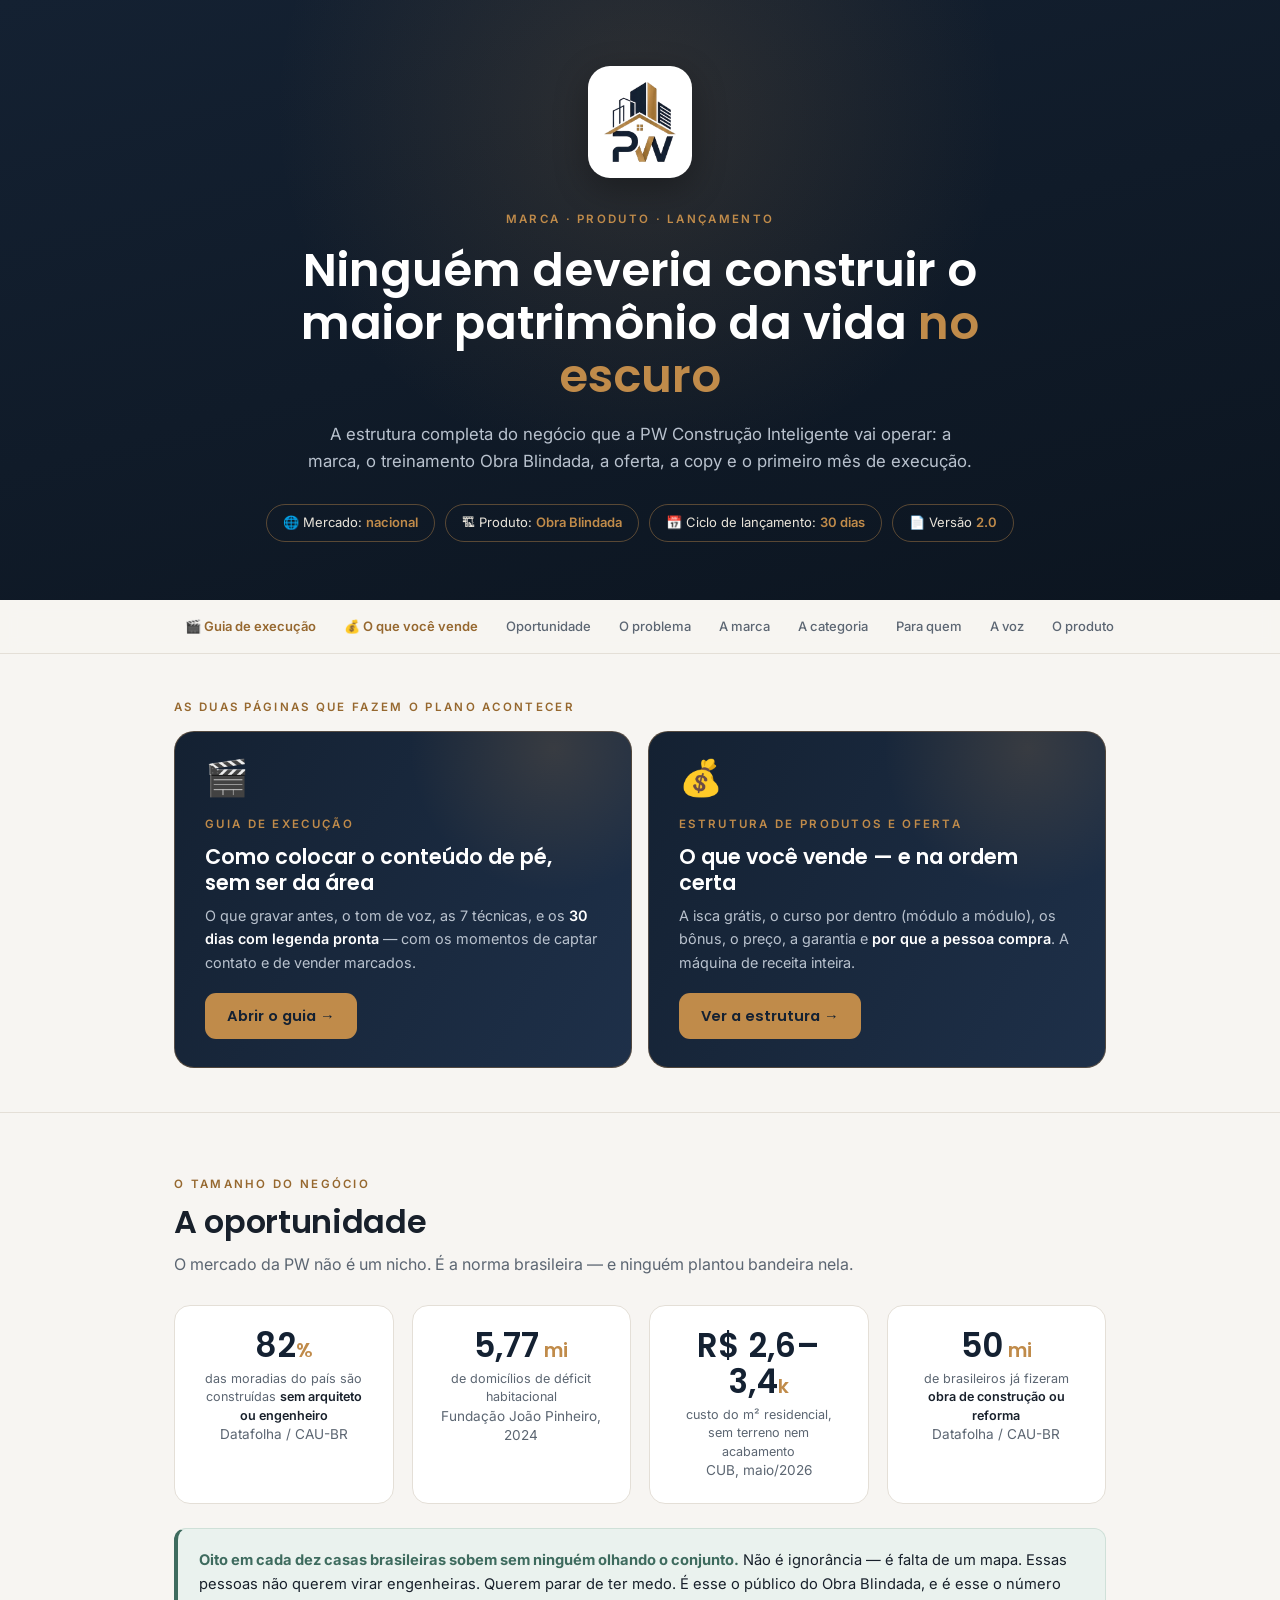
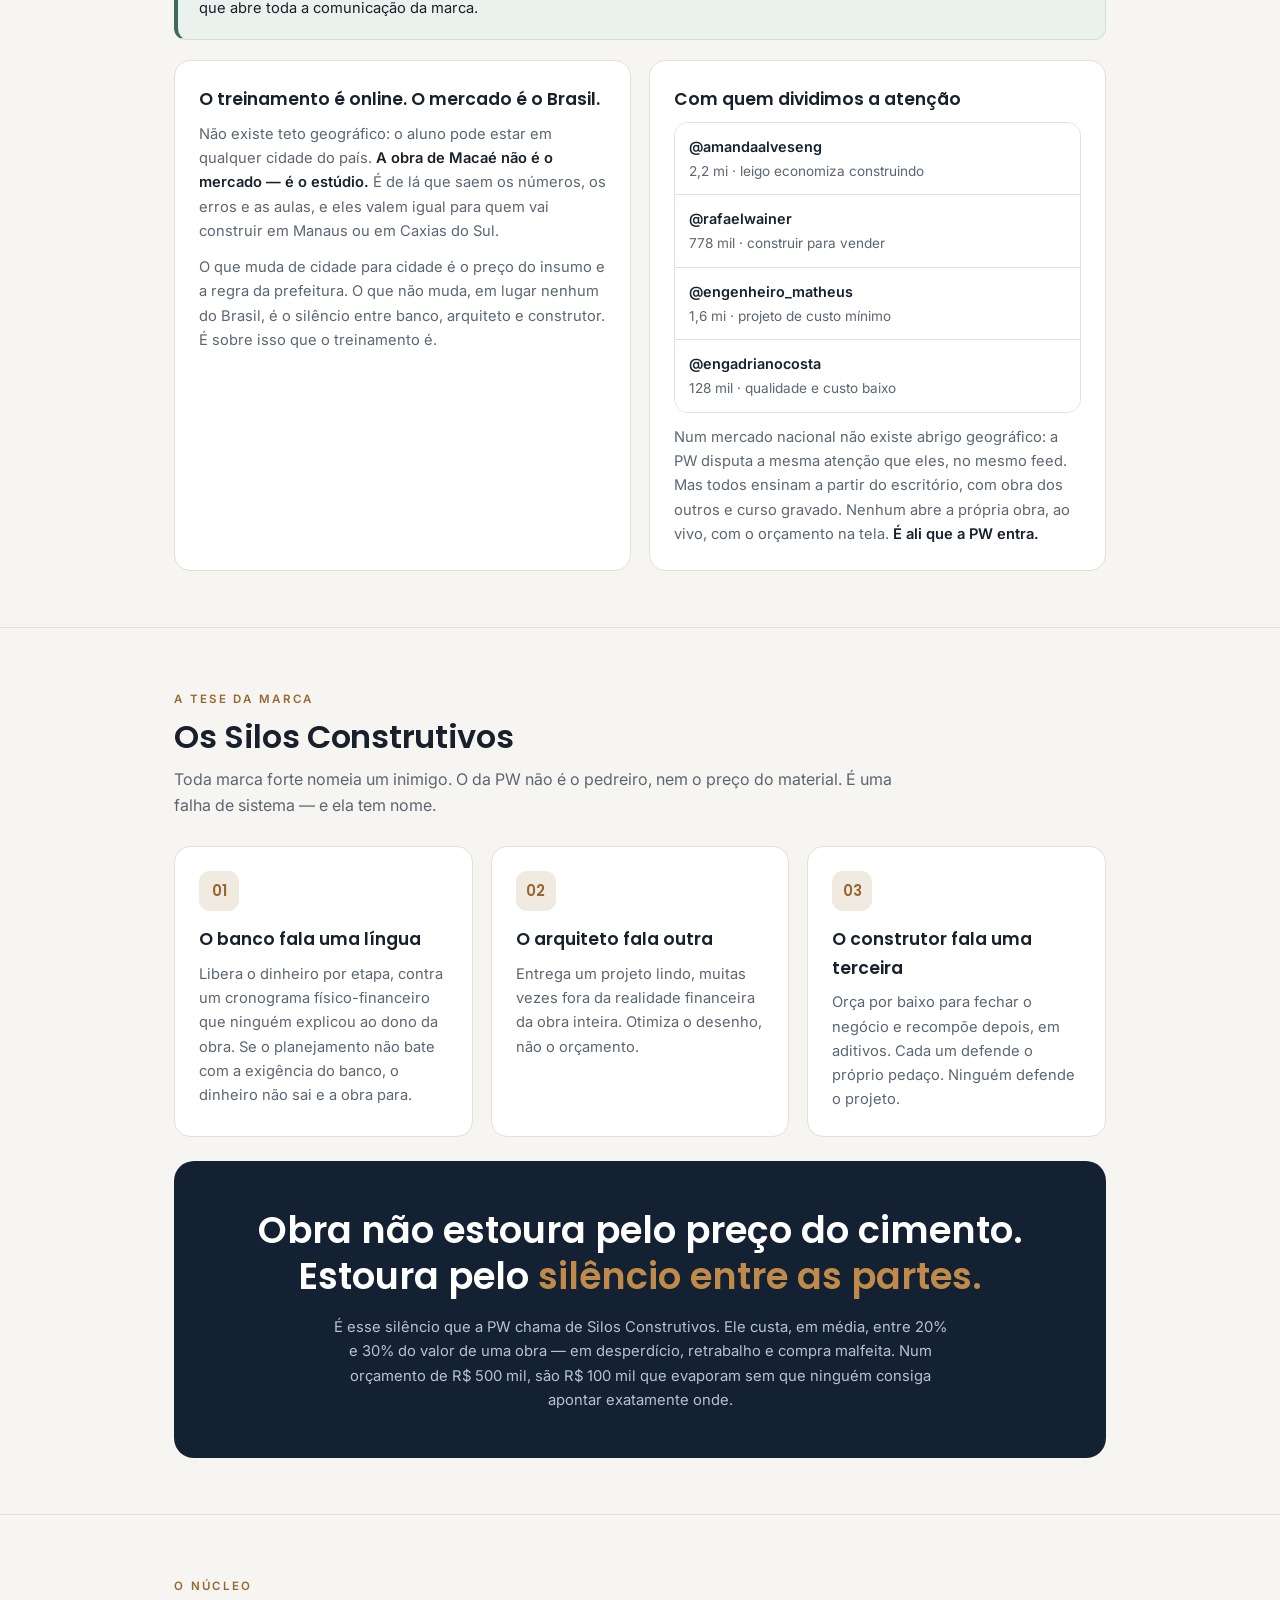
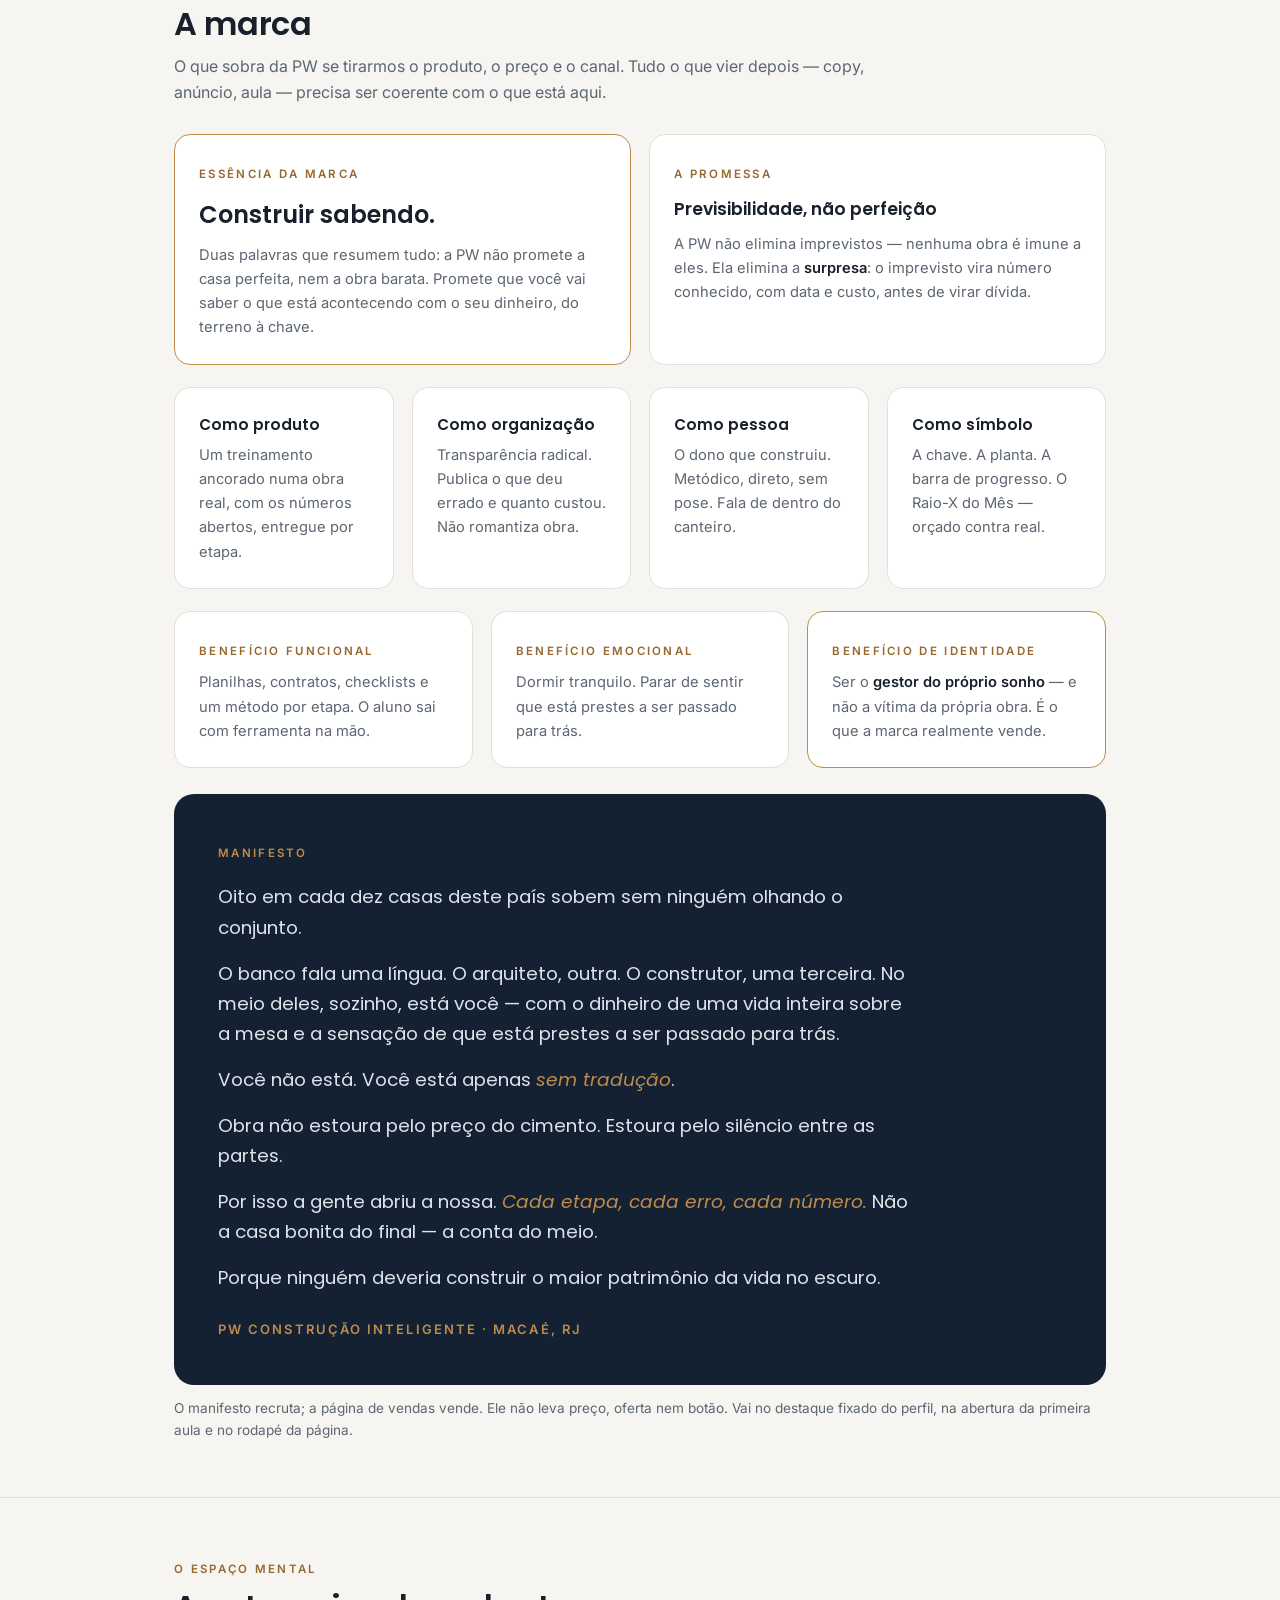
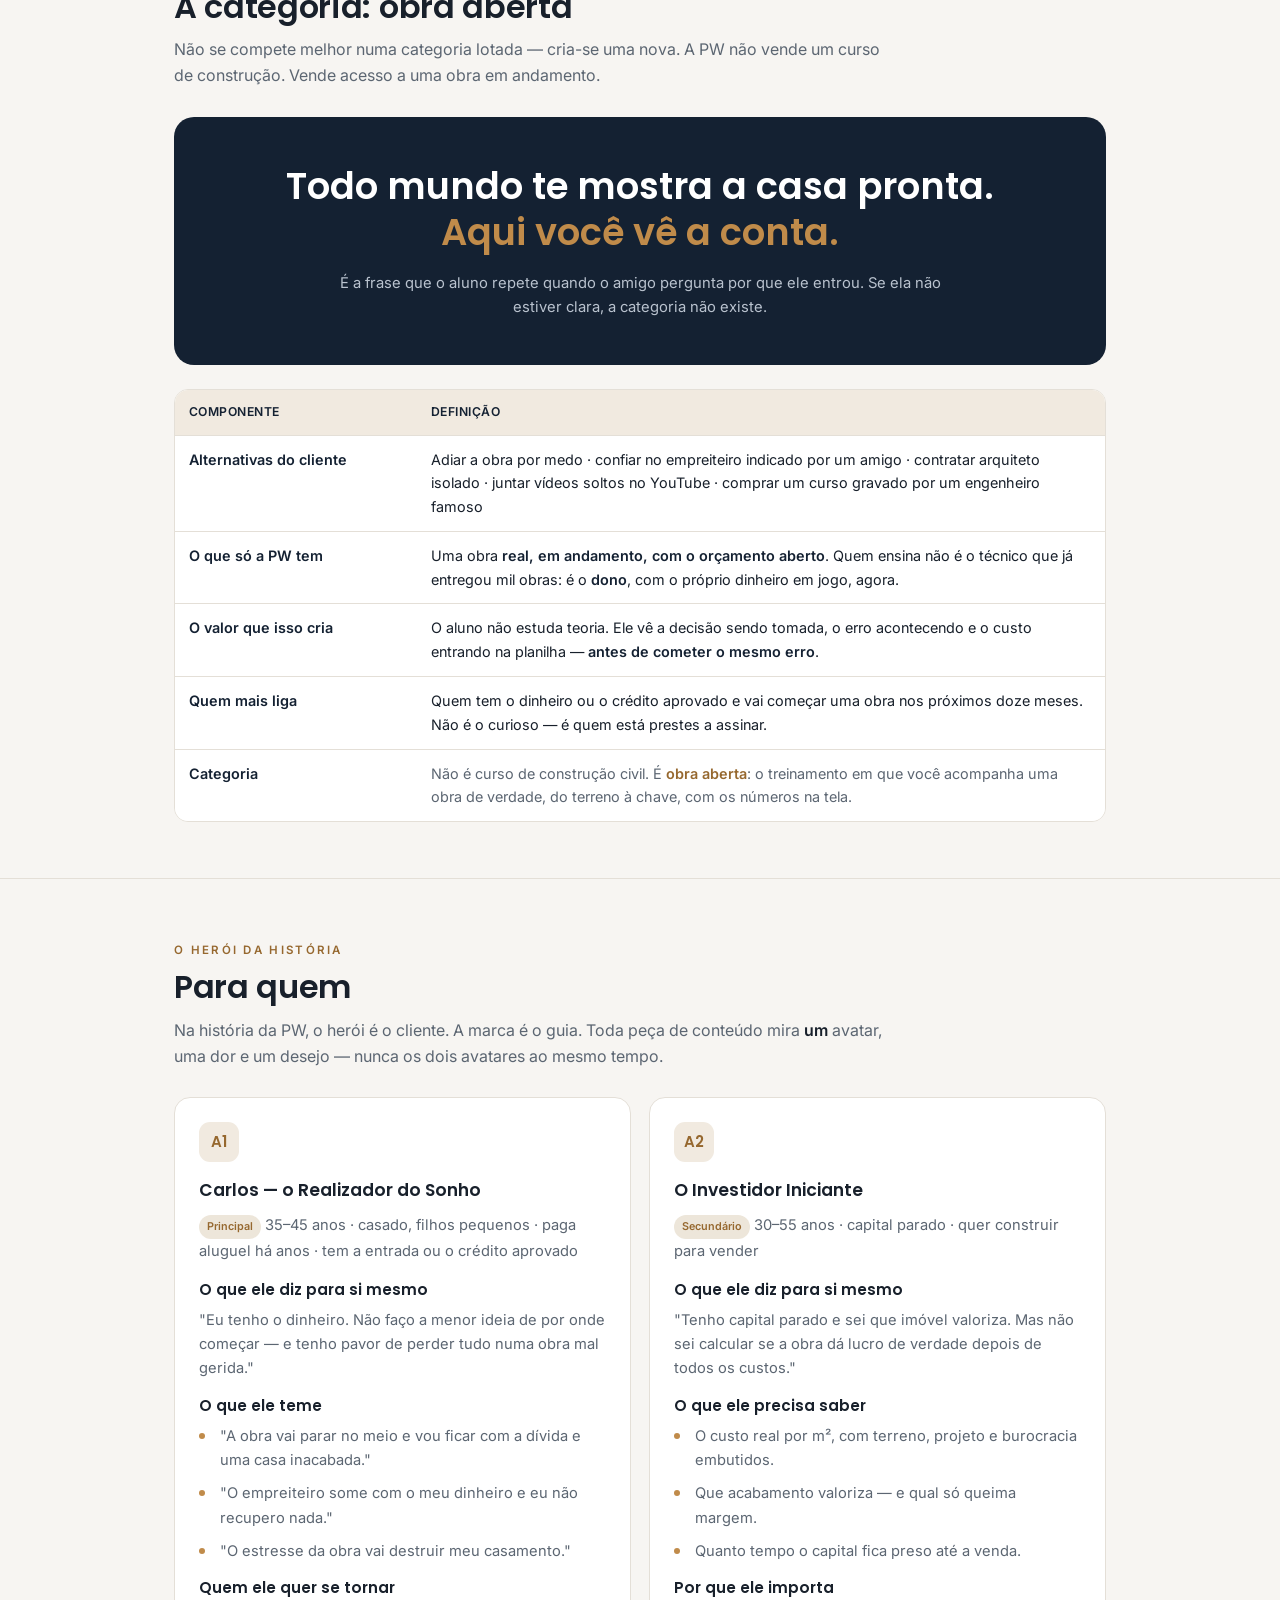
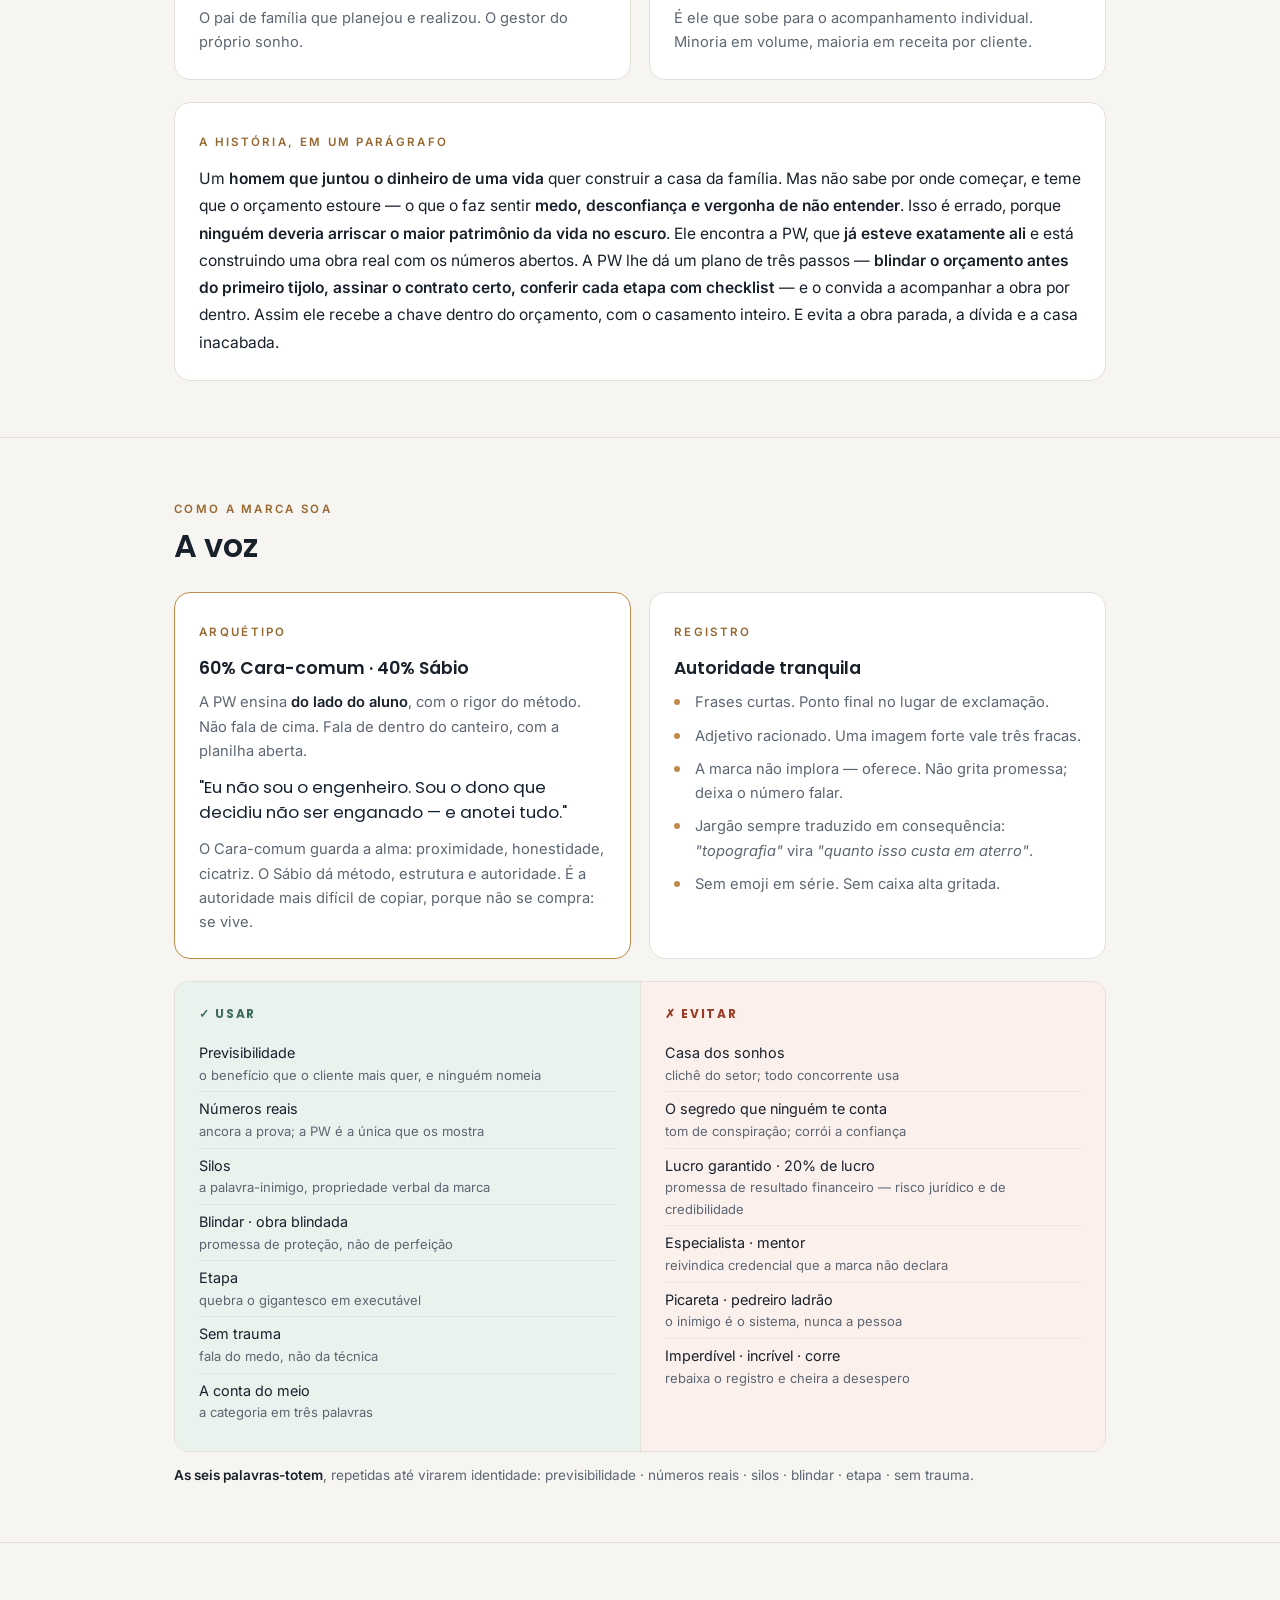
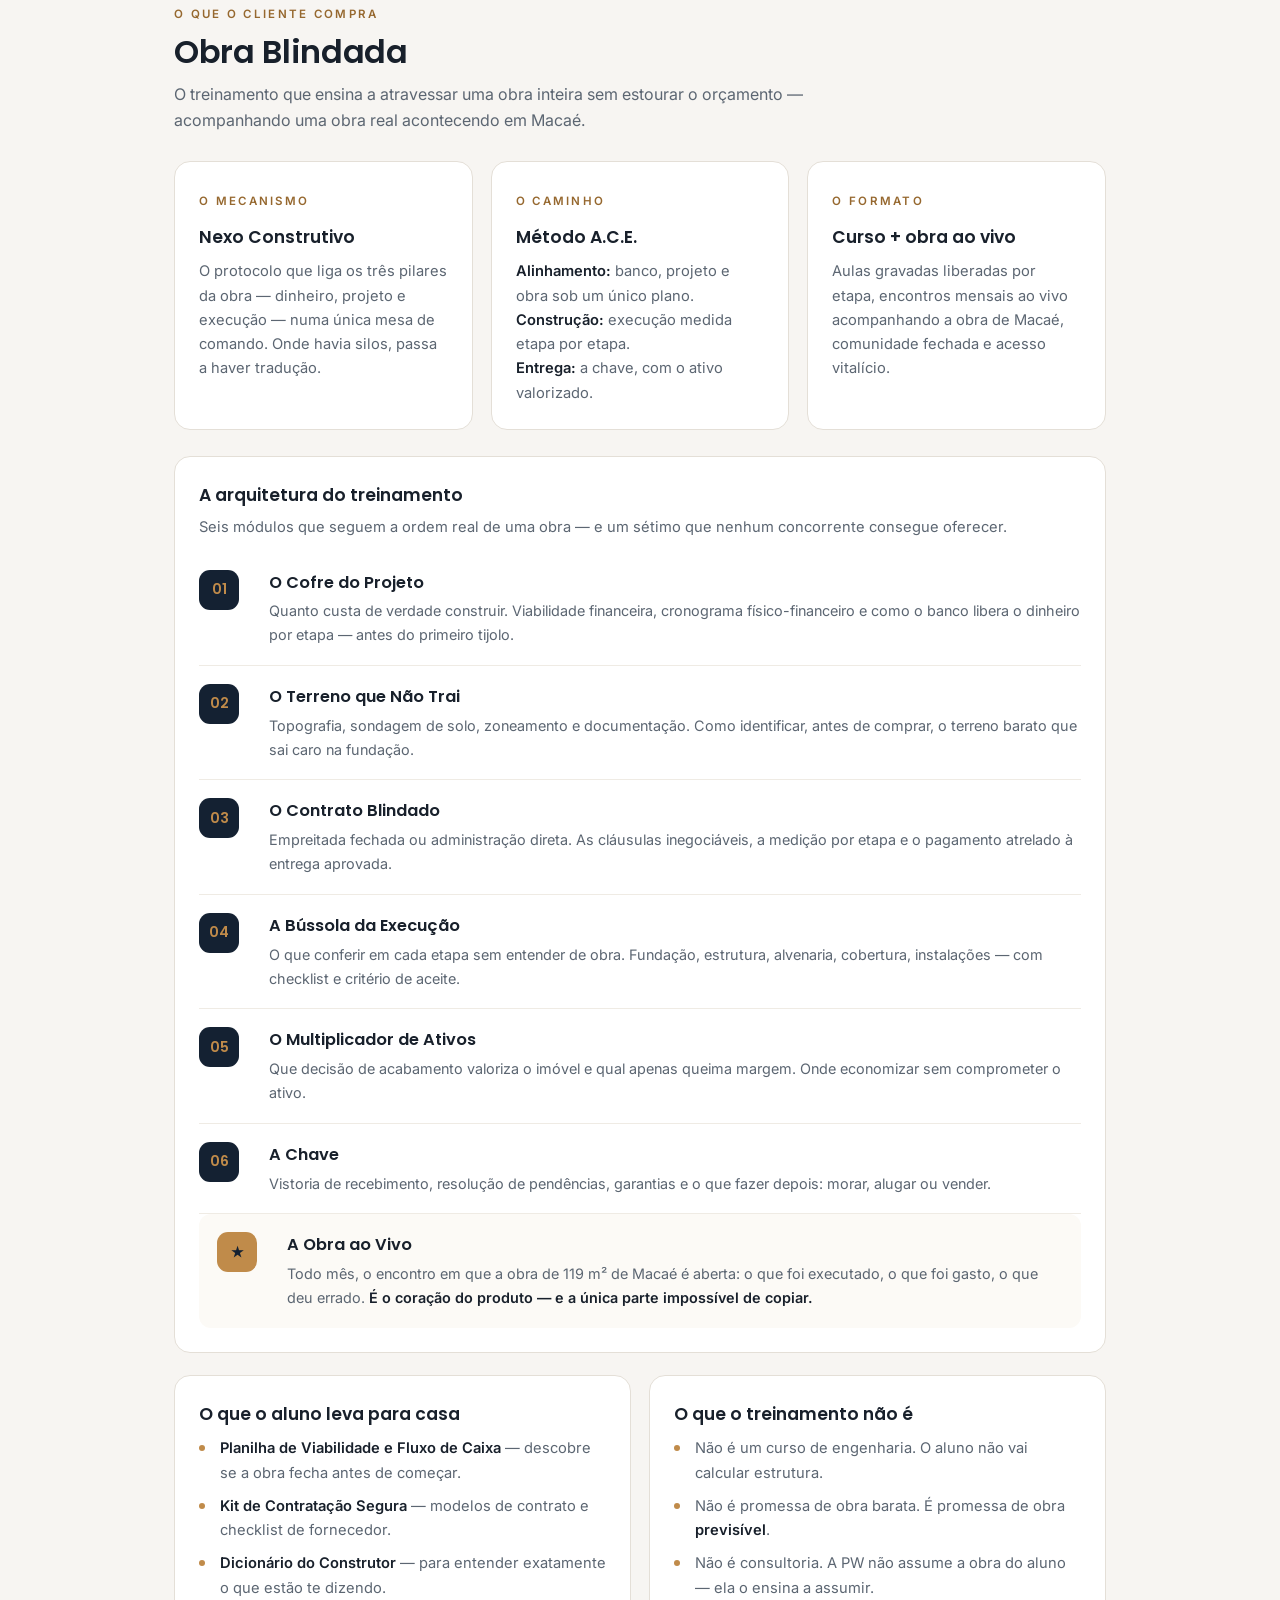
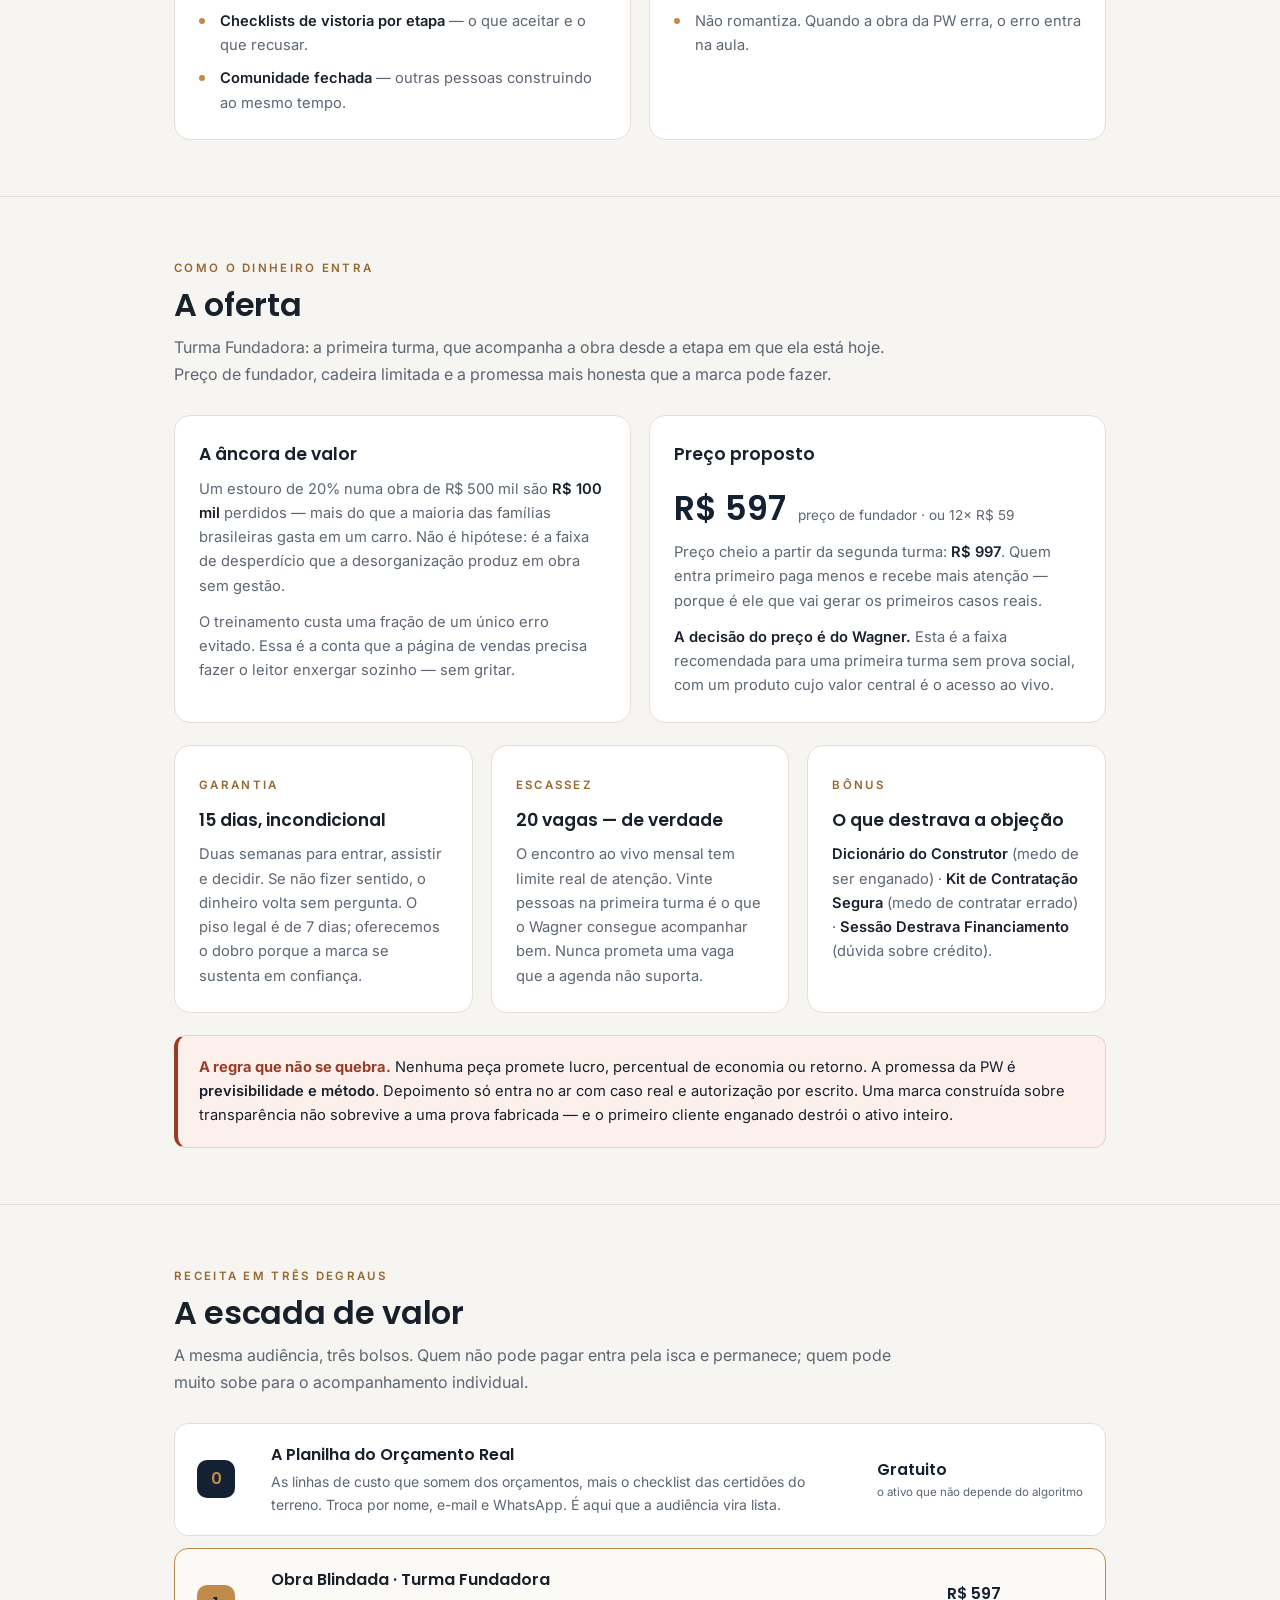
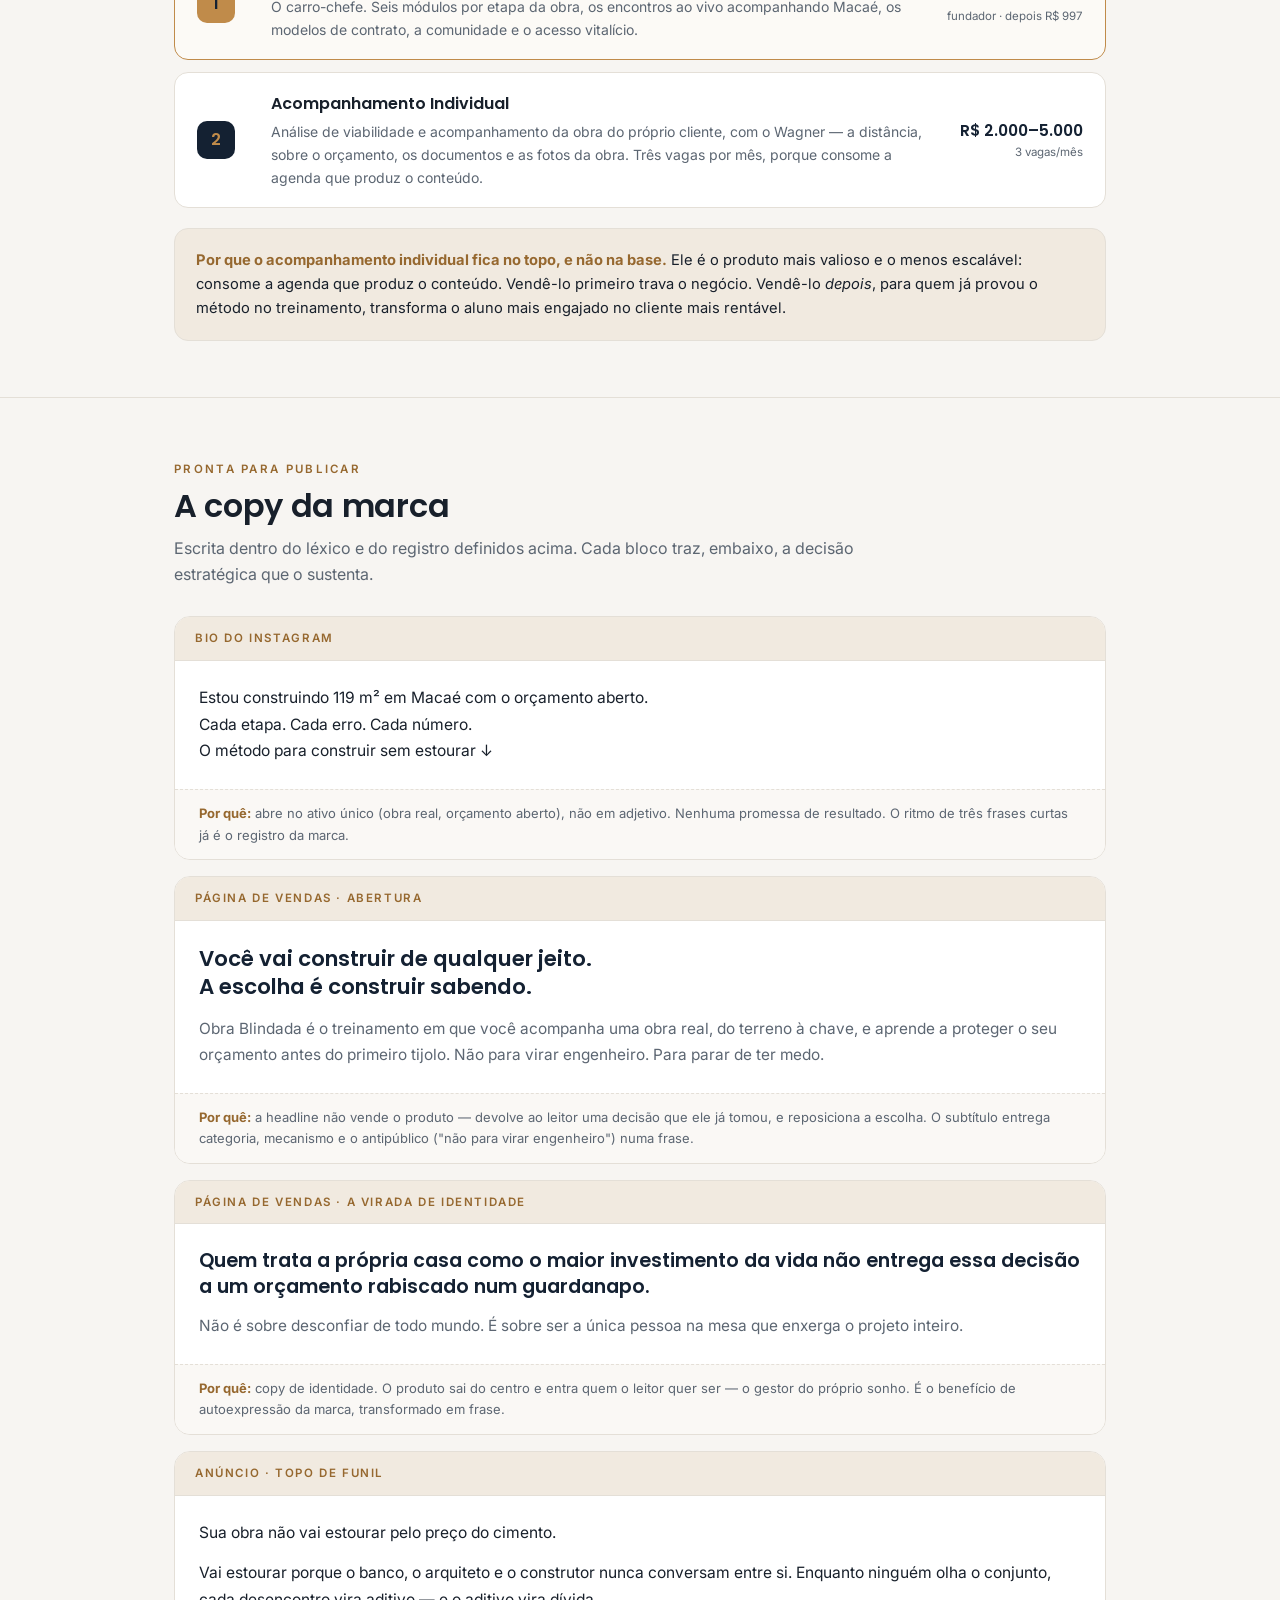
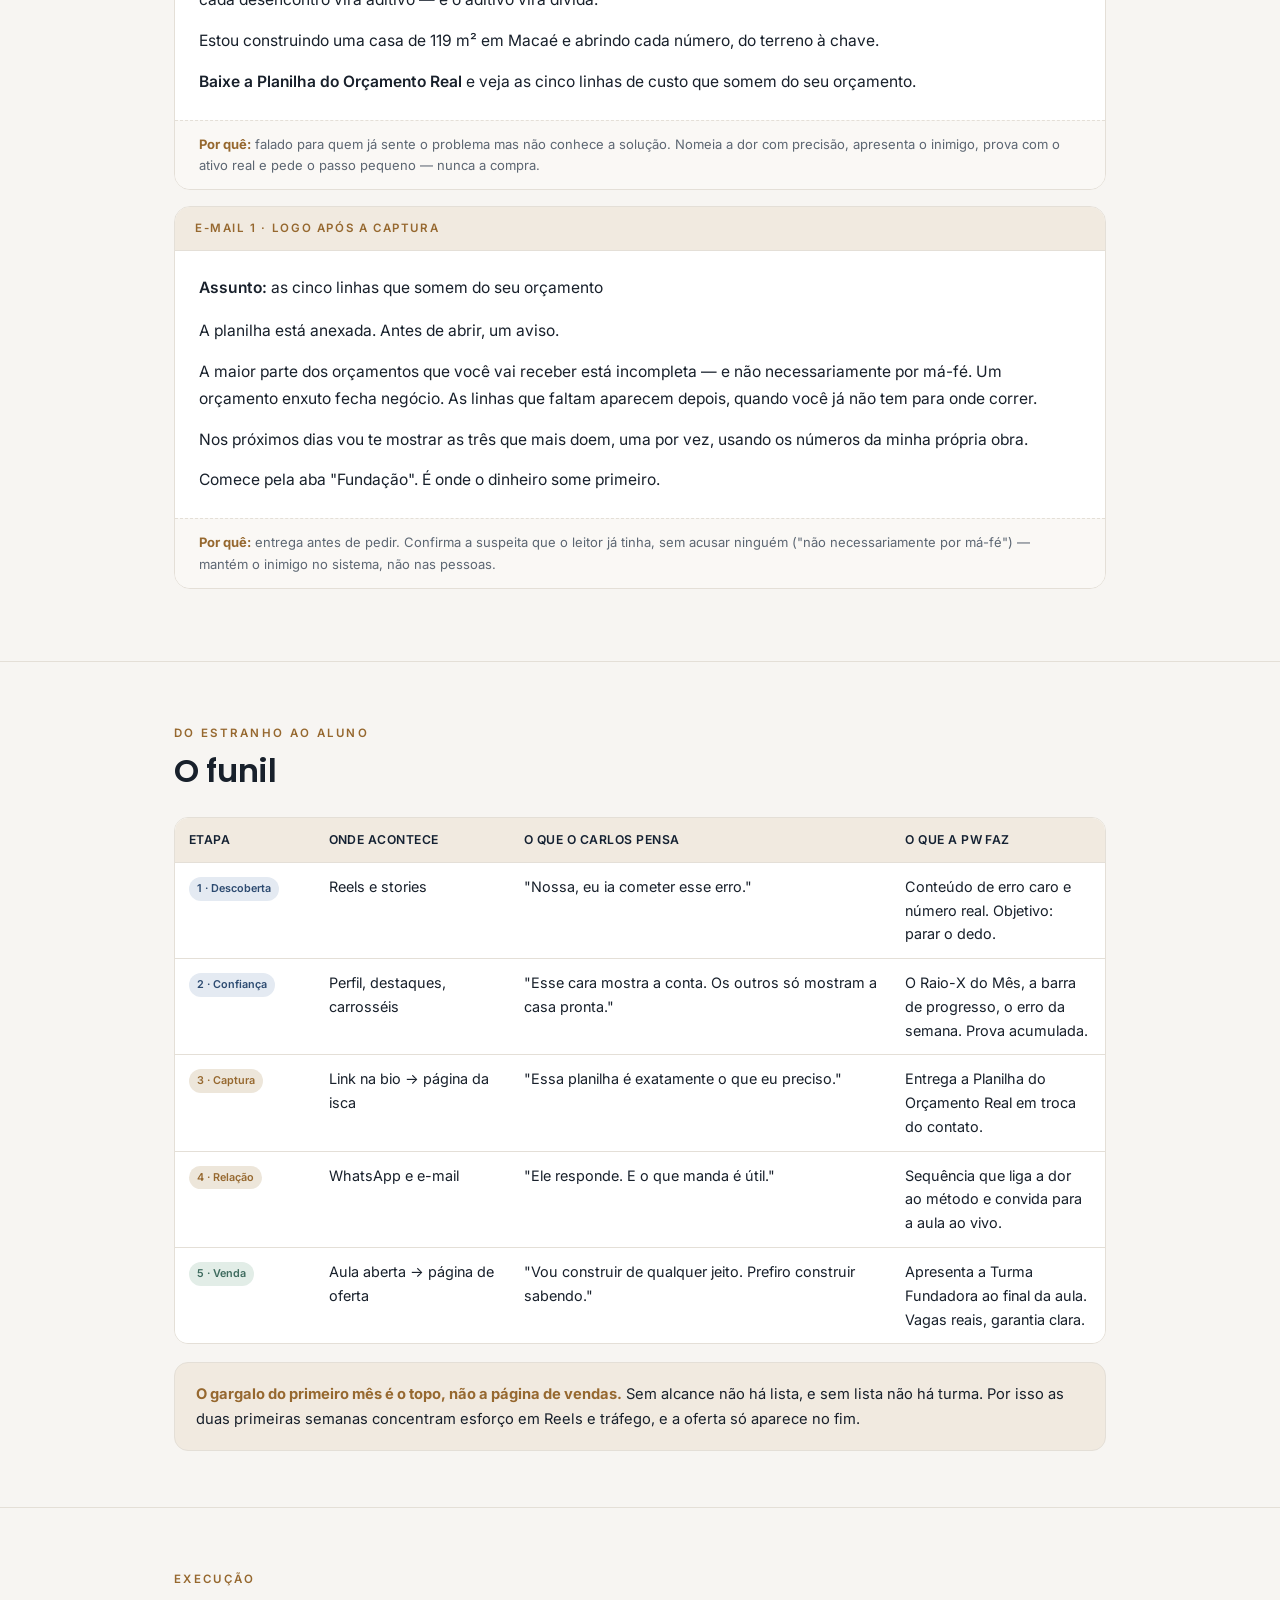
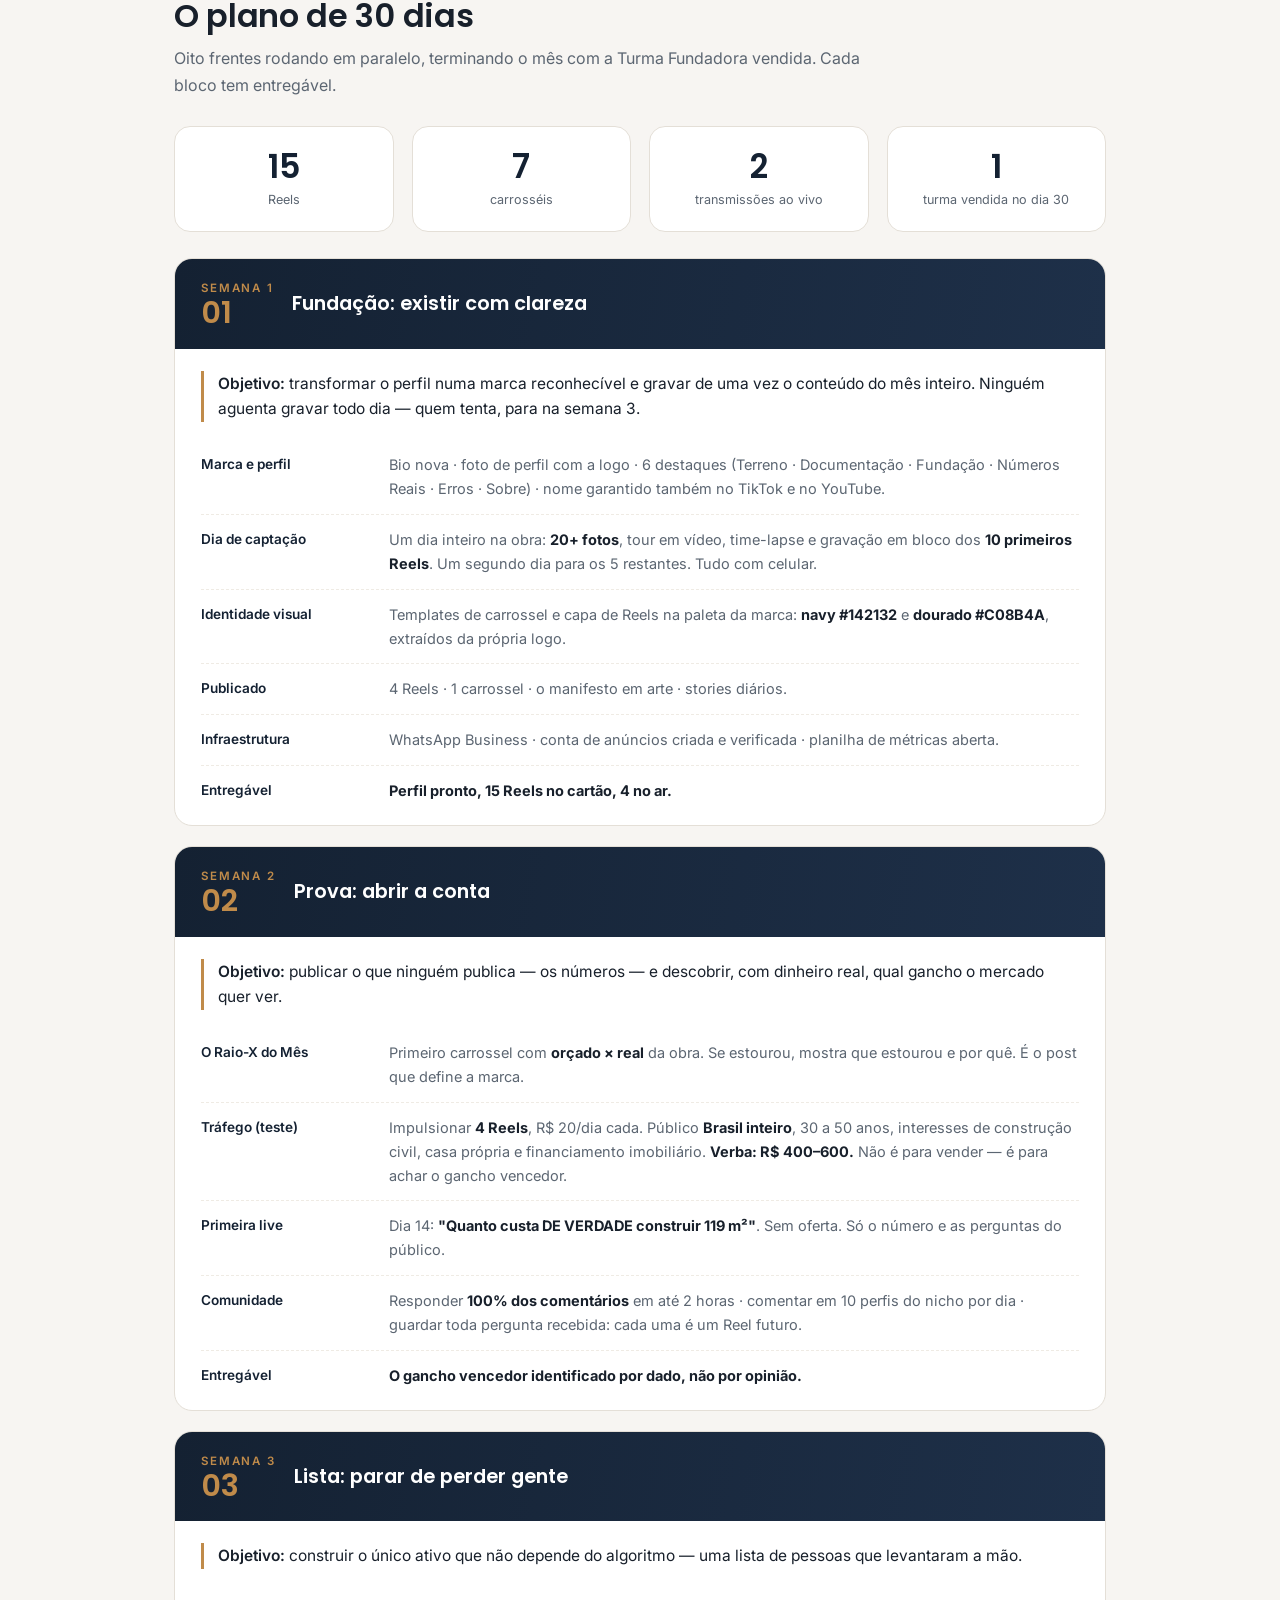
==== index.html @ 235acf1c "feat: estrutura de produtos e oferta + tom de voz, técnicas e momentos de venda no guia Co-Authored-" ====
<!DOCTYPE html>
<html lang="pt-BR">
<head>
<meta charset="UTF-8" />
<meta name="viewport" content="width=device-width, initial-scale=1" />
<meta name="robots" content="noindex, nofollow, noarchive, nosnippet" />
<meta name="googlebot" content="noindex, nofollow" />
<title>PW Construção Inteligente · Marca, Produto e Lançamento · Obra Blindada</title>
<link rel="icon" type="image/png" href="[data-uri]" />
<link rel="preconnect" href="https://fonts.googleapis.com" />
<link rel="preconnect" href="https://fonts.gstatic.com" crossorigin />
<link href="https://fonts.googleapis.com/css2?family=Poppins:wght@400;500;600;700&family=Inter:wght@400;500;600;700&display=swap" rel="stylesheet" />
<style>
  :root{
    --navy:#142132; --navy-2:#1E3049; --navy-dp:#0C1520;
    --gold:#C08B4A; --gold-lt:#D9A961; --gold-dk:#96682F;
    --paper:#F7F5F2; --card:#FFFFFF; --line:#E4DFD7; --line-2:#EFEBE4;
    --ink:#18202B; --muted:#5C6672; --ok:#3E6B5E; --warn:#9A3B26;
  }
  *{margin:0;padding:0;box-sizing:border-box}
  html{scroll-behavior:smooth}
  body{background:var(--paper);color:var(--ink);font-family:'Inter',sans-serif;font-size:16px;line-height:1.65;-webkit-font-smoothing:antialiased}
  .wrap{max-width:980px;margin:0 auto;padding:0 24px}
  h1,h2,h3,h4,.display{font-family:'Poppins',sans-serif}
  .eyebrow{font-size:11.5px;letter-spacing:.2em;text-transform:uppercase;color:var(--gold-dk);font-weight:600}

  .hero{background:linear-gradient(165deg,var(--navy) 0%,var(--navy-dp) 100%);color:#E9E4DA;padding:66px 0 58px;position:relative;overflow:hidden;text-align:center}
  .hero:before{content:"";position:absolute;top:-45%;left:50%;transform:translateX(-50%);width:760px;height:760px;border-radius:50%;background:radial-gradient(circle,rgba(192,139,74,.16),transparent 68%)}
  .hero .wrap{position:relative}
  /* a logo é navy: sobre o hero navy ela precisa de um suporte claro */
  .hero img.logo{width:104px;height:auto;margin:0 auto 26px;display:block;background:#fff;border-radius:22px;padding:16px;box-shadow:0 10px 34px rgba(0,0,0,.32)}
  .hero .eyebrow{color:var(--gold)}
  .hero h1{font-size:clamp(1.85rem,4.1vw,2.9rem);line-height:1.14;font-weight:600;margin:14px auto 18px;color:#fff;max-width:820px}
  .hero h1 em{color:var(--gold);font-style:normal}
  .hero .lead{font-size:1.05rem;color:#B9C2CE;max-width:670px;margin:0 auto}
  .chips{display:flex;gap:10px;justify-content:center;flex-wrap:wrap;margin-top:28px}
  .chip{font-size:13px;border:1px solid rgba(192,139,74,.42);border-radius:999px;padding:7px 16px;color:#E9E4DA}
  .chip b{color:var(--gold);font-weight:600}

  nav{position:sticky;top:0;z-index:20;background:rgba(247,245,242,.93);backdrop-filter:blur(8px);border-bottom:1px solid var(--line)}
  nav .wrap{display:flex;gap:6px;overflow-x:auto;padding-top:10px;padding-bottom:10px}
  nav a{white-space:nowrap;font-size:13px;color:var(--muted);text-decoration:none;padding:6px 11px;border-radius:8px;font-weight:500}
  nav a:hover{background:#EDE7DC;color:var(--navy)}
  nav .wrap::-webkit-scrollbar{height:3px}
  nav .wrap::-webkit-scrollbar-thumb{background:var(--line);border-radius:3px}

  section{padding:56px 0;border-bottom:1px solid var(--line)}
  section:last-of-type{border-bottom:0}
  .sec-h{margin-bottom:28px}
  .sec-h h2{font-size:clamp(1.45rem,2.9vw,2rem);font-weight:600;line-height:1.16;margin-top:7px;letter-spacing:-.01em}
  .sec-h p{color:var(--muted);max-width:720px;margin-top:11px}
  p+p{margin-top:12px}
  strong{font-weight:600;color:var(--ink)}
  a{color:var(--gold-dk)}
  .hero strong,.manifesto strong,.cta strong,.week-h strong,.dark strong{color:#fff}
  .manifesto em,.cta em,.dark em{color:var(--gold)}

  .grid{display:grid;gap:18px}
  .g2{grid-template-columns:1fr 1fr}
  .g3{grid-template-columns:repeat(3,1fr)}
  .g4{grid-template-columns:repeat(4,1fr)}
  .card{background:var(--card);border:1px solid var(--line);border-radius:16px;padding:24px}
  .card h3{font-size:1.08rem;font-weight:600;margin-bottom:8px}
  .card h4{font-size:.95rem;font-weight:600;margin-bottom:6px}
  .card p,.card li{color:var(--muted);font-size:14.7px}
  .card p strong,.card li strong{color:var(--ink)}
  .ic{width:40px;height:40px;border-radius:11px;background:#F1EAE0;color:var(--gold-dk);display:flex;align-items:center;justify-content:center;font-weight:600;font-family:'Poppins',sans-serif;margin-bottom:14px;font-size:15px}
  .muted{color:var(--muted)}
  .small{font-size:13.6px}
  .center{text-align:center}

  .stat{background:var(--card);border:1px solid var(--line);border-radius:16px;padding:22px;text-align:center}
  .stat .n{font-family:'Poppins',sans-serif;font-size:2.05rem;font-weight:600;color:var(--navy);line-height:1.1}
  .stat .n span{color:var(--gold);font-size:1.2rem}
  .stat .l{font-size:12.6px;color:var(--muted);margin-top:6px;line-height:1.45}
  .stat .l b{color:var(--ink);font-weight:600}

  table{width:100%;border-collapse:collapse;font-size:14.4px;background:var(--card)}
  th,td{text-align:left;padding:12px 14px;border-bottom:1px solid var(--line);vertical-align:top}
  th{background:#F1EAE0;color:var(--navy);font-weight:600;font-size:12.2px;letter-spacing:.04em;text-transform:uppercase}
  tr:last-child td{border-bottom:0}
  td strong{color:var(--navy)}
  .tbl-wrap{overflow-x:auto;border:1px solid var(--line);border-radius:14px}

  .tag{display:inline-block;font-size:10.8px;font-weight:600;padding:3px 8px;border-radius:999px;background:#EDE6DA;color:var(--gold-dk);white-space:nowrap}
  .tag.topo{background:#E4EAF2;color:#2C4A70}
  .tag.meio{background:#EDE6DA;color:var(--gold-dk)}
  .tag.fundo{background:#E2EDE7;color:var(--ok)}
  .tag.live{background:#F3E2DE;color:var(--warn)}

  .note{background:#F1EAE0;border:1px solid var(--line);border-radius:14px;padding:19px 21px;font-size:14.7px}
  .note b{color:var(--gold-dk)}
  .alert{background:#FBF0EC;border:1px solid #E9D2C9;border-left:4px solid var(--warn);border-radius:12px;padding:19px 21px;font-size:14.7px}
  .alert b{color:var(--warn)}
  .good{background:#EAF2EE;border:1px solid #CFE0D8;border-left:4px solid var(--ok);border-radius:12px;padding:19px 21px;font-size:14.7px}
  .good b{color:var(--ok)}

  ul.clean{list-style:none;display:grid;gap:9px;margin-top:6px}
  ul.clean li{position:relative;padding-left:21px;color:var(--muted);font-size:14.7px}
  ul.clean li:before{content:"";position:absolute;left:0;top:9px;width:6px;height:6px;border-radius:50%;background:var(--gold)}

  .week{background:var(--card);border:1px solid var(--line);border-radius:18px;overflow:hidden;margin-bottom:20px}
  .week-h{display:flex;align-items:center;gap:18px;padding:20px 26px;background:linear-gradient(100deg,var(--navy),var(--navy-2));color:#fff}
  .week-h .num{font-family:'Poppins',sans-serif;font-size:1.9rem;font-weight:600;color:var(--gold);line-height:1}
  .week-h .mt{font-size:.72rem;letter-spacing:.16em;text-transform:uppercase;color:var(--gold);font-weight:600}
  .week-h h3{font-size:1.22rem;font-weight:600;color:#fff;margin-top:1px}
  .week-b{padding:22px 26px}
  .week-b .obj{font-size:.97rem;border-left:3px solid var(--gold);padding-left:14px;margin-bottom:18px}
  .row{display:grid;grid-template-columns:172px 1fr;gap:16px;padding:13px 0;border-bottom:1px dashed var(--line-2)}
  .row:last-child{border-bottom:0;padding-bottom:0}
  .row .lab{font-weight:600;color:var(--navy);font-size:13.6px}
  .row .val{color:var(--muted);font-size:14.5px}
  .row .val b{color:var(--ink)}

  .manifesto{background:var(--navy);color:#E9E4DA;border-radius:20px;padding:44px}
  .manifesto p{font-family:'Poppins',sans-serif;font-size:1.16rem;line-height:1.62;color:#DDE3EA;max-width:700px}
  .manifesto p+p{margin-top:16px}
  .manifesto .sig{margin-top:26px;font-size:13px;letter-spacing:.16em;text-transform:uppercase;color:var(--gold);font-weight:600}

  .essence{background:var(--navy);border-radius:20px;padding:46px;text-align:center;color:#E9E4DA}
  .essence .q{font-family:'Poppins',sans-serif;font-size:clamp(1.5rem,3.4vw,2.3rem);color:#fff;font-weight:600;line-height:1.25}
  .essence .q em{color:var(--gold);font-style:normal}
  .essence p{color:#B9C2CE;max-width:620px;margin:16px auto 0;font-size:14.8px}

  .lexico{display:grid;grid-template-columns:1fr 1fr;border:1px solid var(--line);border-radius:14px;overflow:hidden}
  .lexico > div{padding:22px 24px}
  .lexico .use{background:#EAF2EE}
  .lexico .avoid{background:#FBF0EC;border-left:1px solid var(--line)}
  .lexico h4{font-size:12px;letter-spacing:.14em;text-transform:uppercase;margin-bottom:12px}
  .lexico .use h4{color:var(--ok)}
  .lexico .avoid h4{color:var(--warn)}
  .lexico li{font-size:14.4px;color:var(--ink);list-style:none;padding:5px 0;border-bottom:1px solid rgba(0,0,0,.05)}
  .lexico li:last-child{border-bottom:0}
  .lexico li span{color:var(--muted);font-size:13px;display:block}

  .mod{display:grid;grid-template-columns:52px 1fr;gap:18px;padding:18px 0;border-bottom:1px solid var(--line-2)}
  .mod:last-child{border-bottom:0}
  .mod .n{width:40px;height:40px;border-radius:11px;background:var(--navy);color:var(--gold);display:flex;align-items:center;justify-content:center;font-family:'Poppins',sans-serif;font-weight:600;font-size:14px}
  .mod h4{font-size:1.02rem;font-weight:600;margin-bottom:3px}
  .mod p{font-size:14.4px;color:var(--muted)}

  .ladder{display:grid;gap:12px}
  .step{display:grid;grid-template-columns:56px 1fr auto;gap:18px;align-items:center;background:var(--card);border:1px solid var(--line);border-radius:14px;padding:18px 22px}
  .step .lv{width:38px;height:38px;border-radius:10px;background:var(--navy);color:var(--gold);display:flex;align-items:center;justify-content:center;font-family:'Poppins',sans-serif;font-weight:600}
  .step h4{font-size:1rem;font-weight:600}
  .step p{font-size:14px;color:var(--muted);margin-top:2px}
  .step .price{font-family:'Poppins',sans-serif;font-weight:600;color:var(--navy);white-space:nowrap;font-size:.98rem}
  .step .price small{display:block;font-family:'Inter',sans-serif;font-weight:400;font-size:11.5px;color:var(--muted);text-align:right}

  .copyblock{background:var(--card);border:1px solid var(--line);border-radius:16px;overflow:hidden;margin-bottom:16px}
  .copyblock .ch{background:#F1EAE0;padding:12px 20px;font-size:11.5px;letter-spacing:.14em;text-transform:uppercase;color:var(--gold-dk);font-weight:600;border-bottom:1px solid var(--line)}
  .copyblock .cb{padding:24px 24px}
  .copyblock .cb p{font-size:15.6px;line-height:1.72}
  .copyblock .cb p+p{margin-top:14px}
  .copyblock .cb .hl{font-family:'Poppins',sans-serif;font-size:1.34rem;line-height:1.32;color:var(--navy);font-weight:600}
  .copyblock .cb .sub{color:var(--muted);font-size:15.4px}
  .copyblock .why{background:#FAF8F5;border-top:1px dashed var(--line);padding:13px 24px;font-size:13px;color:var(--muted)}
  .copyblock .why b{color:var(--gold-dk)}

  .cta{background:var(--navy);color:#E9E4DA;border-radius:20px;padding:44px;text-align:center}
  .cta h2{color:#fff;font-size:1.65rem;font-weight:600}
  .cta p{color:#B9C2CE;max-width:620px;margin:12px auto 0}

  footer{padding:36px 0;text-align:center;color:var(--muted);font-size:12.8px}
  footer img{width:56px;opacity:.5;margin-bottom:14px}

  @media(max-width:820px){
    .g2,.g3{grid-template-columns:1fr}
    .g4{grid-template-columns:1fr 1fr}
    .row{grid-template-columns:1fr;gap:4px}
    .lexico{grid-template-columns:1fr}
    .lexico .avoid{border-left:0;border-top:1px solid var(--line)}
    .step{grid-template-columns:1fr;gap:10px}
    .step .price,.step .price small{text-align:left}
    .manifesto,.essence{padding:32px 26px}
  }
  @media print{nav{display:none}section{break-inside:avoid}}
</style>
</head>
<body>

<!-- ══════ HERO ══════ -->
<header class="hero">
  <div class="wrap">
    <img class="logo" src="[data-uri]" alt="PW Construção Inteligente" />
    <span class="eyebrow">Marca · Produto · Lançamento</span>
    <h1>Ninguém deveria construir o maior patrimônio da vida <em>no escuro</em></h1>
    <p class="lead">A estrutura completa do negócio que a PW Construção Inteligente vai operar: a marca, o treinamento Obra Blindada, a oferta, a copy e o primeiro mês de execução.</p>
    <div class="chips">
      <span class="chip">🌐 Mercado: <b>nacional</b></span>
      <span class="chip">🏗 Produto: <b>Obra Blindada</b></span>
      <span class="chip">📅 Ciclo de lançamento: <b>30 dias</b></span>
      <span class="chip">📄 Versão <b>2.0</b></span>
    </div>
  </div>
</header>

<nav>
  <div class="wrap">
    <a href="guia-execucao-conteudo.html" style="color:var(--gold-dk);font-weight:600">🎬 Guia de execução</a>
    <a href="estrutura-produtos-oferta.html" style="color:var(--gold-dk);font-weight:600">💰 O que você vende</a>
    <a href="#oportunidade">Oportunidade</a>
    <a href="#problema">O problema</a>
    <a href="#marca">A marca</a>
    <a href="#categoria">A categoria</a>
    <a href="#publico">Para quem</a>
    <a href="#voz">A voz</a>
    <a href="#produto">O produto</a>
    <a href="#oferta">A oferta</a>
    <a href="#escada">Escada de valor</a>
    <a href="#copy">A copy</a>
    <a href="#funil">O funil</a>
    <a href="#plano">Plano de 30 dias</a>
    <a href="#calendario">Calendário</a>
    <a href="#metricas">Métricas</a>
    <a href="#guardrails">Guardrails</a>
    <a href="#faltam">Pendências</a>
  </div>
</nav>

<!-- ══════ OPORTUNIDADE ══════ -->
<!-- ══════ CARDS DAS PÁGINAS-COMPANION ══════ -->
<section id="guia" style="padding-top:44px;padding-bottom:44px">
  <div class="wrap">
    <p class="eyebrow" style="margin-bottom:14px">As duas páginas que fazem o plano acontecer</p>
    <div class="grid g2" style="gap:16px">

      <a href="guia-execucao-conteudo.html" style="text-decoration:none;color:inherit;display:block">
        <div class="dark" style="height:100%;background:linear-gradient(120deg,var(--navy),var(--navy-2));border:1px solid rgba(192,139,74,.35);border-radius:20px;padding:28px 30px;position:relative;overflow:hidden">
          <div style="position:absolute;top:-40%;right:-16%;width:300px;height:300px;border-radius:50%;background:radial-gradient(circle,rgba(192,139,74,.18),transparent 68%)"></div>
          <div style="position:relative">
            <div style="font-size:2.2rem;line-height:1;margin-bottom:14px">🎬</div>
            <span class="eyebrow" style="color:var(--gold)">Guia de execução</span>
            <h3 style="font-family:'Poppins';color:#fff;font-size:1.3rem;font-weight:600;line-height:1.25;margin:8px 0 8px">Como colocar o conteúdo de pé, sem ser da área</h3>
            <p style="color:#B9C2CE;font-size:14.4px;margin-bottom:18px">O que gravar antes, o tom de voz, as 7 técnicas, e os <strong>30 dias com legenda pronta</strong> — com os momentos de captar contato e de vender marcados.</p>
            <span style="display:inline-block;background:var(--gold);color:var(--navy);font-family:'Poppins';font-weight:600;font-size:.92rem;padding:11px 22px;border-radius:11px">Abrir o guia →</span>
          </div>
        </div>
      </a>

      <a href="estrutura-produtos-oferta.html" style="text-decoration:none;color:inherit;display:block">
        <div class="dark" style="height:100%;background:linear-gradient(120deg,var(--navy),var(--navy-2));border:1px solid rgba(192,139,74,.35);border-radius:20px;padding:28px 30px;position:relative;overflow:hidden">
          <div style="position:absolute;top:-40%;right:-16%;width:300px;height:300px;border-radius:50%;background:radial-gradient(circle,rgba(192,139,74,.18),transparent 68%)"></div>
          <div style="position:relative">
            <div style="font-size:2.2rem;line-height:1;margin-bottom:14px">💰</div>
            <span class="eyebrow" style="color:var(--gold)">Estrutura de produtos e oferta</span>
            <h3 style="font-family:'Poppins';color:#fff;font-size:1.3rem;font-weight:600;line-height:1.25;margin:8px 0 8px">O que você vende — e na ordem certa</h3>
            <p style="color:#B9C2CE;font-size:14.4px;margin-bottom:18px">A isca grátis, o curso por dentro (módulo a módulo), os bônus, o preço, a garantia e <strong>por que a pessoa compra</strong>. A máquina de receita inteira.</p>
            <span style="display:inline-block;background:var(--gold);color:var(--navy);font-family:'Poppins';font-weight:600;font-size:.92rem;padding:11px 22px;border-radius:11px">Ver a estrutura →</span>
          </div>
        </div>
      </a>

    </div>
  </div>
</section>

<section id="oportunidade">
  <div class="wrap">
    <div class="sec-h">
      <span class="eyebrow">O tamanho do Negócio</span>
      <h2>A oportunidade</h2>
      <p>O mercado da PW não é um nicho. É a norma brasileira — e ninguém plantou bandeira nela.</p>
    </div>

    <div class="grid g4" style="margin-bottom:24px">
      <div class="stat"><div class="n">82<span>%</span></div><div class="l">das moradias do país são construídas <b>sem arquiteto ou engenheiro</b><br><span class="small">Datafolha / CAU-BR</span></div></div>
      <div class="stat"><div class="n">5,77<span> mi</span></div><div class="l">de domicílios de déficit habitacional<br><span class="small">Fundação João Pinheiro, 2024</span></div></div>
      <div class="stat"><div class="n">R$ 2,6–3,4<span>k</span></div><div class="l">custo do m² residencial, sem terreno nem acabamento<br><span class="small">CUB, maio/2026</span></div></div>
      <div class="stat"><div class="n">50<span> mi</span></div><div class="l">de brasileiros já fizeram <b>obra de construção ou reforma</b><br><span class="small">Datafolha / CAU-BR</span></div></div>
    </div>

    <div class="good" style="margin-bottom:20px">
      <b>Oito em cada dez casas brasileiras sobem sem ninguém olhando o conjunto.</b> Não é ignorância — é falta de um mapa. Essas pessoas não querem virar engenheiras. Querem parar de ter medo. É esse o público do Obra Blindada, e é esse o número que abre toda a comunicação da marca.
    </div>

    <div class="grid g2">
      <div class="card">
        <h3>O treinamento é online. O mercado é o Brasil.</h3>
        <p>Não existe teto geográfico: o aluno pode estar em qualquer cidade do país. <strong>A obra de Macaé não é o mercado — é o estúdio.</strong> É de lá que saem os números, os erros e as aulas, e eles valem igual para quem vai construir em Manaus ou em Caxias do Sul.</p>
        <p class="small" style="margin-top:12px">O que muda de cidade para cidade é o preço do insumo e a regra da prefeitura. O que não muda, em lugar nenhum do Brasil, é o silêncio entre banco, arquiteto e construtor. É sobre isso que o treinamento é.</p>
      </div>
      <div class="card">
        <h3>Com quem dividimos a atenção</h3>
        <div class="tbl-wrap" style="margin-top:8px">
          <table>
            <tbody>
              <tr><td><strong>@amandaalveseng</strong><br><span class="small muted">2,2 mi · leigo economiza construindo</span></td></tr>
              <tr><td><strong>@rafaelwainer</strong><br><span class="small muted">778 mil · construir para vender</span></td></tr>
              <tr><td><strong>@engenheiro_matheus</strong><br><span class="small muted">1,6 mi · projeto de custo mínimo</span></td></tr>
              <tr><td><strong>@engadrianocosta</strong><br><span class="small muted">128 mil · qualidade e custo baixo</span></td></tr>
            </tbody>
          </table>
        </div>
        <p class="small" style="margin-top:12px">Num mercado nacional não existe abrigo geográfico: a PW disputa a mesma atenção que eles, no mesmo feed. Mas todos ensinam a partir do escritório, com obra dos outros e curso gravado. Nenhum abre a própria obra, ao vivo, com o orçamento na tela. <strong>É ali que a PW entra.</strong></p>
      </div>
    </div>
  </div>
</section>

<!-- ══════ O PROBLEMA ══════ -->
<section id="problema">
  <div class="wrap">
    <div class="sec-h">
      <span class="eyebrow">A tese da marca</span>
      <h2>Os Silos Construtivos</h2>
      <p>Toda marca forte nomeia um inimigo. O da PW não é o pedreiro, nem o preço do material. É uma falha de sistema — e ela tem nome.</p>
    </div>

    <div class="grid g3" style="margin-bottom:24px">
      <div class="card">
        <div class="ic">01</div>
        <h3>O banco fala uma língua</h3>
        <p>Libera o dinheiro por etapa, contra um cronograma físico-financeiro que ninguém explicou ao dono da obra. Se o planejamento não bate com a exigência do banco, o dinheiro não sai e a obra para.</p>
      </div>
      <div class="card">
        <div class="ic">02</div>
        <h3>O arquiteto fala outra</h3>
        <p>Entrega um projeto lindo, muitas vezes fora da realidade financeira da obra inteira. Otimiza o desenho, não o orçamento.</p>
      </div>
      <div class="card">
        <div class="ic">03</div>
        <h3>O construtor fala uma terceira</h3>
        <p>Orça por baixo para fechar o negócio e recompõe depois, em aditivos. Cada um defende o próprio pedaço. Ninguém defende o projeto.</p>
      </div>
    </div>

    <div class="essence">
      <div class="q">Obra não estoura pelo preço do cimento.<br>Estoura pelo <em>silêncio entre as partes.</em></div>
      <p>É esse silêncio que a PW chama de Silos Construtivos. Ele custa, em média, entre 20% e 30% do valor de uma obra — em desperdício, retrabalho e compra malfeita. Num orçamento de R$ 500 mil, são R$ 100 mil que evaporam sem que ninguém consiga apontar exatamente onde.</p>
    </div>
  </div>
</section>

<!-- ══════ A MARCA ══════ -->
<section id="marca">
  <div class="wrap">
    <div class="sec-h">
      <span class="eyebrow">O núcleo</span>
      <h2>A marca</h2>
      <p>O que sobra da PW se tirarmos o produto, o preço e o canal. Tudo o que vier depois — copy, anúncio, aula — precisa ser coerente com o que está aqui.</p>
    </div>

    <div class="grid g2" style="margin-bottom:22px">
      <div class="card" style="border-color:var(--gold);border-width:1.5px">
        <span class="eyebrow">Essência da marca</span>
        <h3 style="font-size:1.5rem;margin:10px 0 8px">Construir sabendo.</h3>
        <p>Duas palavras que resumem tudo: a PW não promete a casa perfeita, nem a obra barata. Promete que você vai saber o que está acontecendo com o seu dinheiro, do terreno à chave.</p>
      </div>
      <div class="card">
        <span class="eyebrow">A promessa</span>
        <h3 style="margin:10px 0 8px">Previsibilidade, não perfeição</h3>
        <p>A PW não elimina imprevistos — nenhuma obra é imune a eles. Ela elimina a <strong>surpresa</strong>: o imprevisto vira número conhecido, com data e custo, antes de virar dívida.</p>
      </div>
    </div>

    <div class="grid g4" style="margin-bottom:22px">
      <div class="card">
        <h4>Como produto</h4>
        <p class="small">Um treinamento ancorado numa obra real, com os números abertos, entregue por etapa.</p>
      </div>
      <div class="card">
        <h4>Como organização</h4>
        <p class="small">Transparência radical. Publica o que deu errado e quanto custou. Não romantiza obra.</p>
      </div>
      <div class="card">
        <h4>Como pessoa</h4>
        <p class="small">O dono que construiu. Metódico, direto, sem pose. Fala de dentro do canteiro.</p>
      </div>
      <div class="card">
        <h4>Como símbolo</h4>
        <p class="small">A chave. A planta. A barra de progresso. O Raio-X do Mês — orçado contra real.</p>
      </div>
    </div>

    <div class="grid g3" style="margin-bottom:26px">
      <div class="card">
        <span class="eyebrow">Benefício funcional</span>
        <p style="margin-top:8px">Planilhas, contratos, checklists e um método por etapa. O aluno sai com ferramenta na mão.</p>
      </div>
      <div class="card">
        <span class="eyebrow">Benefício emocional</span>
        <p style="margin-top:8px">Dormir tranquilo. Parar de sentir que está prestes a ser passado para trás.</p>
      </div>
      <div class="card" style="border-color:var(--gold)">
        <span class="eyebrow">Benefício de identidade</span>
        <p style="margin-top:8px">Ser o <strong>gestor do próprio sonho</strong> — e não a vítima da própria obra. É o que a marca realmente vende.</p>
      </div>
    </div>

    <div class="manifesto">
      <span class="eyebrow" style="color:var(--gold)">Manifesto</span>
      <p style="margin-top:18px">Oito em cada dez casas deste país sobem sem ninguém olhando o conjunto.</p>
      <p>O banco fala uma língua. O arquiteto, outra. O construtor, uma terceira. No meio deles, sozinho, está você — com o dinheiro de uma vida inteira sobre a mesa e a sensação de que está prestes a ser passado para trás.</p>
      <p>Você não está. Você está apenas <em>sem tradução</em>.</p>
      <p>Obra não estoura pelo preço do cimento. Estoura pelo silêncio entre as partes.</p>
      <p>Por isso a gente abriu a nossa. <em>Cada etapa, cada erro, cada número.</em> Não a casa bonita do final — a conta do meio.</p>
      <p>Porque ninguém deveria construir o maior patrimônio da vida no escuro.</p>
      <div class="sig">PW Construção Inteligente · Macaé, RJ</div>
    </div>
    <p class="small muted" style="margin-top:12px">O manifesto recruta; a página de vendas vende. Ele não leva preço, oferta nem botão. Vai no destaque fixado do perfil, na abertura da primeira aula e no rodapé da página.</p>
  </div>
</section>

<!-- ══════ CATEGORIA ══════ -->
<section id="categoria">
  <div class="wrap">
    <div class="sec-h">
      <span class="eyebrow">O espaço mental</span>
      <h2>A categoria: obra aberta</h2>
      <p>Não se compete melhor numa categoria lotada — cria-se uma nova. A PW não vende um curso de construção. Vende acesso a uma obra em andamento.</p>
    </div>

    <div class="essence" style="margin-bottom:24px">
      <div class="q">Todo mundo te mostra a casa pronta.<br><em>Aqui você vê a conta.</em></div>
      <p>É a frase que o aluno repete quando o amigo pergunta por que ele entrou. Se ela não estiver clara, a categoria não existe.</p>
    </div>

    <div class="tbl-wrap">
      <table>
        <thead><tr><th style="width:26%">Componente</th><th>Definição</th></tr></thead>
        <tbody>
          <tr><td><strong>Alternativas do cliente</strong></td><td>Adiar a obra por medo · confiar no empreiteiro indicado por um amigo · contratar arquiteto isolado · juntar vídeos soltos no YouTube · comprar um curso gravado por um engenheiro famoso</td></tr>
          <tr><td><strong>O que só a PW tem</strong></td><td>Uma obra <strong>real, em andamento, com o orçamento aberto</strong>. Quem ensina não é o técnico que já entregou mil obras: é o <strong>dono</strong>, com o próprio dinheiro em jogo, agora.</td></tr>
          <tr><td><strong>O valor que isso cria</strong></td><td>O aluno não estuda teoria. Ele vê a decisão sendo tomada, o erro acontecendo e o custo entrando na planilha — <strong>antes de cometer o mesmo erro</strong>.</td></tr>
          <tr><td><strong>Quem mais liga</strong></td><td>Quem tem o dinheiro ou o crédito aprovado e vai começar uma obra nos próximos doze meses. Não é o curioso — é quem está prestes a assinar.</td></tr>
          <tr><td><strong>Categoria</strong></td><td class="muted">Não é curso de construção civil. É <strong style="color:var(--gold-dk)">obra aberta</strong>: o treinamento em que você acompanha uma obra de verdade, do terreno à chave, com os números na tela.</td></tr>
        </tbody>
      </table>
    </div>
  </div>
</section>

<!-- ══════ PÚBLICO ══════ -->
<section id="publico">
  <div class="wrap">
    <div class="sec-h">
      <span class="eyebrow">O herói da história</span>
      <h2>Para quem</h2>
      <p>Na história da PW, o herói é o cliente. A marca é o guia. Toda peça de conteúdo mira <strong>um</strong> avatar, uma dor e um desejo — nunca os dois avatares ao mesmo tempo.</p>
    </div>

    <div class="grid g2" style="margin-bottom:22px">
      <div class="card">
        <div class="ic">A1</div>
        <h3>Carlos — o Realizador do Sonho</h3>
        <p class="small" style="margin-bottom:14px"><span class="tag">Principal</span> 35–45 anos · casado, filhos pequenos · paga aluguel há anos · tem a entrada ou o crédito aprovado</p>
        <h4>O que ele diz para si mesmo</h4>
        <p style="margin-bottom:12px">"Eu tenho o dinheiro. Não faço a menor ideia de por onde começar — e tenho pavor de perder tudo numa obra mal gerida."</p>
        <h4>O que ele teme</h4>
        <ul class="clean" style="margin-bottom:12px">
          <li>"A obra vai parar no meio e vou ficar com a dívida e uma casa inacabada."</li>
          <li>"O empreiteiro some com o meu dinheiro e eu não recupero nada."</li>
          <li>"O estresse da obra vai destruir meu casamento."</li>
        </ul>
        <h4>Quem ele quer se tornar</h4>
        <p>O pai de família que planejou e realizou. O gestor do próprio sonho.</p>
      </div>

      <div class="card">
        <div class="ic">A2</div>
        <h3>O Investidor Iniciante</h3>
        <p class="small" style="margin-bottom:14px"><span class="tag">Secundário</span> 30–55 anos · capital parado · quer construir para vender</p>
        <h4>O que ele diz para si mesmo</h4>
        <p style="margin-bottom:12px">"Tenho capital parado e sei que imóvel valoriza. Mas não sei calcular se a obra dá lucro de verdade depois de todos os custos."</p>
        <h4>O que ele precisa saber</h4>
        <ul class="clean" style="margin-bottom:12px">
          <li>O custo real por m², com terreno, projeto e burocracia embutidos.</li>
          <li>Que acabamento valoriza — e qual só queima margem.</li>
          <li>Quanto tempo o capital fica preso até a venda.</li>
        </ul>
        <h4>Por que ele importa</h4>
        <p>É ele que sobe para o acompanhamento individual. Minoria em volume, maioria em receita por cliente.</p>
      </div>
    </div>

    <div class="card">
      <span class="eyebrow">A história, em um parágrafo</span>
      <p style="margin-top:12px;font-size:15.6px;line-height:1.75;color:var(--ink)">Um <strong>homem que juntou o dinheiro de uma vida</strong> quer construir a casa da família. Mas não sabe por onde começar, e teme que o orçamento estoure — o que o faz sentir <strong>medo, desconfiança e vergonha de não entender</strong>. Isso é errado, porque <strong>ninguém deveria arriscar o maior patrimônio da vida no escuro</strong>. Ele encontra a PW, que <strong>já esteve exatamente ali</strong> e está construindo uma obra real com os números abertos. A PW lhe dá um plano de três passos — <strong>blindar o orçamento antes do primeiro tijolo, assinar o contrato certo, conferir cada etapa com checklist</strong> — e o convida a acompanhar a obra por dentro. Assim ele recebe a chave dentro do orçamento, com o casamento inteiro. E evita a obra parada, a dívida e a casa inacabada.</p>
    </div>
  </div>
</section>

<!-- ══════ VOZ ══════ -->
<section id="voz">
  <div class="wrap">
    <div class="sec-h">
      <span class="eyebrow">Como a marca soa</span>
      <h2>A voz</h2>
    </div>

    <div class="grid g2" style="margin-bottom:22px">
      <div class="card" style="border-color:var(--gold);border-width:1.5px">
        <span class="eyebrow">Arquétipo</span>
        <h3 style="margin:10px 0 8px">60% Cara-comum · 40% Sábio</h3>
        <p style="margin-bottom:12px">A PW ensina <strong>do lado do aluno</strong>, com o rigor do método. Não fala de cima. Fala de dentro do canteiro, com a planilha aberta.</p>
        <p style="font-family:'Poppins';color:var(--navy);font-size:1.05rem;line-height:1.5">"Eu não sou o engenheiro. Sou o dono que decidiu não ser enganado — e anotei tudo."</p>
        <p class="small" style="margin-top:12px">O Cara-comum guarda a alma: proximidade, honestidade, cicatriz. O Sábio dá método, estrutura e autoridade. É a autoridade mais difícil de copiar, porque não se compra: se vive.</p>
      </div>
      <div class="card">
        <span class="eyebrow">Registro</span>
        <h3 style="margin:10px 0 8px">Autoridade tranquila</h3>
        <ul class="clean">
          <li>Frases curtas. Ponto final no lugar de exclamação.</li>
          <li>Adjetivo racionado. Uma imagem forte vale três fracas.</li>
          <li>A marca não implora — oferece. Não grita promessa; deixa o número falar.</li>
          <li>Jargão sempre traduzido em consequência: <em>"topografia"</em> vira <em>"quanto isso custa em aterro"</em>.</li>
          <li>Sem emoji em série. Sem caixa alta gritada.</li>
        </ul>
      </div>
    </div>

    <div class="lexico">
      <div class="use">
        <h4>✓ Usar</h4>
        <ul>
          <li>Previsibilidade <span>o benefício que o cliente mais quer, e ninguém nomeia</span></li>
          <li>Números reais <span>ancora a prova; a PW é a única que os mostra</span></li>
          <li>Silos <span>a palavra-inimigo, propriedade verbal da marca</span></li>
          <li>Blindar · obra blindada <span>promessa de proteção, não de perfeição</span></li>
          <li>Etapa <span>quebra o gigantesco em executável</span></li>
          <li>Sem trauma <span>fala do medo, não da técnica</span></li>
          <li>A conta do meio <span>a categoria em três palavras</span></li>
        </ul>
      </div>
      <div class="avoid">
        <h4>✗ Evitar</h4>
        <ul>
          <li>Casa dos sonhos <span>clichê do setor; todo concorrente usa</span></li>
          <li>O segredo que ninguém te conta <span>tom de conspiração; corrói a confiança</span></li>
          <li>Lucro garantido · 20% de lucro <span>promessa de resultado financeiro — risco jurídico e de credibilidade</span></li>
          <li>Especialista · mentor <span>reivindica credencial que a marca não declara</span></li>
          <li>Picareta · pedreiro ladrão <span>o inimigo é o sistema, nunca a pessoa</span></li>
          <li>Imperdível · incrível · corre <span>rebaixa o registro e cheira a desespero</span></li>
        </ul>
      </div>
    </div>
    <p class="small muted" style="margin-top:12px"><strong>As seis palavras-totem</strong>, repetidas até virarem identidade: previsibilidade · números reais · silos · blindar · etapa · sem trauma.</p>
  </div>
</section>

<!-- ══════ PRODUTO ══════ -->
<section id="produto">
  <div class="wrap">
    <div class="sec-h">
      <span class="eyebrow">O que o cliente compra</span>
      <h2>Obra Blindada</h2>
      <p>O treinamento que ensina a atravessar uma obra inteira sem estourar o orçamento — acompanhando uma obra real acontecendo em Macaé.</p>
    </div>

    <div class="grid g3" style="margin-bottom:26px">
      <div class="card">
        <span class="eyebrow">O mecanismo</span>
        <h3 style="margin:10px 0 8px">Nexo Construtivo</h3>
        <p>O protocolo que liga os três pilares da obra — dinheiro, projeto e execução — numa única mesa de comando. Onde havia silos, passa a haver tradução.</p>
      </div>
      <div class="card">
        <span class="eyebrow">O caminho</span>
        <h3 style="margin:10px 0 8px">Método A.C.E.</h3>
        <p><strong>Alinhamento:</strong> banco, projeto e obra sob um único plano.<br><strong>Construção:</strong> execução medida etapa por etapa.<br><strong>Entrega:</strong> a chave, com o ativo valorizado.</p>
      </div>
      <div class="card">
        <span class="eyebrow">O formato</span>
        <h3 style="margin:10px 0 8px">Curso + obra ao vivo</h3>
        <p>Aulas gravadas liberadas por etapa, encontros mensais ao vivo acompanhando a obra de Macaé, comunidade fechada e acesso vitalício.</p>
      </div>
    </div>

    <div class="card" style="margin-bottom:22px">
      <h3 style="margin-bottom:6px">A arquitetura do treinamento</h3>
      <p class="small muted" style="margin-bottom:12px">Seis módulos que seguem a ordem real de uma obra — e um sétimo que nenhum concorrente consegue oferecer.</p>

      <div class="mod"><div class="n">01</div><div><h4>O Cofre do Projeto</h4><p>Quanto custa de verdade construir. Viabilidade financeira, cronograma físico-financeiro e como o banco libera o dinheiro por etapa — antes do primeiro tijolo.</p></div></div>
      <div class="mod"><div class="n">02</div><div><h4>O Terreno que Não Trai</h4><p>Topografia, sondagem de solo, zoneamento e documentação. Como identificar, antes de comprar, o terreno barato que sai caro na fundação.</p></div></div>
      <div class="mod"><div class="n">03</div><div><h4>O Contrato Blindado</h4><p>Empreitada fechada ou administração direta. As cláusulas inegociáveis, a medição por etapa e o pagamento atrelado à entrega aprovada.</p></div></div>
      <div class="mod"><div class="n">04</div><div><h4>A Bússola da Execução</h4><p>O que conferir em cada etapa sem entender de obra. Fundação, estrutura, alvenaria, cobertura, instalações — com checklist e critério de aceite.</p></div></div>
      <div class="mod"><div class="n">05</div><div><h4>O Multiplicador de Ativos</h4><p>Que decisão de acabamento valoriza o imóvel e qual apenas queima margem. Onde economizar sem comprometer o ativo.</p></div></div>
      <div class="mod"><div class="n">06</div><div><h4>A Chave</h4><p>Vistoria de recebimento, resolução de pendências, garantias e o que fazer depois: morar, alugar ou vender.</p></div></div>
      <div class="mod" style="background:#FCFAF6;border-radius:12px;padding:18px;border-bottom:0"><div class="n" style="background:var(--gold);color:var(--navy)">★</div><div><h4>A Obra ao Vivo</h4><p>Todo mês, o encontro em que a obra de 119 m² de Macaé é aberta: o que foi executado, o que foi gasto, o que deu errado. <strong>É o coração do produto — e a única parte impossível de copiar.</strong></p></div></div>
    </div>

    <div class="grid g2">
      <div class="card">
        <h3>O que o aluno leva para casa</h3>
        <ul class="clean">
          <li><strong>Planilha de Viabilidade e Fluxo de Caixa</strong> — descobre se a obra fecha antes de começar.</li>
          <li><strong>Kit de Contratação Segura</strong> — modelos de contrato e checklist de fornecedor.</li>
          <li><strong>Dicionário do Construtor</strong> — para entender exatamente o que estão te dizendo.</li>
          <li><strong>Checklists de vistoria por etapa</strong> — o que aceitar e o que recusar.</li>
          <li><strong>Comunidade fechada</strong> — outras pessoas construindo ao mesmo tempo.</li>
        </ul>
      </div>
      <div class="card">
        <h3>O que o treinamento não é</h3>
        <ul class="clean">
          <li>Não é um curso de engenharia. O aluno não vai calcular estrutura.</li>
          <li>Não é promessa de obra barata. É promessa de obra <strong>previsível</strong>.</li>
          <li>Não é consultoria. A PW não assume a obra do aluno — ela o ensina a assumir.</li>
          <li>Não romantiza. Quando a obra da PW erra, o erro entra na aula.</li>
        </ul>
      </div>
    </div>
  </div>
</section>

<!-- ══════ OFERTA ══════ -->
<section id="oferta">
  <div class="wrap">
    <div class="sec-h">
      <span class="eyebrow">Como o dinheiro entra</span>
      <h2>A oferta</h2>
      <p>Turma Fundadora: a primeira turma, que acompanha a obra desde a etapa em que ela está hoje. Preço de fundador, cadeira limitada e a promessa mais honesta que a marca pode fazer.</p>
    </div>

    <div class="grid g2" style="margin-bottom:22px">
      <div class="card">
        <h3>A âncora de valor</h3>
        <p style="margin-bottom:12px">Um estouro de 20% numa obra de R$ 500 mil são <strong>R$ 100 mil</strong> perdidos — mais do que a maioria das famílias brasileiras gasta em um carro. Não é hipótese: é a faixa de desperdício que a desorganização produz em obra sem gestão.</p>
        <p>O treinamento custa uma fração de um único erro evitado. Essa é a conta que a página de vendas precisa fazer o leitor enxergar sozinho — sem gritar.</p>
      </div>
      <div class="card">
        <h3>Preço proposto</h3>
        <div style="display:flex;align-items:baseline;gap:12px;margin:12px 0 4px">
          <span style="font-family:'Poppins';font-size:2.1rem;font-weight:600;color:var(--navy)">R$ 597</span>
          <span class="muted small">preço de fundador · ou 12× R$ 59</span>
        </div>
        <p class="small muted" style="margin-bottom:12px">Preço cheio a partir da segunda turma: <strong>R$ 997</strong>. Quem entra primeiro paga menos e recebe mais atenção — porque é ele que vai gerar os primeiros casos reais.</p>
        <p class="small"><strong>A decisão do preço é do Wagner.</strong> Esta é a faixa recomendada para uma primeira turma sem prova social, com um produto cujo valor central é o acesso ao vivo.</p>
      </div>
    </div>

    <div class="grid g3" style="margin-bottom:22px">
      <div class="card">
        <span class="eyebrow">Garantia</span>
        <h3 style="margin:10px 0 8px">15 dias, incondicional</h3>
        <p>Duas semanas para entrar, assistir e decidir. Se não fizer sentido, o dinheiro volta sem pergunta. O piso legal é de 7 dias; oferecemos o dobro porque a marca se sustenta em confiança.</p>
      </div>
      <div class="card">
        <span class="eyebrow">Escassez</span>
        <h3 style="margin:10px 0 8px">20 vagas — de verdade</h3>
        <p>O encontro ao vivo mensal tem limite real de atenção. Vinte pessoas na primeira turma é o que o Wagner consegue acompanhar bem. Nunca prometa uma vaga que a agenda não suporta.</p>
      </div>
      <div class="card">
        <span class="eyebrow">Bônus</span>
        <h3 style="margin:10px 0 8px">O que destrava a objeção</h3>
        <p><strong>Dicionário do Construtor</strong> (medo de ser enganado) · <strong>Kit de Contratação Segura</strong> (medo de contratar errado) · <strong>Sessão Destrava Financiamento</strong> (dúvida sobre crédito).</p>
      </div>
    </div>

    <div class="alert">
      <b>A regra que não se quebra.</b> Nenhuma peça promete lucro, percentual de economia ou retorno. A promessa da PW é <strong>previsibilidade e método</strong>. Depoimento só entra no ar com caso real e autorização por escrito. Uma marca construída sobre transparência não sobrevive a uma prova fabricada — e o primeiro cliente enganado destrói o ativo inteiro.
    </div>
  </div>
</section>

<!-- ══════ ESCADA ══════ -->
<section id="escada">
  <div class="wrap">
    <div class="sec-h">
      <span class="eyebrow">Receita em três degraus</span>
      <h2>A escada de valor</h2>
      <p>A mesma audiência, três bolsos. Quem não pode pagar entra pela isca e permanece; quem pode muito sobe para o acompanhamento individual.</p>
    </div>

    <div class="ladder">
      <div class="step">
        <div class="lv">0</div>
        <div>
          <h4>A Planilha do Orçamento Real</h4>
          <p>As linhas de custo que somem dos orçamentos, mais o checklist das certidões do terreno. Troca por nome, e-mail e WhatsApp. É aqui que a audiência vira lista.</p>
        </div>
        <div class="price">Gratuito<small>o ativo que não depende do algoritmo</small></div>
      </div>
      <div class="step" style="border-color:var(--gold);border-width:1.5px;background:#FCFAF6">
        <div class="lv" style="background:var(--gold);color:var(--navy)">1</div>
        <div>
          <h4>Obra Blindada · Turma Fundadora</h4>
          <p>O carro-chefe. Seis módulos por etapa da obra, os encontros ao vivo acompanhando Macaé, os modelos de contrato, a comunidade e o acesso vitalício.</p>
        </div>
        <div class="price">R$ 597<small>fundador · depois R$ 997</small></div>
      </div>
      <div class="step">
        <div class="lv">2</div>
        <div>
          <h4>Acompanhamento Individual</h4>
          <p>Análise de viabilidade e acompanhamento da obra do próprio cliente, com o Wagner — a distância, sobre o orçamento, os documentos e as fotos da obra. Três vagas por mês, porque consome a agenda que produz o conteúdo.</p>
        </div>
        <div class="price">R$ 2.000–5.000<small>3 vagas/mês</small></div>
      </div>
    </div>

    <div class="note" style="margin-top:20px">
      <b>Por que o acompanhamento individual fica no topo, e não na base.</b> Ele é o produto mais valioso e o menos escalável: consome a agenda que produz o conteúdo. Vendê-lo primeiro trava o negócio. Vendê-lo <em>depois</em>, para quem já provou o método no treinamento, transforma o aluno mais engajado no cliente mais rentável.
    </div>
  </div>
</section>

<!-- ══════ COPY ══════ -->
<section id="copy">
  <div class="wrap">
    <div class="sec-h">
      <span class="eyebrow">Pronta para publicar</span>
      <h2>A copy da marca</h2>
      <p>Escrita dentro do léxico e do registro definidos acima. Cada bloco traz, embaixo, a decisão estratégica que o sustenta.</p>
    </div>

    <div class="copyblock">
      <div class="ch">Bio do Instagram</div>
      <div class="cb">
        <p>Estou construindo 119 m² em Macaé com o orçamento aberto.<br>
        Cada etapa. Cada erro. Cada número.<br>
        O método para construir sem estourar ↓</p>
      </div>
      <div class="why"><b>Por quê:</b> abre no ativo único (obra real, orçamento aberto), não em adjetivo. Nenhuma promessa de resultado. O ritmo de três frases curtas já é o registro da marca.</div>
    </div>

    <div class="copyblock">
      <div class="ch">Página de vendas · abertura</div>
      <div class="cb">
        <p class="hl">Você vai construir de qualquer jeito.<br>A escolha é construir sabendo.</p>
        <p class="sub" style="margin-top:14px">Obra Blindada é o treinamento em que você acompanha uma obra real, do terreno à chave, e aprende a proteger o seu orçamento antes do primeiro tijolo. Não para virar engenheiro. Para parar de ter medo.</p>
      </div>
      <div class="why"><b>Por quê:</b> a headline não vende o produto — devolve ao leitor uma decisão que ele já tomou, e reposiciona a escolha. O subtítulo entrega categoria, mecanismo e o antipúblico ("não para virar engenheiro") numa frase.</div>
    </div>

    <div class="copyblock">
      <div class="ch">Página de vendas · a virada de identidade</div>
      <div class="cb">
        <p class="hl" style="font-size:1.2rem">Quem trata a própria casa como o maior investimento da vida não entrega essa decisão a um orçamento rabiscado num guardanapo.</p>
        <p class="sub" style="margin-top:14px">Não é sobre desconfiar de todo mundo. É sobre ser a única pessoa na mesa que enxerga o projeto inteiro.</p>
      </div>
      <div class="why"><b>Por quê:</b> copy de identidade. O produto sai do centro e entra quem o leitor quer ser — o gestor do próprio sonho. É o benefício de autoexpressão da marca, transformado em frase.</div>
    </div>

    <div class="copyblock">
      <div class="ch">Anúncio · topo de funil</div>
      <div class="cb">
        <p>Sua obra não vai estourar pelo preço do cimento.</p>
        <p>Vai estourar porque o banco, o arquiteto e o construtor nunca conversam entre si. Enquanto ninguém olha o conjunto, cada desencontro vira aditivo — e o aditivo vira dívida.</p>
        <p>Estou construindo uma casa de 119 m² em Macaé e abrindo cada número, do terreno à chave.</p>
        <p><strong>Baixe a Planilha do Orçamento Real</strong> e veja as cinco linhas de custo que somem do seu orçamento.</p>
      </div>
      <div class="why"><b>Por quê:</b> falado para quem já sente o problema mas não conhece a solução. Nomeia a dor com precisão, apresenta o inimigo, prova com o ativo real e pede o passo pequeno — nunca a compra.</div>
    </div>

    <div class="copyblock">
      <div class="ch">E-mail 1 · logo após a captura</div>
      <div class="cb">
        <p><strong>Assunto:</strong> as cinco linhas que somem do seu orçamento</p>
        <p style="margin-top:16px">A planilha está anexada. Antes de abrir, um aviso.</p>
        <p>A maior parte dos orçamentos que você vai receber está incompleta — e não necessariamente por má-fé. Um orçamento enxuto fecha negócio. As linhas que faltam aparecem depois, quando você já não tem para onde correr.</p>
        <p>Nos próximos dias vou te mostrar as três que mais doem, uma por vez, usando os números da minha própria obra.</p>
        <p>Comece pela aba "Fundação". É onde o dinheiro some primeiro.</p>
      </div>
      <div class="why"><b>Por quê:</b> entrega antes de pedir. Confirma a suspeita que o leitor já tinha, sem acusar ninguém ("não necessariamente por má-fé") — mantém o inimigo no sistema, não nas pessoas.</div>
    </div>
  </div>
</section>

<!-- ══════ FUNIL ══════ -->
<section id="funil">
  <div class="wrap">
    <div class="sec-h">
      <span class="eyebrow">Do estranho ao aluno</span>
      <h2>O funil</h2>
    </div>
    <div class="tbl-wrap">
      <table>
        <thead><tr><th style="width:15%">Etapa</th><th style="width:21%">Onde acontece</th><th>O que o Carlos pensa</th><th style="width:23%">O que a PW faz</th></tr></thead>
        <tbody>
          <tr><td><span class="tag topo">1 · Descoberta</span></td><td>Reels e stories</td><td>"Nossa, eu ia cometer esse erro."</td><td>Conteúdo de erro caro e número real. Objetivo: parar o dedo.</td></tr>
          <tr><td><span class="tag topo">2 · Confiança</span></td><td>Perfil, destaques, carrosséis</td><td>"Esse cara mostra a conta. Os outros só mostram a casa pronta."</td><td>O Raio-X do Mês, a barra de progresso, o erro da semana. Prova acumulada.</td></tr>
          <tr><td><span class="tag meio">3 · Captura</span></td><td>Link na bio → página da isca</td><td>"Essa planilha é exatamente o que eu preciso."</td><td>Entrega a Planilha do Orçamento Real em troca do contato.</td></tr>
          <tr><td><span class="tag meio">4 · Relação</span></td><td>WhatsApp e e-mail</td><td>"Ele responde. E o que manda é útil."</td><td>Sequência que liga a dor ao método e convida para a aula ao vivo.</td></tr>
          <tr><td><span class="tag fundo">5 · Venda</span></td><td>Aula aberta → página de oferta</td><td>"Vou construir de qualquer jeito. Prefiro construir sabendo."</td><td>Apresenta a Turma Fundadora ao final da aula. Vagas reais, garantia clara.</td></tr>
        </tbody>
      </table>
    </div>
    <div class="note" style="margin-top:18px">
      <b>O gargalo do primeiro mês é o topo, não a página de vendas.</b> Sem alcance não há lista, e sem lista não há turma. Por isso as duas primeiras semanas concentram esforço em Reels e tráfego, e a oferta só aparece no fim.
    </div>
  </div>
</section>

<!-- ══════ PLANO ══════ -->
<section id="plano">
  <div class="wrap">
    <div class="sec-h">
      <span class="eyebrow">Execução</span>
      <h2>O plano de 30 dias</h2>
      <p>Oito frentes rodando em paralelo, terminando o mês com a Turma Fundadora vendida. Cada bloco tem entregável.</p>
    </div>

    <div class="grid g4" style="margin-bottom:26px">
      <div class="stat"><div class="n">15</div><div class="l">Reels</div></div>
      <div class="stat"><div class="n">7</div><div class="l">carrosséis</div></div>
      <div class="stat"><div class="n">2</div><div class="l">transmissões ao vivo</div></div>
      <div class="stat"><div class="n">1</div><div class="l">turma vendida no dia 30</div></div>
    </div>

    <div class="week">
      <div class="week-h"><div><div class="mt">Semana 1</div><div class="num">01</div></div><div><h3>Fundação: existir com clareza</h3></div></div>
      <div class="week-b">
        <div class="obj"><strong>Objetivo:</strong> transformar o perfil numa marca reconhecível e gravar de uma vez o conteúdo do mês inteiro. Ninguém aguenta gravar todo dia — quem tenta, para na semana 3.</div>
        <div class="row"><div class="lab">Marca e perfil</div><div class="val">Bio nova · foto de perfil com a logo · 6 destaques (Terreno · Documentação · Fundação · Números Reais · Erros · Sobre) · nome garantido também no TikTok e no YouTube.</div></div>
        <div class="row"><div class="lab">Dia de captação</div><div class="val">Um dia inteiro na obra: <b>20+ fotos</b>, tour em vídeo, time-lapse e gravação em bloco dos <b>10 primeiros Reels</b>. Um segundo dia para os 5 restantes. Tudo com celular.</div></div>
        <div class="row"><div class="lab">Identidade visual</div><div class="val">Templates de carrossel e capa de Reels na paleta da marca: <b>navy #142132</b> e <b>dourado #C08B4A</b>, extraídos da própria logo.</div></div>
        <div class="row"><div class="lab">Publicado</div><div class="val">4 Reels · 1 carrossel · o manifesto em arte · stories diários.</div></div>
        <div class="row"><div class="lab">Infraestrutura</div><div class="val">WhatsApp Business · conta de anúncios criada e verificada · planilha de métricas aberta.</div></div>
        <div class="row"><div class="lab">Entregável</div><div class="val"><b>Perfil pronto, 15 Reels no cartão, 4 no ar.</b></div></div>
      </div>
    </div>

    <div class="week">
      <div class="week-h"><div><div class="mt">Semana 2</div><div class="num">02</div></div><div><h3>Prova: abrir a conta</h3></div></div>
      <div class="week-b">
        <div class="obj"><strong>Objetivo:</strong> publicar o que ninguém publica — os números — e descobrir, com dinheiro real, qual gancho o mercado quer ver.</div>
        <div class="row"><div class="lab">O Raio-X do Mês</div><div class="val">Primeiro carrossel com <b>orçado × real</b> da obra. Se estourou, mostra que estourou e por quê. É o post que define a marca.</div></div>
        <div class="row"><div class="lab">Tráfego (teste)</div><div class="val">Impulsionar <b>4 Reels</b>, R$ 20/dia cada. Público <b>Brasil inteiro</b>, 30 a 50 anos, interesses de construção civil, casa própria e financiamento imobiliário. <b>Verba: R$ 400–600.</b> Não é para vender — é para achar o gancho vencedor.</div></div>
        <div class="row"><div class="lab">Primeira live</div><div class="val">Dia 14: <b>"Quanto custa DE VERDADE construir 119 m²"</b>. Sem oferta. Só o número e as perguntas do público.</div></div>
        <div class="row"><div class="lab">Comunidade</div><div class="val">Responder <b>100% dos comentários</b> em até 2 horas · comentar em 10 perfis do nicho por dia · guardar toda pergunta recebida: cada uma é um Reel futuro.</div></div>
        <div class="row"><div class="lab">Entregável</div><div class="val"><b>O gancho vencedor identificado por dado, não por opinião.</b></div></div>
      </div>
    </div>

    <div class="week">
      <div class="week-h"><div><div class="mt">Semana 3</div><div class="num">03</div></div><div><h3>Lista: parar de perder gente</h3></div></div>
      <div class="week-b">
        <div class="obj"><strong>Objetivo:</strong> construir o único ativo que não depende do algoritmo — uma lista de pessoas que levantaram a mão.</div>
        <div class="row"><div class="lab">A isca</div><div class="val">Produzir <b>A Planilha do Orçamento Real</b> e o checklist de certidões. Uma tarde de trabalho, valor percebido alto.</div></div>
        <div class="row"><div class="lab">Página de captura</div><div class="val">Promessa, três marcadores, formulário (nome, e-mail, WhatsApp), entrega automática. É o que finalmente coloca um link na bio.</div></div>
        <div class="row"><div class="lab">Automação</div><div class="val">Sequência de 4 mensagens em 7 dias: a planilha · o erro que ela evita · a história dos silos · o convite para a aula.</div></div>
        <div class="row"><div class="lab">Tráfego</div><div class="val">Migrar a verba para <b>campanha de cadastro</b> com o Reel vencedor. <b>Verba: R$ 600–900.</b> Custo por contato de partida: R$ 4–8, a recalibrar com dado real.</div></div>
        <div class="row"><div class="lab">Parcerias</div><div class="val">Abordar <b>3 fornecedores da obra</b> (material, concreto, esquadrias): menção em troca de desconto e conteúdo técnico conjunto. Sem dinheiro no mês 1. O fornecedor local rende prova; a marca nacional rende alcance.</div></div>
        <div class="row"><div class="lab">Entregável</div><div class="val"><b>Isca no ar, link na bio, primeiros 100+ contatos.</b></div></div>
      </div>
    </div>

    <div class="week">
      <div class="week-h"><div><div class="mt">Semana 4</div><div class="num">04</div></div><div><h3>Turma Fundadora: a primeira venda</h3></div></div>
      <div class="week-b">
        <div class="obj"><strong>Objetivo:</strong> converter a lista na primeira turma — pequena, de propósito. É ela que vira caso, depoimento e a próxima campanha.</div>
        <div class="row"><div class="lab">Montagem do produto</div><div class="val">Fechar os 6 módulos, o formato dos encontros, a plataforma e o meio de pagamento. Não precisa estar gravado: a obra ainda está acontecendo, e é isso que se vende.</div></div>
        <div class="row"><div class="lab">Aquecimento</div><div class="val">Dias 22 a 26: quebra de objeção. "Não tenho terreno ainda" · "Não entendo nada de obra" · "É caro" · "Aprendo de graça no YouTube".</div></div>
        <div class="row"><div class="lab">Aula aberta (dia 27)</div><div class="val">60 minutos: <b>"Os 3 Silos que estouram a sua obra"</b>. 45 de aula honesta, 15 de oferta. É a única peça do mês que vende.</div></div>
        <div class="row"><div class="lab">Página de oferta</div><div class="val">Promessa, o que está incluso, bônus, garantia de 15 dias, as 20 vagas e o preço de fundador. Escrita antes da aula, publicada durante.</div></div>
        <div class="row"><div class="lab">Fechamento</div><div class="val">Dias 28 a 30: lembretes por WhatsApp e e-mail · dúvidas respondidas nos stories · encerramento das vagas no dia 30, <b>de verdade</b>.</div></div>
        <div class="row"><div class="lab">Entregável</div><div class="val"><b>Turma matriculada, caixa em conta e o mês 2 financiado.</b></div></div>
      </div>
    </div>
  </div>
</section>

<!-- ══════ CALENDÁRIO ══════ -->
<section id="calendario">
  <div class="wrap">
    <div class="sec-h">
      <span class="eyebrow">Dia a dia</span>
      <h2>O calendário dos 30 dias</h2>
      <p>Um conteúdo principal por dia, com o gancho, a etapa do funil e o pedido de ação. Os temas se ajustam à fase real em que a obra estiver — a estrutura permanece.</p>
    </div>

    <div class="tbl-wrap">
      <table>
        <thead><tr><th style="width:6%">Dia</th><th style="width:13%">Formato</th><th>Gancho</th><th style="width:12%">Funil</th><th style="width:17%">Ação pedida</th></tr></thead>
        <tbody>
          <tr><td><strong>1</strong></td><td>Reel</td><td>"Vou construir 119 m² em Macaé e mostrar cada número na tela."</td><td><span class="tag topo">Topo</span></td><td>Seguir</td></tr>
          <tr><td><strong>2</strong></td><td>Stories</td><td>Tour do terreno, com enquete: "o que você faria primeiro aqui?"</td><td><span class="tag topo">Topo</span></td><td>Responder</td></tr>
          <tr><td><strong>3</strong></td><td>Carrossel</td><td>As certidões que você precisa pedir antes de comprar um terreno</td><td><span class="tag meio">Meio</span></td><td>Salvar</td></tr>
          <tr><td><strong>4</strong></td><td>Reel</td><td>O terreno barato que sai caro: o que uma inclinação mal avaliada cobra em aterro</td><td><span class="tag topo">Topo</span></td><td>Comentar "TERRENO"</td></tr>
          <tr><td><strong>5</strong></td><td>Reel</td><td>"Não é o cimento que estoura a obra." — o inimigo tem nome</td><td><span class="tag topo">Topo</span></td><td>Compartilhar</td></tr>
          <tr><td><strong>6</strong></td><td>Post estático</td><td>O manifesto, em arte. Fixado no perfil.</td><td><span class="tag topo">Topo</span></td><td>Salvar</td></tr>
          <tr><td><strong>7</strong></td><td>Stories</td><td>A planilha de orçamento aberta na tela, sem cortes</td><td><span class="tag meio">Meio</span></td><td>Caixinha</td></tr>
          <tr><td><strong>8</strong></td><td>Carrossel</td><td><strong>Raio-X do Mês:</strong> orçado × real, linha por linha</td><td><span class="tag meio">Meio</span></td><td>Salvar</td></tr>
          <tr><td><strong>9</strong></td><td>Reel</td><td>As 3 perguntas que fiz ao empreiteiro antes de assinar</td><td><span class="tag meio">Meio</span></td><td>Comentar</td></tr>
          <tr><td><strong>10</strong></td><td>Reel</td><td>O erro que quase me custou caro na fundação — e o que ele ensinou</td><td><span class="tag topo">Topo</span></td><td>Compartilhar</td></tr>
          <tr><td><strong>11</strong></td><td>Carrossel</td><td>Como o banco libera o dinheiro por etapa (e por que a obra pode parar)</td><td><span class="tag meio">Meio</span></td><td>Salvar</td></tr>
          <tr><td><strong>12</strong></td><td>Reel</td><td>Sondagem do solo: o exame de sangue do terreno</td><td><span class="tag topo">Topo</span></td><td>Salvar</td></tr>
          <tr><td><strong>13</strong></td><td>Stories</td><td>Perguntas e respostas — colher as dúvidas reais</td><td><span class="tag meio">Meio</span></td><td>Perguntar</td></tr>
          <tr><td><strong>14</strong></td><td>Live</td><td><strong>"Quanto custa DE VERDADE construir 119 m²"</strong> — a conta aberta</td><td><span class="tag live">Ao vivo</span></td><td>Entrar na lista</td></tr>
          <tr><td><strong>15</strong></td><td>Reel</td><td>A Planilha do Orçamento Real: o que ela mostra que os orçamentos escondem</td><td><span class="tag meio">Meio</span></td><td>Link na bio</td></tr>
          <tr><td><strong>16</strong></td><td>Carrossel</td><td>As 5 linhas de custo que ninguém coloca — e explodem no final</td><td><span class="tag meio">Meio</span></td><td>Baixar</td></tr>
          <tr><td><strong>17</strong></td><td>Reel</td><td>Empreitada fechada ou administração direta: onde cada real vai parar</td><td><span class="tag meio">Meio</span></td><td>Comentar</td></tr>
          <tr><td><strong>18</strong></td><td>Reel</td><td>O medo que eu tive antes de começar — e o que me fez começar mesmo assim</td><td><span class="tag topo">Topo</span></td><td>Comentar</td></tr>
          <tr><td><strong>19</strong></td><td>Carrossel</td><td>Contrato de obra: as cláusulas que você não pode deixar de fora</td><td><span class="tag fundo">Fundo</span></td><td>Baixar</td></tr>
          <tr><td><strong>20</strong></td><td>Reel</td><td>O que eu faria diferente se começasse a obra hoje</td><td><span class="tag meio">Meio</span></td><td>Salvar</td></tr>
          <tr><td><strong>21</strong></td><td>Stories</td><td>Quantas pessoas já baixaram a planilha — prova em tempo real</td><td><span class="tag meio">Meio</span></td><td>Baixar</td></tr>
          <tr><td><strong>22</strong></td><td>Reel</td><td>"Vou abrir a obra inteira para um grupo pequeno."</td><td><span class="tag fundo">Fundo</span></td><td>Lista de espera</td></tr>
          <tr><td><strong>23</strong></td><td>Carrossel</td><td>O que é uma obra aberta — e por que isso não cabe em curso gravado</td><td><span class="tag fundo">Fundo</span></td><td>Lista de espera</td></tr>
          <tr><td><strong>24</strong></td><td>Reel</td><td>"Não vou te ensinar a ser engenheiro." — a objeção de autoridade</td><td><span class="tag fundo">Fundo</span></td><td>Lista de espera</td></tr>
          <tr><td><strong>25</strong></td><td>Reel</td><td>A conta de não ter método: quanto custa 20% de erro numa obra</td><td><span class="tag fundo">Fundo</span></td><td>Lista de espera</td></tr>
          <tr><td><strong>26</strong></td><td>Stories</td><td>Números da obra até aqui e contagem para a aula</td><td><span class="tag fundo">Fundo</span></td><td>Lembrete</td></tr>
          <tr><td><strong>27</strong></td><td>Aula ao vivo</td><td><strong>"Os 3 Silos que estouram a sua obra"</strong> — aula e oferta</td><td><span class="tag live">Ao vivo</span></td><td>Inscrição</td></tr>
          <tr><td><strong>28</strong></td><td>Reel</td><td>"Não tenho terreno ainda" e "não entendo nada de obra" — respondidas</td><td><span class="tag fundo">Fundo</span></td><td>Inscrição</td></tr>
          <tr><td><strong>29</strong></td><td>Carrossel</td><td>A Turma Fundadora por dentro: o que está incluso, garantia e vagas</td><td><span class="tag fundo">Fundo</span></td><td>Inscrição</td></tr>
          <tr><td><strong>30</strong></td><td>Reel + Stories</td><td>Últimas vagas · dúvidas finais · encerramento das inscrições</td><td><span class="tag fundo">Fundo</span></td><td>Inscrição</td></tr>
        </tbody>
      </table>
    </div>

    <div class="grid g2" style="margin-top:20px">
      <div class="card">
        <h3>Os cinco pilares de conteúdo</h3>
        <ul class="clean">
          <li><strong>Números reais</strong> — orçado × real, custo por etapa. A assinatura da marca.</li>
          <li><strong>Erros caros</strong> — o que quase deu errado e quanto teria custado.</li>
          <li><strong>Bastidor da obra</strong> — progresso, time-lapse, barra de conclusão.</li>
          <li><strong>Aula rápida</strong> — terreno, solo, contrato, financiamento. Didático e curto.</li>
          <li><strong>Bastidor do dono</strong> — medo, decisão, família. O pilar que mais engaja.</li>
        </ul>
      </div>
      <div class="card">
        <h3>Ritmo</h3>
        <ul class="clean">
          <li><strong>Reels:</strong> 4 por semana — segunda, quarta, sexta, domingo.</li>
          <li><strong>Carrosséis:</strong> 2 por semana — terça e quinta.</li>
          <li><strong>Stories:</strong> 3 a 5 por dia, todo dia.</li>
          <li><strong>Ao vivo:</strong> dias 14 e 27.</li>
          <li><strong>Gravação:</strong> em bloco, 2 dias por mês. Produção concentrada, publicação diária.</li>
        </ul>
      </div>
    </div>
  </div>
</section>

<!-- ══════ MÉTRICAS ══════ -->
<section id="metricas">
  <div class="wrap">
    <div class="sec-h">
      <span class="eyebrow">Como saberemos que funcionou</span>
      <h2>Metas do primeiro mês</h2>
      <p>Ponto de partida em 10/07/2026: 8 seguidores, 2 publicações, nenhum link. As metas abaixo são cenário de trabalho, a recalibrar com os dados reais das duas primeiras semanas.</p>
    </div>

    <div class="tbl-wrap" style="margin-bottom:20px">
      <table>
        <thead><tr><th>Indicador</th><th style="width:20%">Meta</th><th>Por quê</th></tr></thead>
        <tbody>
          <tr><td><strong>Contatos na lista</strong> <span class="tag">o que importa</span></td><td>100 – 250</td><td>O único ativo que não depende do algoritmo. É este número que decide o mês 2.</td></tr>
          <tr><td><strong>Turma Fundadora</strong> <span class="tag">receita</span></td><td>5 – 15 alunos</td><td>3% a 8% da lista. Turma pequena de propósito: são eles que geram os primeiros casos reais.</td></tr>
          <tr><td><strong>Custo por contato</strong></td><td>R$ 4 – 8</td><td>Referência de partida. O número real aparece na semana 3 e manda em tudo depois.</td></tr>
          <tr><td><strong>Presentes na aula ao vivo</strong></td><td>25% – 35% da lista</td><td>Comparecimento é o melhor preditor de venda.</td></tr>
          <tr><td><strong>Seguidores</strong></td><td>500 – 1.200</td><td>Consequência, não objetivo. Seguidor que não deixa contato é aplauso, não negócio.</td></tr>
          <tr><td><strong>Salvamentos por carrossel</strong></td><td>acima de 40</td><td>Salvamento é o sinal de que o conteúdo tem utilidade prática.</td></tr>
          <tr><td><strong>Comentários respondidos</strong></td><td>100%, em até 2h</td><td>O único indicador que não admite negociação.</td></tr>
        </tbody>
      </table>
    </div>

    <div class="grid g2">
      <div class="card">
        <h3>Investimento do mês</h3>
        <ul class="clean">
          <li><strong>Tráfego:</strong> R$ 1.000 a 1.500 — R$ 400–600 em teste, R$ 600–900 em captação.</li>
          <li><strong>Hospedagem do curso e pagamento:</strong> R$ 0 a 100 — as plataformas cobram por venda.</li>
          <li><strong>Página de captura e e-mail:</strong> R$ 0 a 60.</li>
          <li><strong>Edição de vídeo:</strong> R$ 0 se o Wagner editar; R$ 600–1.200 com editor.</li>
          <li><strong>Design de templates:</strong> uma vez, R$ 0 a 500.</li>
        </ul>
        <p class="small" style="margin-top:12px"><strong>Piso realista: R$ 1.000.</strong> Abaixo disso o plano roda, mas o topo do funil depende de sorte no orgânico.</p>
      </div>
      <div class="card">
        <h3>O ritual de gestão</h3>
        <ul class="clean">
          <li><strong>Todo dia, 15 minutos:</strong> responder comentários e mensagens.</li>
          <li><strong>Toda segunda, 30 minutos:</strong> preencher a planilha de métricas.</li>
          <li><strong>Toda sexta, 1 hora:</strong> decidir o que pausar, o que escalar, o que reescrever.</li>
          <li><strong>Dia 1º de cada mês:</strong> publicar o Raio-X. Sem pular, mesmo quando o número for ruim. <em>Principalmente</em> quando for ruim.</li>
        </ul>
      </div>
    </div>
  </div>
</section>

<!-- ══════ GUARDRAILS ══════ -->
<section id="guardrails">
  <div class="wrap">
    <div class="sec-h">
      <span class="eyebrow">O que protege a marca</span>
      <h2>Riscos e guardrails</h2>
    </div>
    <div class="tbl-wrap">
      <table>
        <thead><tr><th style="width:28%">Risco</th><th style="width:13%">Chance</th><th>Como blindamos</th></tr></thead>
        <tbody>
          <tr><td><strong>A obra atrasa ou para</strong></td><td>Alta</td><td>O atraso <em>é</em> conteúdo, e dos melhores. O que não pode é o silêncio. Documentar o atraso, o motivo e o custo. Manter um banco de 10 Reels educativos que não dependem da obra.</td></tr>
          <tr><td><strong>Wagner é o único gargalo</strong></td><td>Alta</td><td>Gravação em bloco (2 dias/mês) e edição terceirizada a partir do mês 2. O rosto tem que ser dele; o corte, não.</td></tr>
          <tr><td><strong>Promessa de resultado financeiro</strong></td><td>Média</td><td>Nenhuma peça promete lucro, percentual ou economia garantida. A promessa é previsibilidade e método. Sempre.</td></tr>
          <tr><td><strong>Prova social inexistente</strong></td><td>Média</td><td>No mês 1, a prova é a própria obra. Depoimento só entra com caso real e autorização por escrito.</td></tr>
          <tr><td><strong>Nome do produto</strong></td><td>Média</td><td>Registrar <strong>Obra Blindada</strong> no INPI antes de investir em marca. Existe curso de terceiro usando expressão próxima de "construção inteligente" — checar antes de fazer do nome da empresa o nome do produto.</td></tr>
          <tr><td><strong>Reivindicar pioneirismo</strong></td><td>Média</td><td>A marca pode dizer o que faz ("você acompanha a obra acontecendo"). Não deve anunciar "o primeiro do Brasil" sem checagem formal.</td></tr>
          <tr><td><strong>Exposição da vida privada</strong></td><td>Média</td><td>Definir por escrito, antes de começar, o que entra em cena: a obra sim; a família e o endereço exato, não.</td></tr>
          <tr><td><strong>A lista não cresce</strong></td><td>Média</td><td>Se o custo por contato passar de R$ 15 na semana 3, o problema é o gancho, não a verba. Trocar o criativo, não aumentar o orçamento.</td></tr>
          <tr><td><strong>Cansaço no mês 2</strong></td><td>Média</td><td>É o mês em que todo mundo desiste, porque o crescimento parece lento. Olhar a lista — não o número de seguidores.</td></tr>
        </tbody>
      </table>
    </div>
  </div>
</section>

<!-- ══════ PENDÊNCIAS ══════ -->
<section id="faltam">
  <div class="wrap">
    <div class="sec-h">
      <span class="eyebrow">Antes de executar</span>
      <h2>O que precisamos do Wagner</h2>
      <p>As respostas abaixo mudam decisões concretas. Algumas mudam a promessa da marca.</p>
    </div>
    <div class="grid g2">
      <div class="card">
        <h3>Definem o que a marca pode afirmar</h3>
        <ul class="clean">
          <li><strong>Você tem formação técnica, CREA ou CAU?</strong> Define se a autoridade é "engenheiro que ensina" ou "dono que construiu". Este plano assume a segunda — e ela é mais forte.</li>
          <li><strong>A obra é sua ou de um cliente?</strong> Muda tudo em direito de imagem e em quanto do orçamento pode ser aberto.</li>
          <li><strong>Você aceita publicar os números reais da obra?</strong> Se a resposta for não, a categoria "obra aberta" não existe e o produto precisa ser outro.</li>
          <li><strong>Existe caso real de cliente, com autorização por escrito?</strong> Sem isso, nenhum depoimento vai ao ar.</li>
        </ul>
      </div>
      <div class="card">
        <h3>Definem o ritmo e o tamanho</h3>
        <ul class="clean">
          <li><strong>Em que fase a obra está hoje?</strong> O calendário se ajusta a isso.</li>
          <li><strong>Quantas horas por semana?</strong> O plano assume 8 a 10, mais dois dias de captação.</li>
          <li><strong>Quanto pode investir em tráfego?</strong> O plano assume R$ 1.000 a 1.500 no mês.</li>
          <li><strong>Você aparece em vídeo?</strong> Sem rosto, a marca perde o arquétipo que a diferencia.</li>
          <li><strong>Já tem CNPJ e plataforma de pagamento?</strong> Precisa estar pronto até o dia 20.</li>
          <li><strong>Concorda com R$ 597 na turma fundadora?</strong> A decisão do preço é sua.</li>
        </ul>
      </div>
    </div>
  </div>
</section>

<section>
  <div class="wrap">
    <div class="cta">
      <span class="eyebrow" style="color:var(--gold)">Os primeiros sete dias</span>
      <h2 style="margin-top:10px">Não precisa estar perfeito. Precisa estar no ar.</h2>
      <p>Responder as pendências. Reescrever a bio e montar os destaques. Marcar o dia de captação. Gravar os dez primeiros Reels. Publicar o Reel do dia 1.</p>
      <p style="margin-top:20px;color:var(--gold);font-family:'Poppins';font-size:1.05rem">A obra já está acontecendo. Cada semana sem registro é uma aula perdida para sempre.</p>
    </div>
  </div>
</section>

<footer>
  <div class="wrap">
    <img src="[data-uri]" alt="PW" />
    <p>PW Construção Inteligente · Macaé, RJ</p>
    <p>Marca, produto e lançamento · Versão 2.0 — 10 de julho de 2026</p>
    <p style="margin-top:10px;max-width:660px;margin-left:auto;margin-right:auto">Os dados de mercado citados têm fonte identificada. Projeções de seguidores, contatos e vendas são cenários de trabalho, não garantias de resultado.</p>
  </div>
</footer>

</body>
</html>
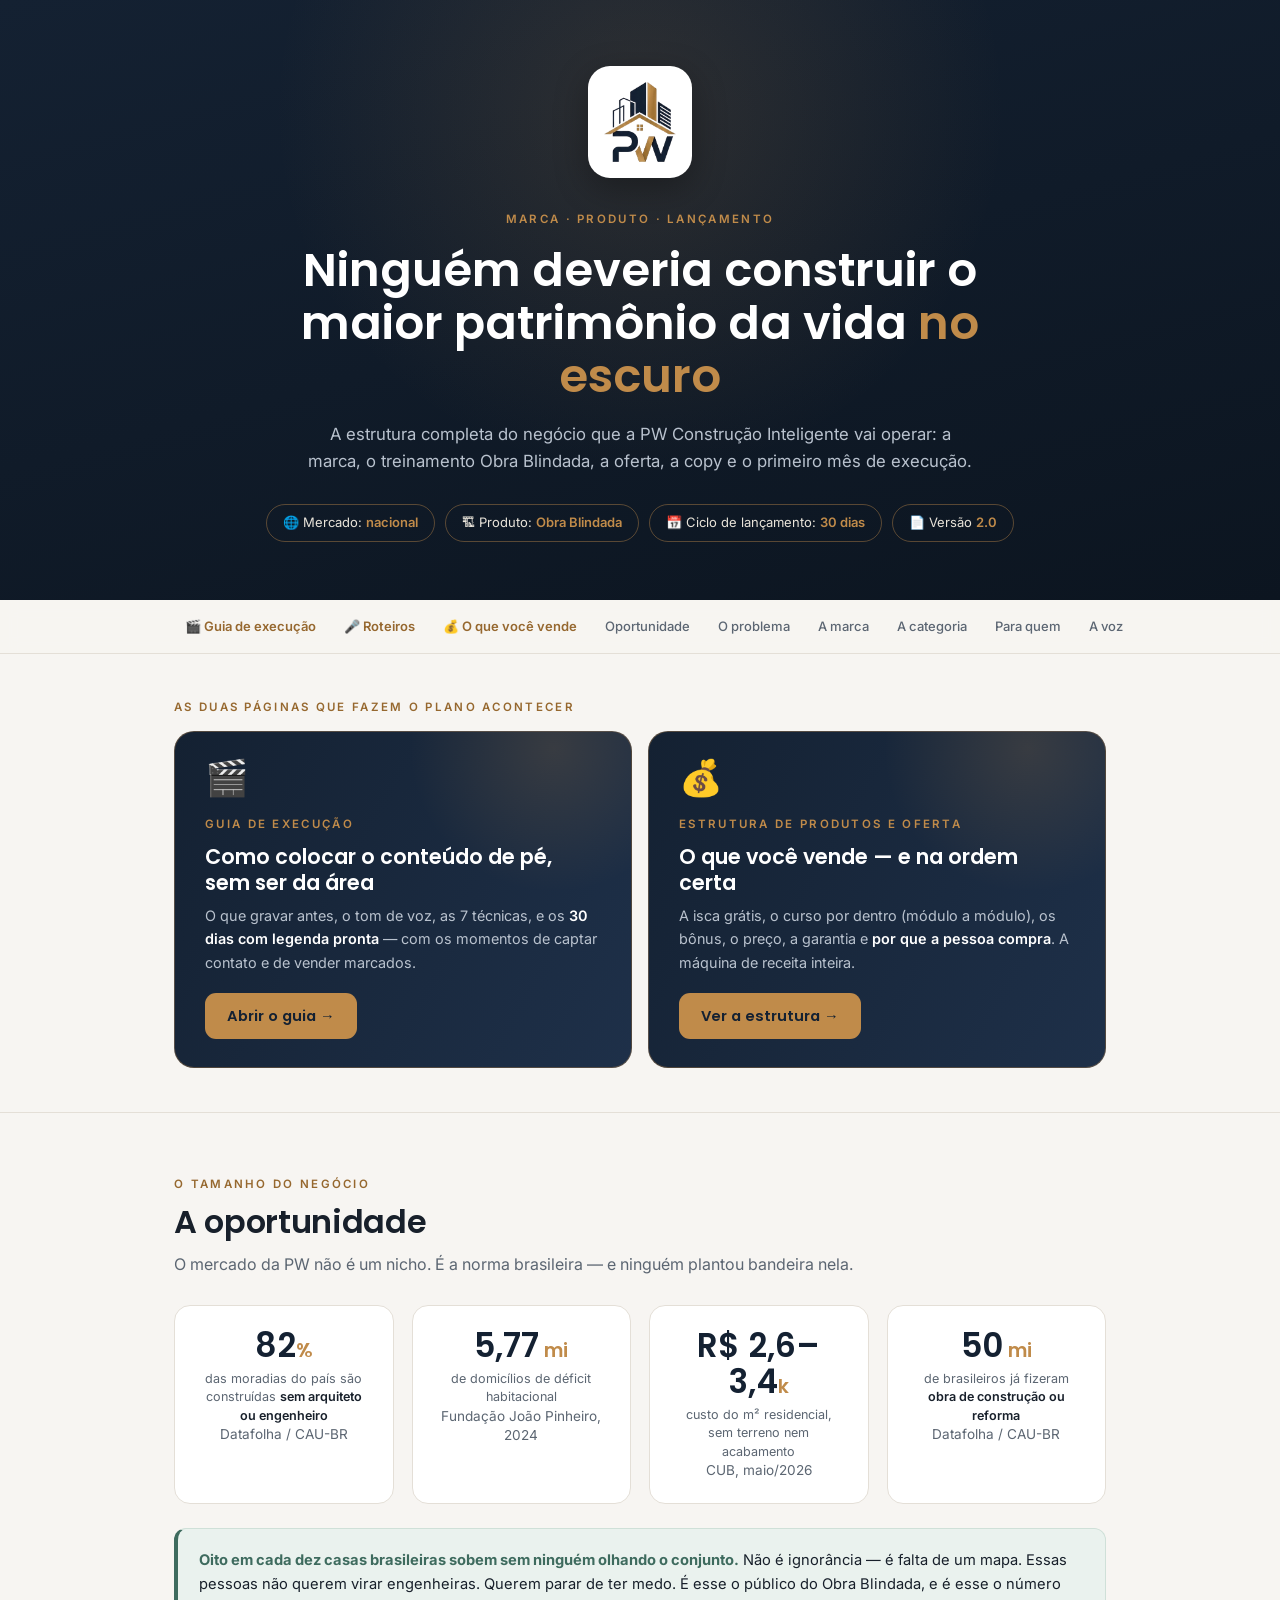
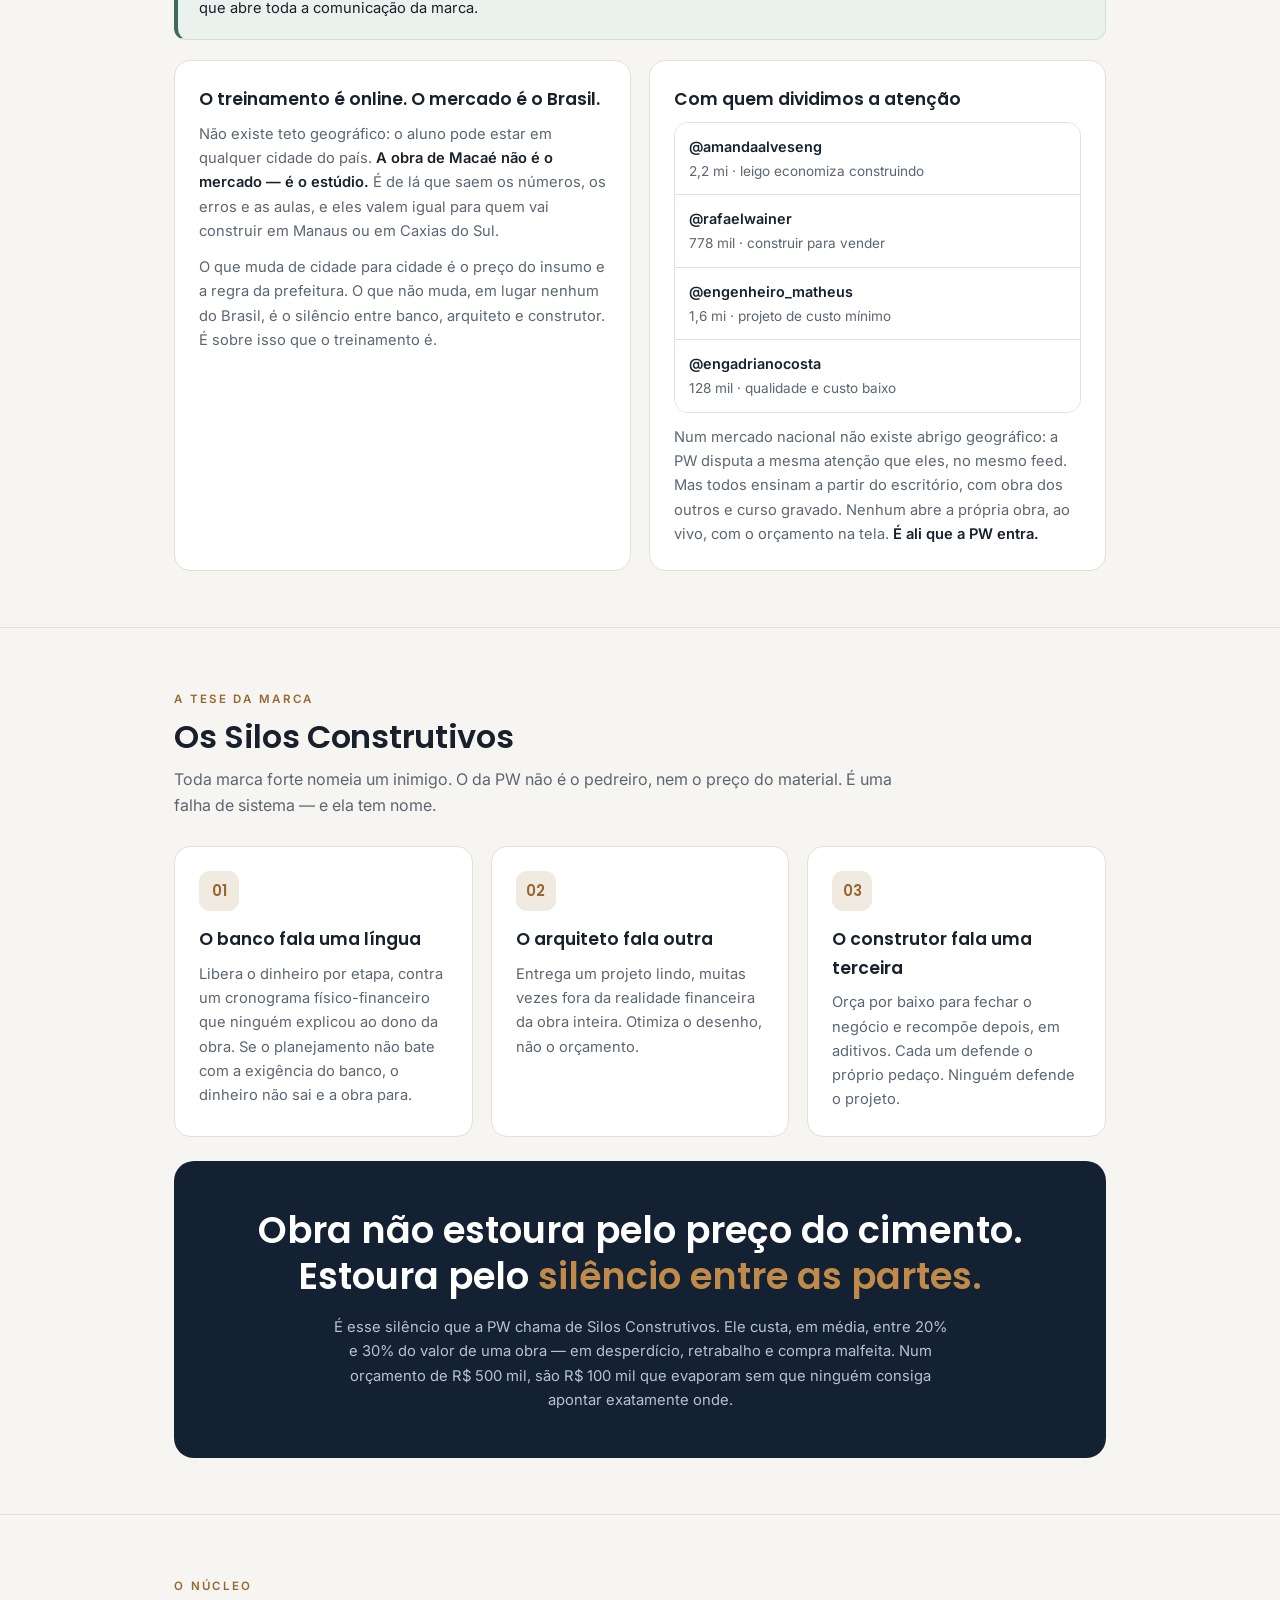
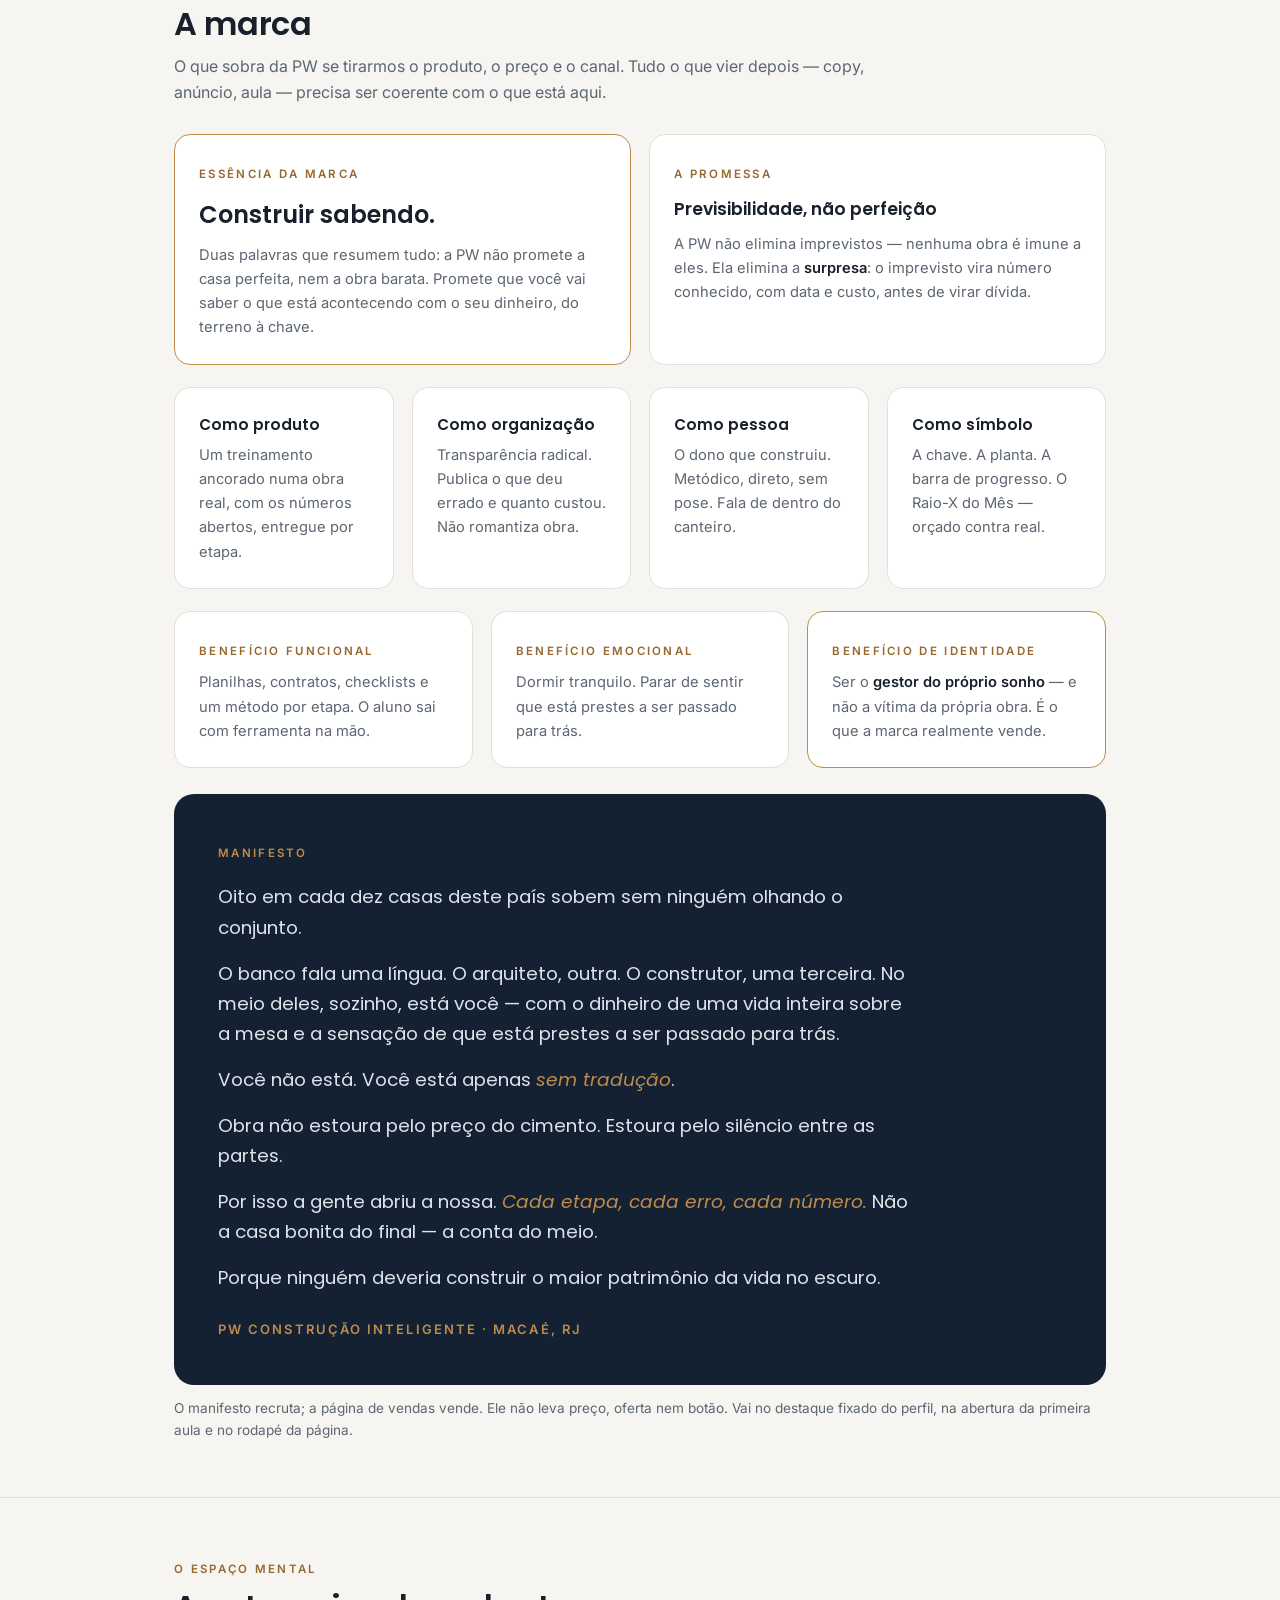
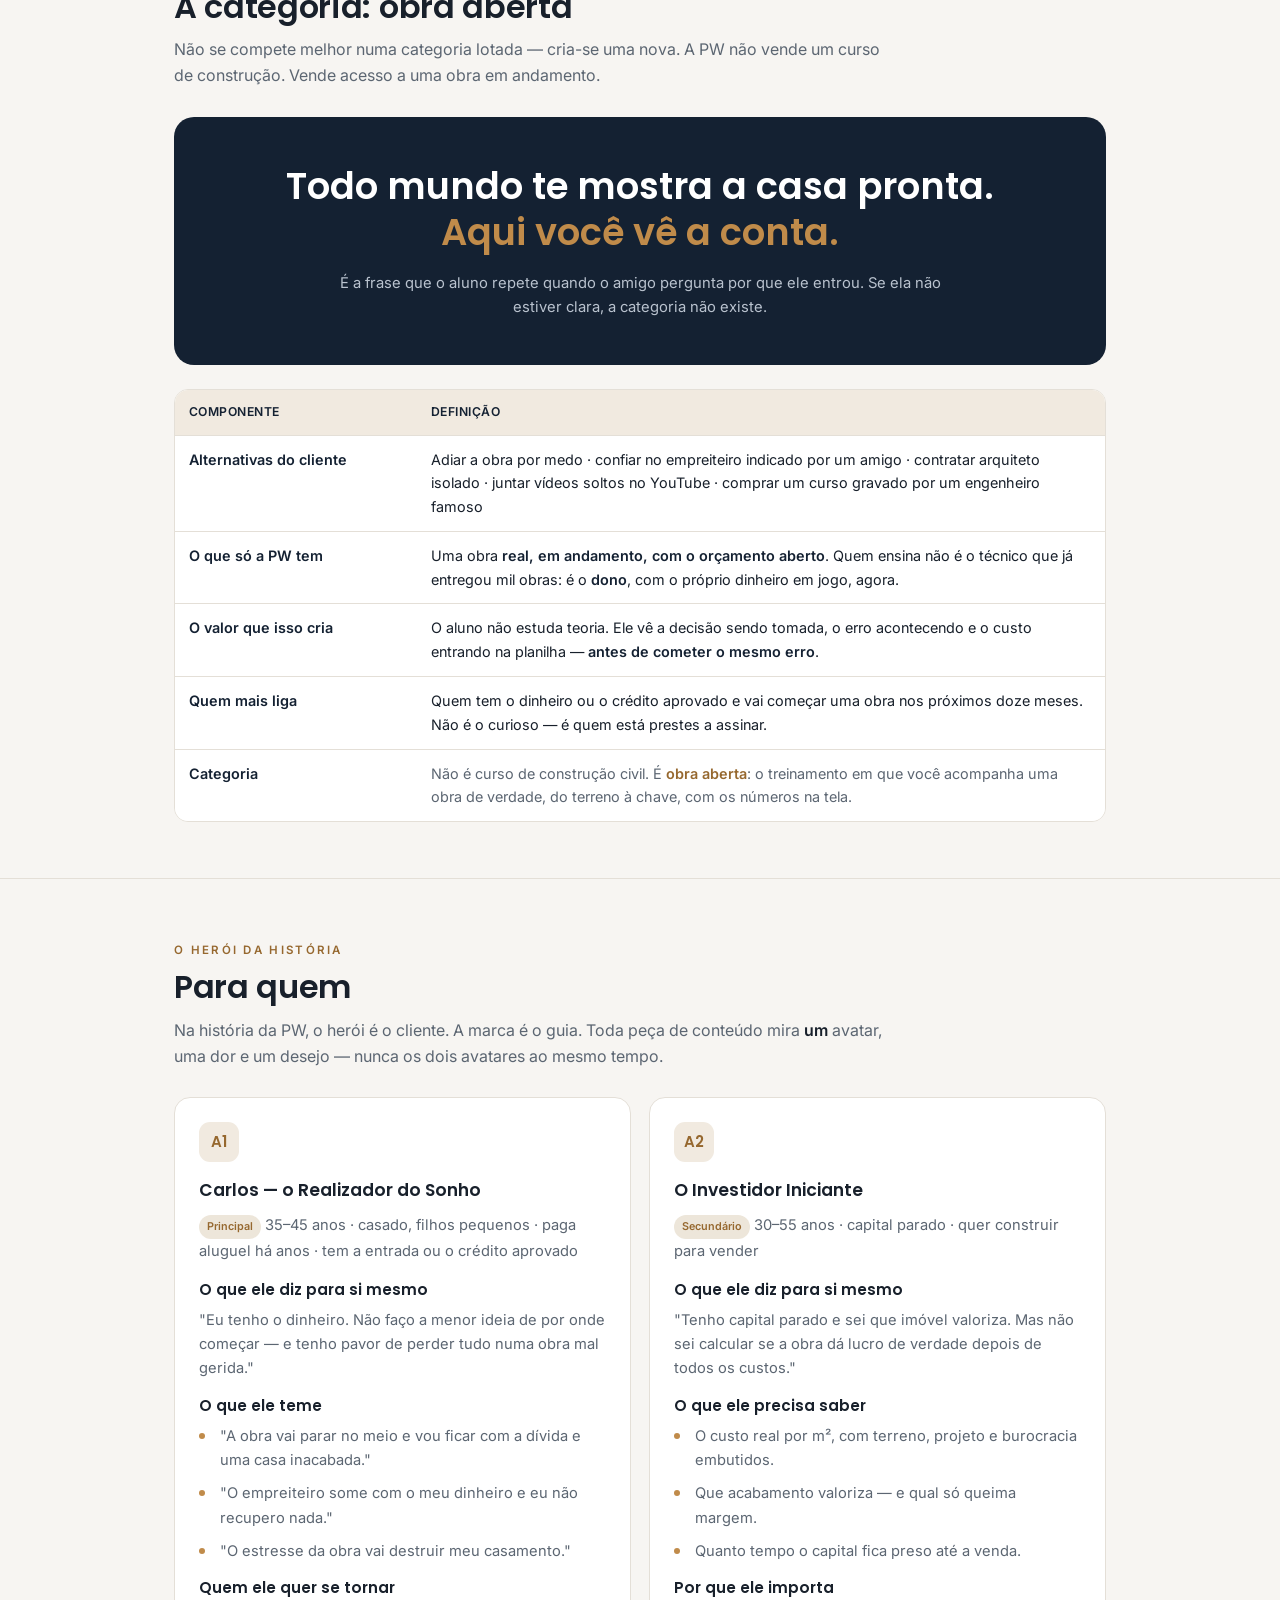
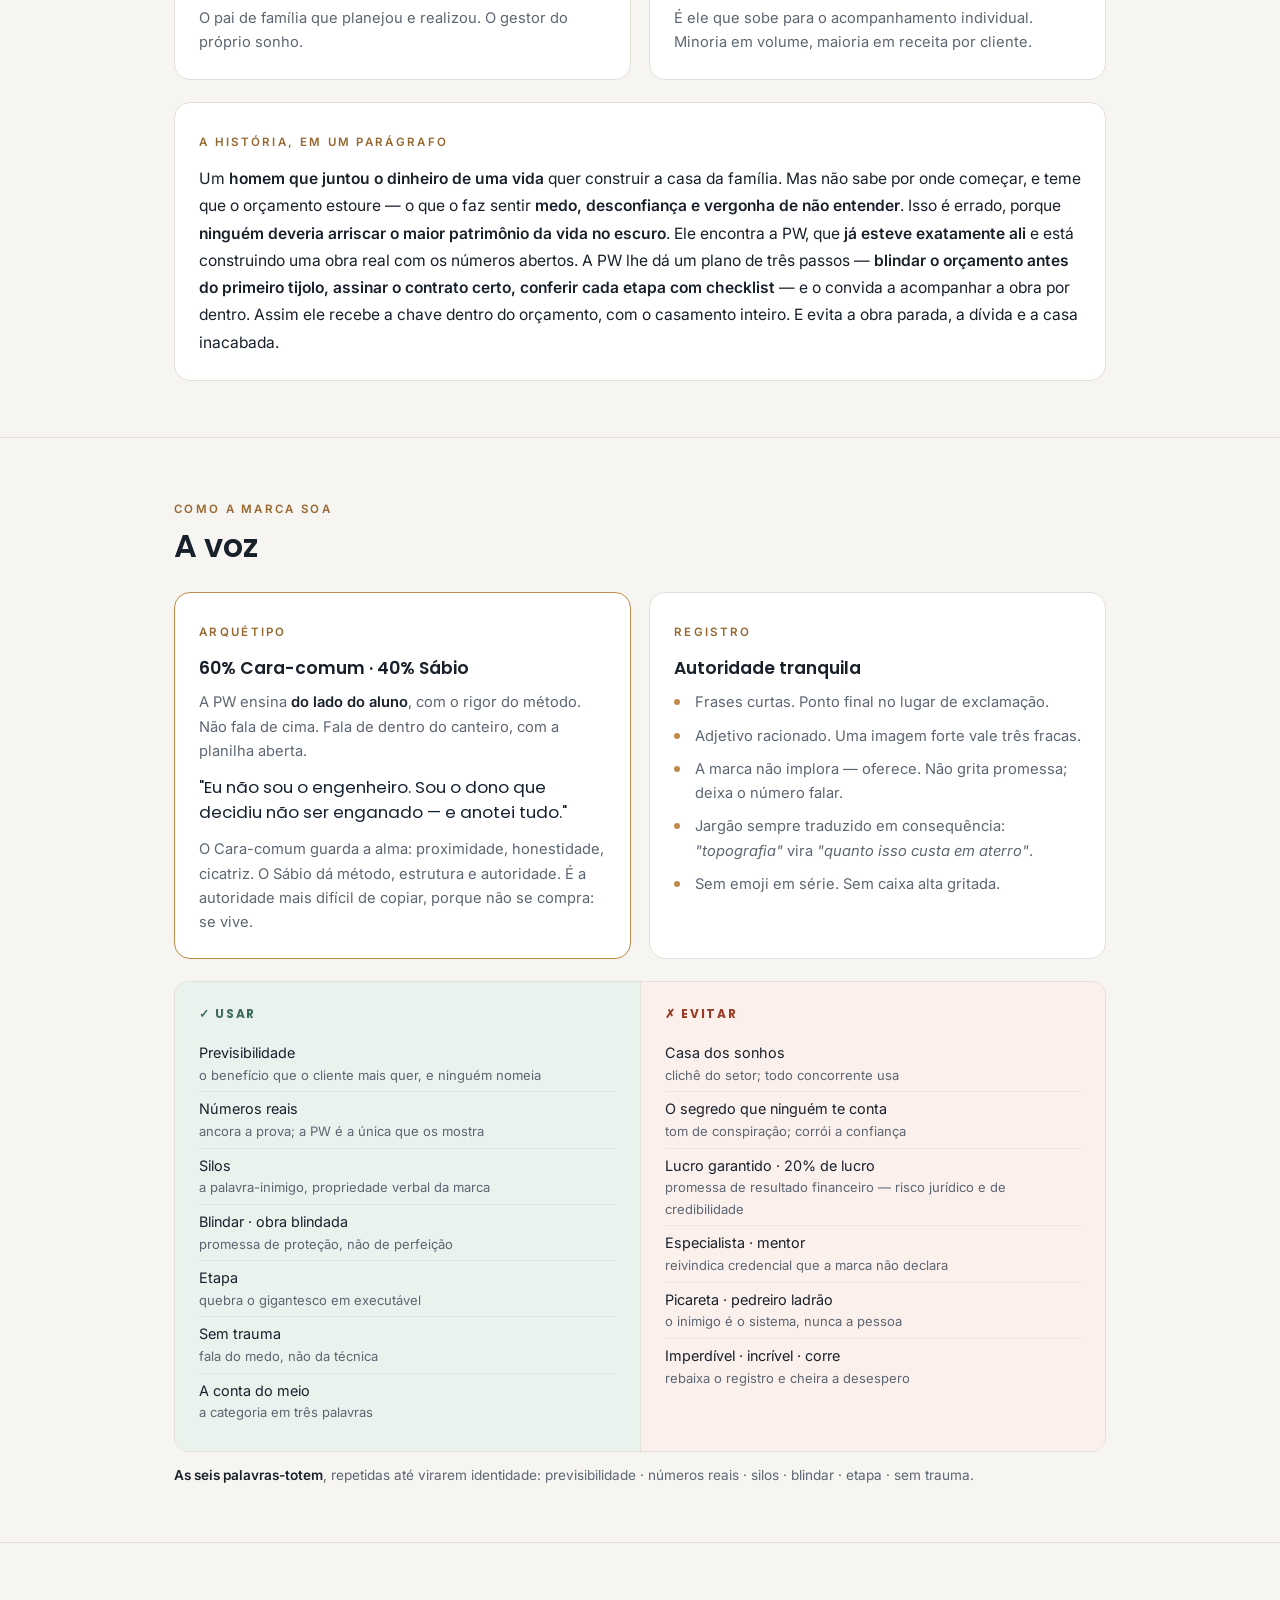
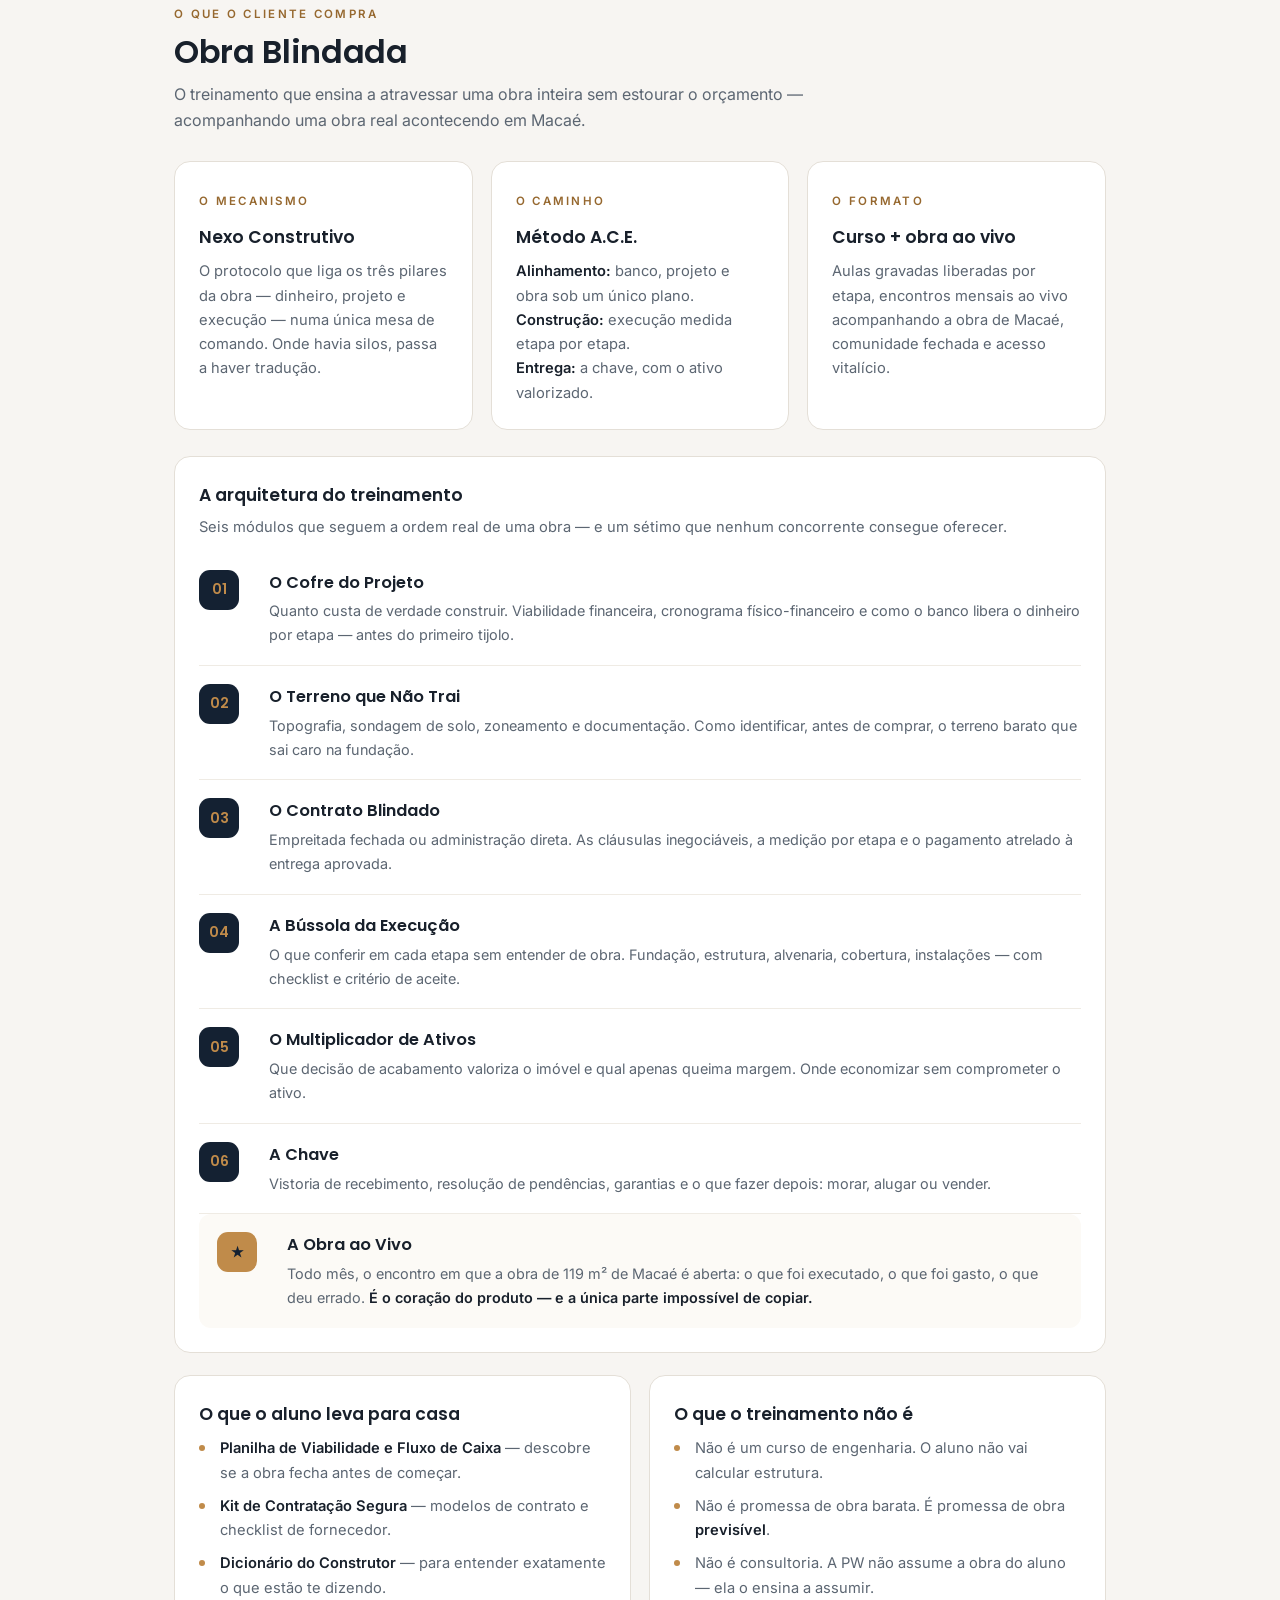
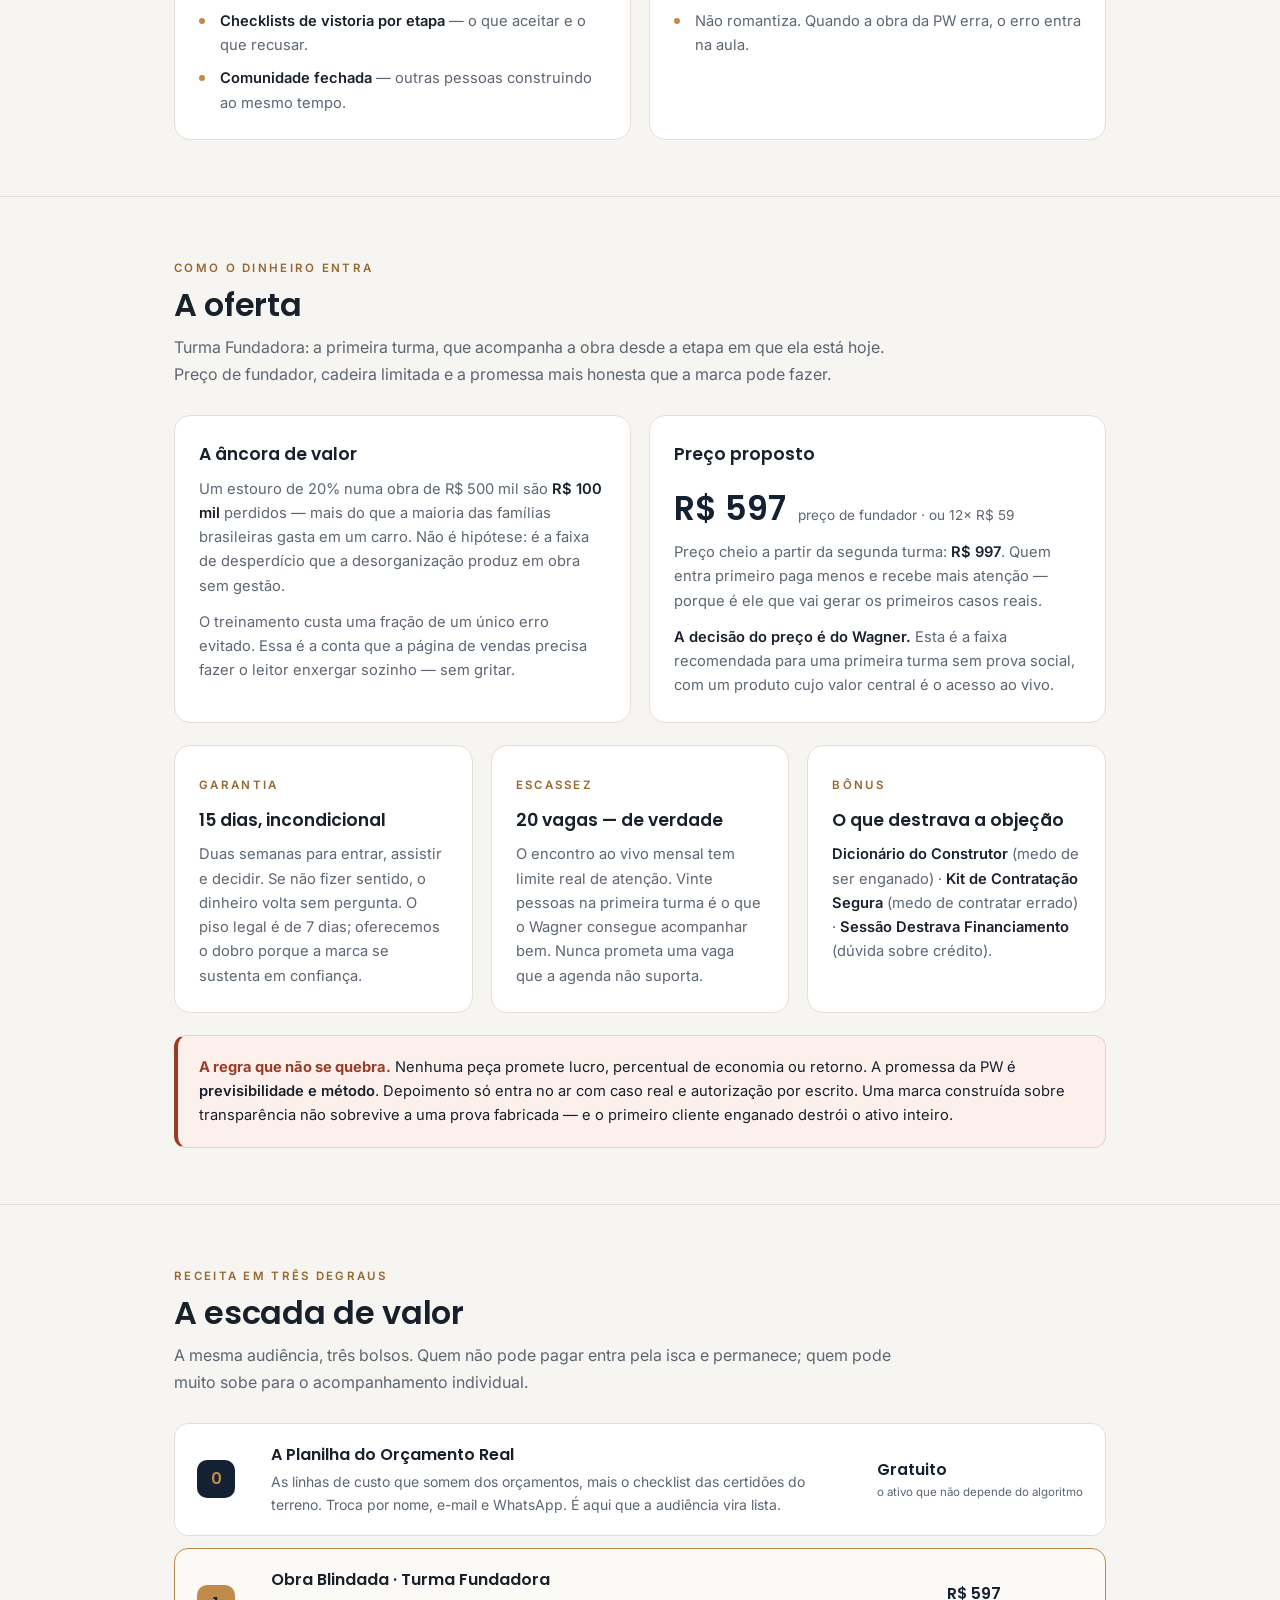
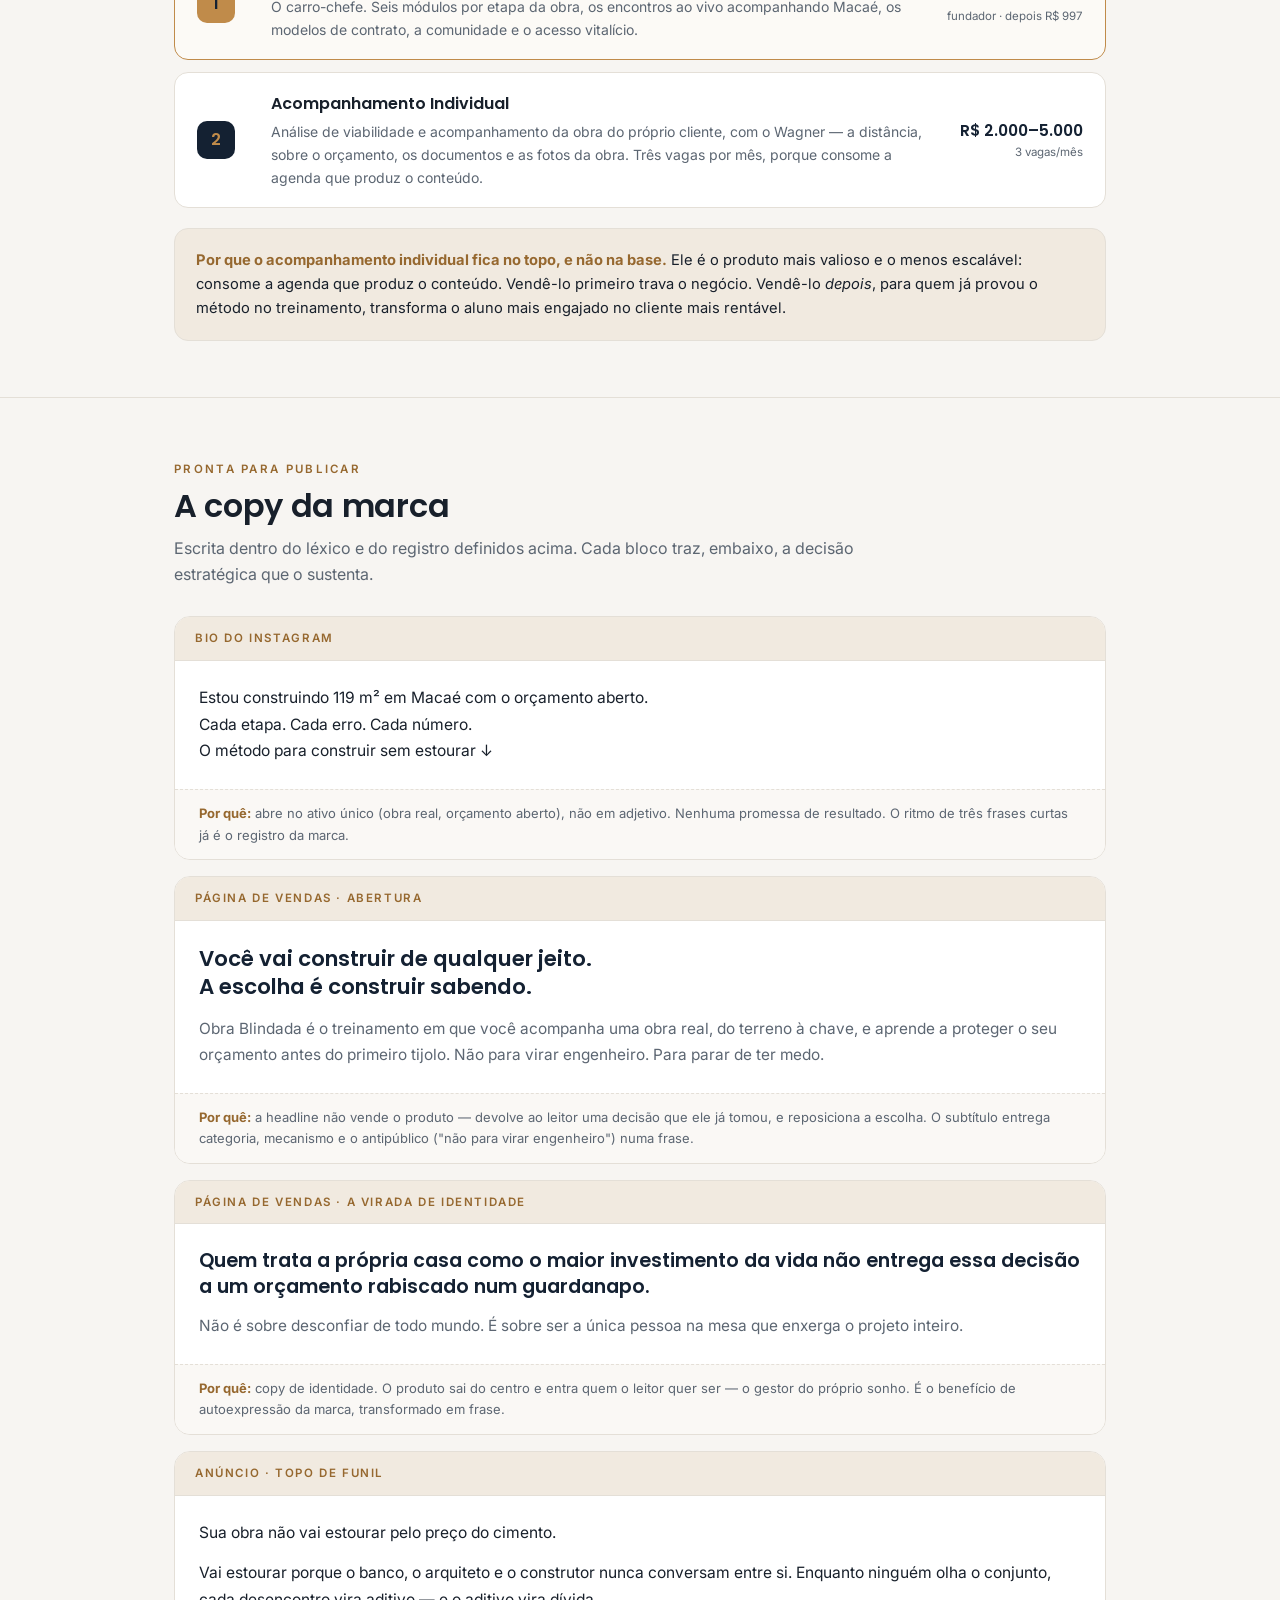
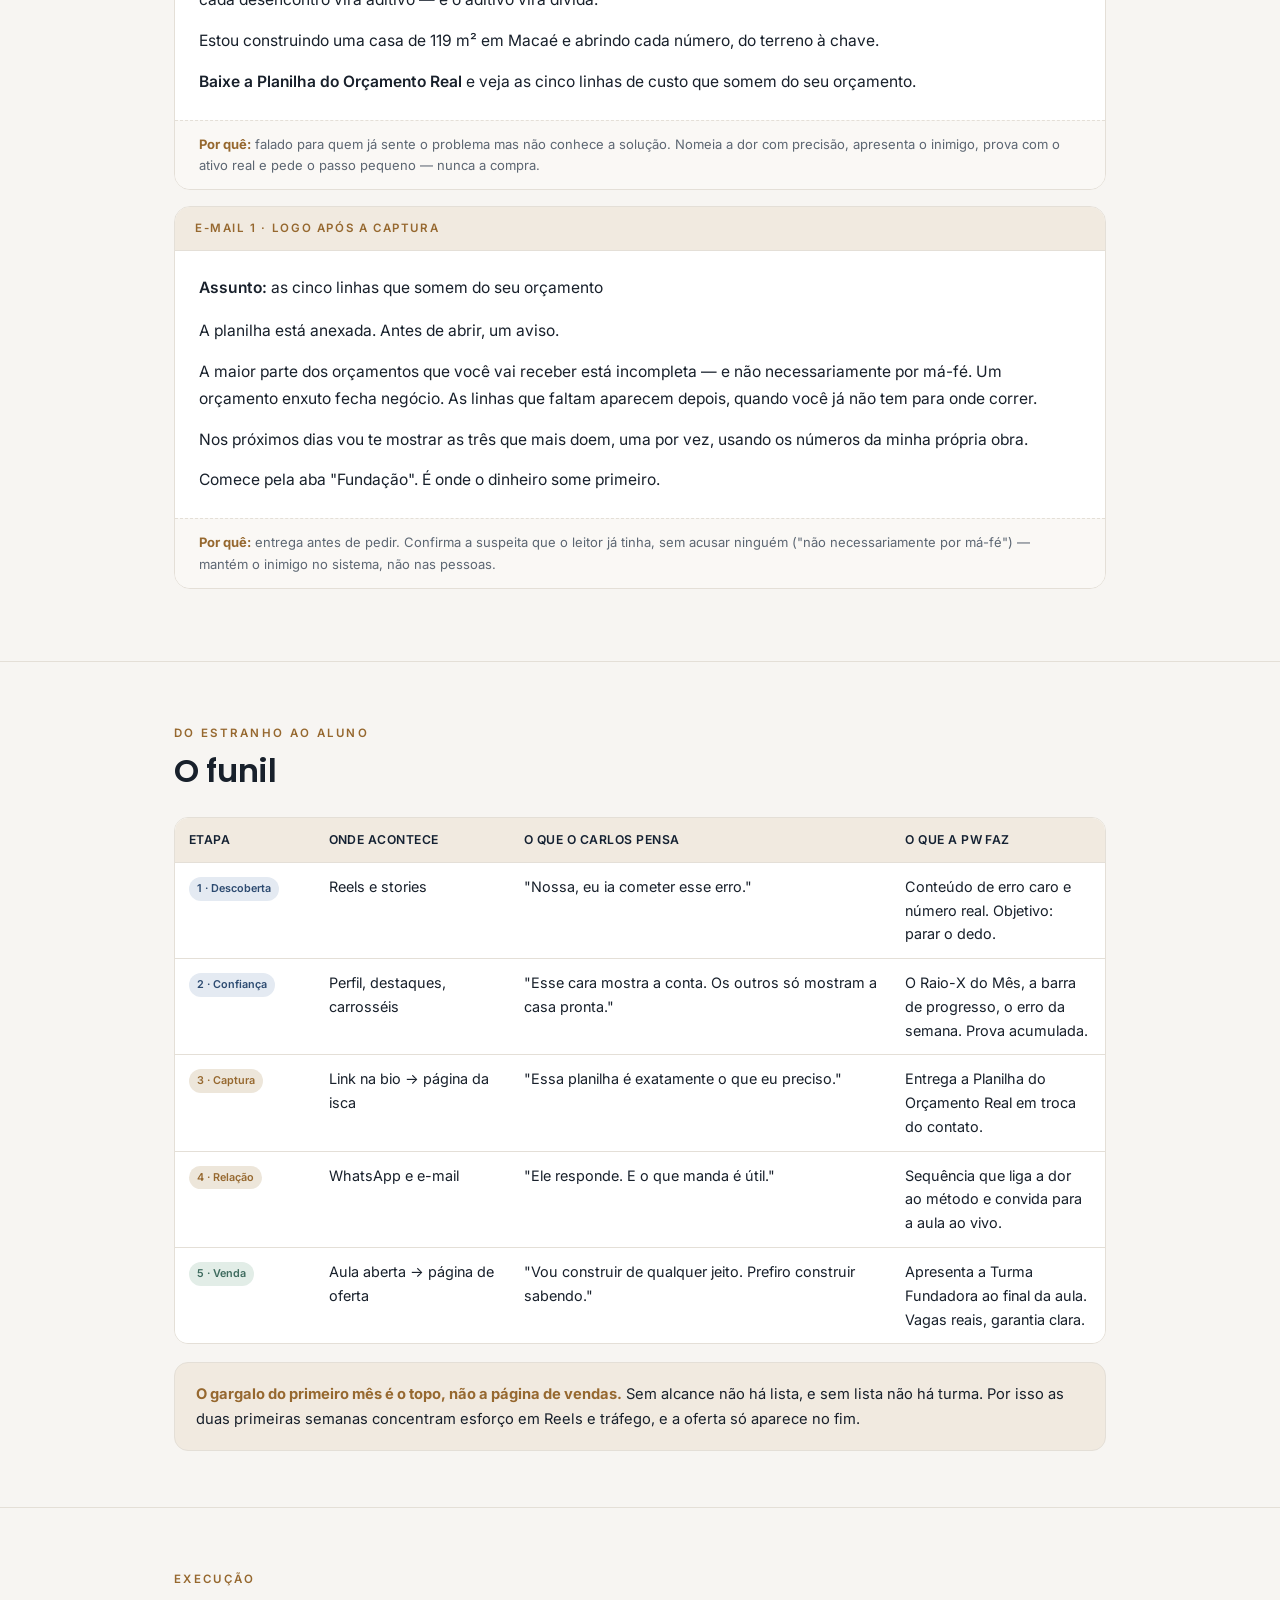
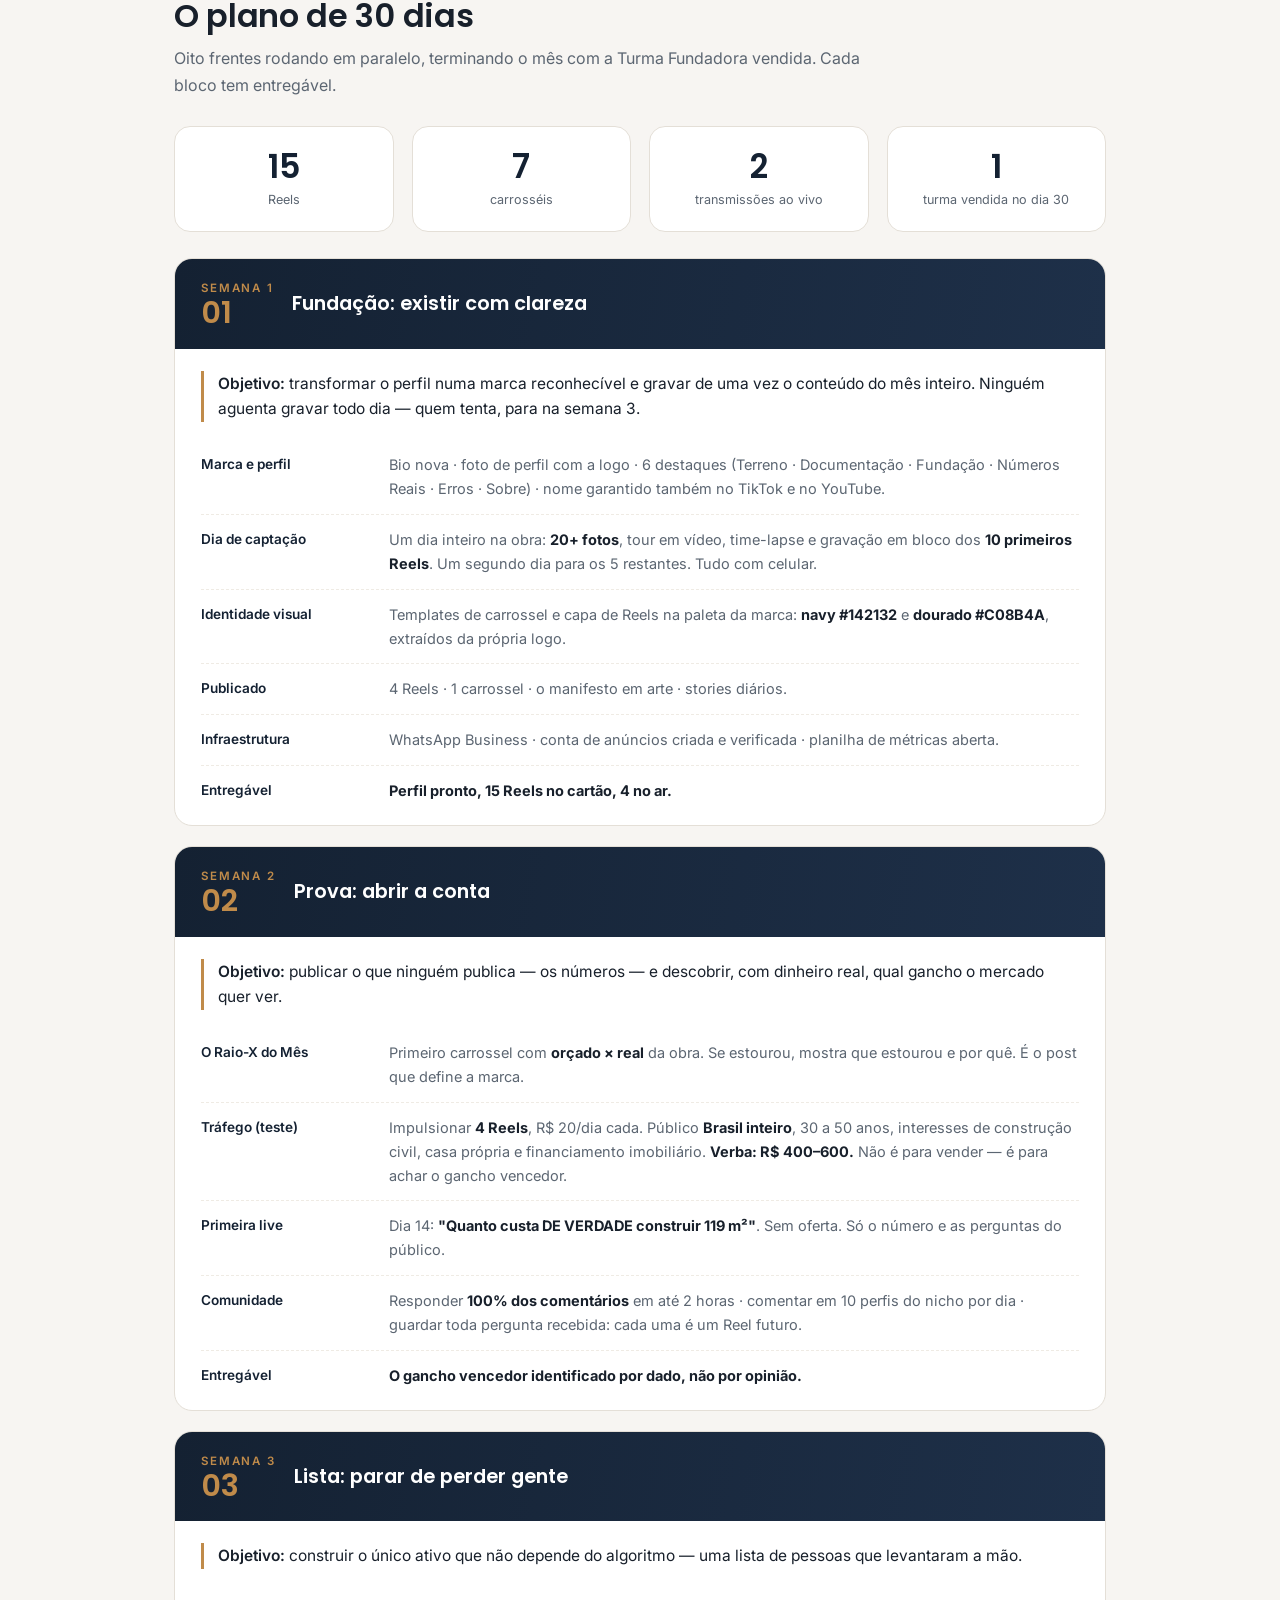
==== commit 5feada77: "feat: roteiros dos conteudos (fala pronta dos 30 dias) + links no guia e na home Co-Authored-By: Cla" ====
--- a/index.html
+++ b/index.html
@@ -198,6 +198,7 @@
 <nav>
   <div class="wrap">
     <a href="guia-execucao-conteudo.html" style="color:var(--gold-dk);font-weight:600">🎬 Guia de execução</a>
+    <a href="roteiros-conteudo.html" style="color:var(--gold-dk);font-weight:600">🎤 Roteiros</a>
     <a href="estrutura-produtos-oferta.html" style="color:var(--gold-dk);font-weight:600">💰 O que você vende</a>
     <a href="#oportunidade">Oportunidade</a>
     <a href="#problema">O problema</a>
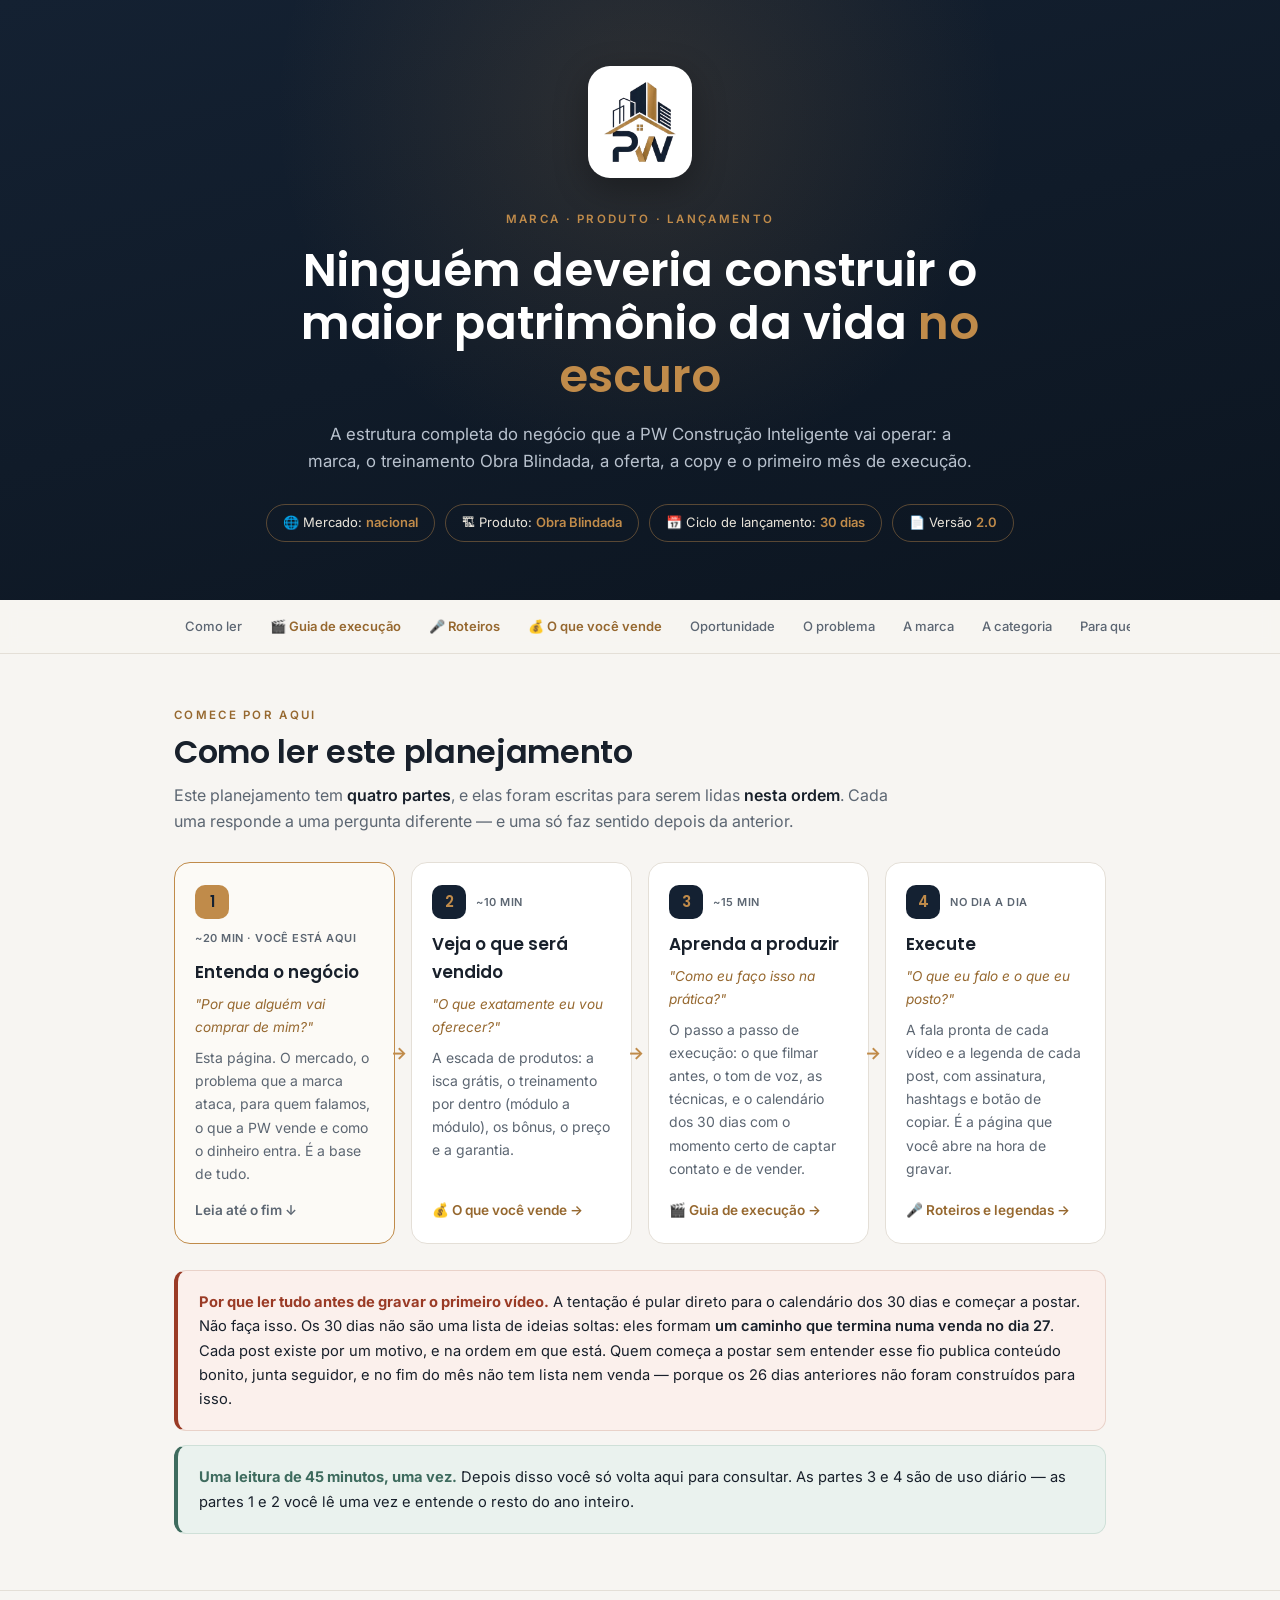
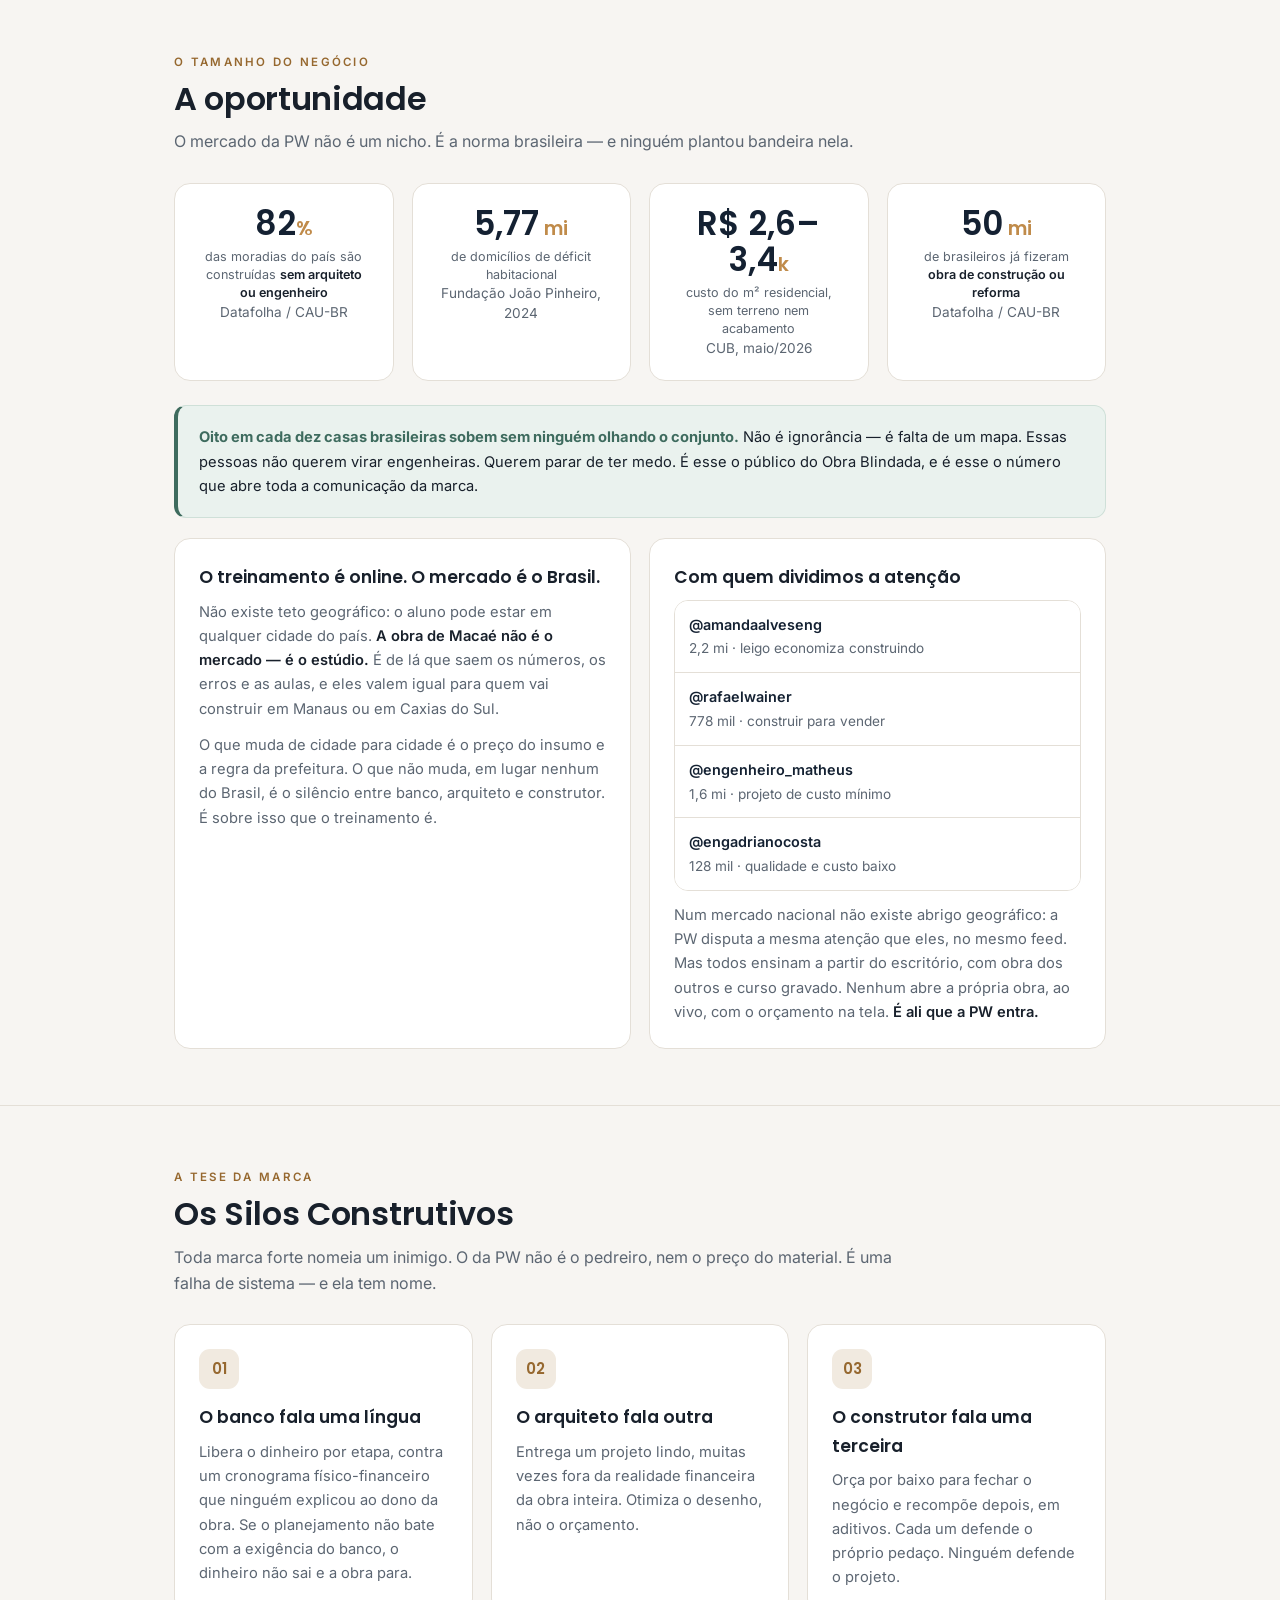
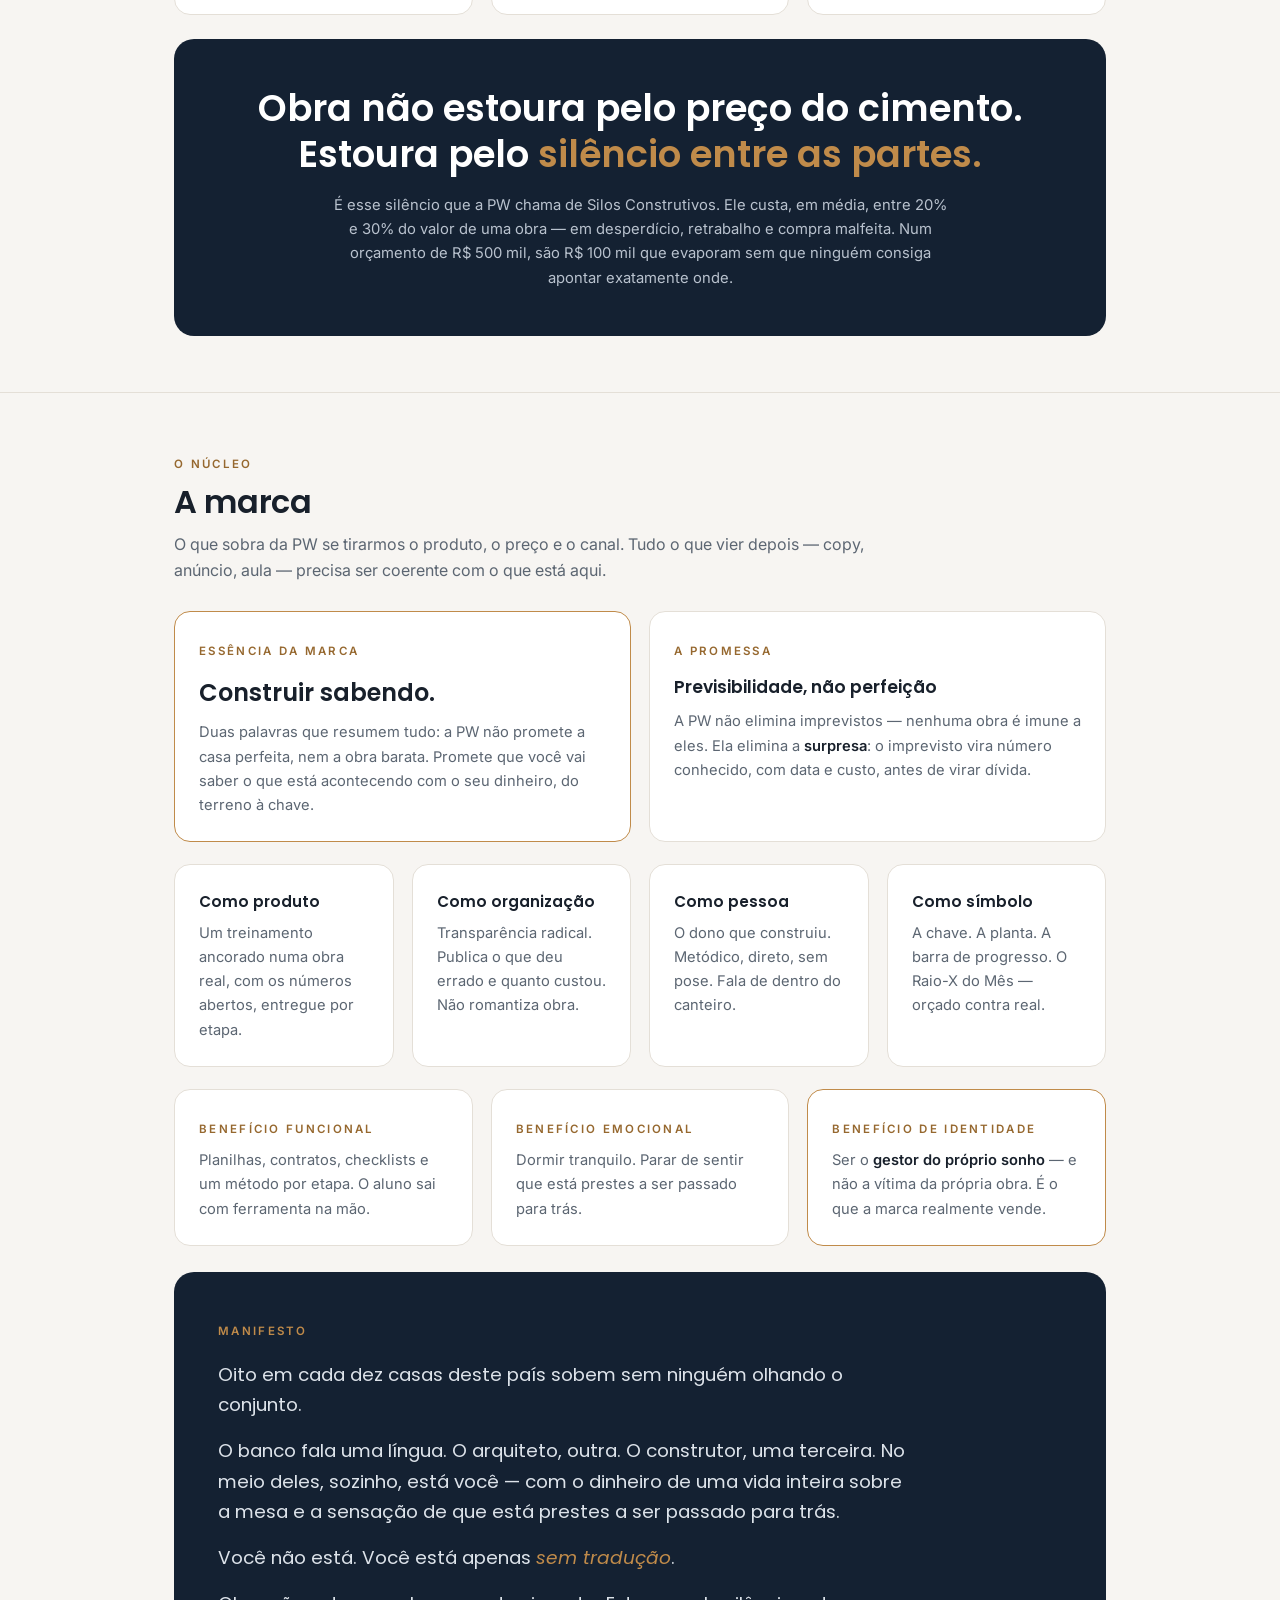
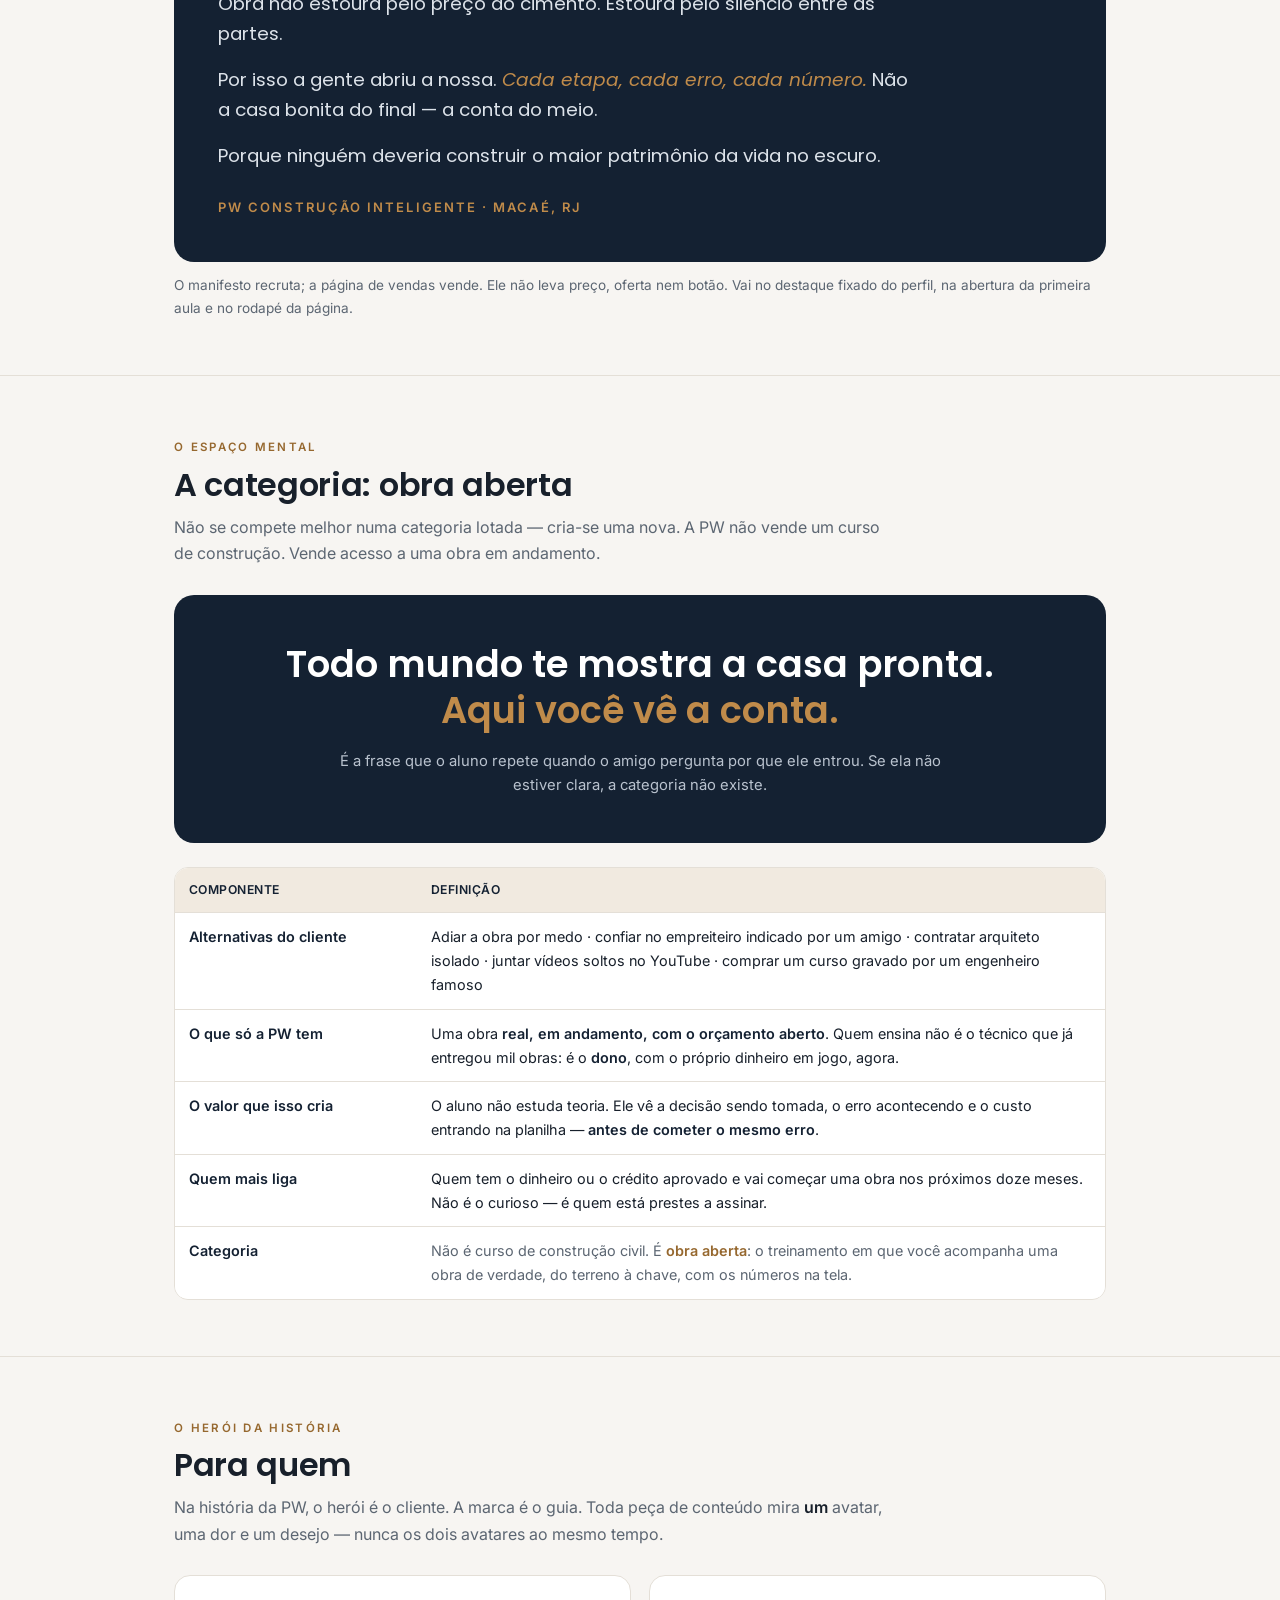
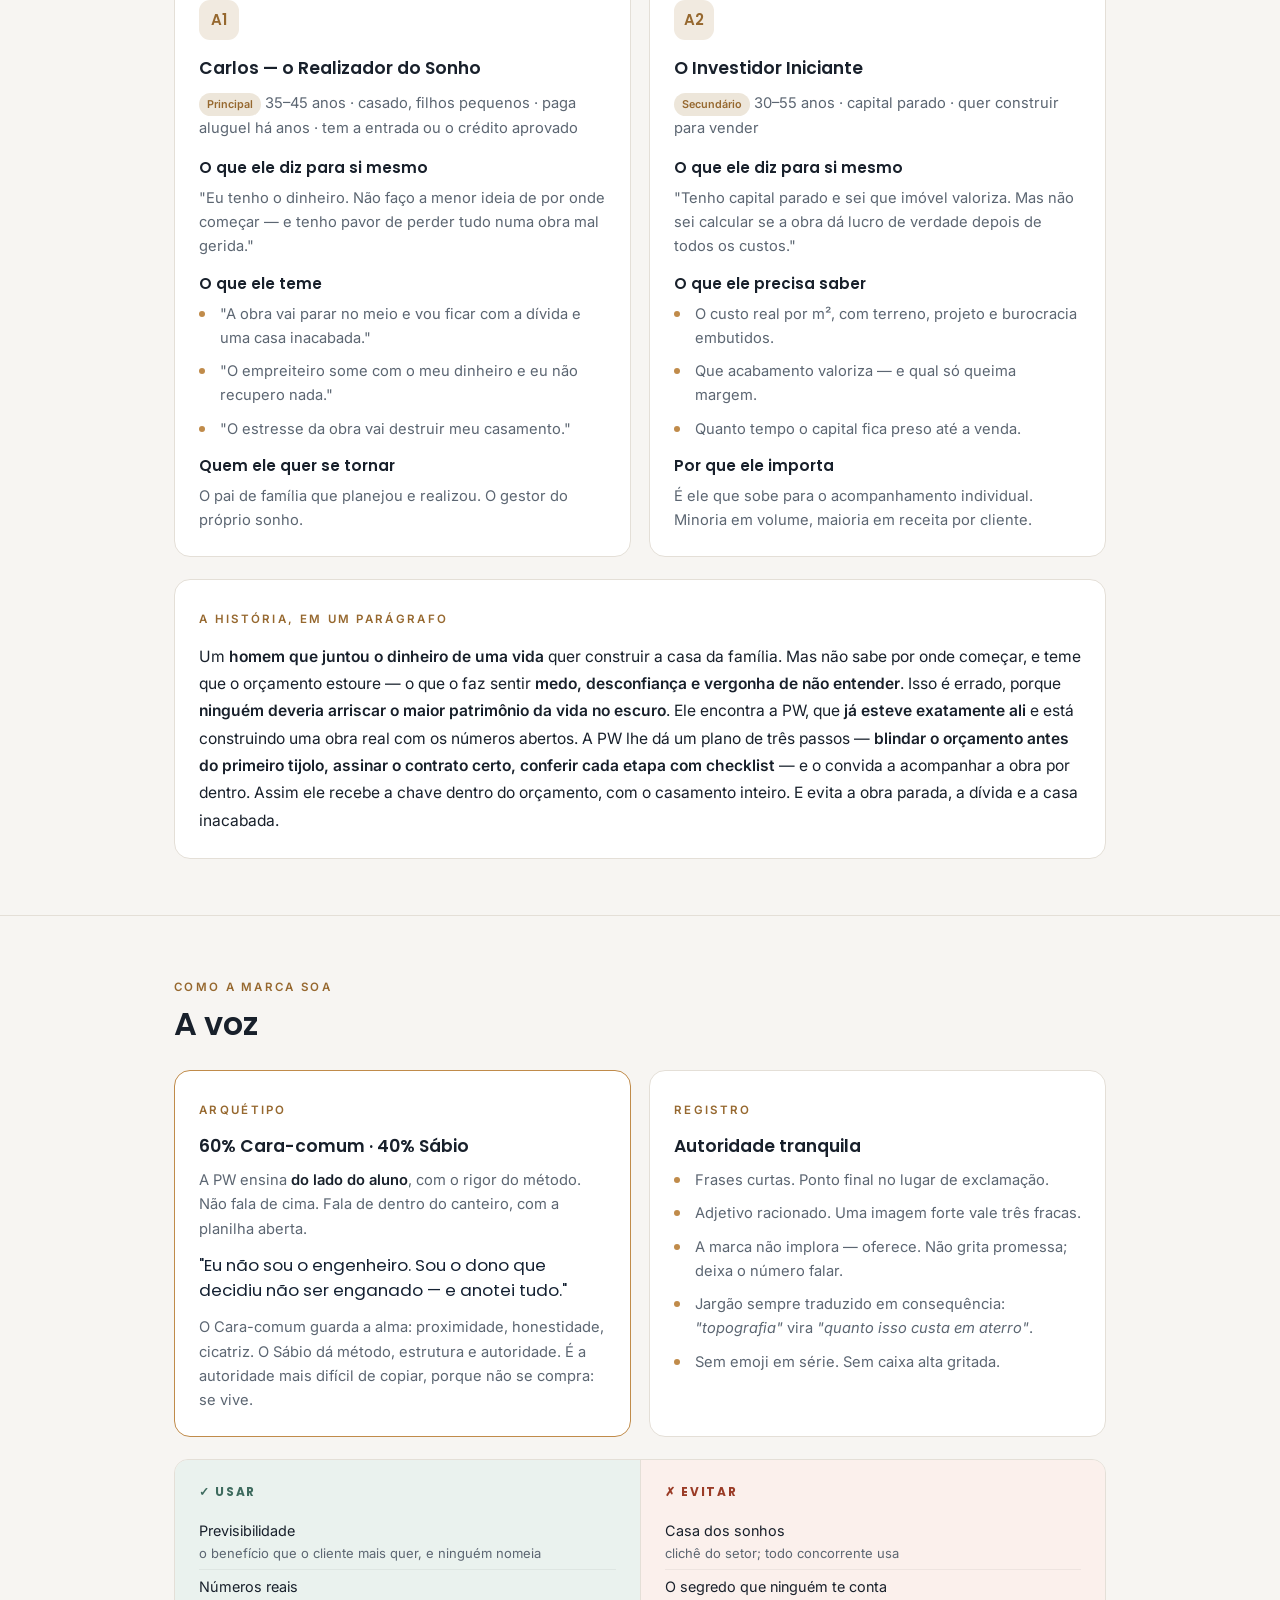
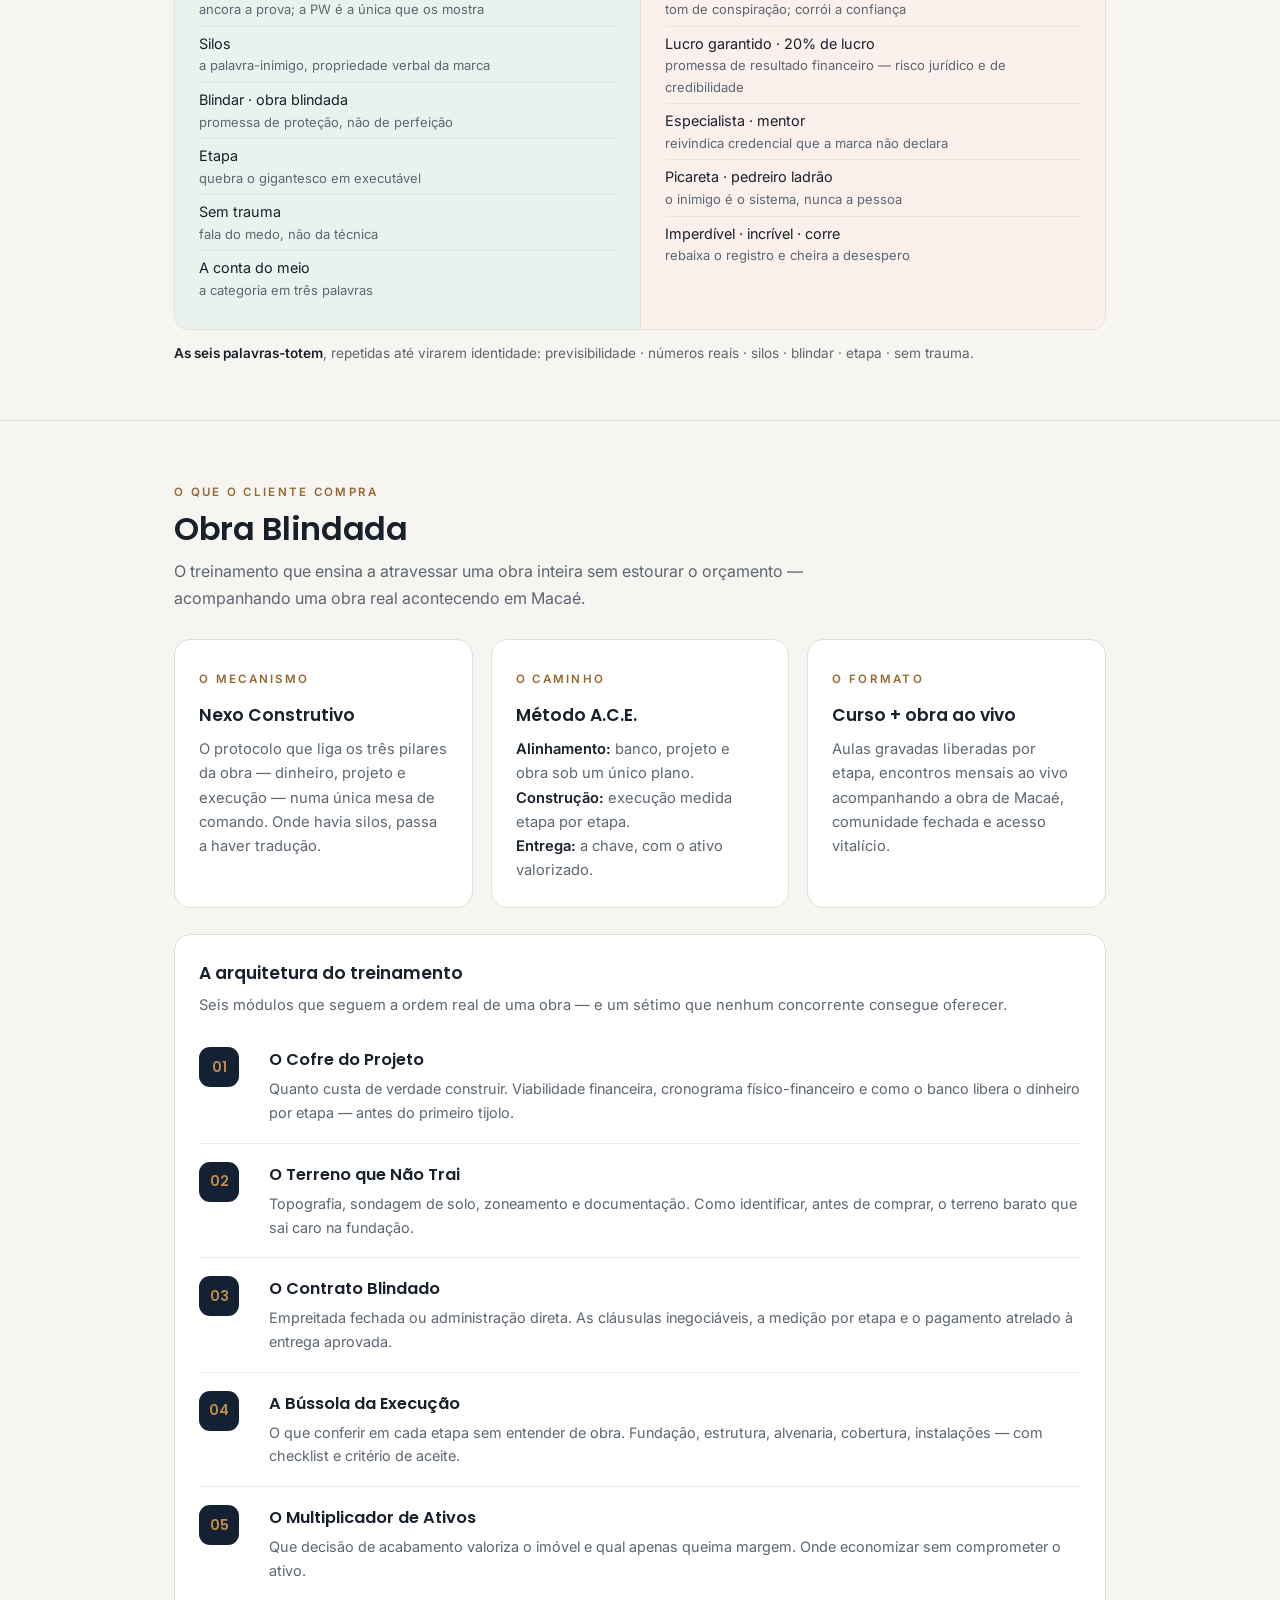
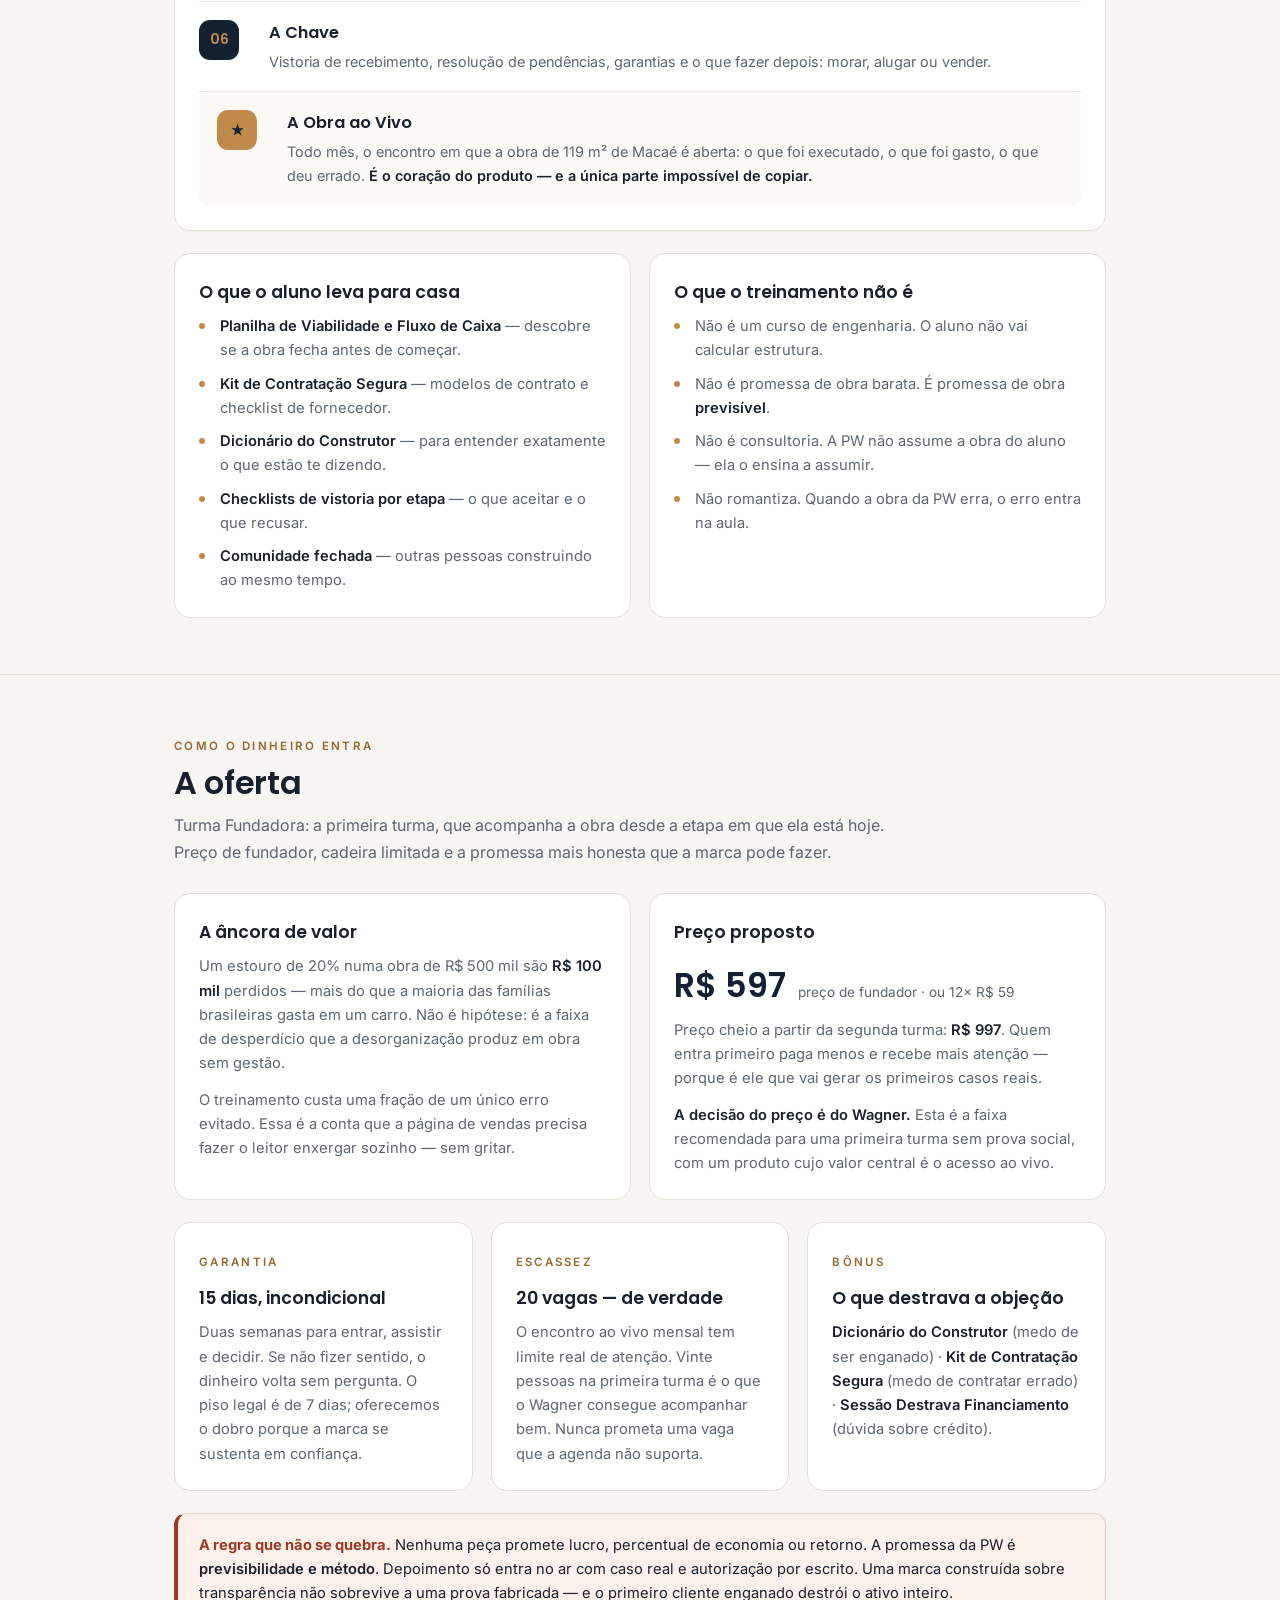
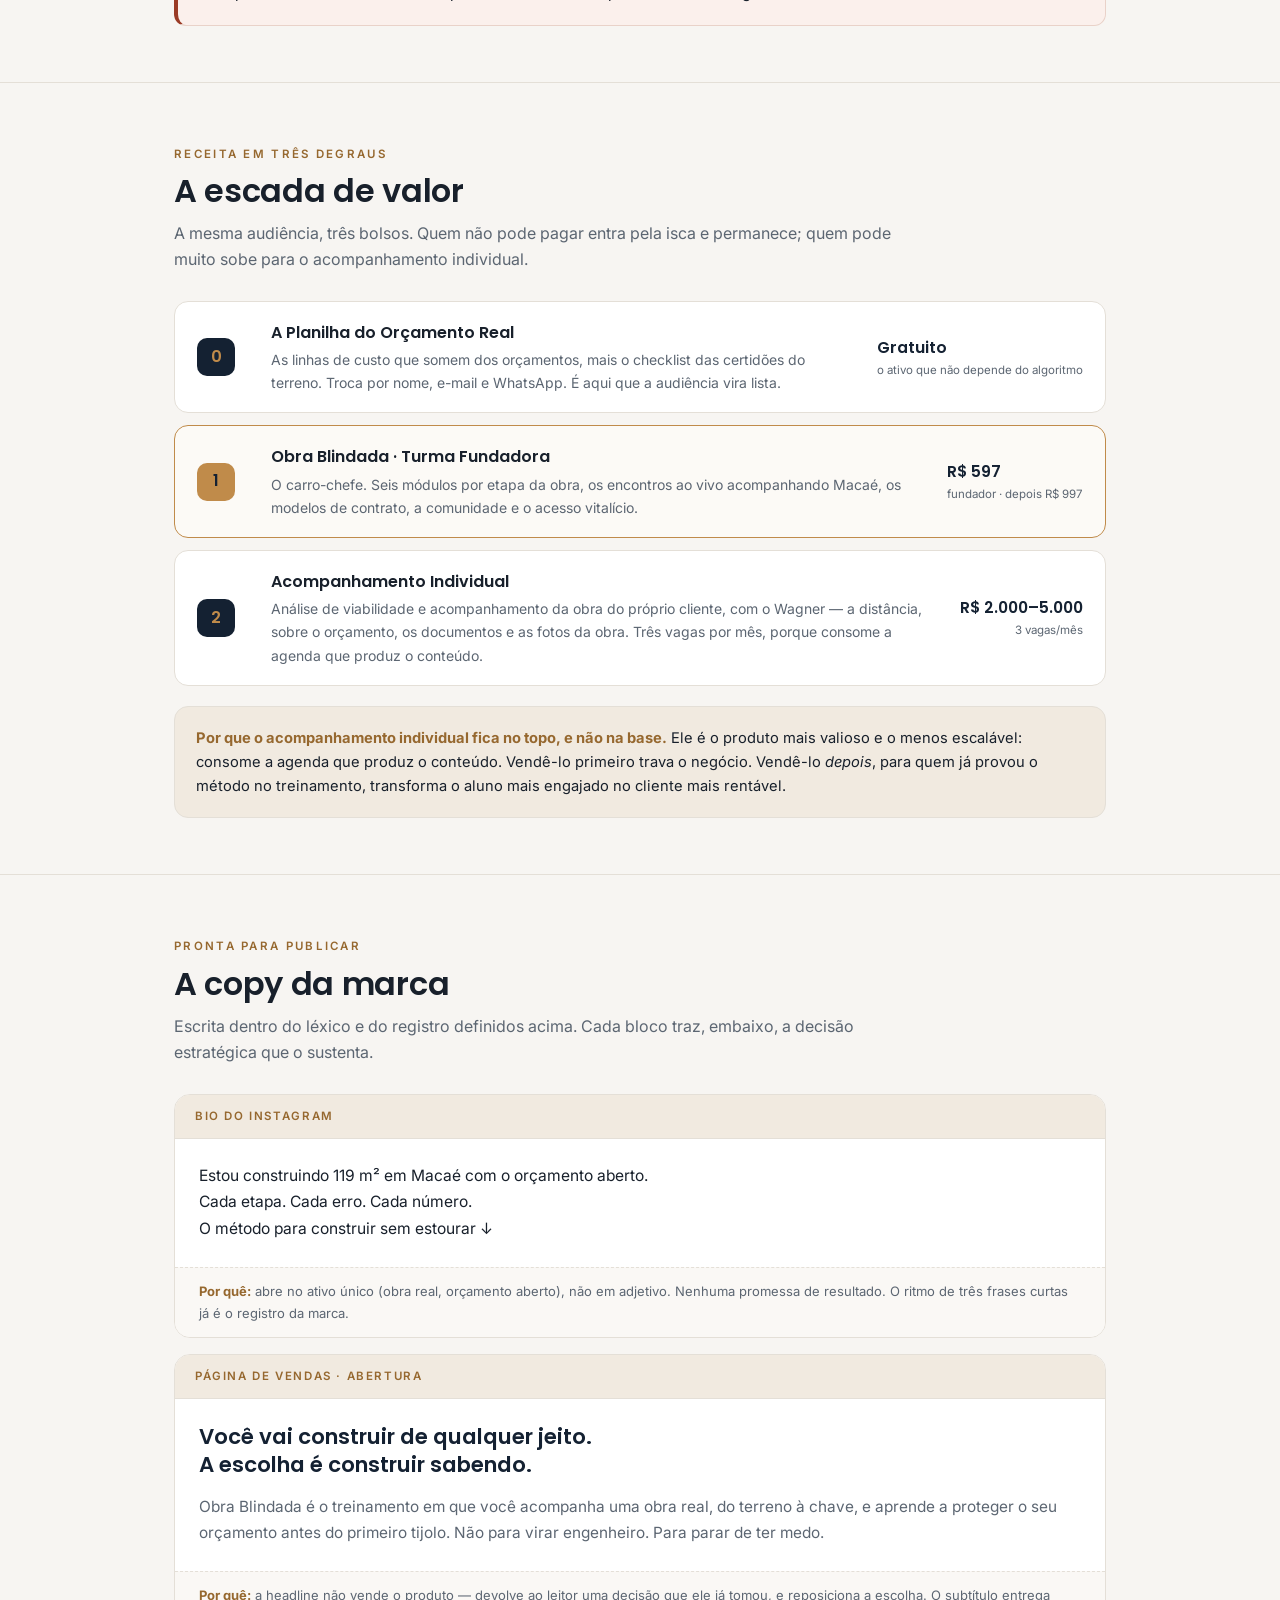
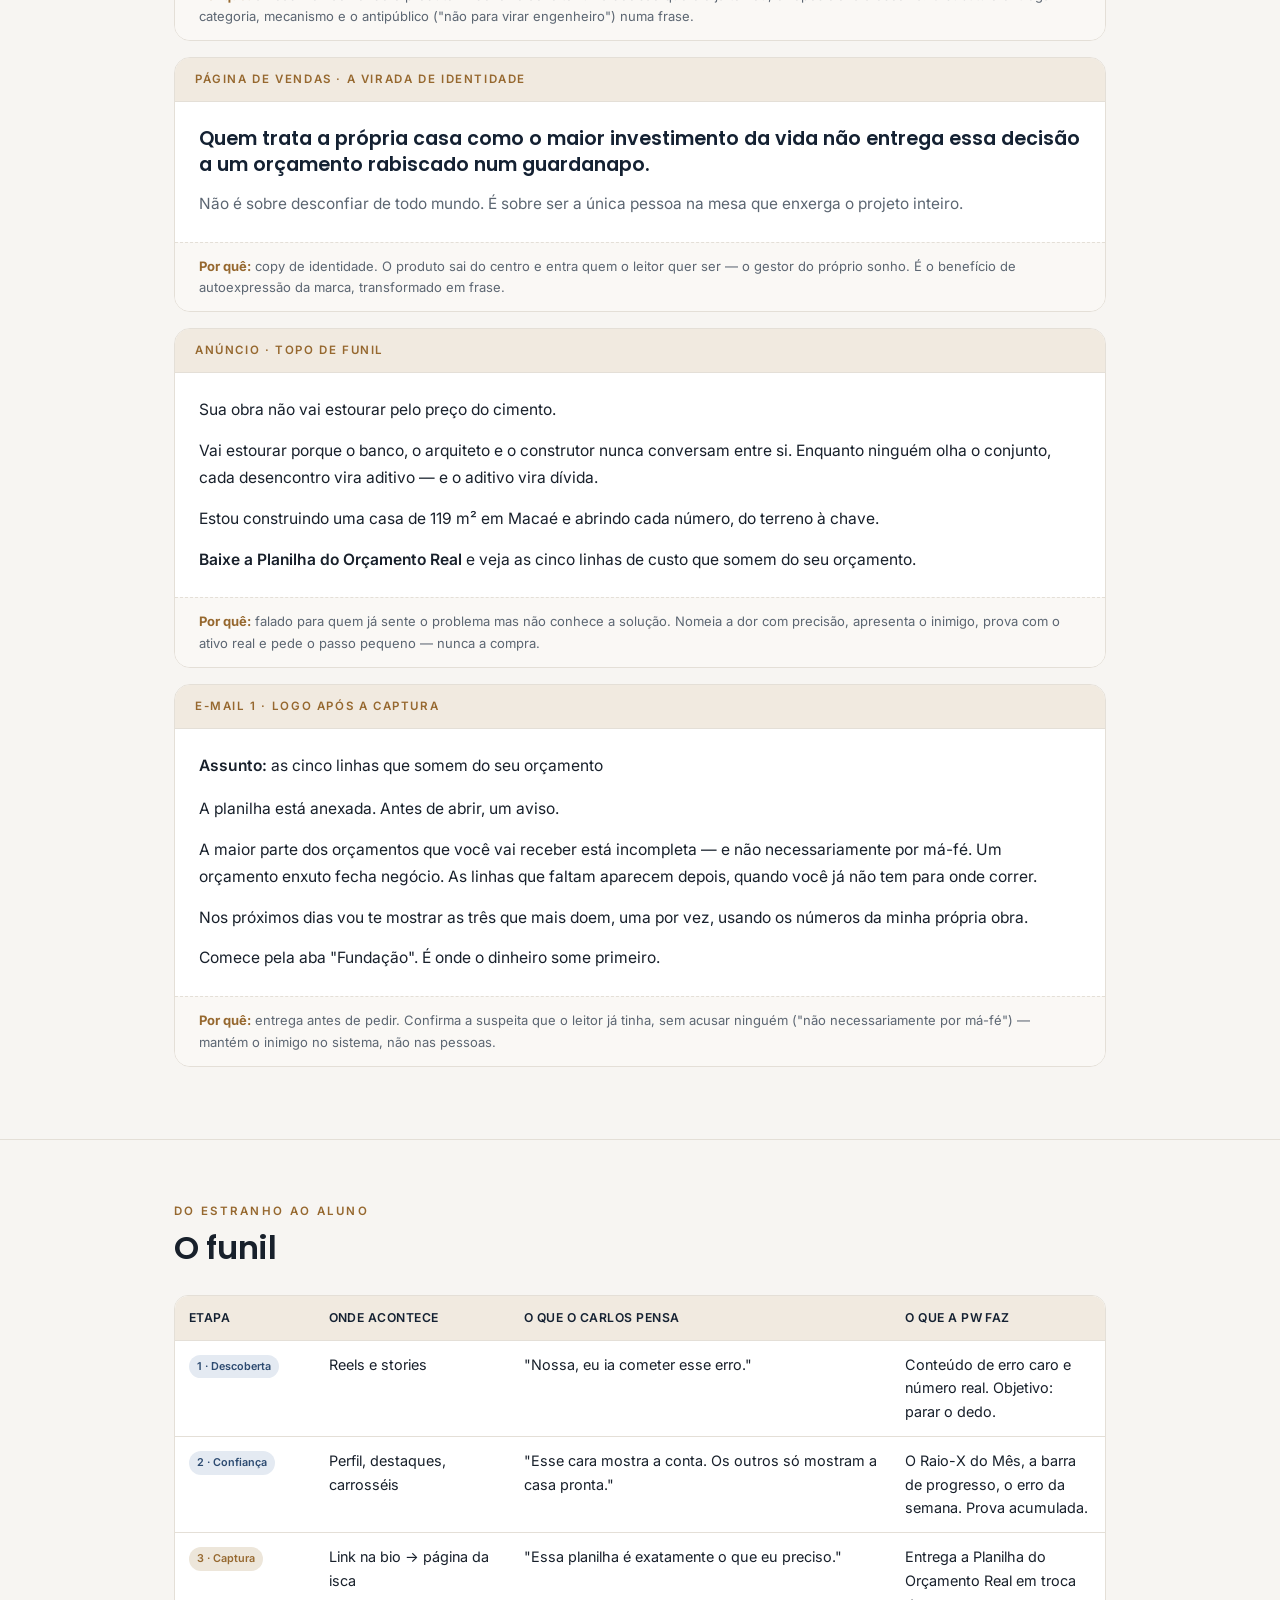
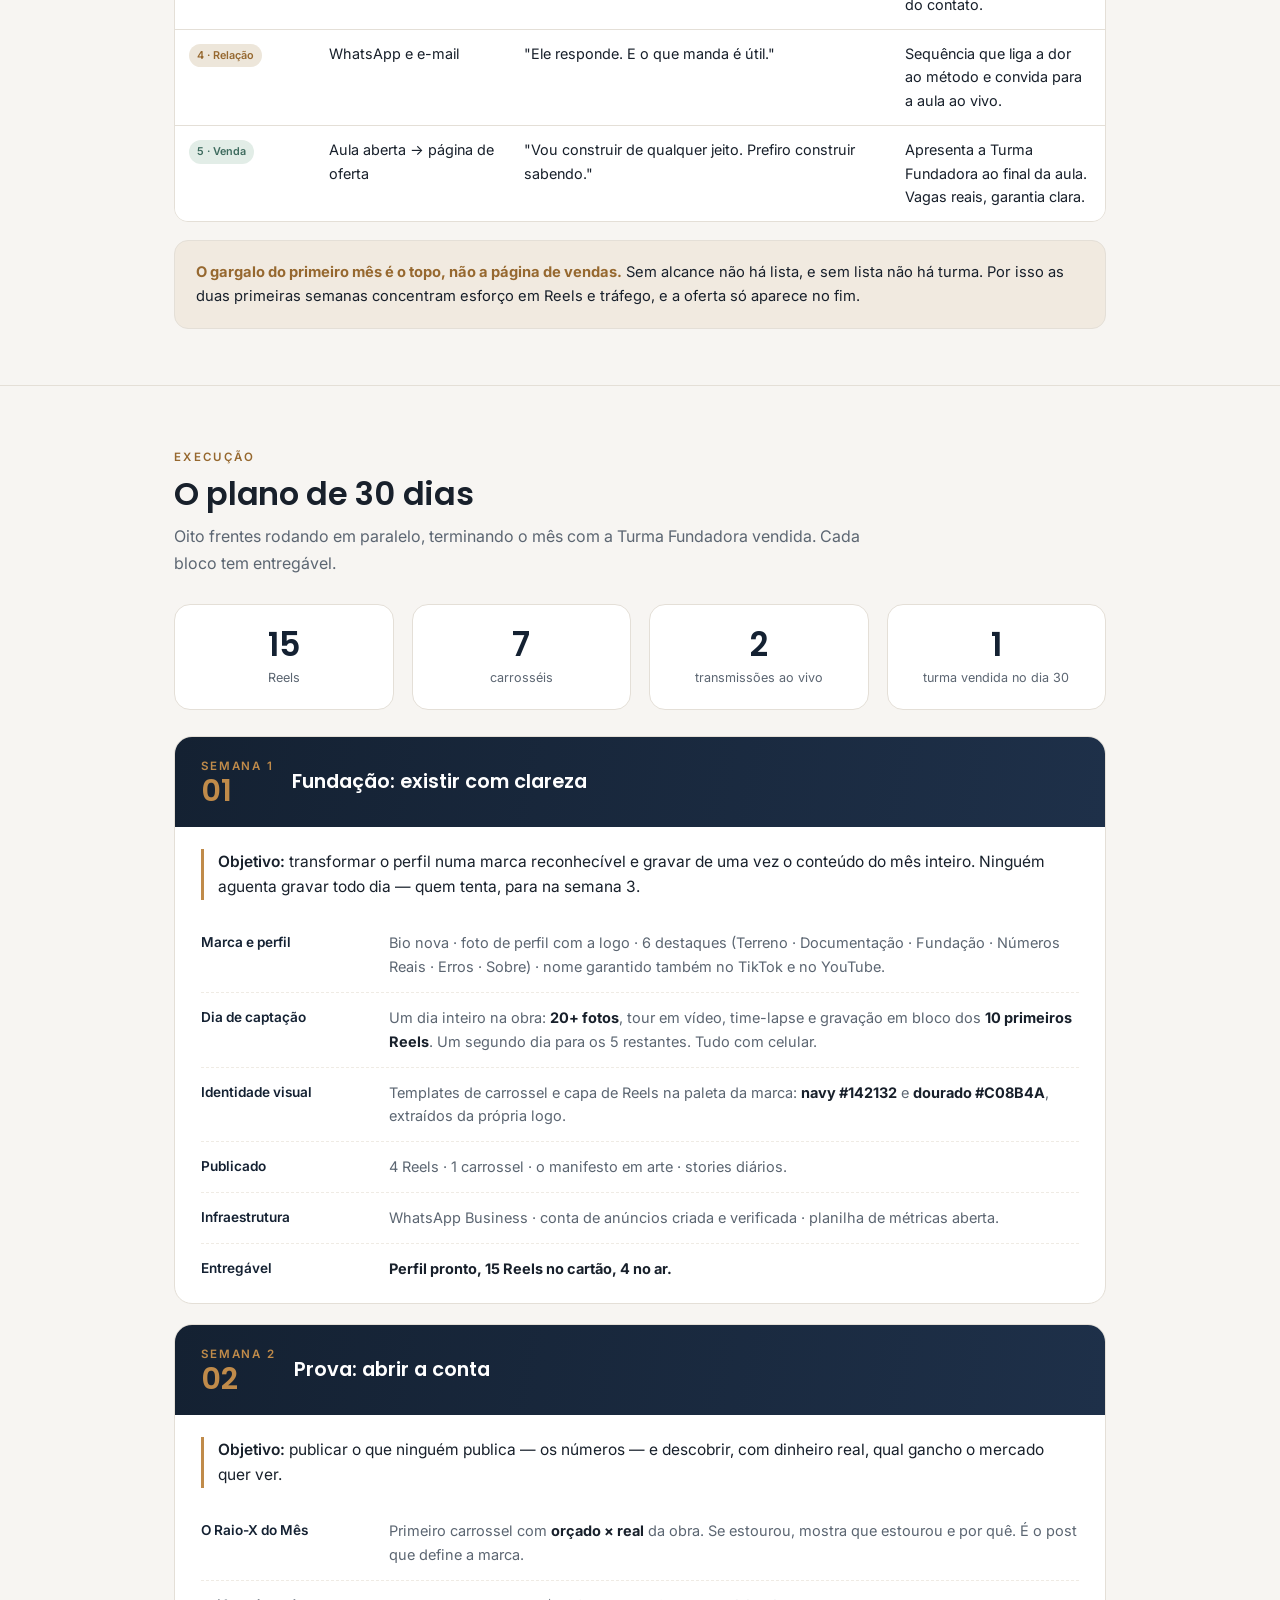
==== commit f1679e41: "feat: legendas prontas com botao copiar + fluxo de leitura na home Co-Authored-By: Claude Opus 4.8 <" ====
--- a/index.html
+++ b/index.html
@@ -55,6 +55,25 @@
   .hero strong,.manifesto strong,.cta strong,.week-h strong,.dark strong{color:#fff}
   .manifesto em,.cta em,.dark em{color:var(--gold)}
 
+  /* fluxo de leitura (como ler) */
+  .fluxo{display:grid;grid-template-columns:repeat(4,1fr);gap:16px}
+  .fstep{position:relative;background:var(--card);border:1px solid var(--line);border-radius:16px;padding:22px 20px;display:flex;flex-direction:column}
+  .fstep.aqui{border-color:var(--gold);border-width:1.5px;background:#FCFAF6}
+  .fstep .fs-top{display:flex;align-items:center;gap:10px;margin-bottom:12px;flex-wrap:wrap}
+  .fstep .fs-n{width:34px;height:34px;flex:0 0 auto;border-radius:10px;background:var(--navy);color:var(--gold);display:flex;align-items:center;justify-content:center;font-family:'Poppins',sans-serif;font-weight:600;font-size:15px}
+  .fstep.aqui .fs-n{background:var(--gold);color:var(--navy)}
+  .fstep .fs-tempo{font-size:11px;letter-spacing:.05em;text-transform:uppercase;color:var(--muted);font-weight:600}
+  .fstep h3{font-size:1.06rem;font-weight:600;margin-bottom:6px}
+  .fstep .fs-q{font-size:13.6px;color:var(--gold-dk);font-style:italic;margin-bottom:8px}
+  .fstep p{font-size:14px;color:var(--muted);margin:0}
+  .fstep .fs-link{display:inline-block;margin-top:auto;padding-top:14px;font-size:13.6px;font-weight:600;text-decoration:none;color:var(--gold-dk)}
+  .fstep:not(:last-child):after{content:"→";position:absolute;right:-13px;top:50%;transform:translateY(-50%);color:var(--gold);font-size:17px;font-weight:700;z-index:2}
+  @media(max-width:900px){
+    .fluxo{grid-template-columns:1fr 1fr}
+    .fstep:not(:last-child):after{display:none}
+  }
+  @media(max-width:560px){ .fluxo{grid-template-columns:1fr} }
+
   .grid{display:grid;gap:18px}
   .g2{grid-template-columns:1fr 1fr}
   .g3{grid-template-columns:repeat(3,1fr)}
@@ -197,6 +216,7 @@
 
 <nav>
   <div class="wrap">
+    <a href="#comoler">Como ler</a>
     <a href="guia-execucao-conteudo.html" style="color:var(--gold-dk);font-weight:600">🎬 Guia de execução</a>
     <a href="roteiros-conteudo.html" style="color:var(--gold-dk);font-weight:600">🎤 Roteiros</a>
     <a href="estrutura-produtos-oferta.html" style="color:var(--gold-dk);font-weight:600">💰 O que você vende</a>
@@ -220,38 +240,57 @@
 </nav>
 
 <!-- ══════ OPORTUNIDADE ══════ -->
-<!-- ══════ CARDS DAS PÁGINAS-COMPANION ══════ -->
-<section id="guia" style="padding-top:44px;padding-bottom:44px">
-  <div class="wrap">
-    <p class="eyebrow" style="margin-bottom:14px">As duas páginas que fazem o plano acontecer</p>
-    <div class="grid g2" style="gap:16px">
-
-      <a href="guia-execucao-conteudo.html" style="text-decoration:none;color:inherit;display:block">
-        <div class="dark" style="height:100%;background:linear-gradient(120deg,var(--navy),var(--navy-2));border:1px solid rgba(192,139,74,.35);border-radius:20px;padding:28px 30px;position:relative;overflow:hidden">
-          <div style="position:absolute;top:-40%;right:-16%;width:300px;height:300px;border-radius:50%;background:radial-gradient(circle,rgba(192,139,74,.18),transparent 68%)"></div>
-          <div style="position:relative">
-            <div style="font-size:2.2rem;line-height:1;margin-bottom:14px">🎬</div>
-            <span class="eyebrow" style="color:var(--gold)">Guia de execução</span>
-            <h3 style="font-family:'Poppins';color:#fff;font-size:1.3rem;font-weight:600;line-height:1.25;margin:8px 0 8px">Como colocar o conteúdo de pé, sem ser da área</h3>
-            <p style="color:#B9C2CE;font-size:14.4px;margin-bottom:18px">O que gravar antes, o tom de voz, as 7 técnicas, e os <strong>30 dias com legenda pronta</strong> — com os momentos de captar contato e de vender marcados.</p>
-            <span style="display:inline-block;background:var(--gold);color:var(--navy);font-family:'Poppins';font-weight:600;font-size:.92rem;padding:11px 22px;border-radius:11px">Abrir o guia →</span>
-          </div>
-        </div>
-      </a>
-
-      <a href="estrutura-produtos-oferta.html" style="text-decoration:none;color:inherit;display:block">
-        <div class="dark" style="height:100%;background:linear-gradient(120deg,var(--navy),var(--navy-2));border:1px solid rgba(192,139,74,.35);border-radius:20px;padding:28px 30px;position:relative;overflow:hidden">
-          <div style="position:absolute;top:-40%;right:-16%;width:300px;height:300px;border-radius:50%;background:radial-gradient(circle,rgba(192,139,74,.18),transparent 68%)"></div>
-          <div style="position:relative">
-            <div style="font-size:2.2rem;line-height:1;margin-bottom:14px">💰</div>
-            <span class="eyebrow" style="color:var(--gold)">Estrutura de produtos e oferta</span>
-            <h3 style="font-family:'Poppins';color:#fff;font-size:1.3rem;font-weight:600;line-height:1.25;margin:8px 0 8px">O que você vende — e na ordem certa</h3>
-            <p style="color:#B9C2CE;font-size:14.4px;margin-bottom:18px">A isca grátis, o curso por dentro (módulo a módulo), os bônus, o preço, a garantia e <strong>por que a pessoa compra</strong>. A máquina de receita inteira.</p>
-            <span style="display:inline-block;background:var(--gold);color:var(--navy);font-family:'Poppins';font-weight:600;font-size:.92rem;padding:11px 22px;border-radius:11px">Ver a estrutura →</span>
-          </div>
-        </div>
-      </a>
-
+<!-- ══════ COMO LER · FLUXO ══════ -->
+<section id="comoler" style="padding-top:46px">
+  <div class="wrap">
+    <div class="sec-h">
+      <span class="eyebrow">Comece por aqui</span>
+      <h2>Como ler este planejamento</h2>
+      <p>Este planejamento tem <strong>quatro partes</strong>, e elas foram escritas para serem lidas <strong>nesta ordem</strong>. Cada uma responde a uma pergunta diferente — e uma só faz sentido depois da anterior.</p>
+    </div>
+
+    <div class="fluxo">
+
+      <div class="fstep aqui">
+        <div class="fs-top"><span class="fs-n">1</span><span class="fs-tempo">~20 min · você está aqui</span></div>
+        <h3>Entenda o negócio</h3>
+        <p class="fs-q">"Por que alguém vai comprar de mim?"</p>
+        <p>Esta página. O mercado, o problema que a marca ataca, para quem falamos, o que a PW vende e como o dinheiro entra. É a base de tudo.</p>
+        <span class="fs-link" style="color:var(--muted)">Leia até o fim ↓</span>
+      </div>
+
+      <div class="fstep">
+        <div class="fs-top"><span class="fs-n">2</span><span class="fs-tempo">~10 min</span></div>
+        <h3>Veja o que será vendido</h3>
+        <p class="fs-q">"O que exatamente eu vou oferecer?"</p>
+        <p>A escada de produtos: a isca grátis, o treinamento por dentro (módulo a módulo), os bônus, o preço e a garantia.</p>
+        <a class="fs-link" href="estrutura-produtos-oferta.html">💰 O que você vende →</a>
+      </div>
+
+      <div class="fstep">
+        <div class="fs-top"><span class="fs-n">3</span><span class="fs-tempo">~15 min</span></div>
+        <h3>Aprenda a produzir</h3>
+        <p class="fs-q">"Como eu faço isso na prática?"</p>
+        <p>O passo a passo de execução: o que filmar antes, o tom de voz, as técnicas, e o calendário dos 30 dias com o momento certo de captar contato e de vender.</p>
+        <a class="fs-link" href="guia-execucao-conteudo.html">🎬 Guia de execução →</a>
+      </div>
+
+      <div class="fstep">
+        <div class="fs-top"><span class="fs-n">4</span><span class="fs-tempo">no dia a dia</span></div>
+        <h3>Execute</h3>
+        <p class="fs-q">"O que eu falo e o que eu posto?"</p>
+        <p>A fala pronta de cada vídeo e a legenda de cada post, com assinatura, hashtags e botão de copiar. É a página que você abre na hora de gravar.</p>
+        <a class="fs-link" href="roteiros-conteudo.html">🎤 Roteiros e legendas →</a>
+      </div>
+
+    </div>
+
+    <div class="alert" style="margin-top:26px">
+      <b>Por que ler tudo antes de gravar o primeiro vídeo.</b> A tentação é pular direto para o calendário dos 30 dias e começar a postar. Não faça isso. Os 30 dias não são uma lista de ideias soltas: eles formam <strong>um caminho que termina numa venda no dia 27</strong>. Cada post existe por um motivo, e na ordem em que está. Quem começa a postar sem entender esse fio publica conteúdo bonito, junta seguidor, e no fim do mês não tem lista nem venda — porque os 26 dias anteriores não foram construídos para isso.
+    </div>
+
+    <div class="good" style="margin-top:14px">
+      <b>Uma leitura de 45 minutos, uma vez.</b> Depois disso você só volta aqui para consultar. As partes 3 e 4 são de uso diário — as partes 1 e 2 você lê uma vez e entende o resto do ano inteiro.
     </div>
   </div>
 </section>
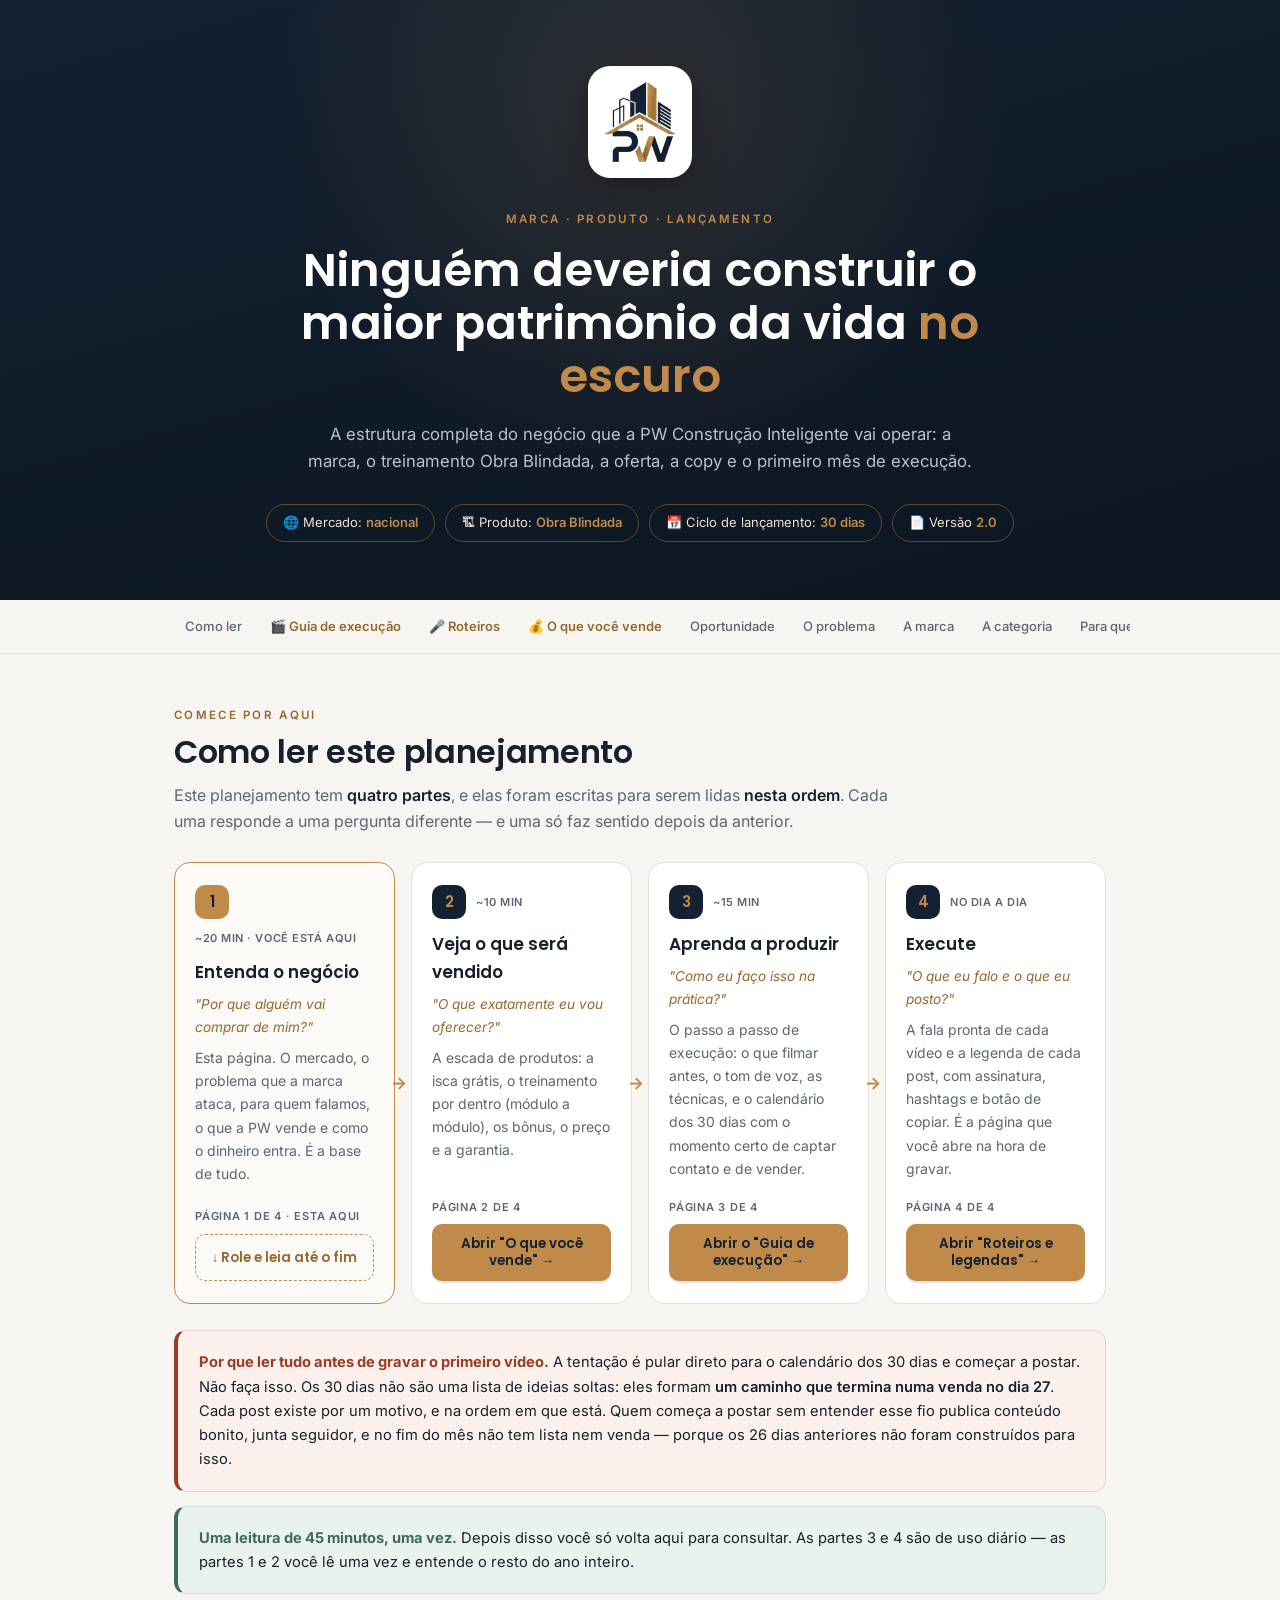
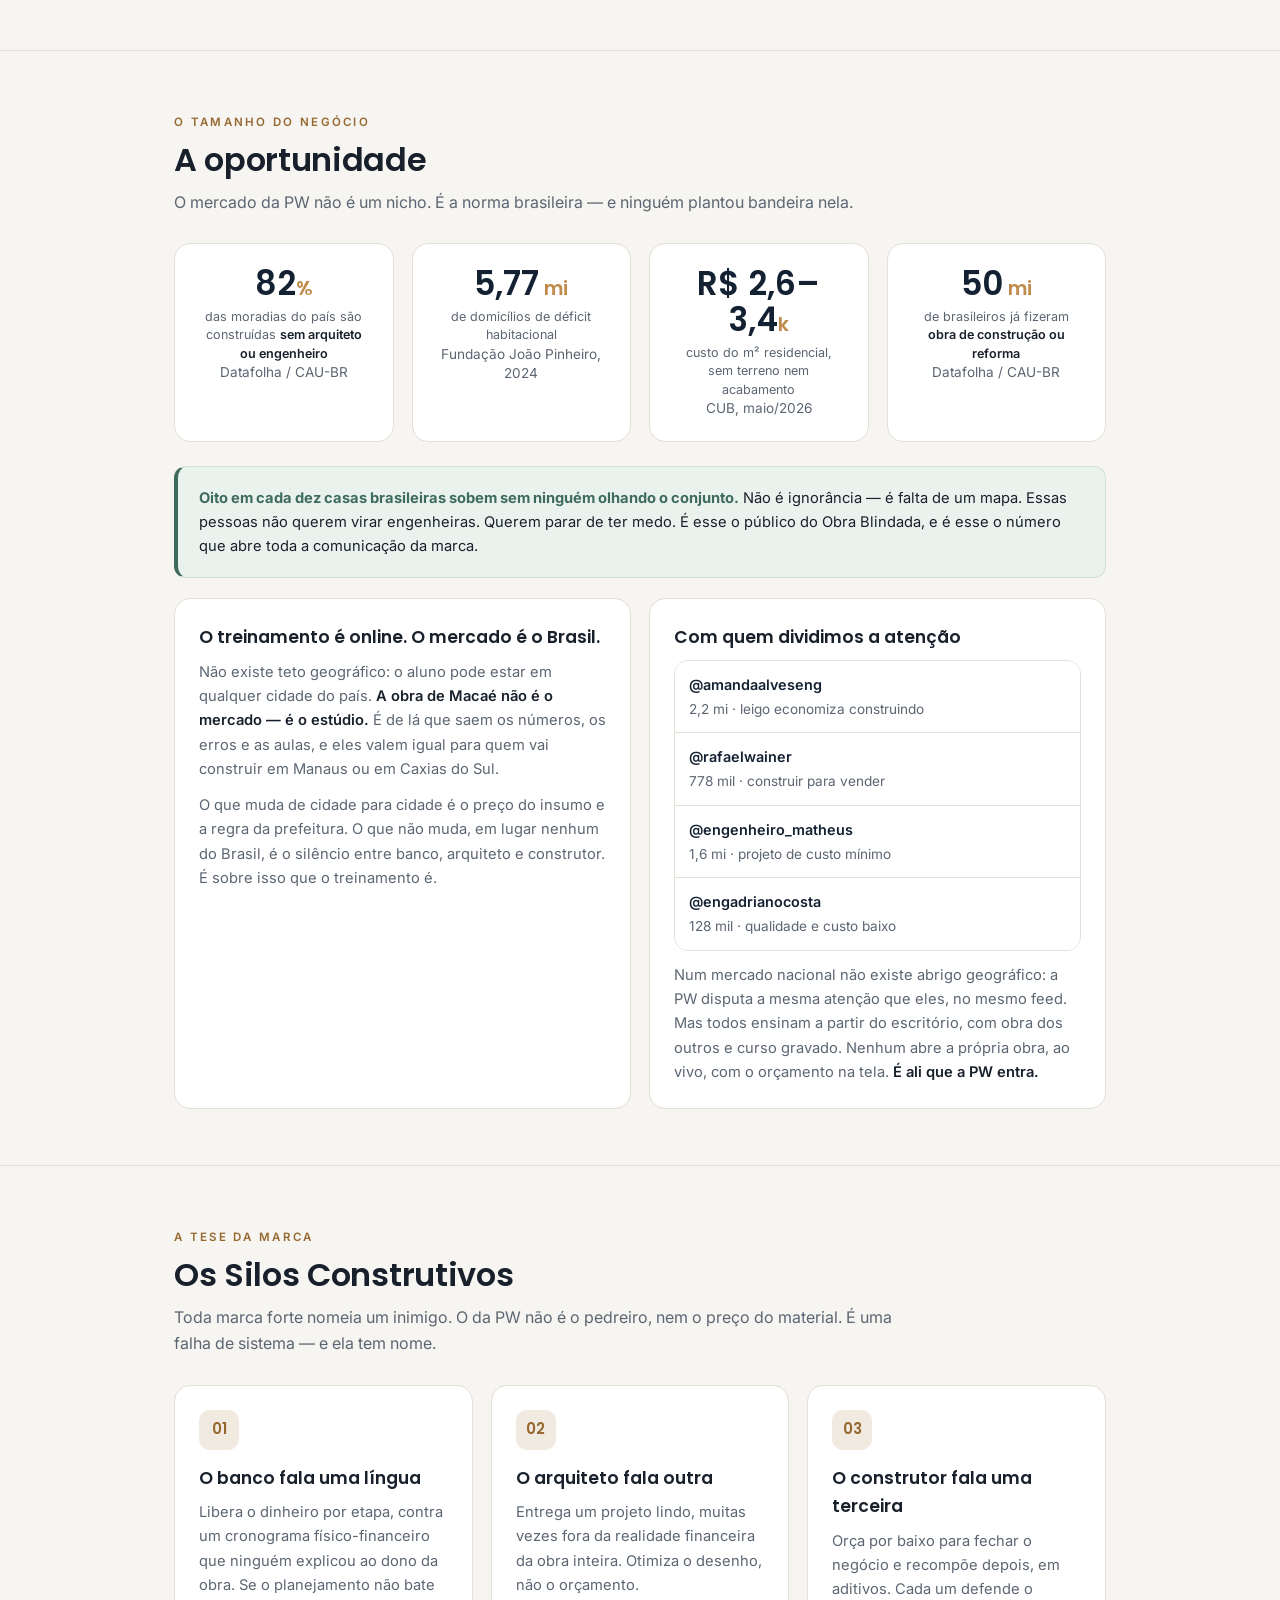
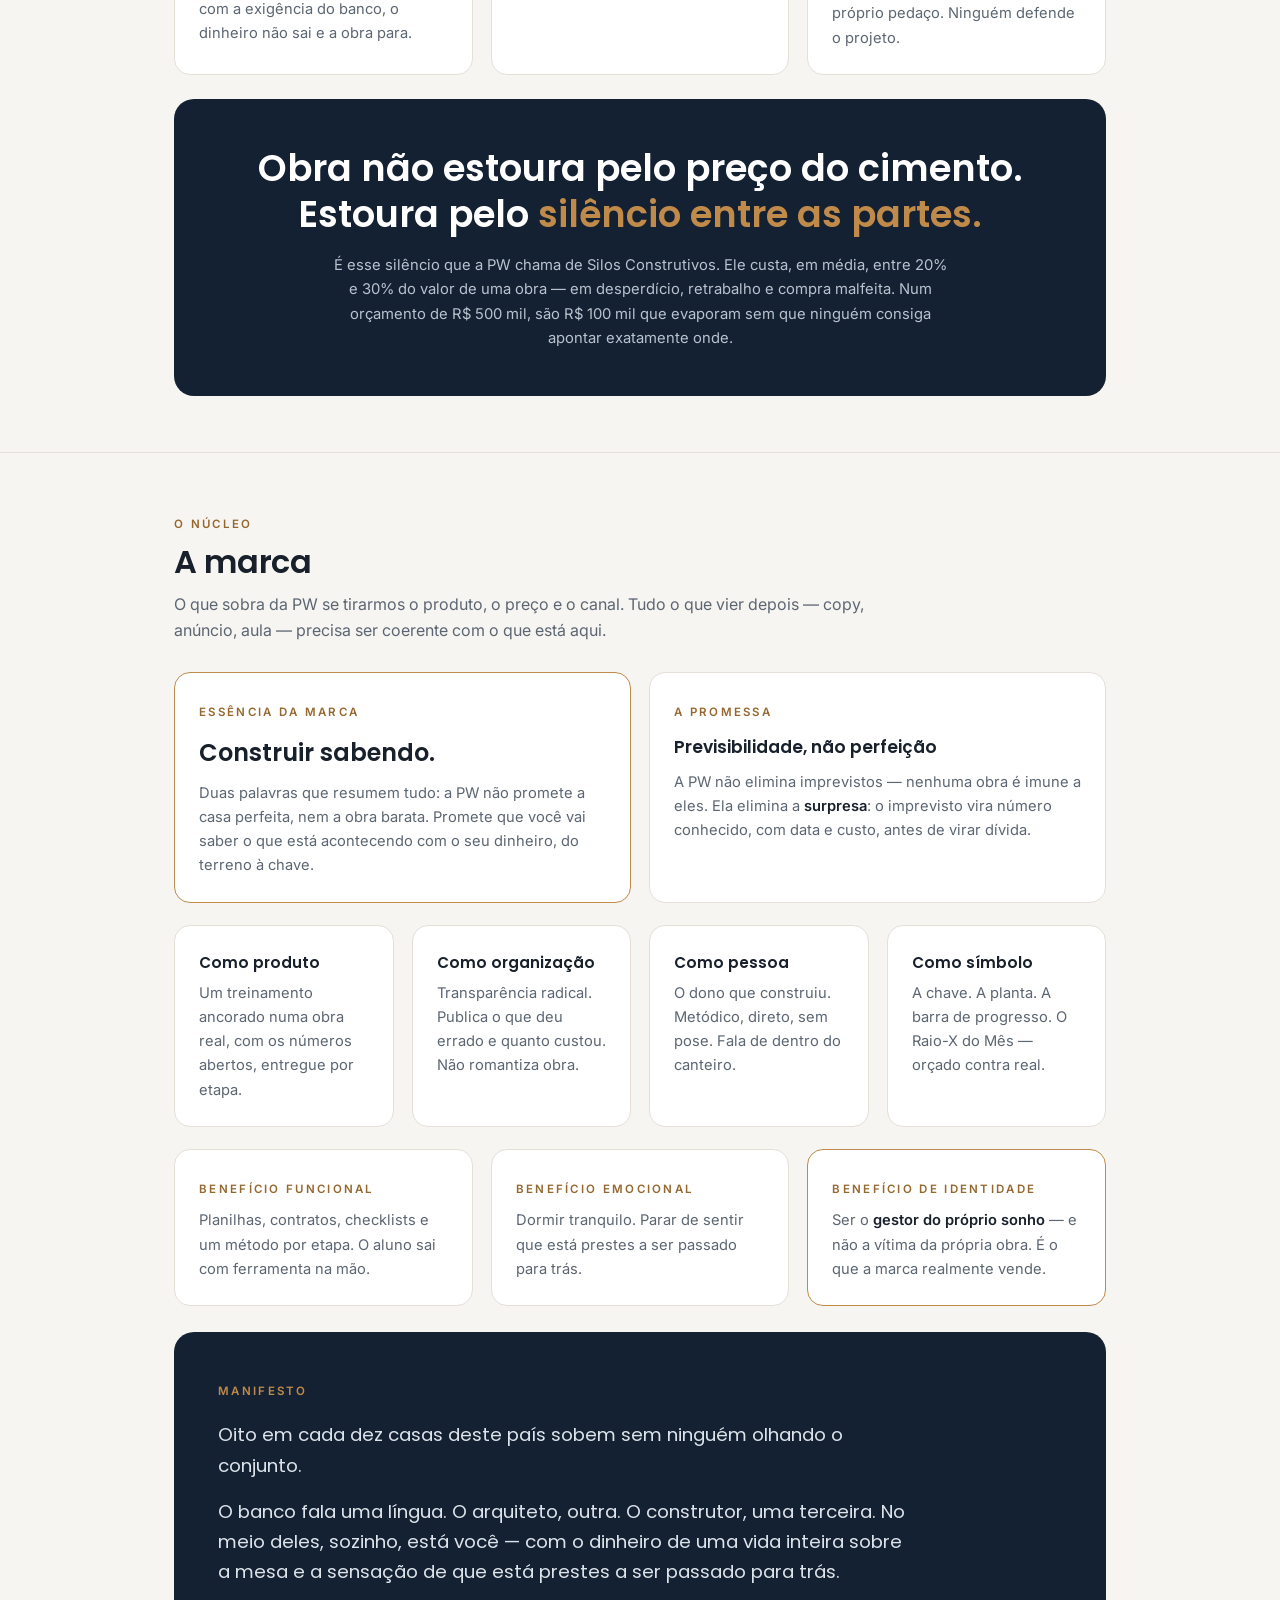
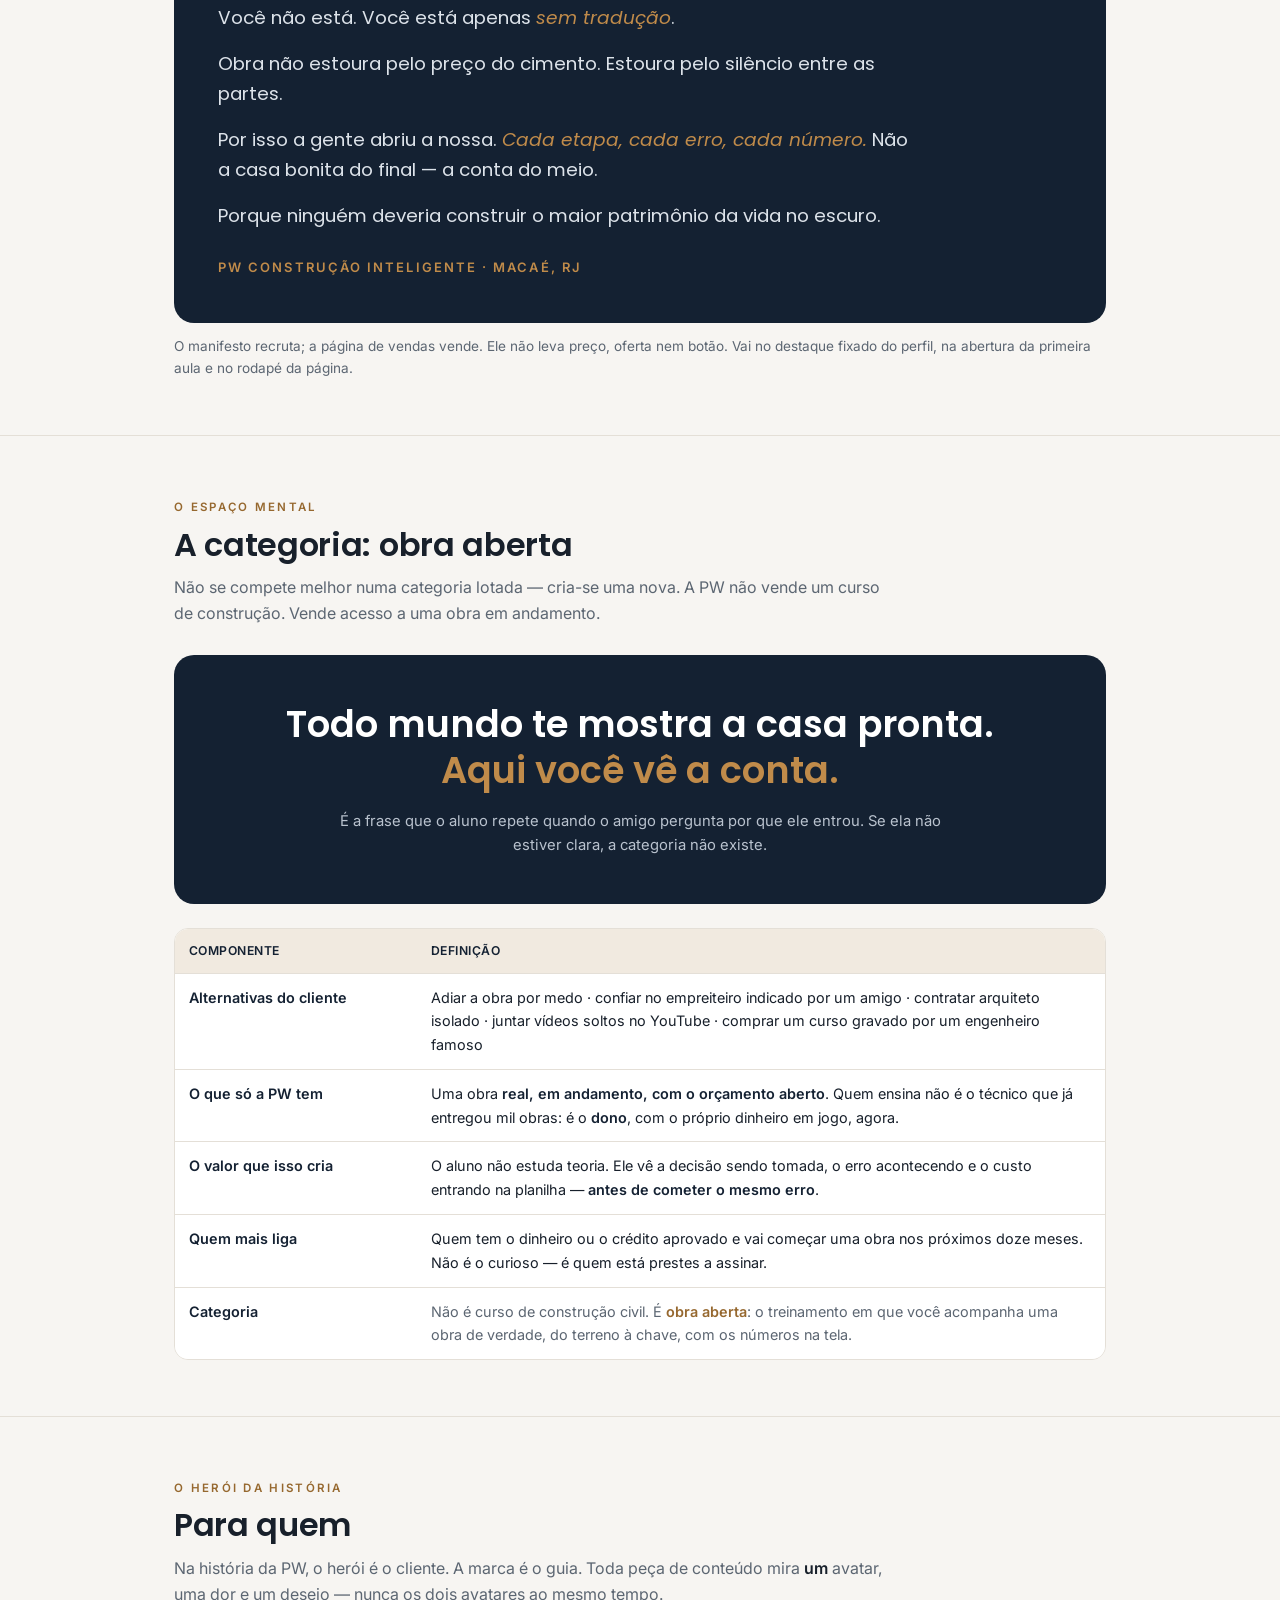
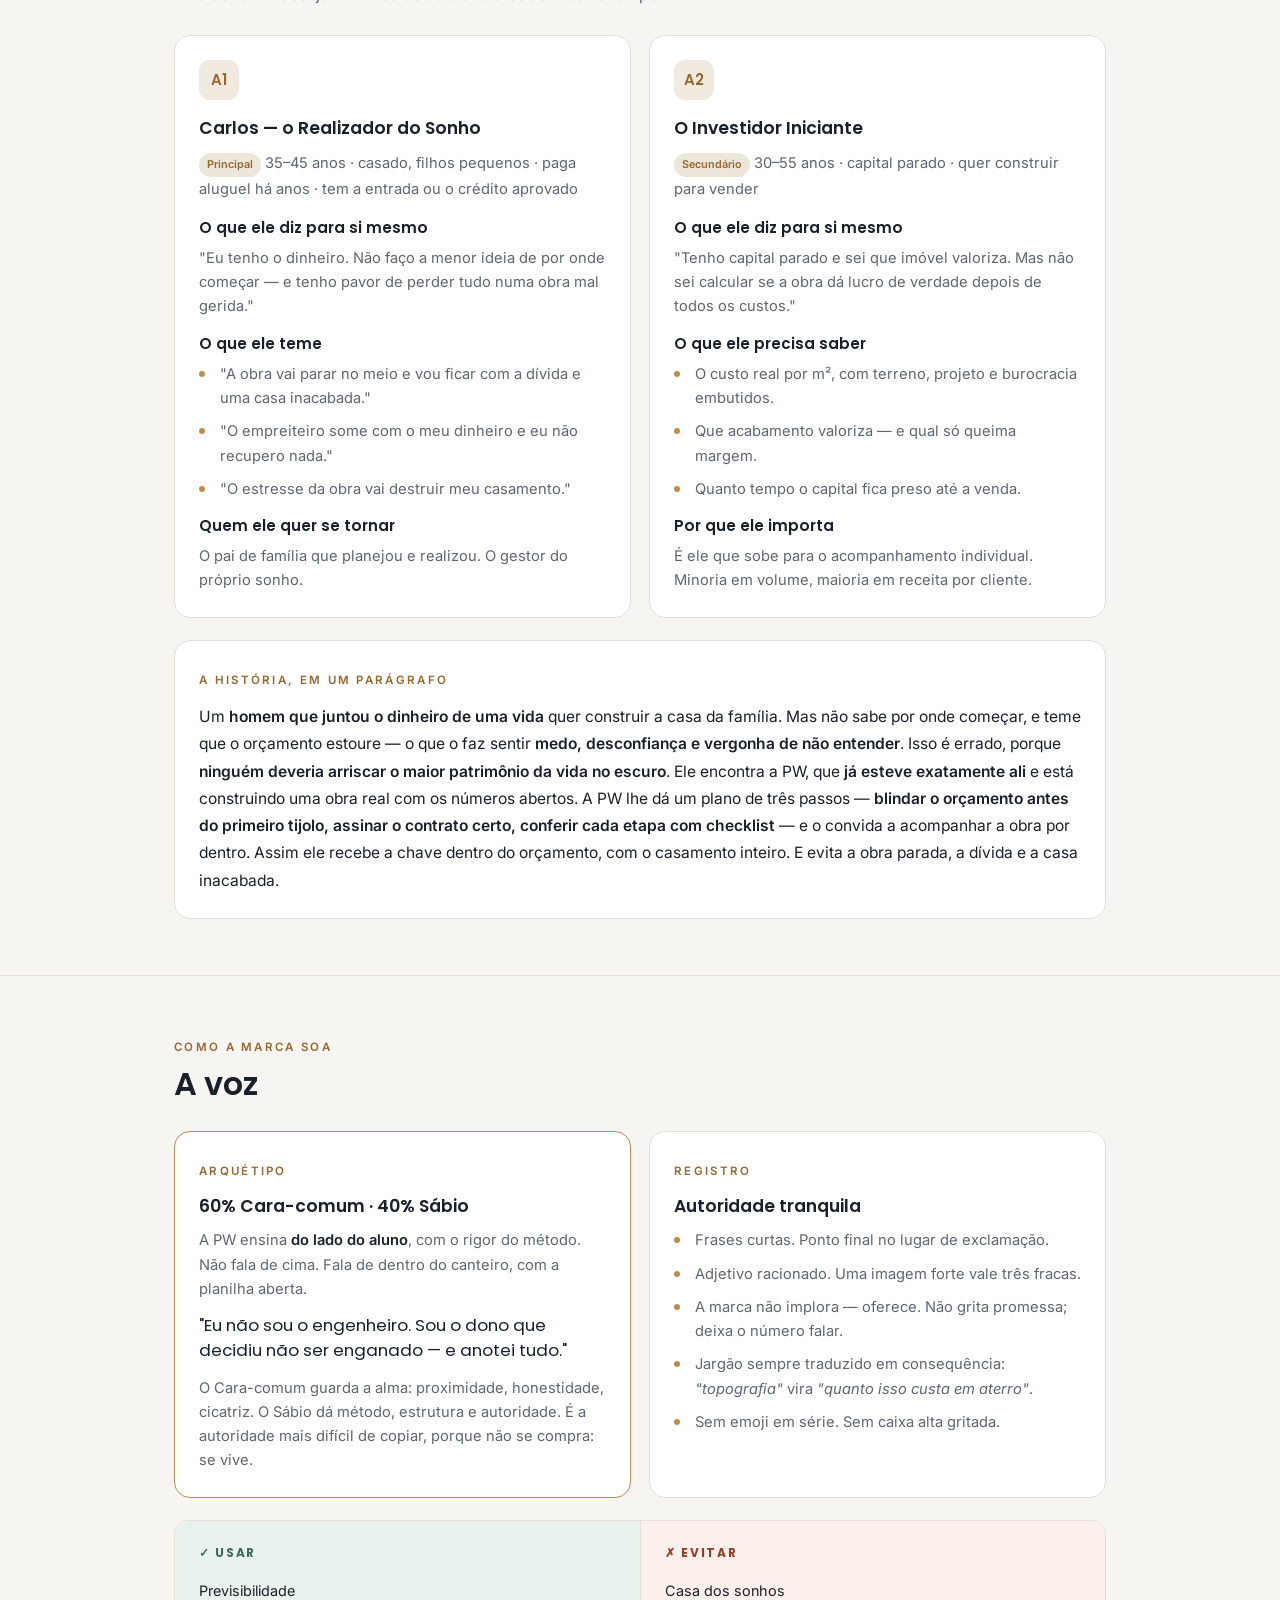
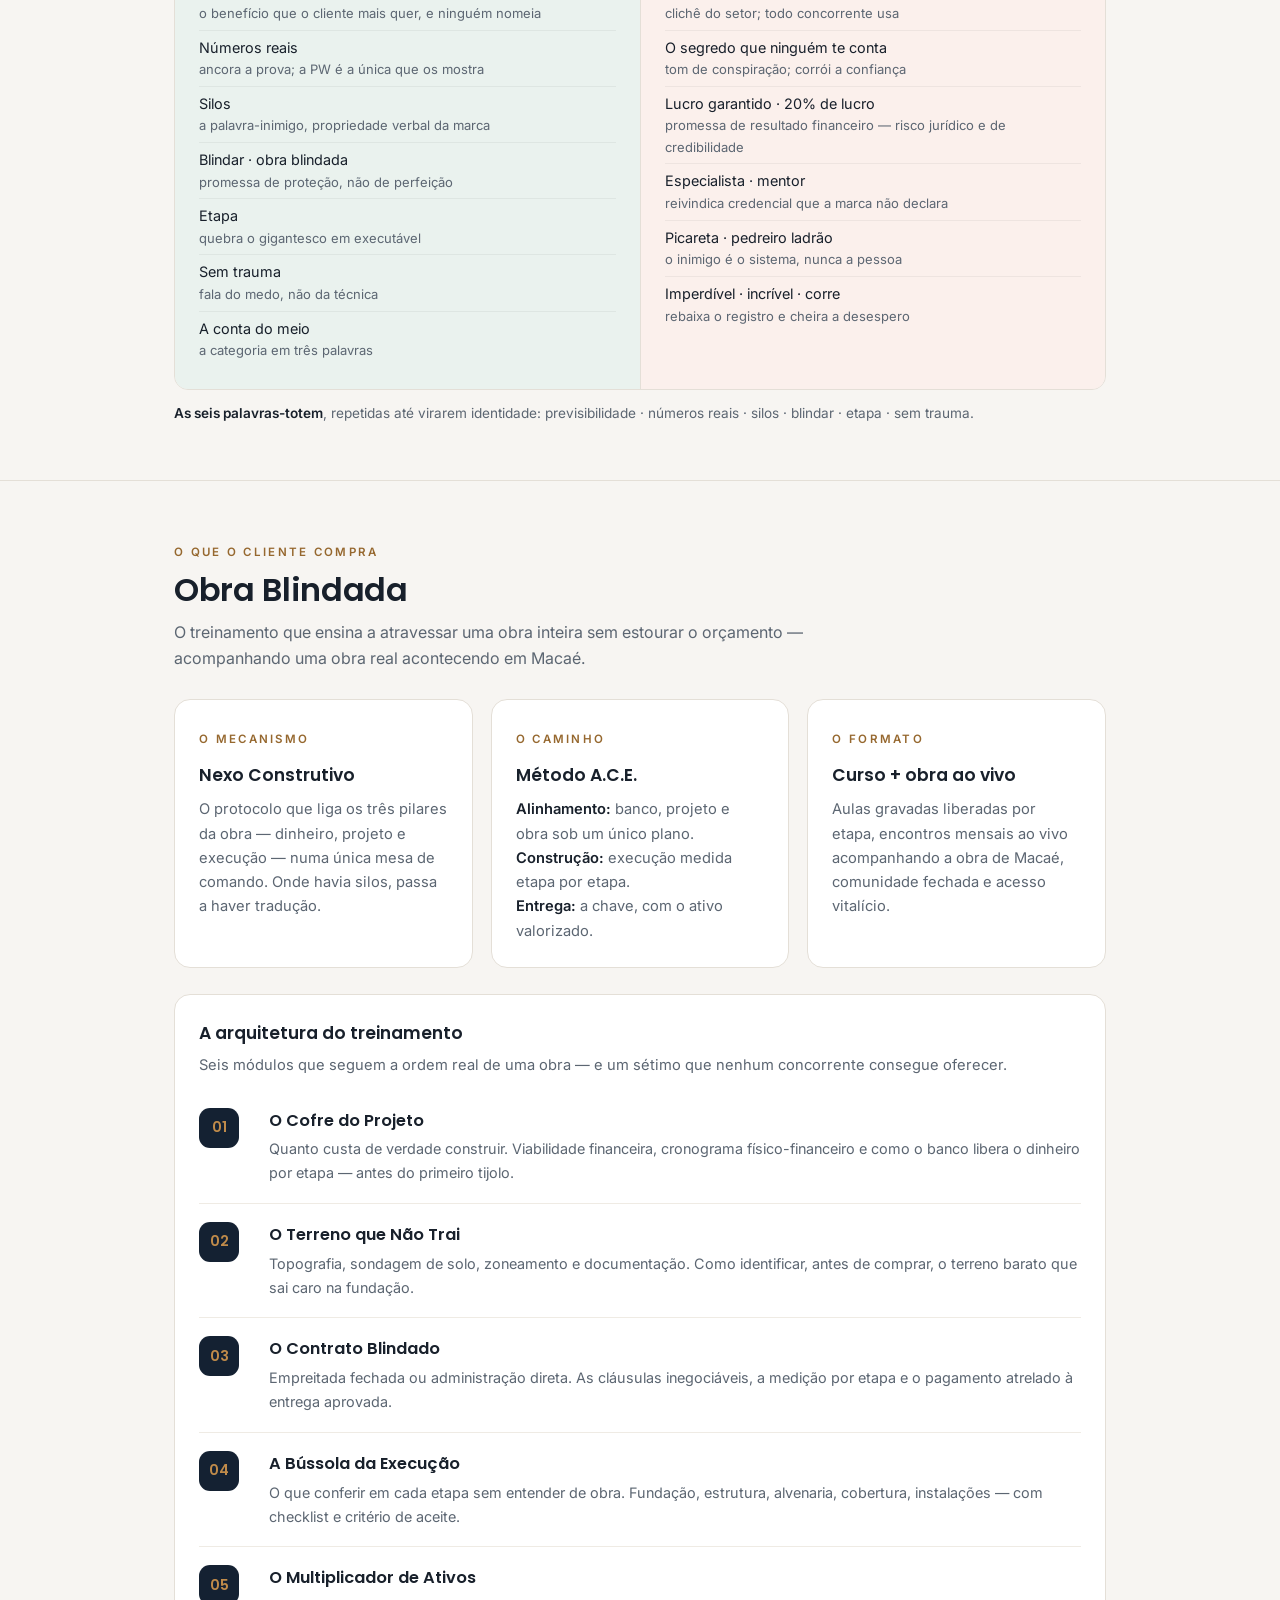
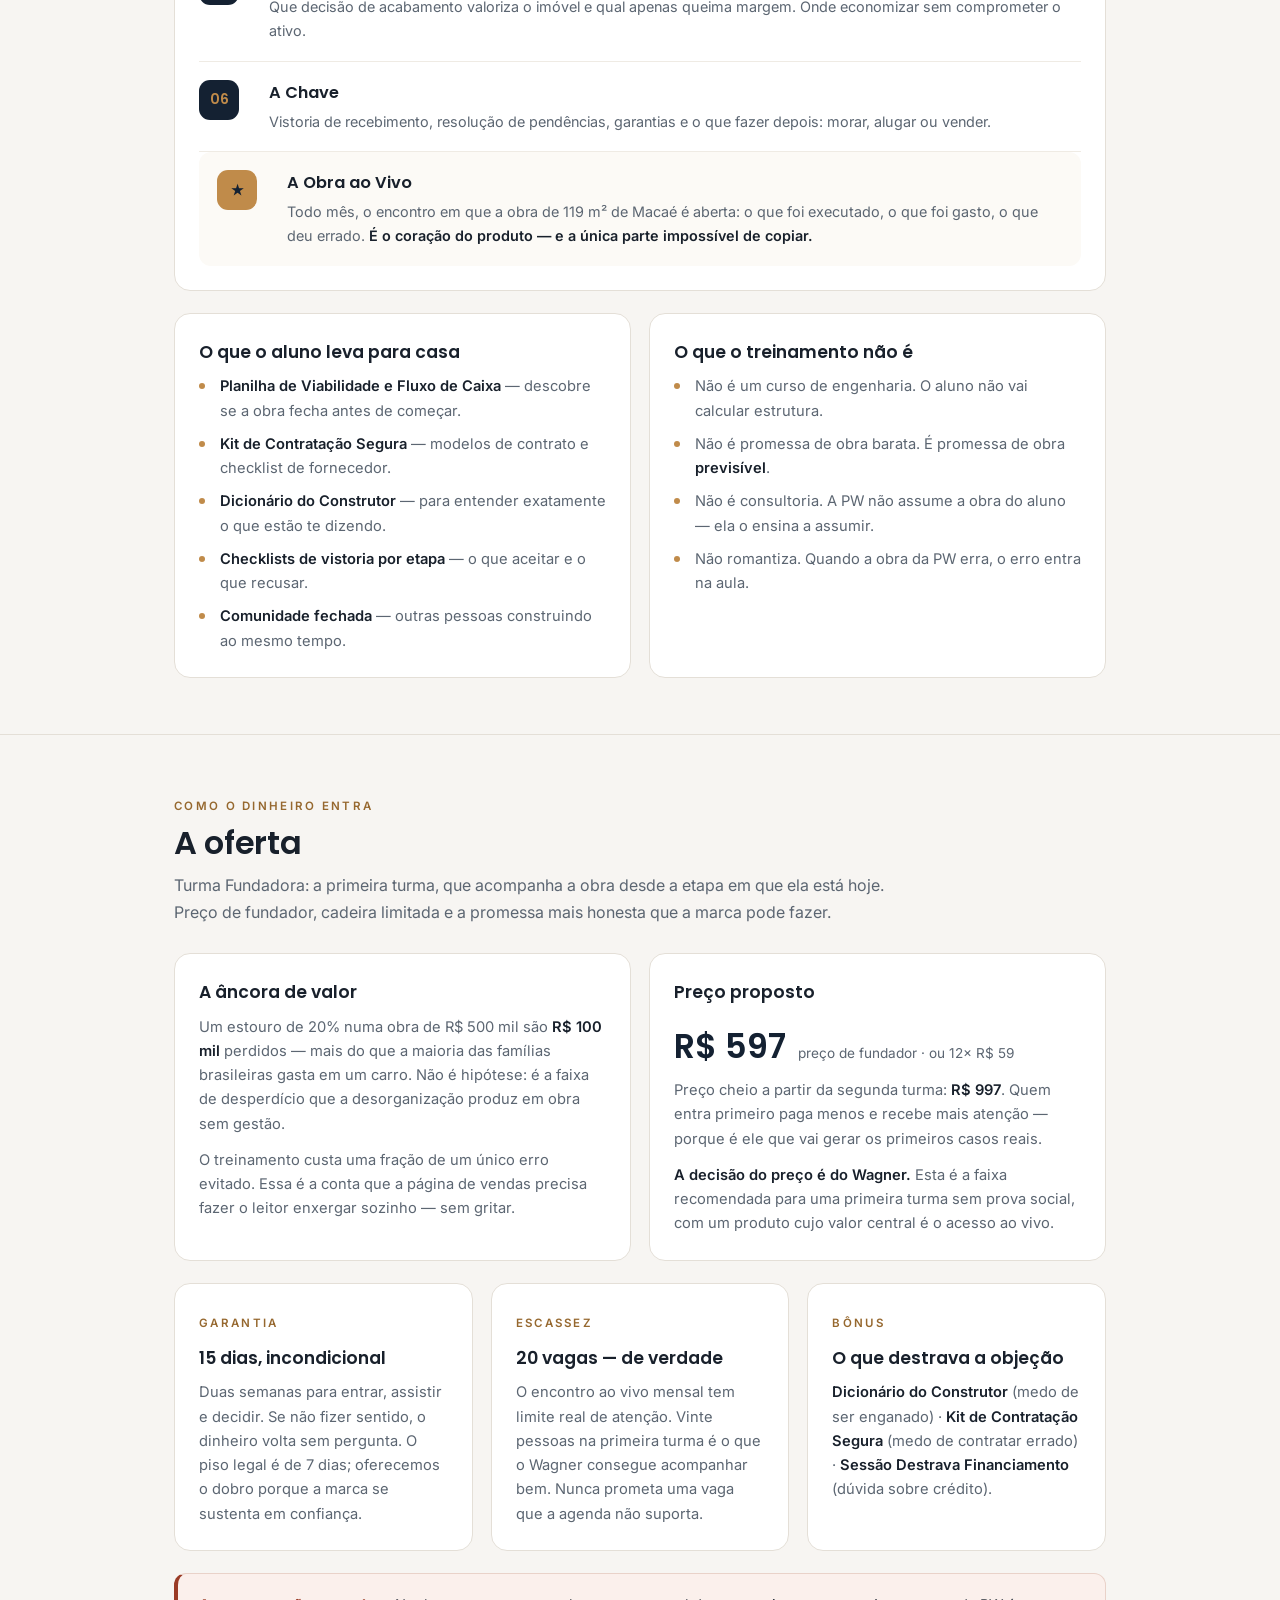
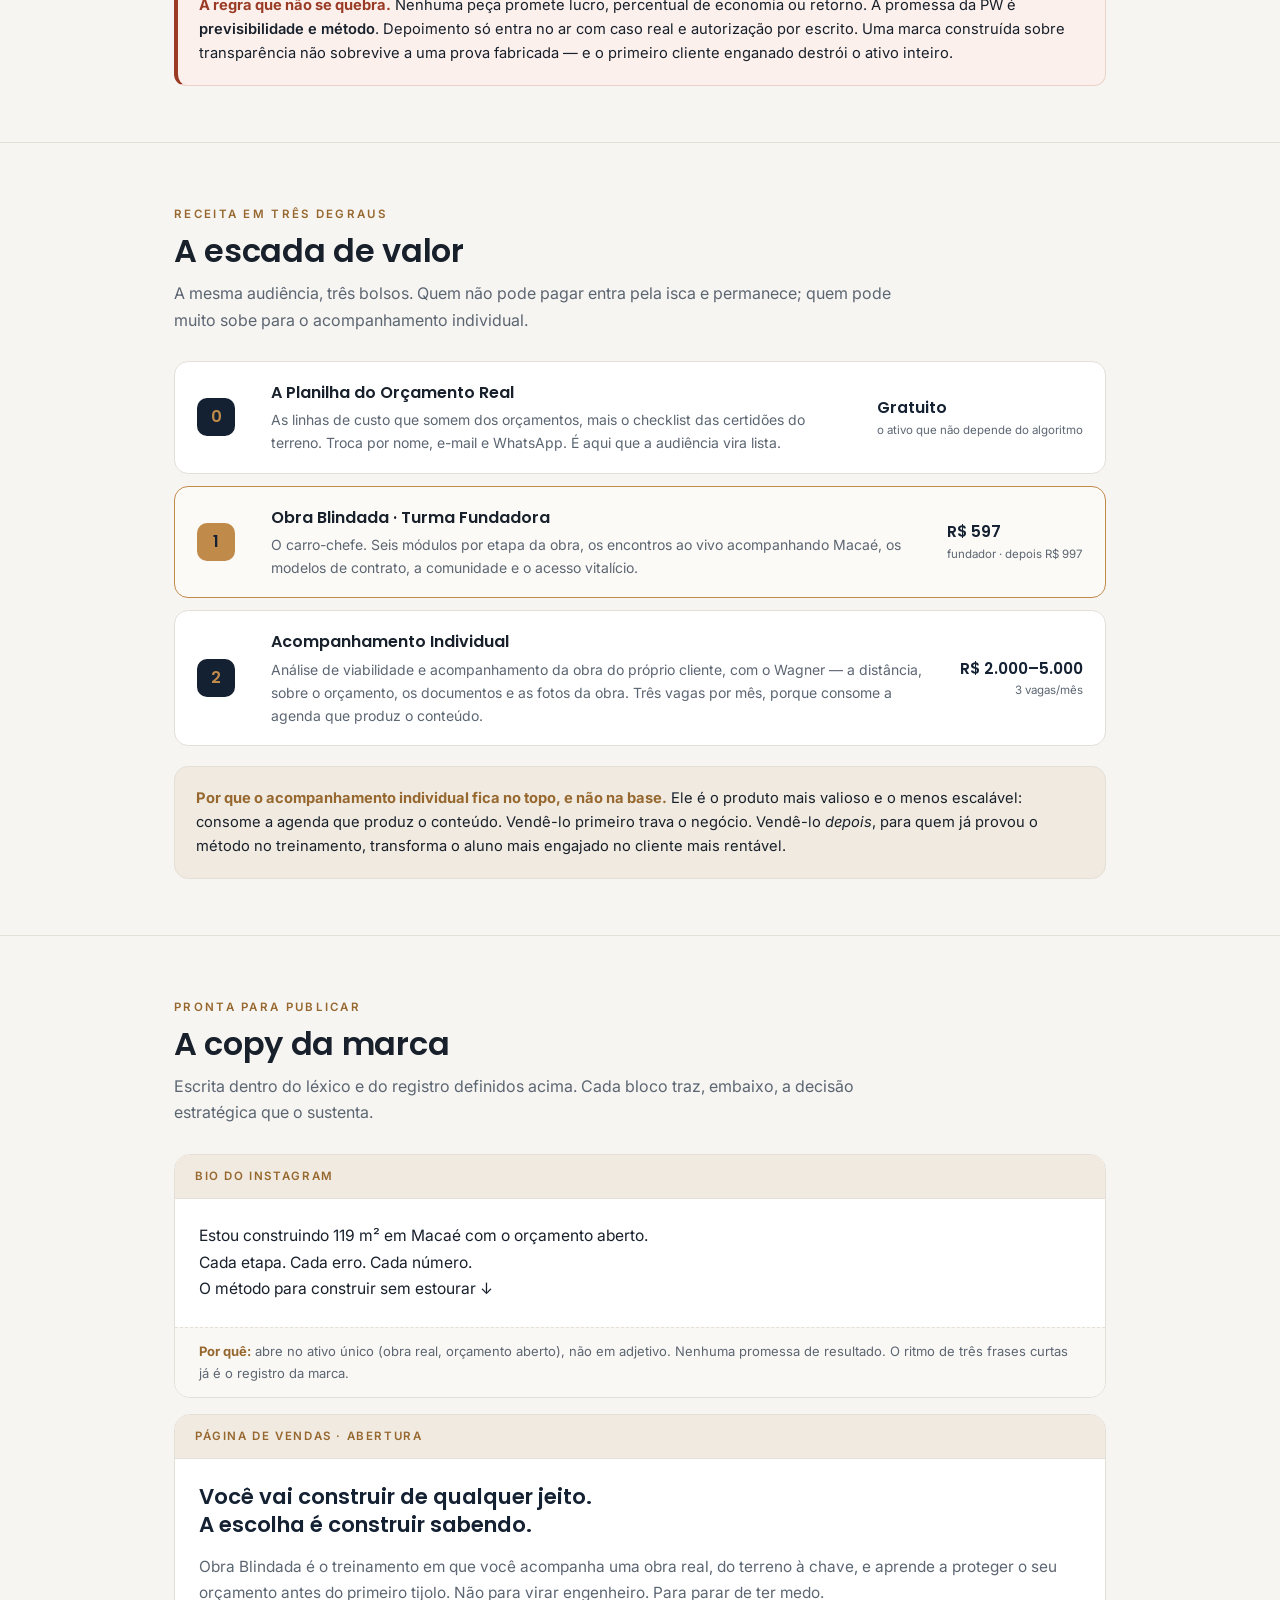
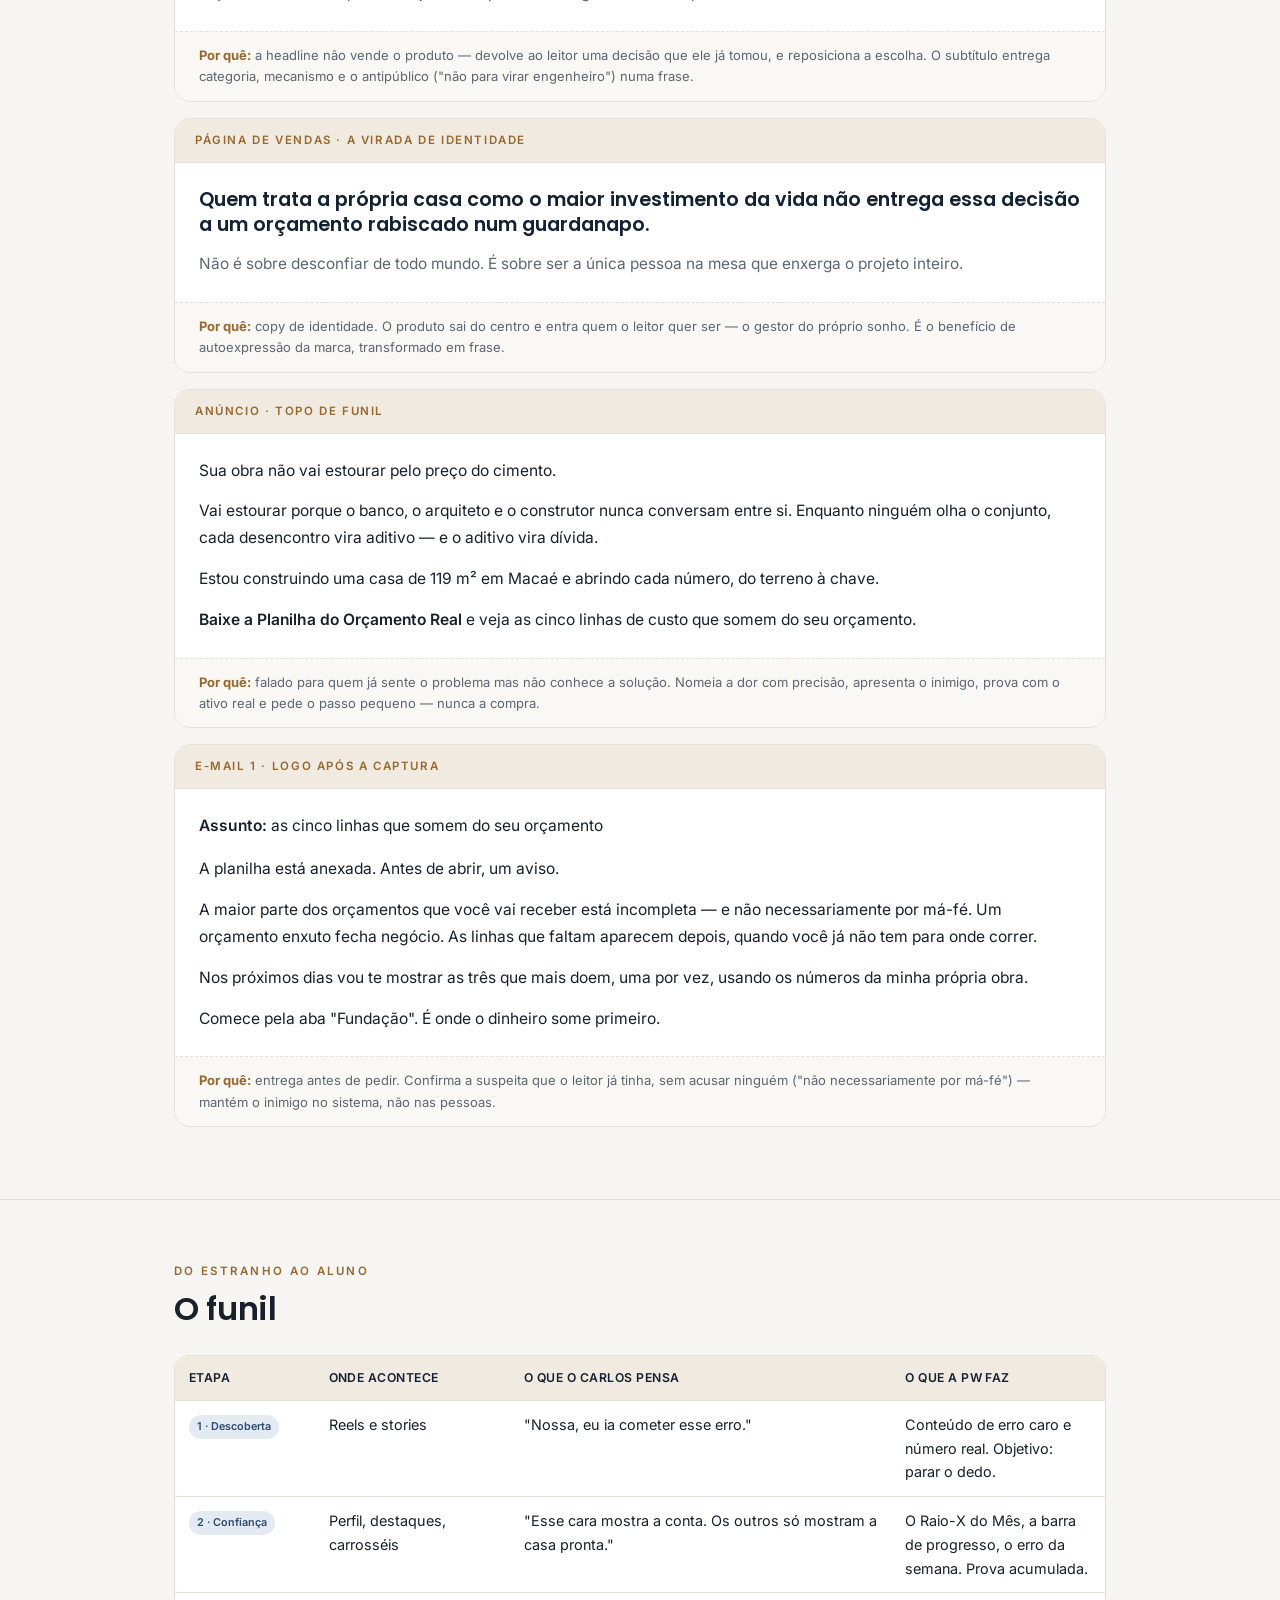
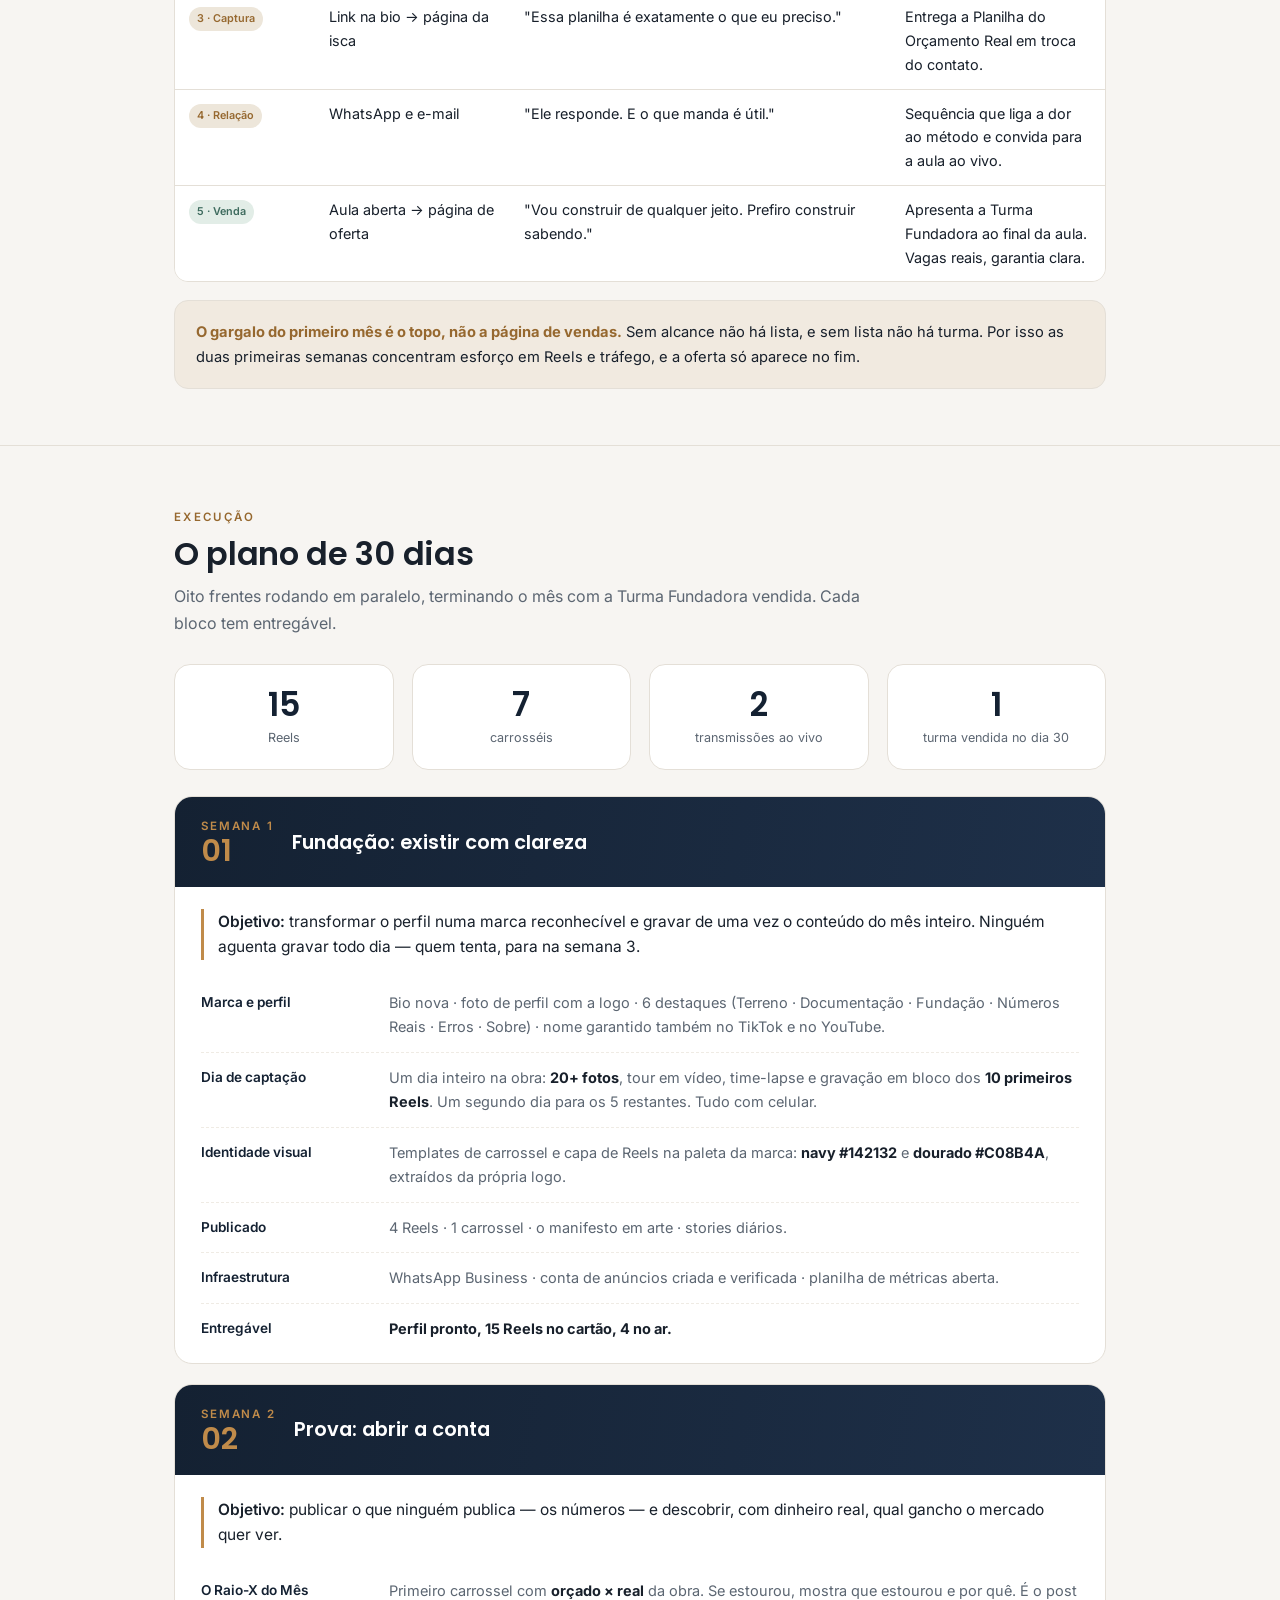
==== commit f7a35e97: "style: botoes evidentes no fluxo de leitura da home Co-Authored-By: Claude Opus 4.8 <noreply@anthrop" ====
--- a/index.html
+++ b/index.html
@@ -66,7 +66,12 @@
   .fstep h3{font-size:1.06rem;font-weight:600;margin-bottom:6px}
   .fstep .fs-q{font-size:13.6px;color:var(--gold-dk);font-style:italic;margin-bottom:8px}
   .fstep p{font-size:14px;color:var(--muted);margin:0}
-  .fstep .fs-link{display:inline-block;margin-top:auto;padding-top:14px;font-size:13.6px;font-weight:600;text-decoration:none;color:var(--gold-dk)}
+  .fstep .fs-foot{margin-top:auto;padding-top:18px}
+  .fstep .fs-hint{display:block;font-size:11px;letter-spacing:.07em;text-transform:uppercase;color:var(--muted);font-weight:600;margin-bottom:8px}
+  .fs-btn{display:flex;align-items:center;justify-content:center;gap:7px;text-align:center;background:var(--gold);color:var(--navy);font-family:'Poppins',sans-serif;font-weight:600;font-size:13.4px;line-height:1.25;text-decoration:none;padding:12px 12px;border-radius:10px;box-shadow:0 2px 0 rgba(20,33,50,.12);transition:background .15s,transform .08s}
+  .fs-btn:hover{background:var(--gold-lt)}
+  .fs-btn:active{transform:translateY(1px);box-shadow:none}
+  .fs-aqui{display:flex;align-items:center;justify-content:center;gap:7px;border:1px dashed var(--gold);color:var(--gold-dk);border-radius:10px;padding:12px;font-size:13.2px;font-weight:600;font-family:'Poppins',sans-serif}
   .fstep:not(:last-child):after{content:"→";position:absolute;right:-13px;top:50%;transform:translateY(-50%);color:var(--gold);font-size:17px;font-weight:700;z-index:2}
   @media(max-width:900px){
     .fluxo{grid-template-columns:1fr 1fr}
@@ -256,7 +261,10 @@
         <h3>Entenda o negócio</h3>
         <p class="fs-q">"Por que alguém vai comprar de mim?"</p>
         <p>Esta página. O mercado, o problema que a marca ataca, para quem falamos, o que a PW vende e como o dinheiro entra. É a base de tudo.</p>
-        <span class="fs-link" style="color:var(--muted)">Leia até o fim ↓</span>
+        <div class="fs-foot">
+          <span class="fs-hint">Página 1 de 4 · esta aqui</span>
+          <span class="fs-aqui">↓ Role e leia até o fim</span>
+        </div>
       </div>
 
       <div class="fstep">
@@ -264,7 +272,10 @@
         <h3>Veja o que será vendido</h3>
         <p class="fs-q">"O que exatamente eu vou oferecer?"</p>
         <p>A escada de produtos: a isca grátis, o treinamento por dentro (módulo a módulo), os bônus, o preço e a garantia.</p>
-        <a class="fs-link" href="estrutura-produtos-oferta.html">💰 O que você vende →</a>
+        <div class="fs-foot">
+          <span class="fs-hint">Página 2 de 4</span>
+          <a class="fs-btn" href="estrutura-produtos-oferta.html">Abrir "O que você vende" →</a>
+        </div>
       </div>
 
       <div class="fstep">
@@ -272,7 +283,10 @@
         <h3>Aprenda a produzir</h3>
         <p class="fs-q">"Como eu faço isso na prática?"</p>
         <p>O passo a passo de execução: o que filmar antes, o tom de voz, as técnicas, e o calendário dos 30 dias com o momento certo de captar contato e de vender.</p>
-        <a class="fs-link" href="guia-execucao-conteudo.html">🎬 Guia de execução →</a>
+        <div class="fs-foot">
+          <span class="fs-hint">Página 3 de 4</span>
+          <a class="fs-btn" href="guia-execucao-conteudo.html">Abrir o "Guia de execução" →</a>
+        </div>
       </div>
 
       <div class="fstep">
@@ -280,7 +294,10 @@
         <h3>Execute</h3>
         <p class="fs-q">"O que eu falo e o que eu posto?"</p>
         <p>A fala pronta de cada vídeo e a legenda de cada post, com assinatura, hashtags e botão de copiar. É a página que você abre na hora de gravar.</p>
-        <a class="fs-link" href="roteiros-conteudo.html">🎤 Roteiros e legendas →</a>
+        <div class="fs-foot">
+          <span class="fs-hint">Página 4 de 4</span>
+          <a class="fs-btn" href="roteiros-conteudo.html">Abrir "Roteiros e legendas" →</a>
+        </div>
       </div>
 
     </div>
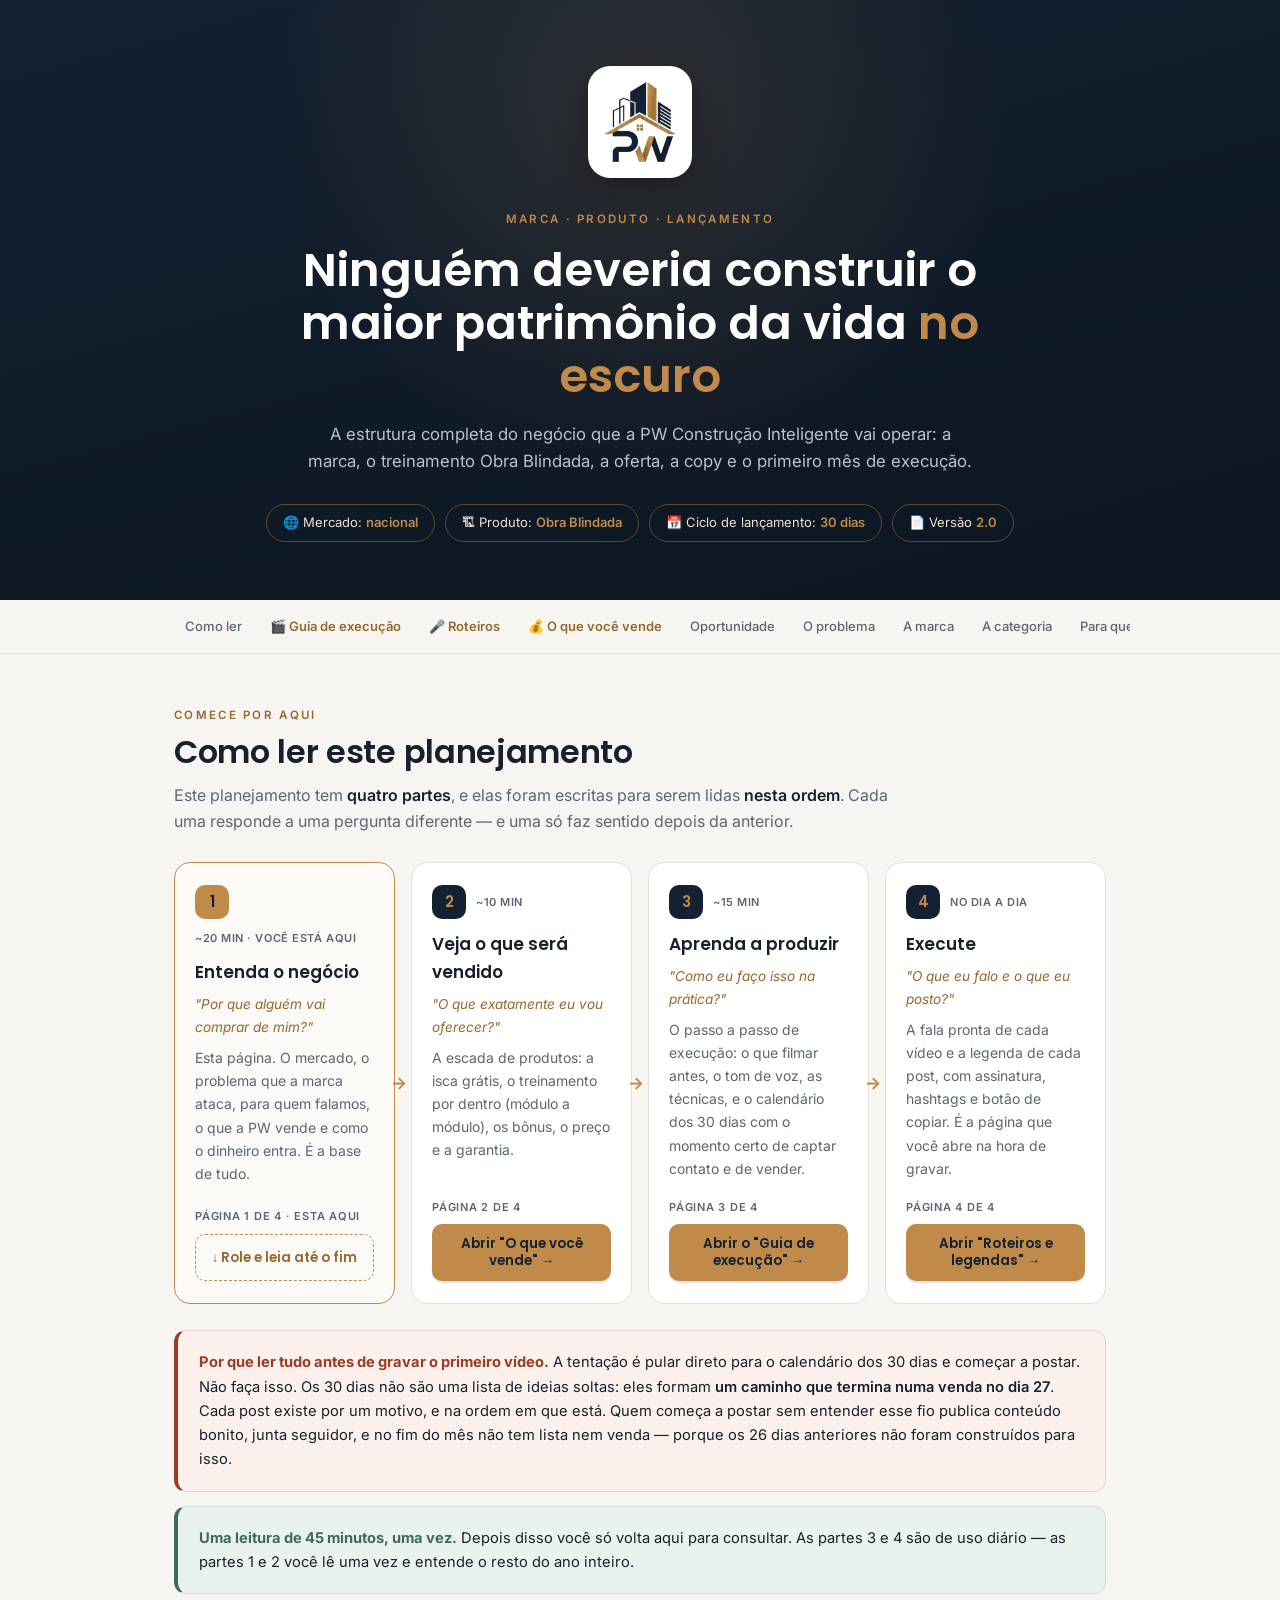
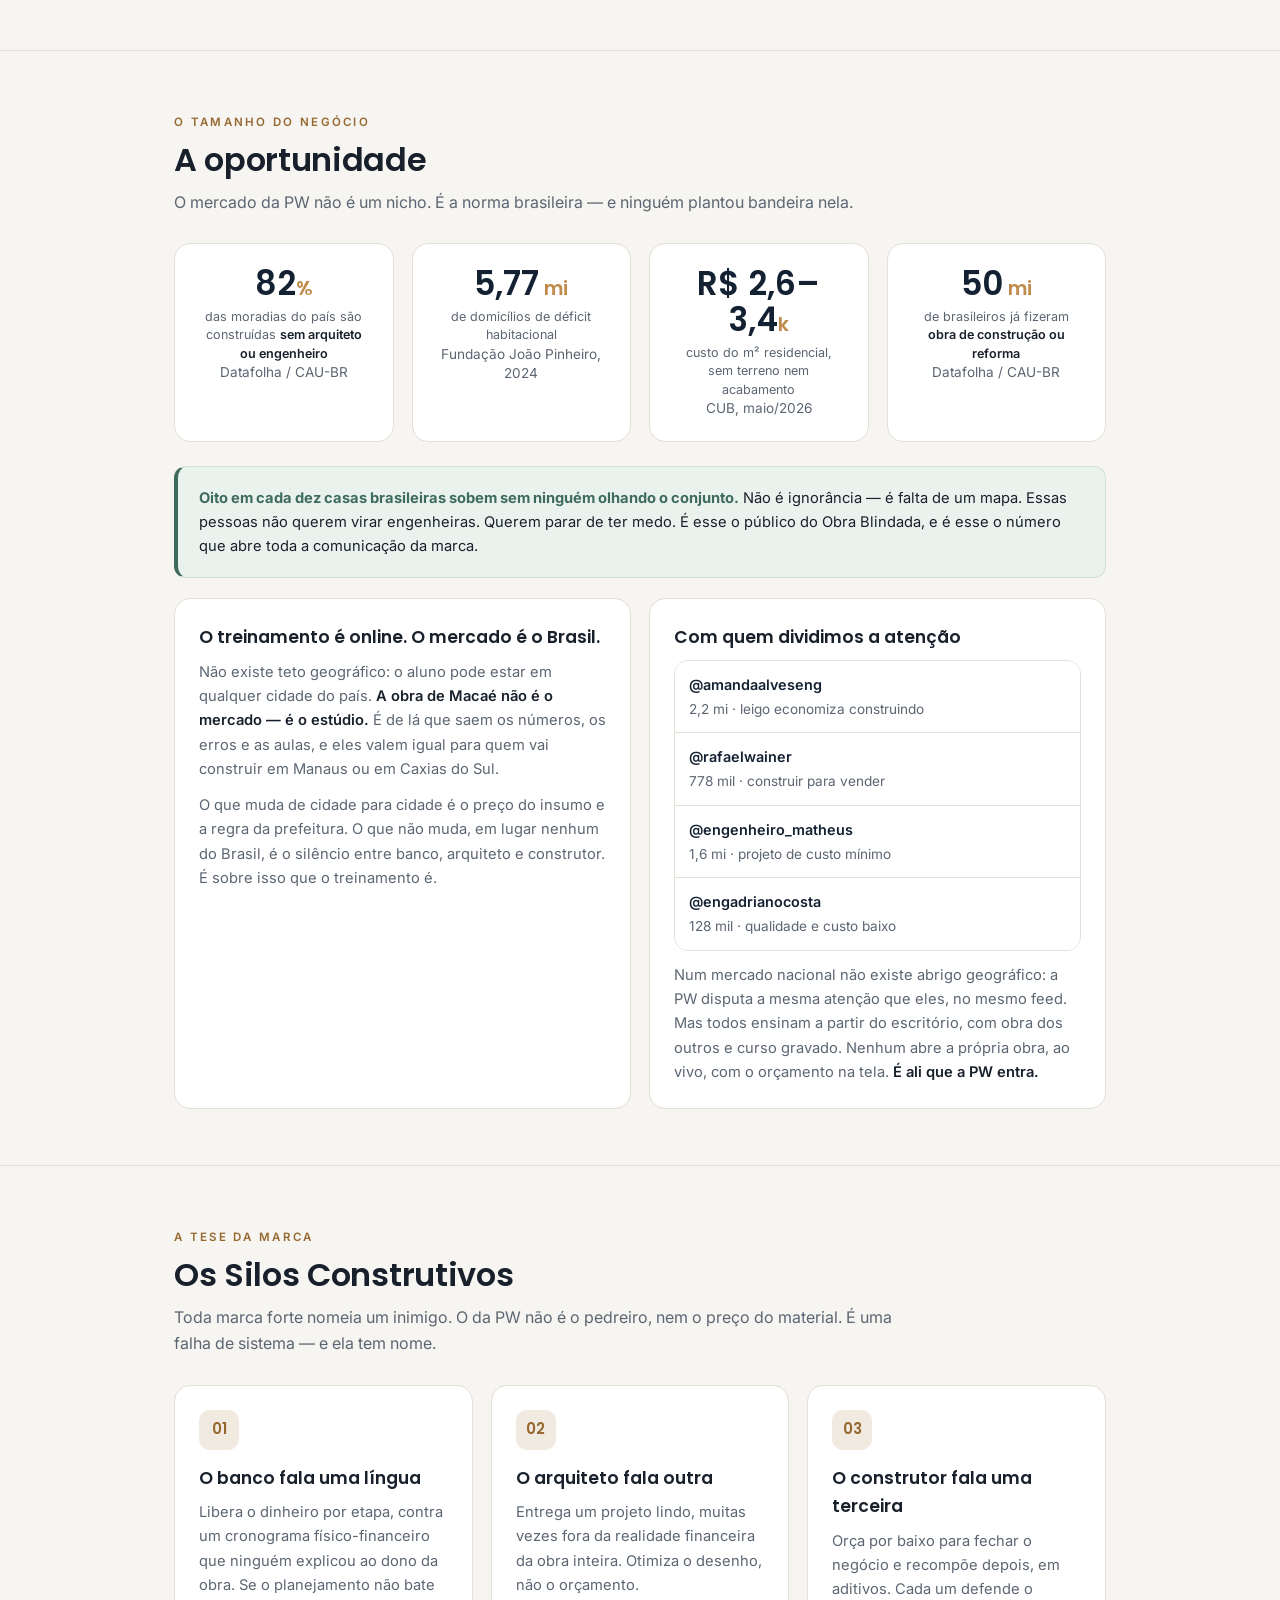
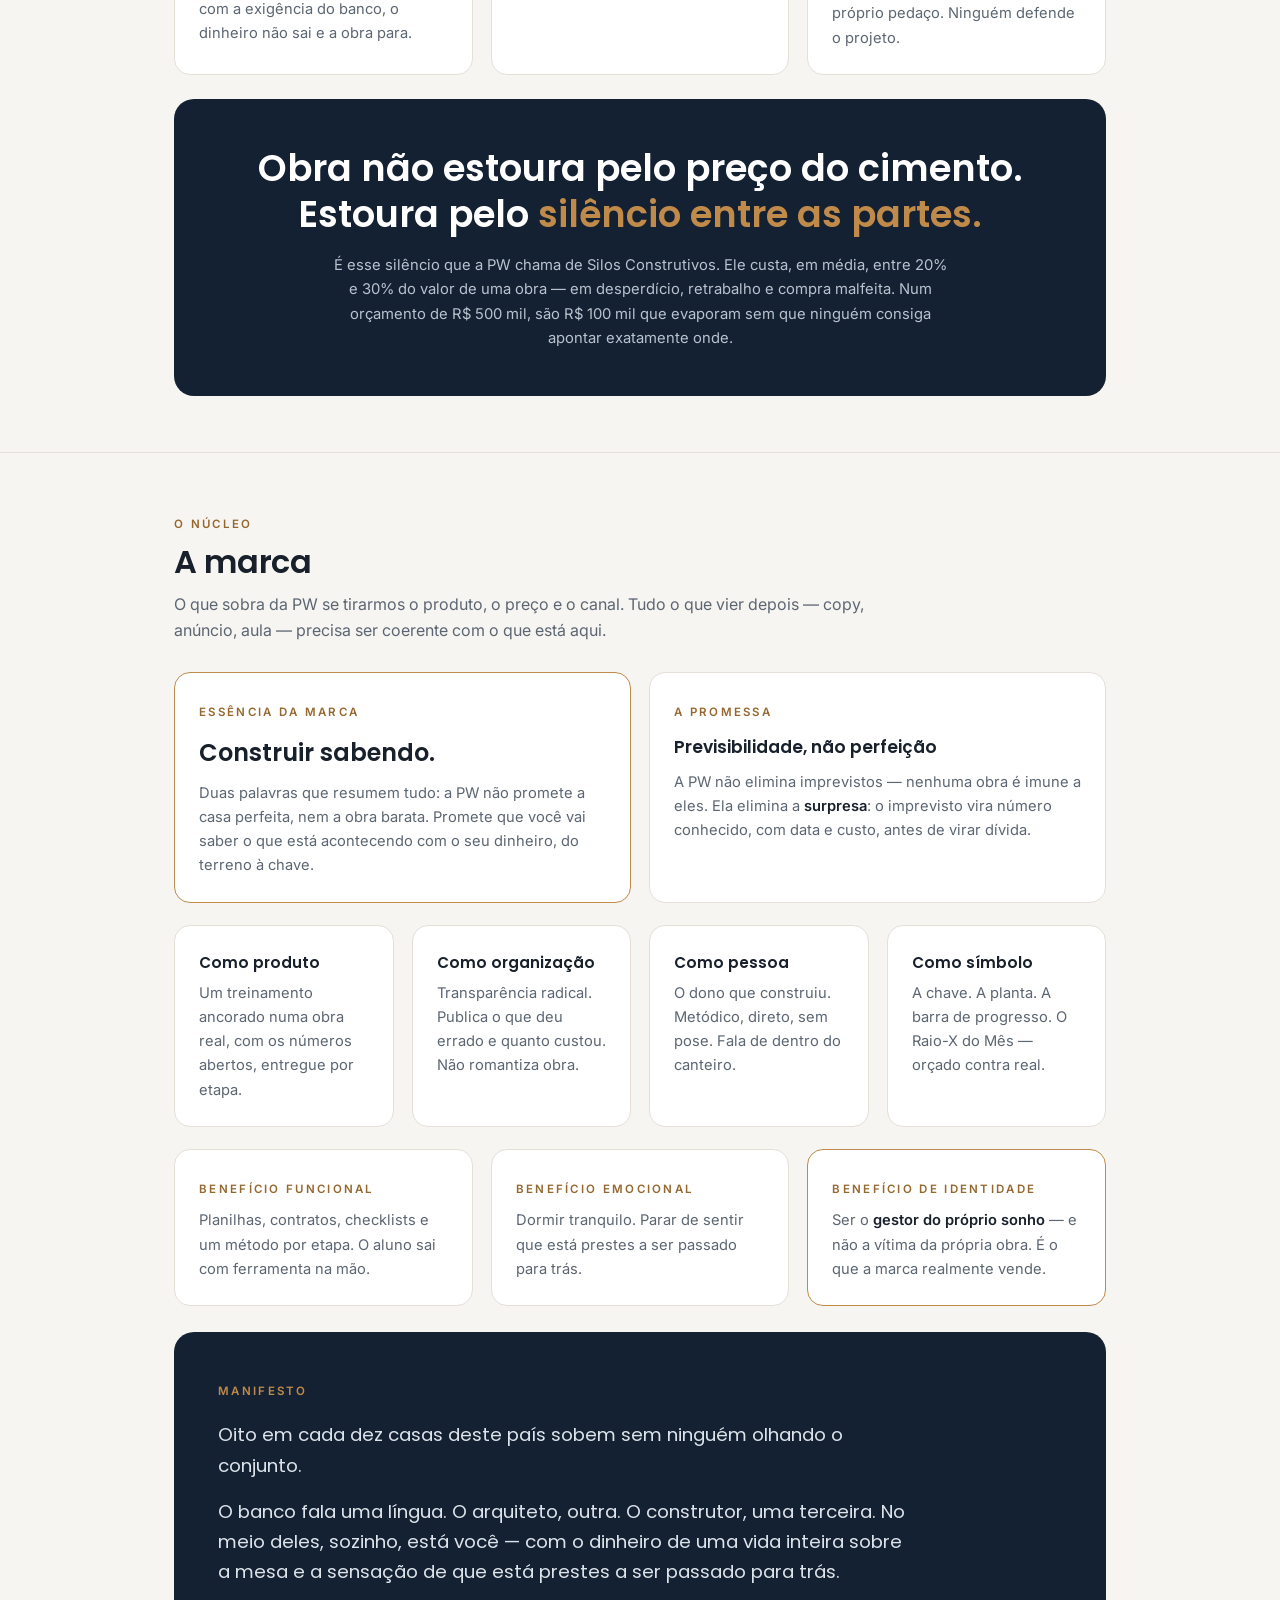
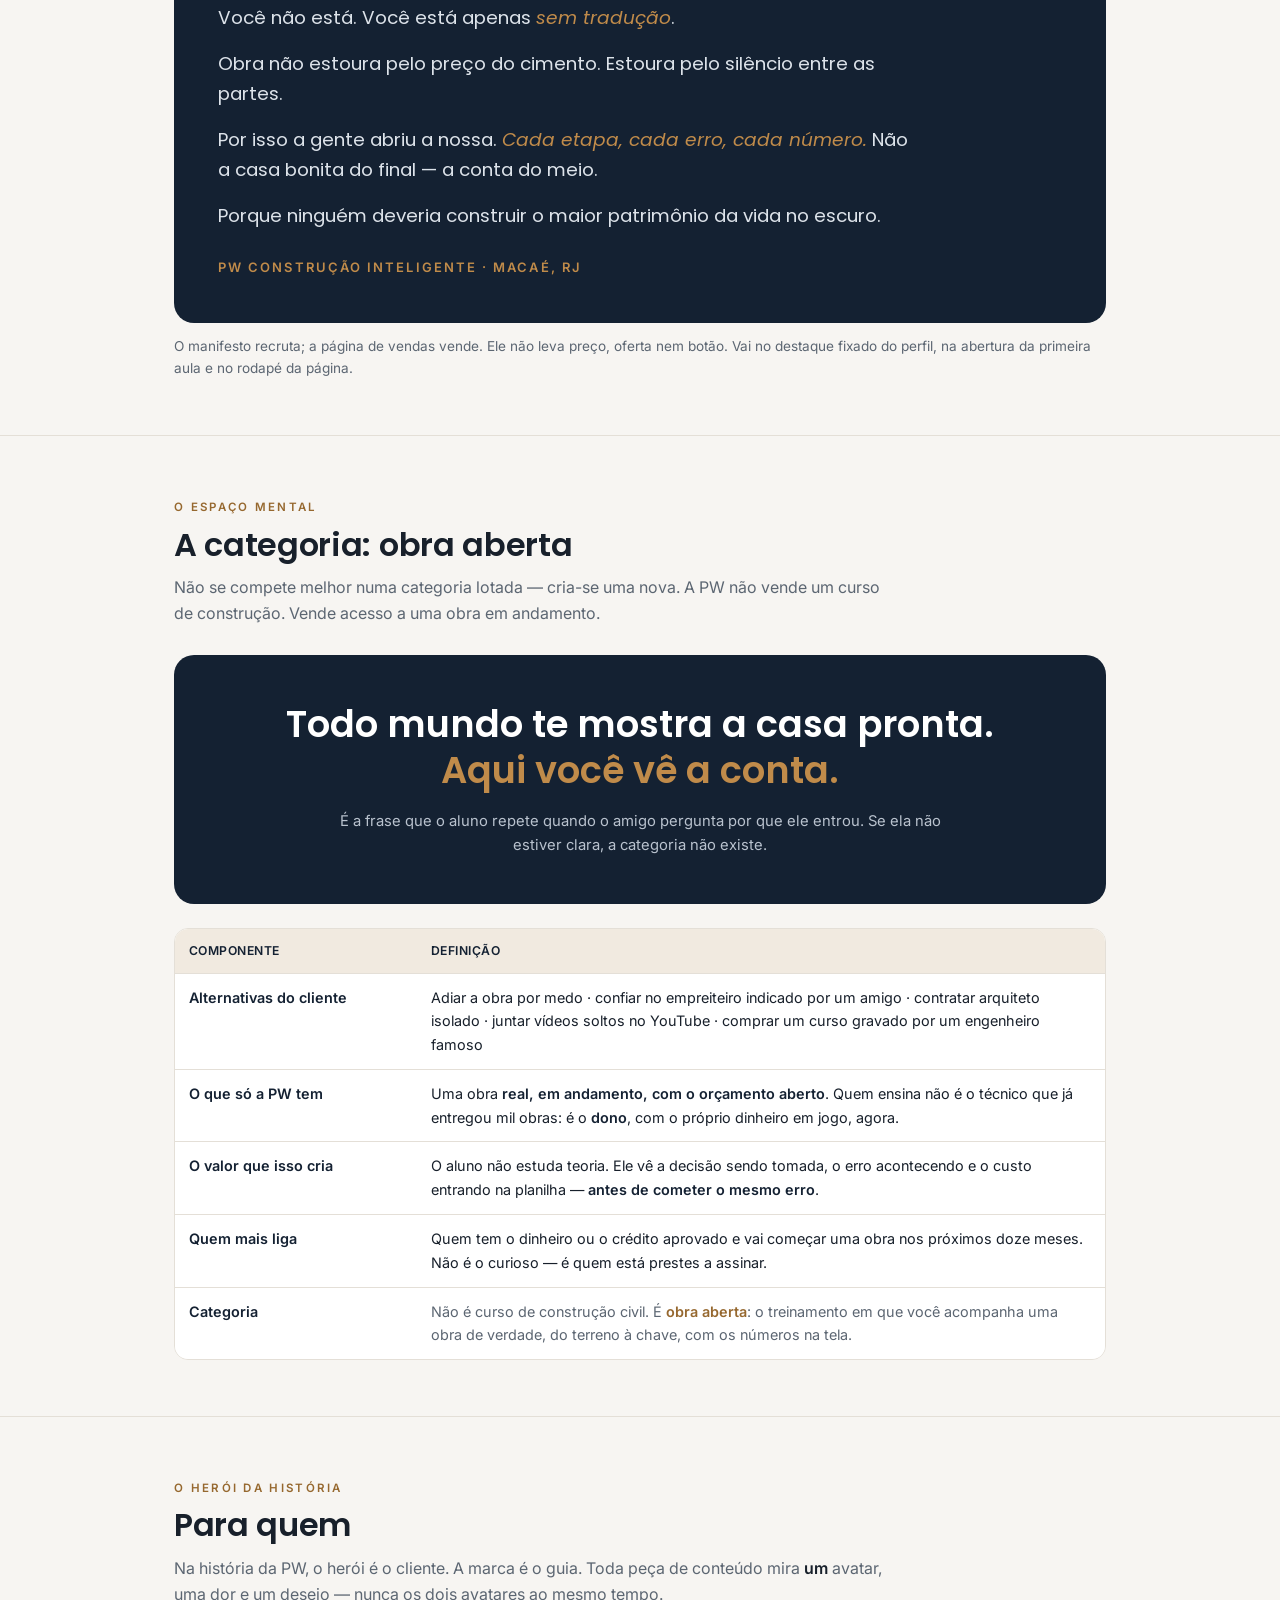
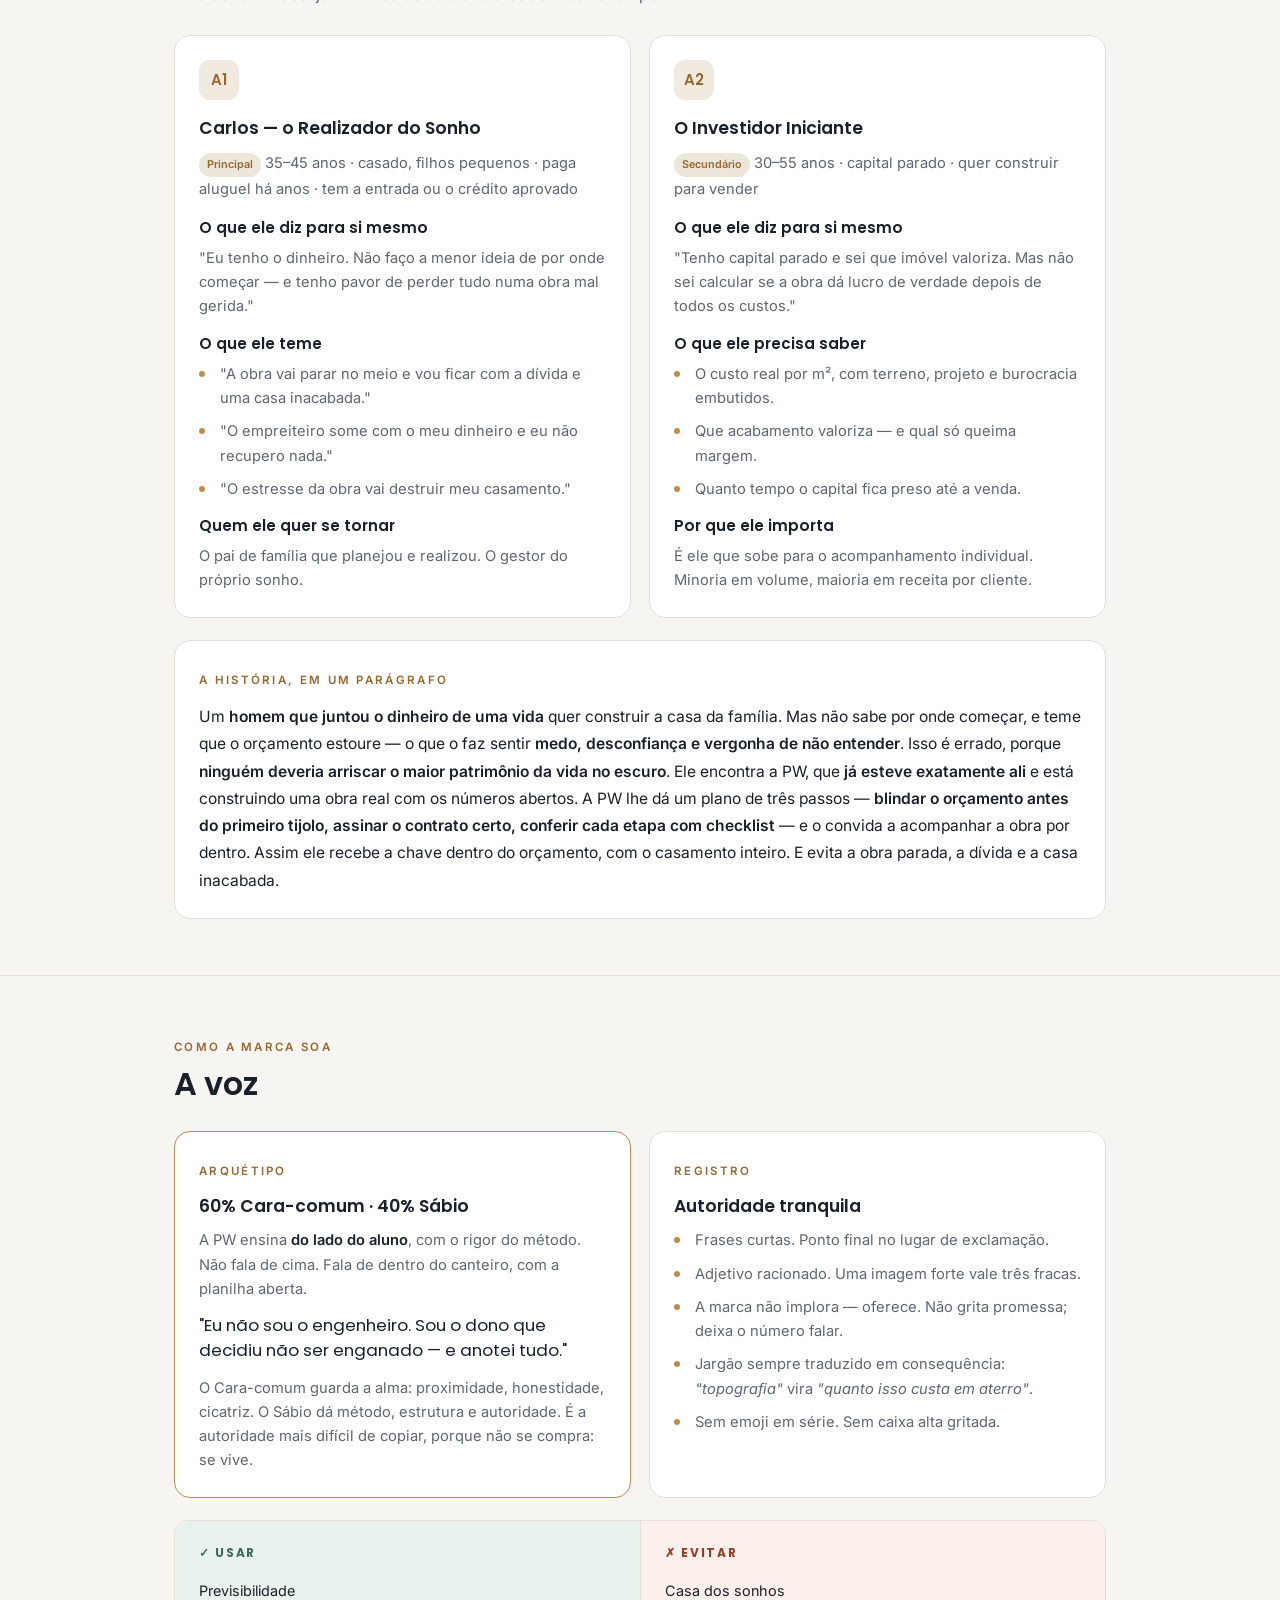
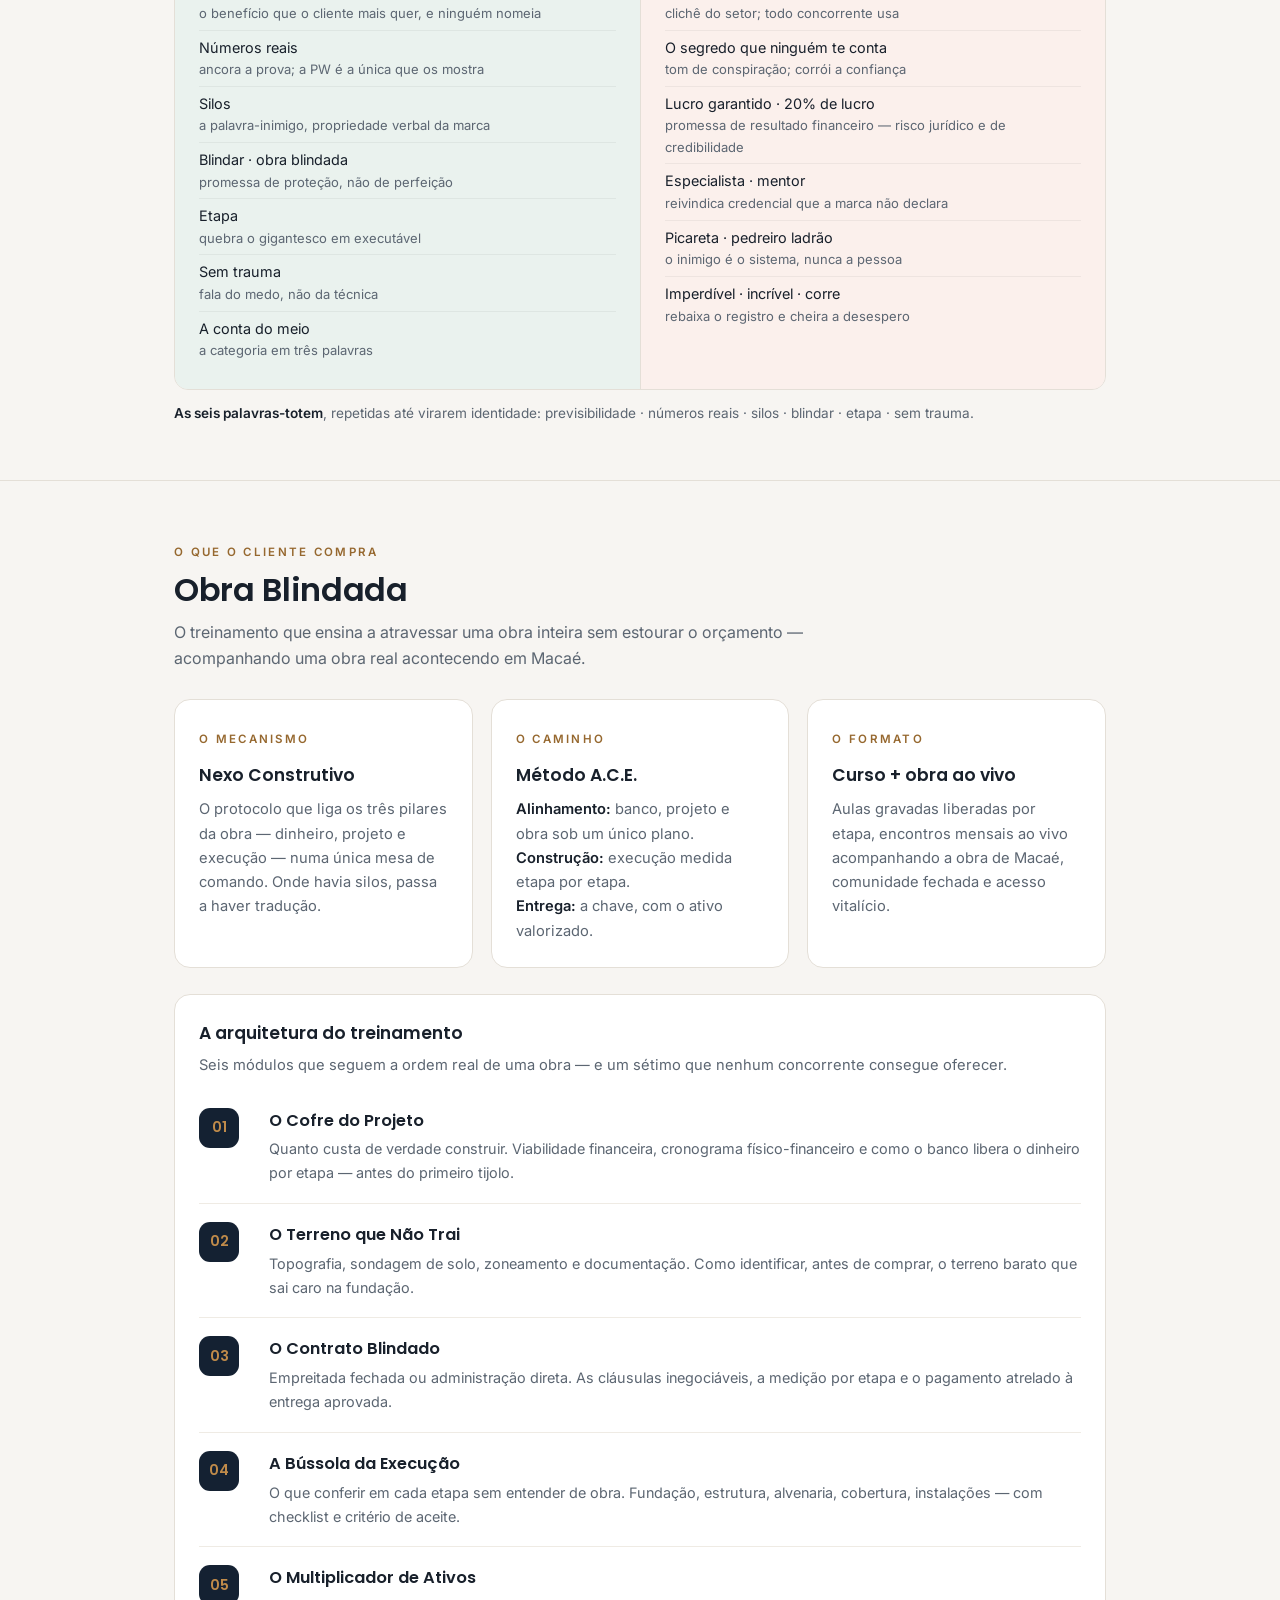
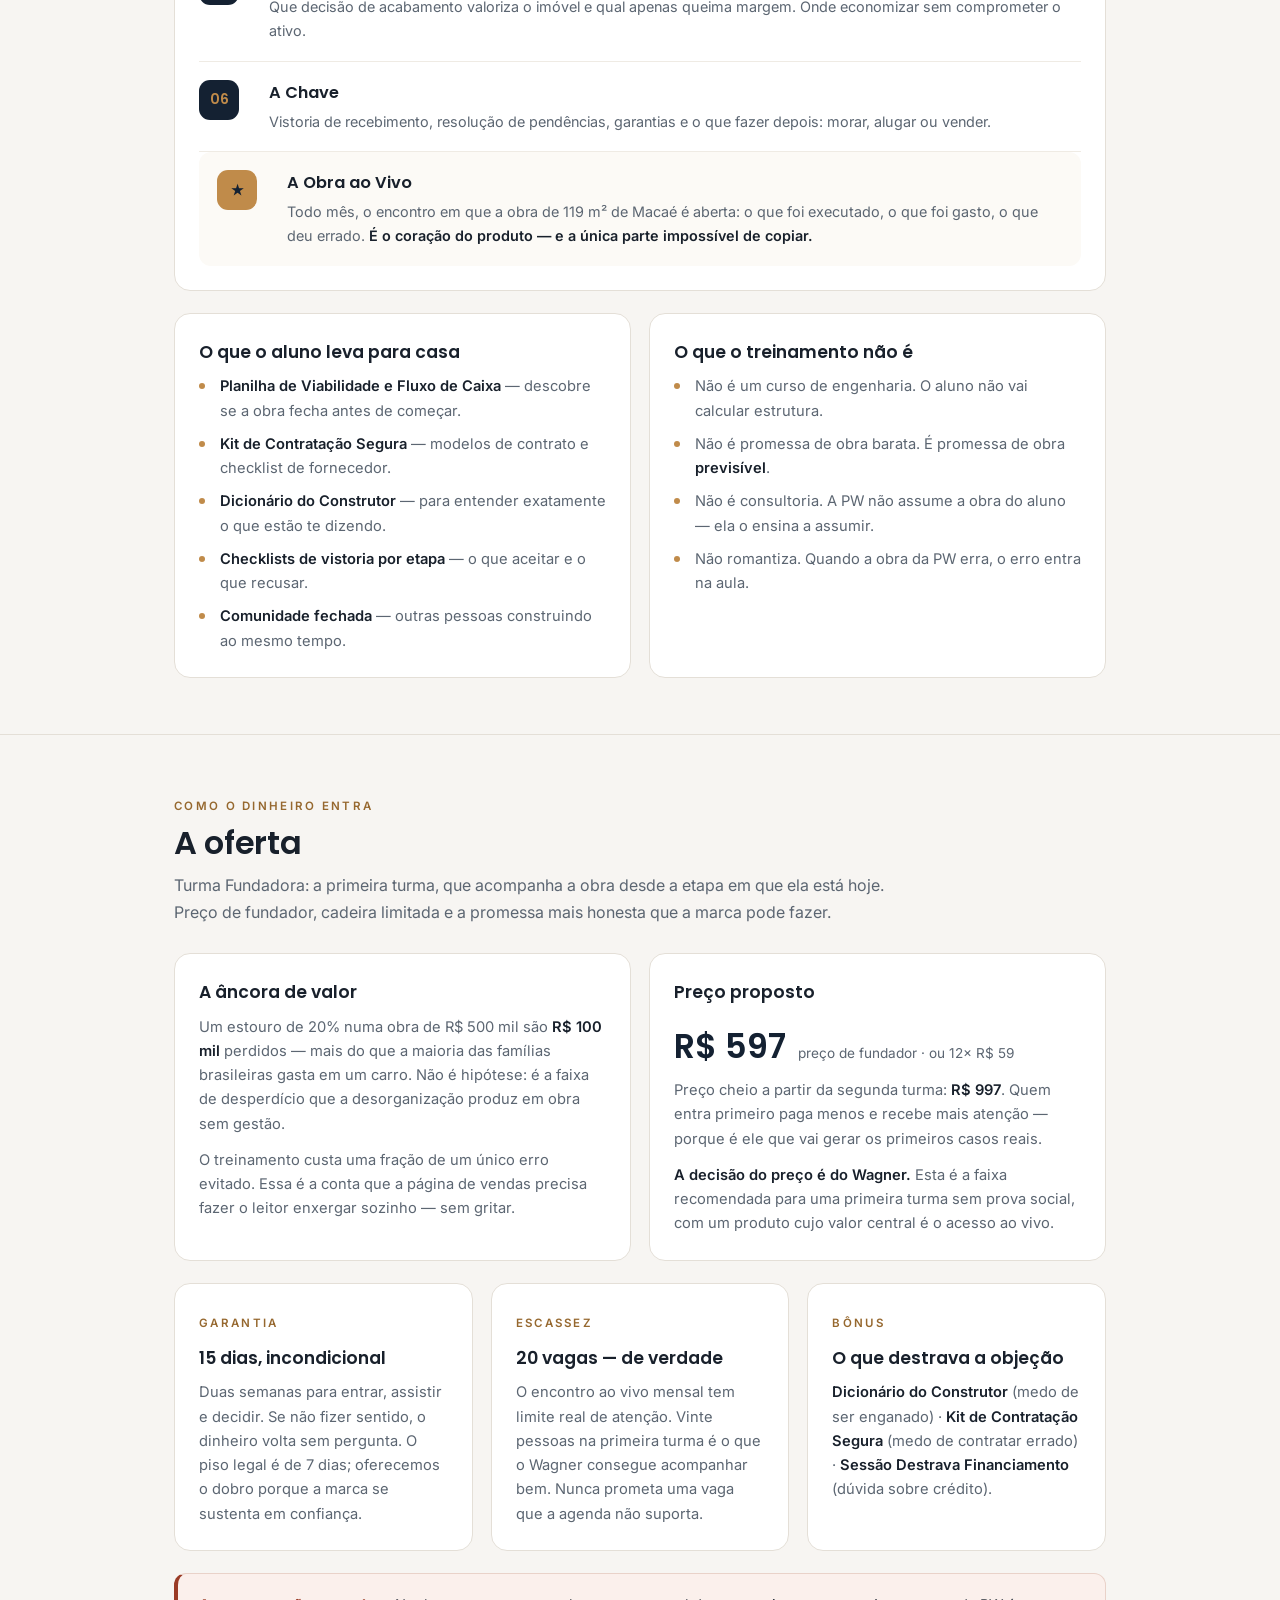
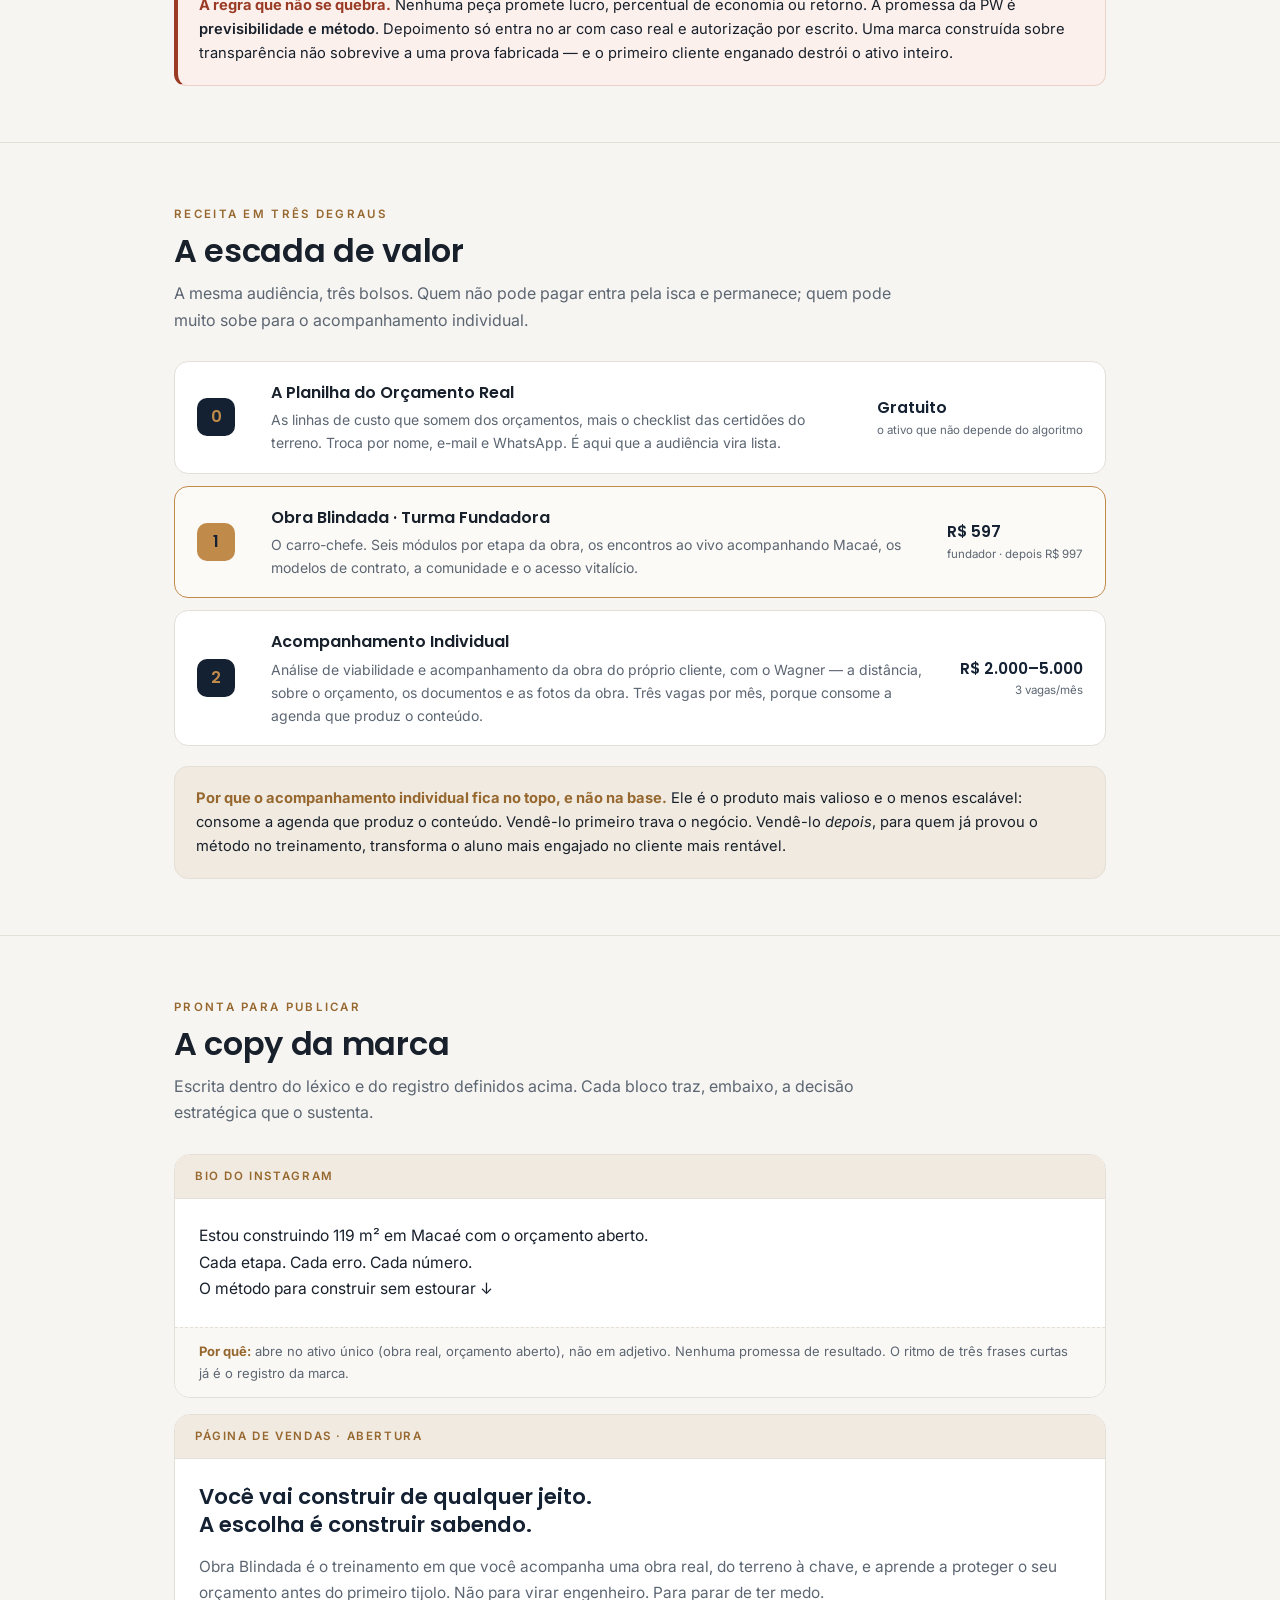
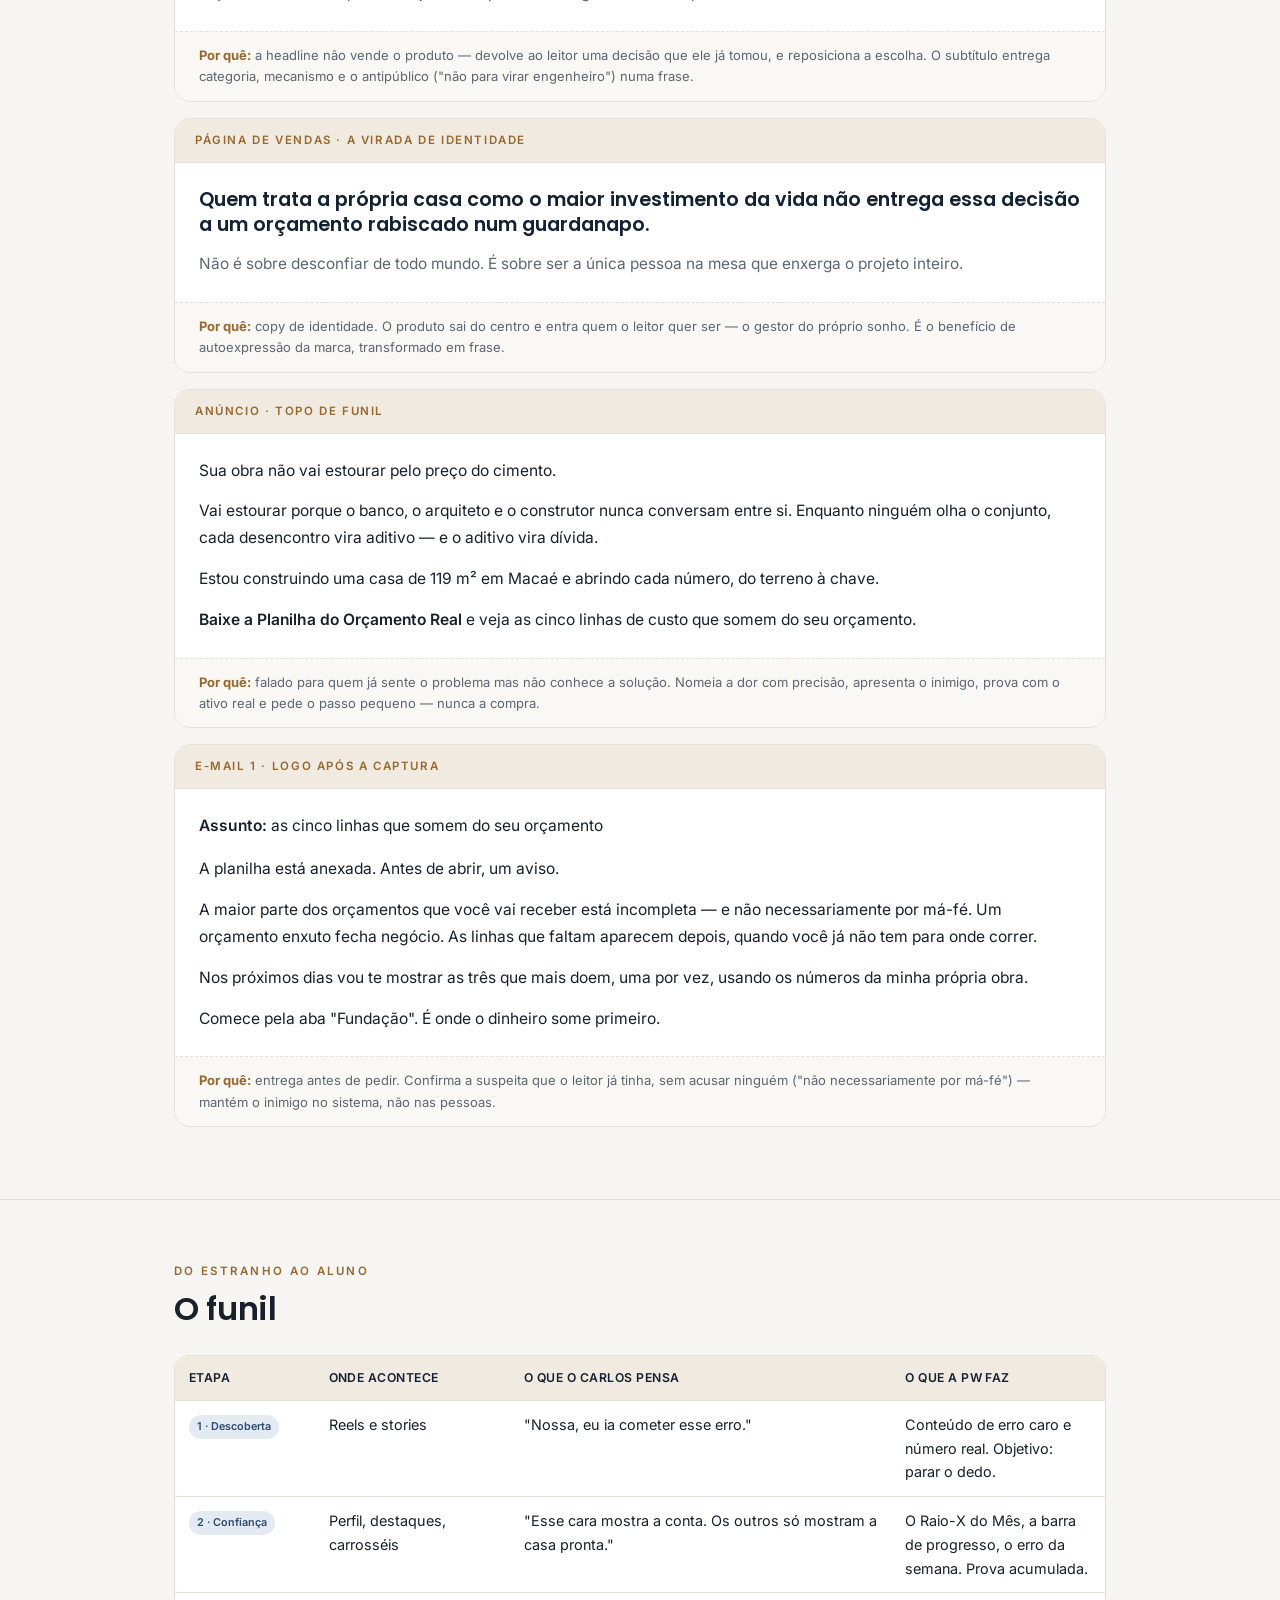
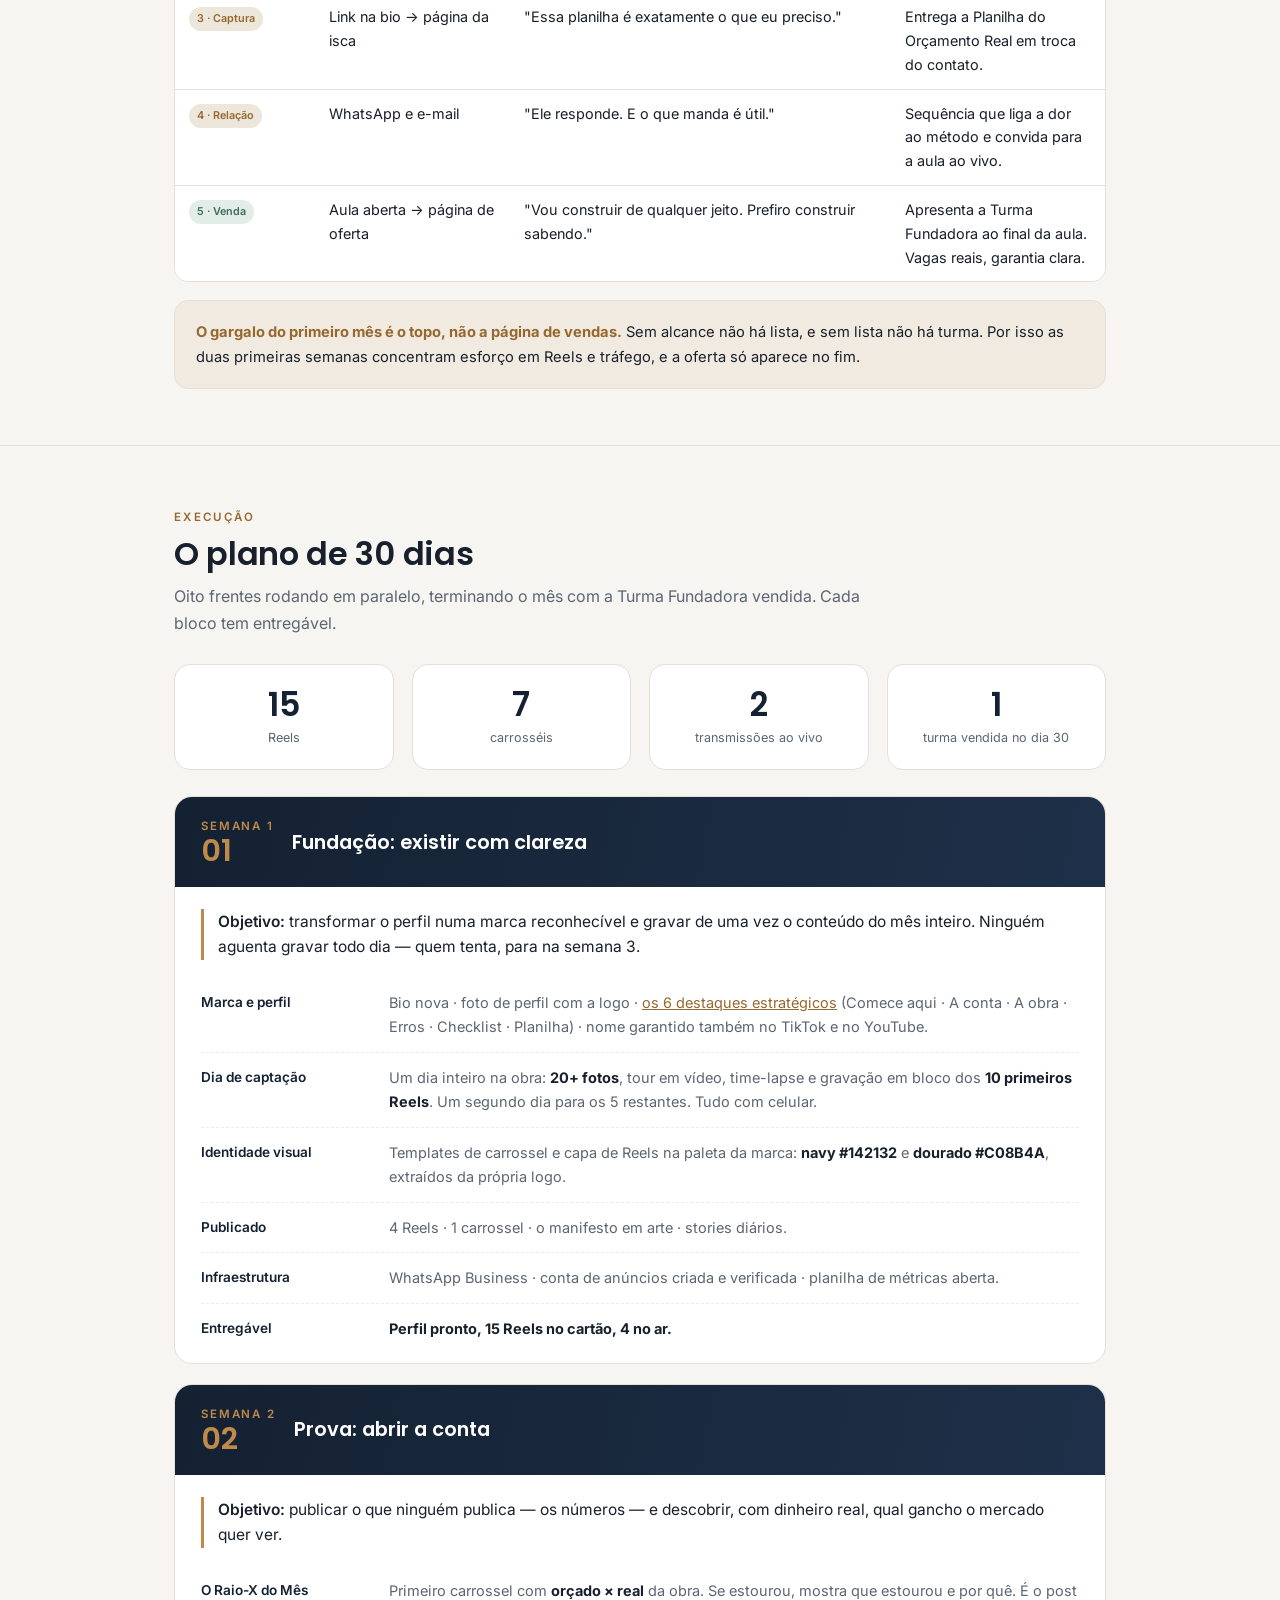
==== commit 50bffcc0: "feat: secao dos 6 destaques do Instagram (circulos lisos navy/dourado) Co-Authored-By: Claude Opus 4" ====
--- a/index.html
+++ b/index.html
@@ -859,7 +859,7 @@
       <div class="week-h"><div><div class="mt">Semana 1</div><div class="num">01</div></div><div><h3>Fundação: existir com clareza</h3></div></div>
       <div class="week-b">
         <div class="obj"><strong>Objetivo:</strong> transformar o perfil numa marca reconhecível e gravar de uma vez o conteúdo do mês inteiro. Ninguém aguenta gravar todo dia — quem tenta, para na semana 3.</div>
-        <div class="row"><div class="lab">Marca e perfil</div><div class="val">Bio nova · foto de perfil com a logo · 6 destaques (Terreno · Documentação · Fundação · Números Reais · Erros · Sobre) · nome garantido também no TikTok e no YouTube.</div></div>
+        <div class="row"><div class="lab">Marca e perfil</div><div class="val">Bio nova · foto de perfil com a logo · <a href="guia-execucao-conteudo.html#destaques">os 6 destaques estratégicos</a> (Comece aqui · A conta · A obra · Erros · Checklist · Planilha) · nome garantido também no TikTok e no YouTube.</div></div>
         <div class="row"><div class="lab">Dia de captação</div><div class="val">Um dia inteiro na obra: <b>20+ fotos</b>, tour em vídeo, time-lapse e gravação em bloco dos <b>10 primeiros Reels</b>. Um segundo dia para os 5 restantes. Tudo com celular.</div></div>
         <div class="row"><div class="lab">Identidade visual</div><div class="val">Templates de carrossel e capa de Reels na paleta da marca: <b>navy #142132</b> e <b>dourado #C08B4A</b>, extraídos da própria logo.</div></div>
         <div class="row"><div class="lab">Publicado</div><div class="val">4 Reels · 1 carrossel · o manifesto em arte · stories diários.</div></div>
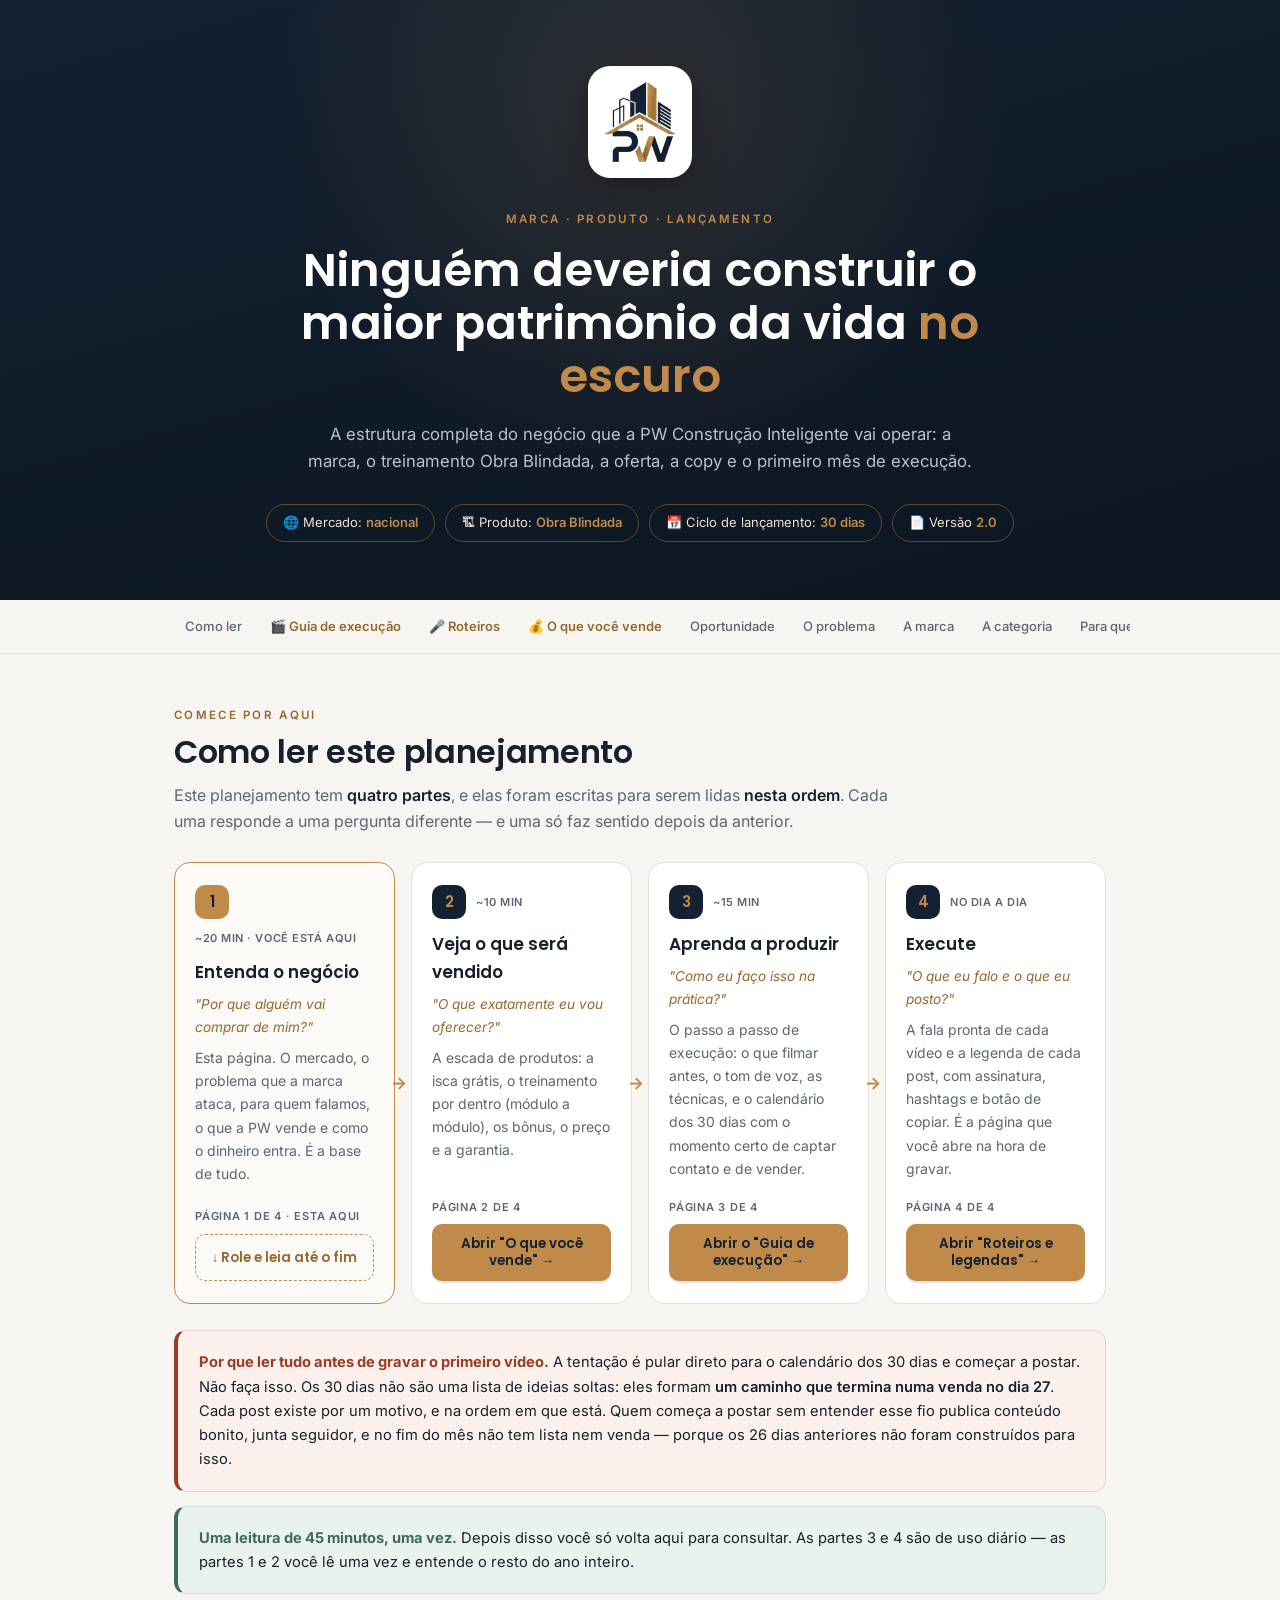
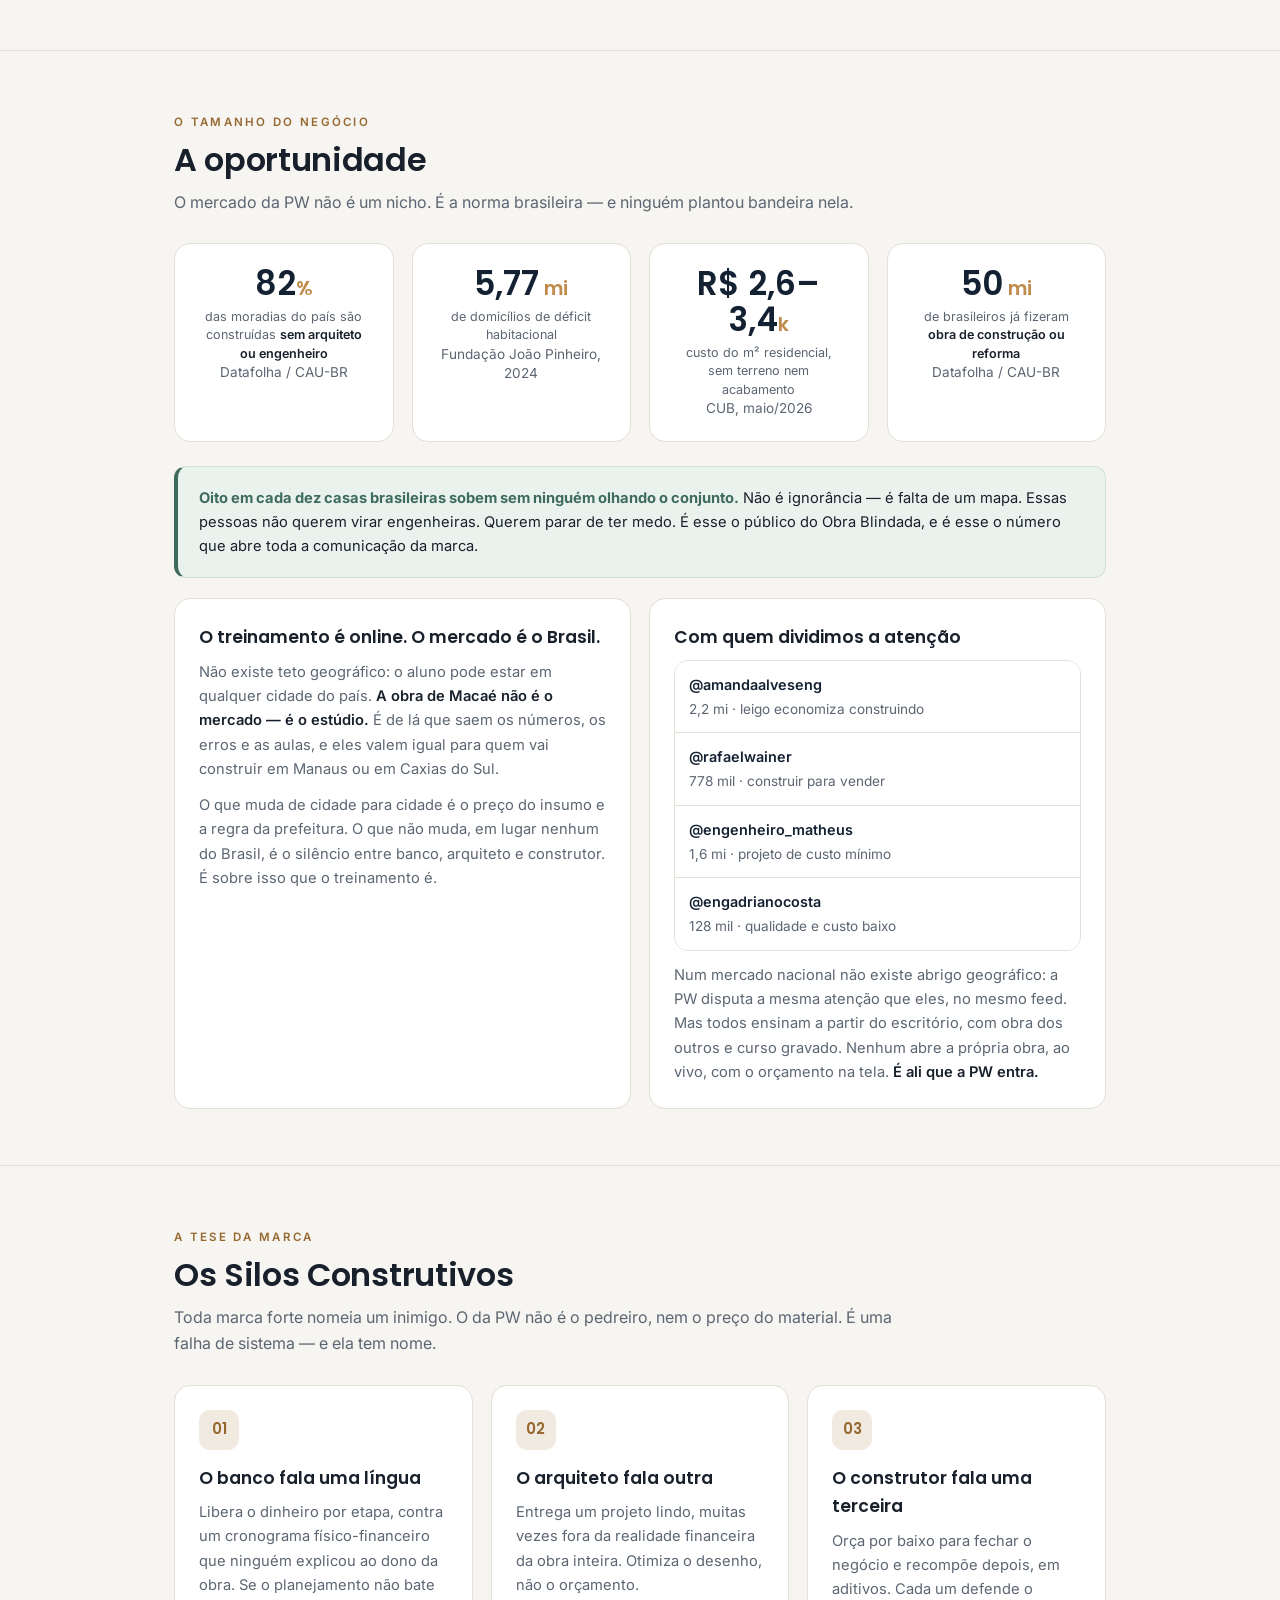
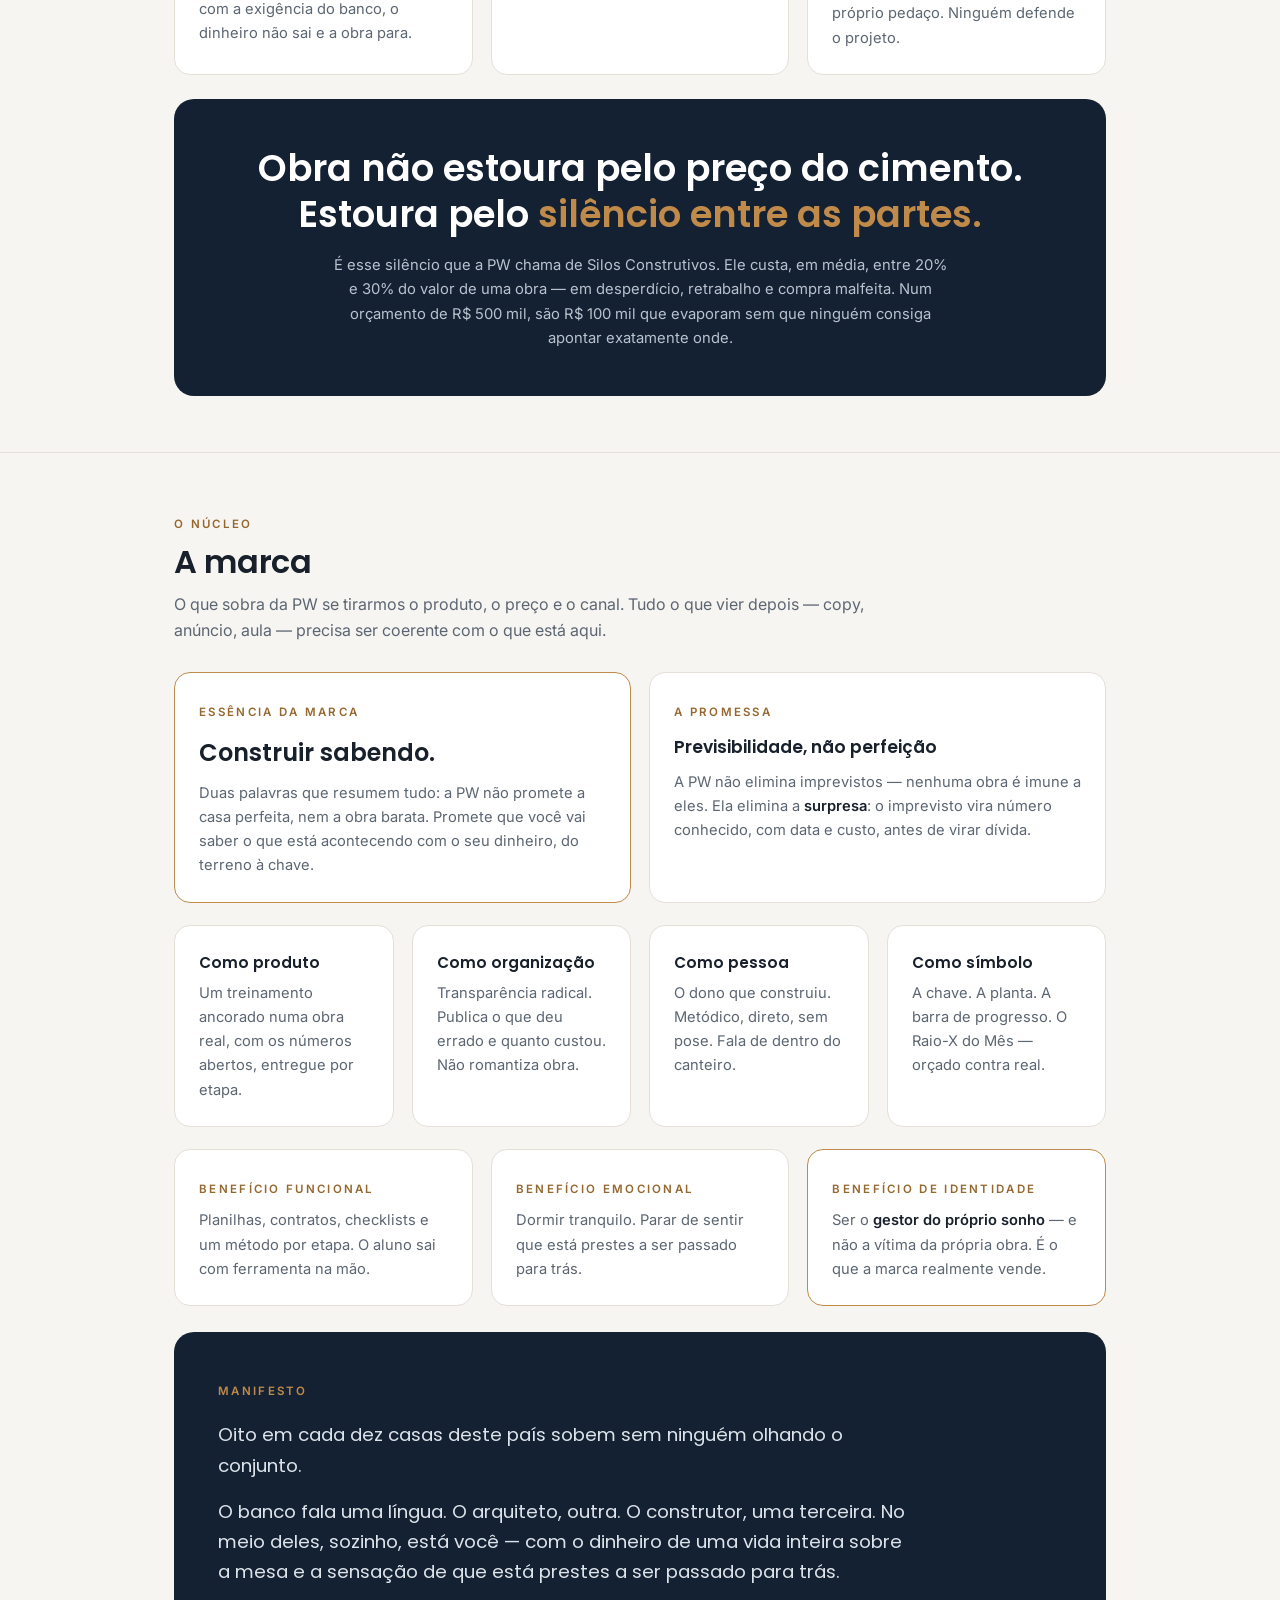
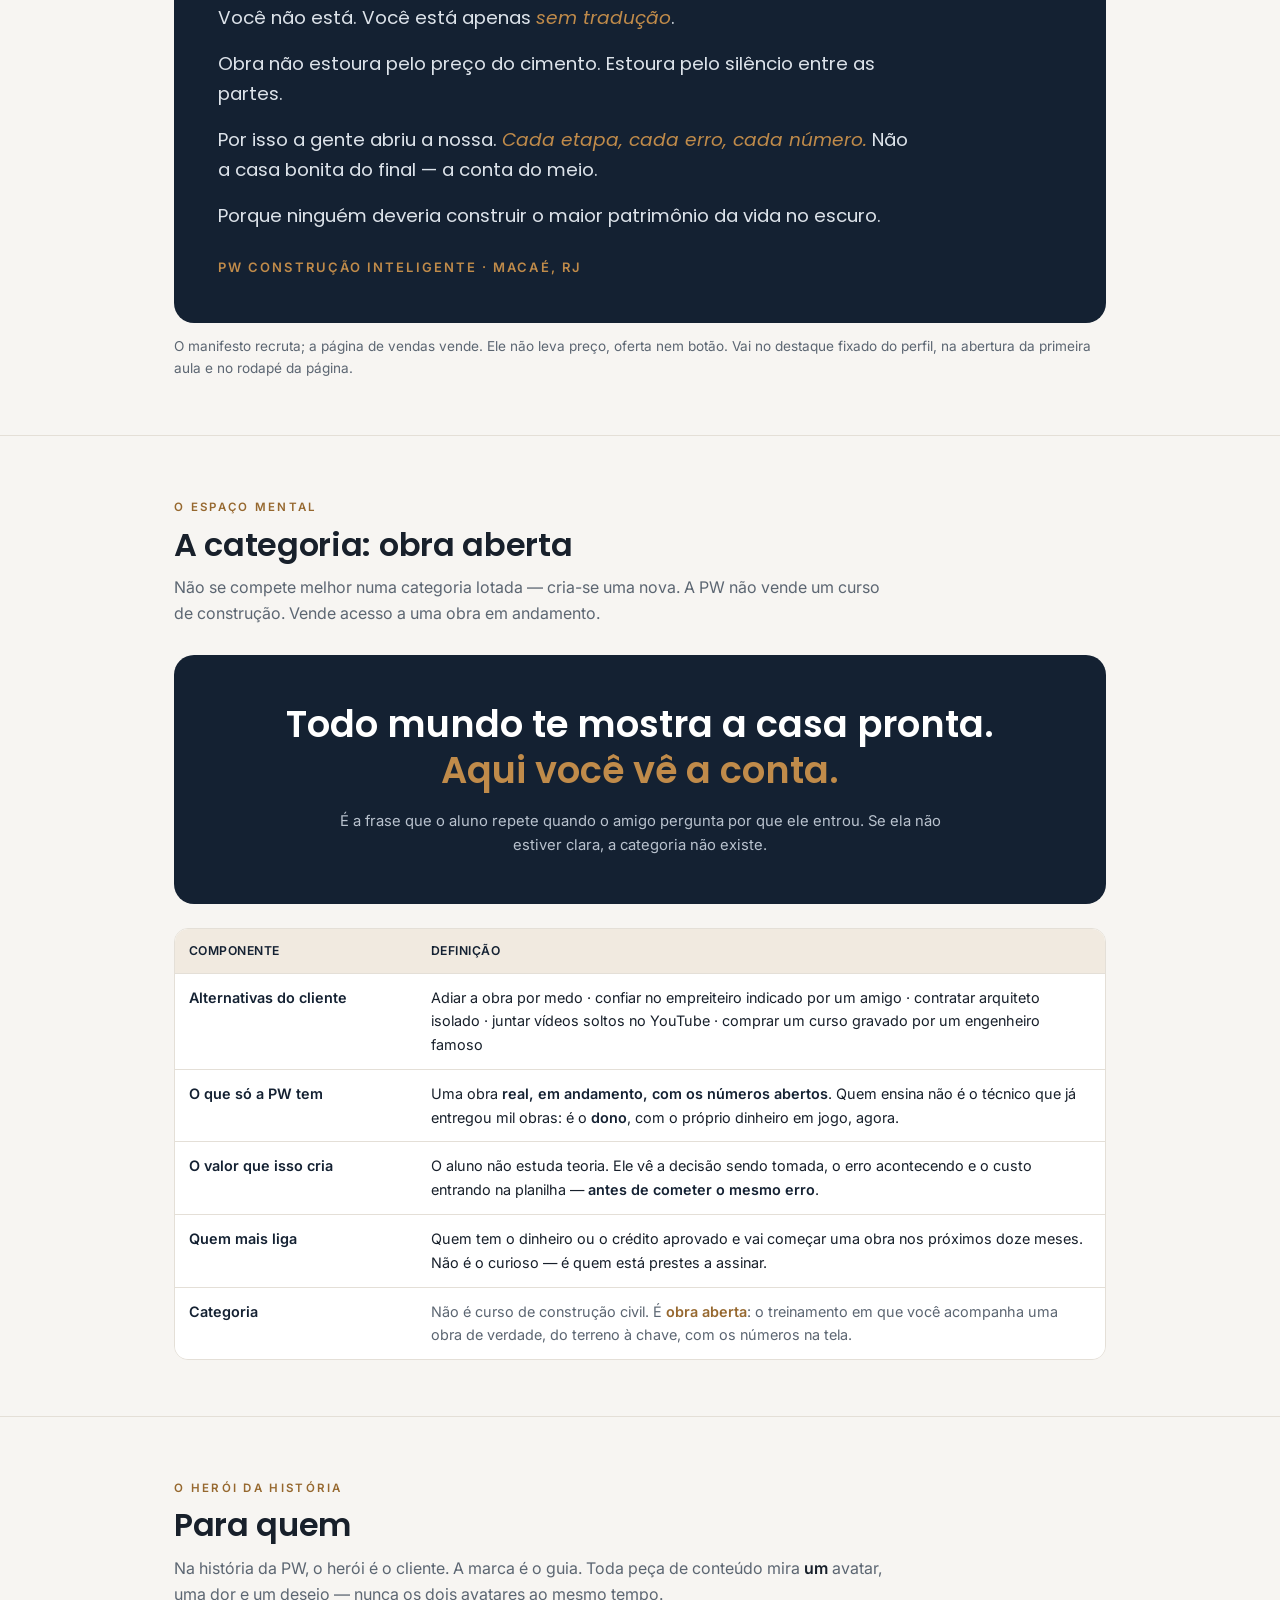
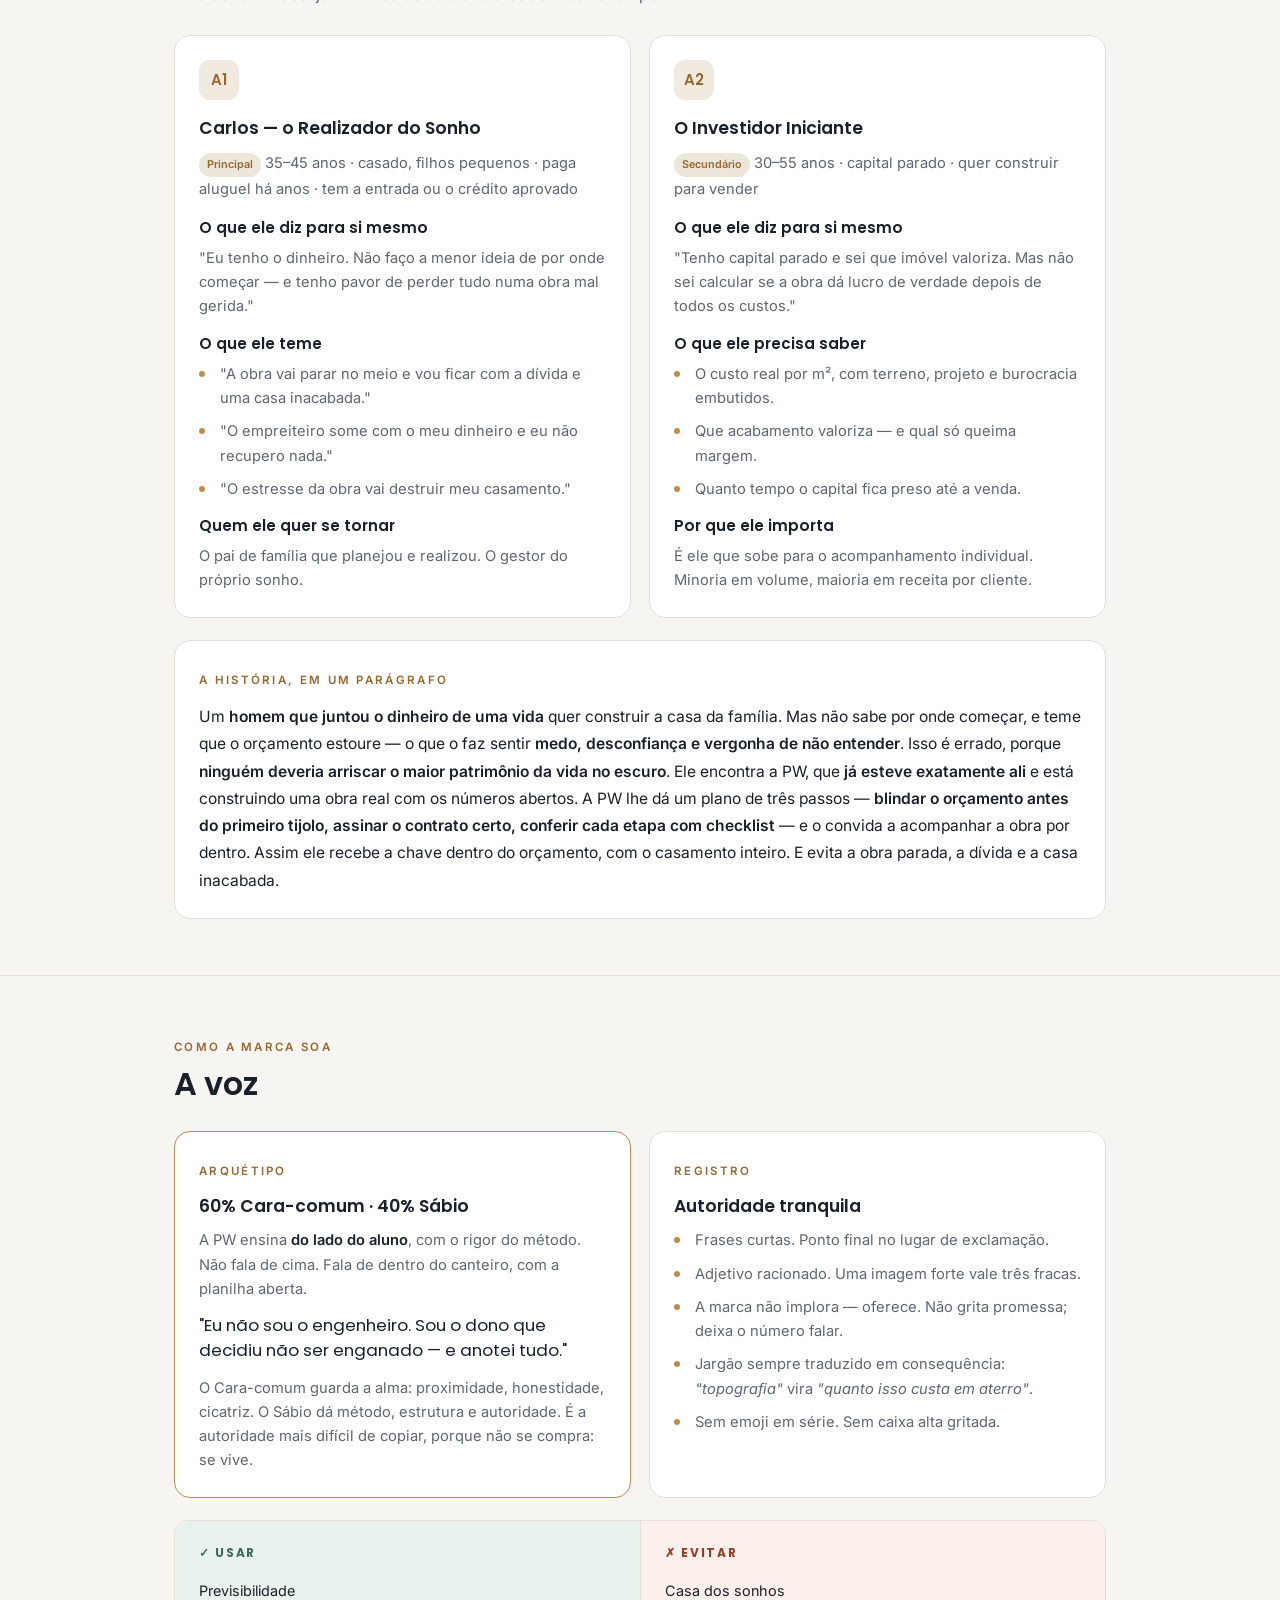
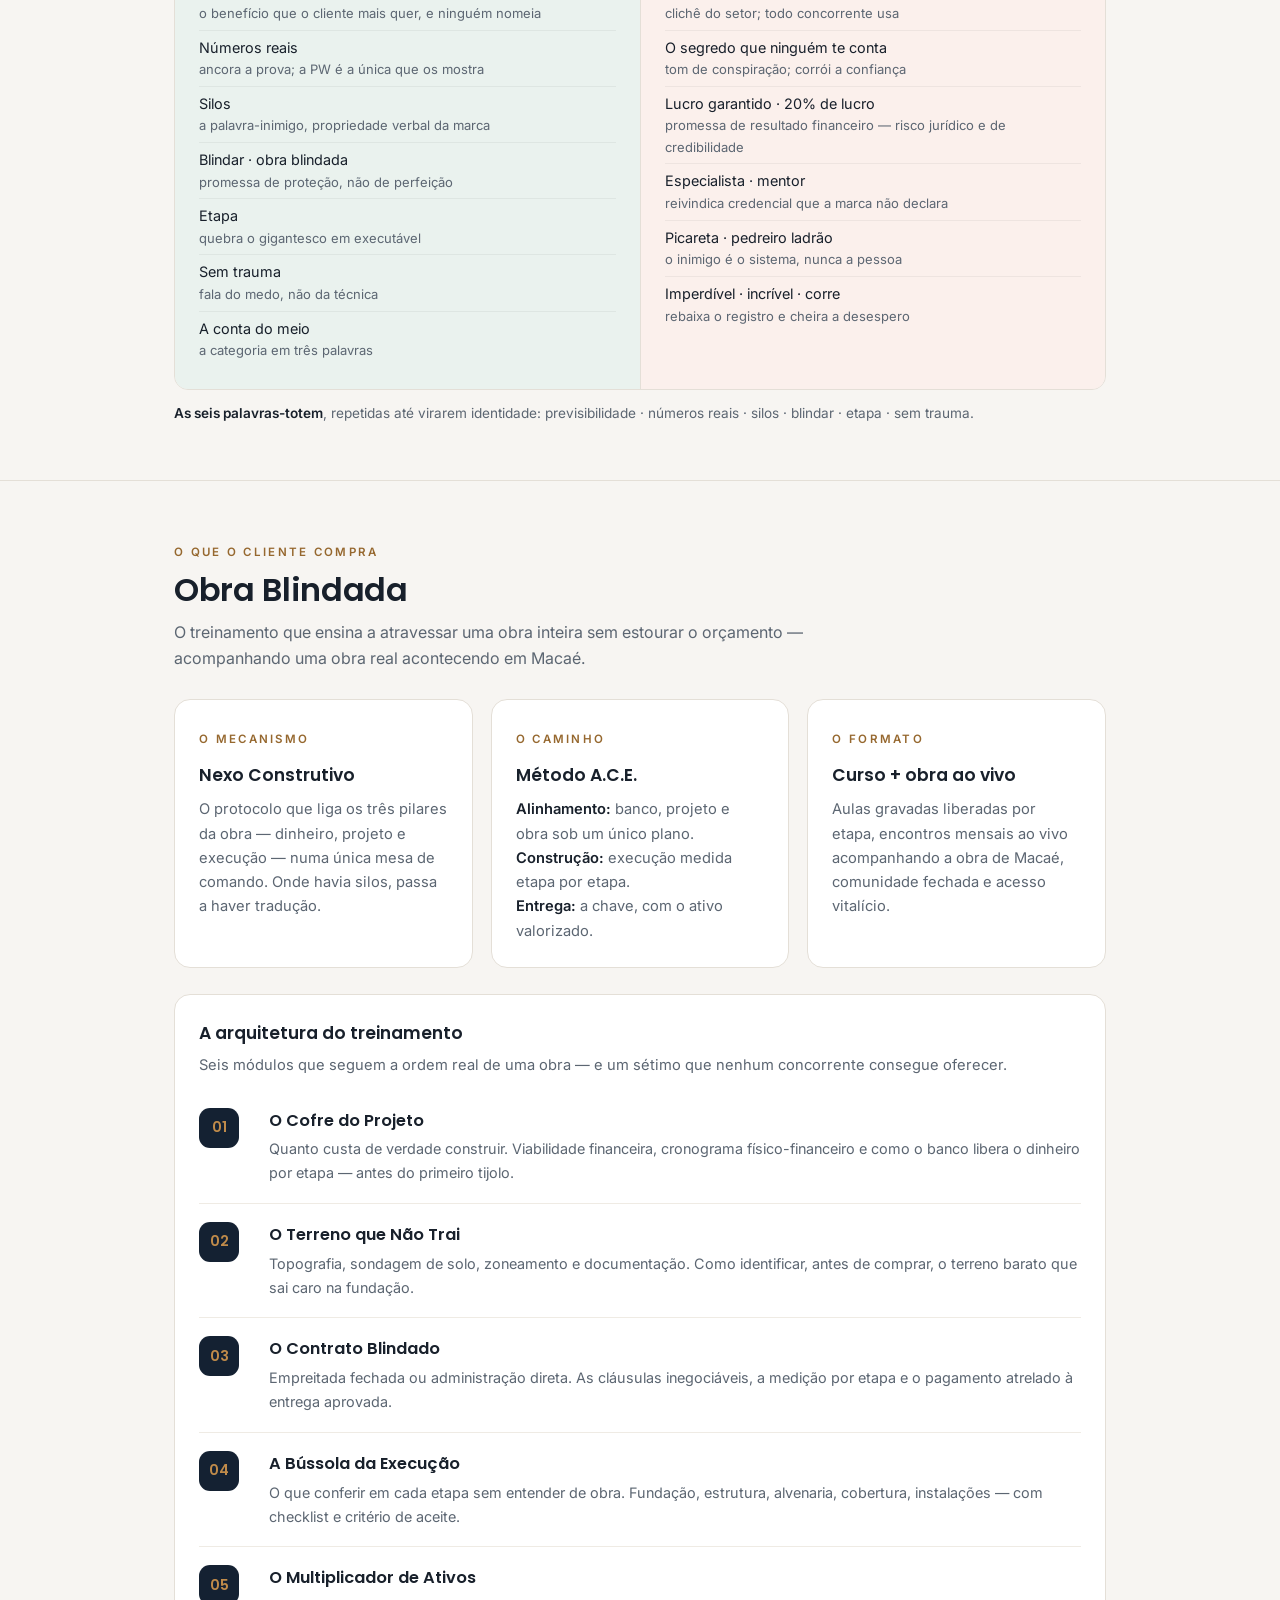
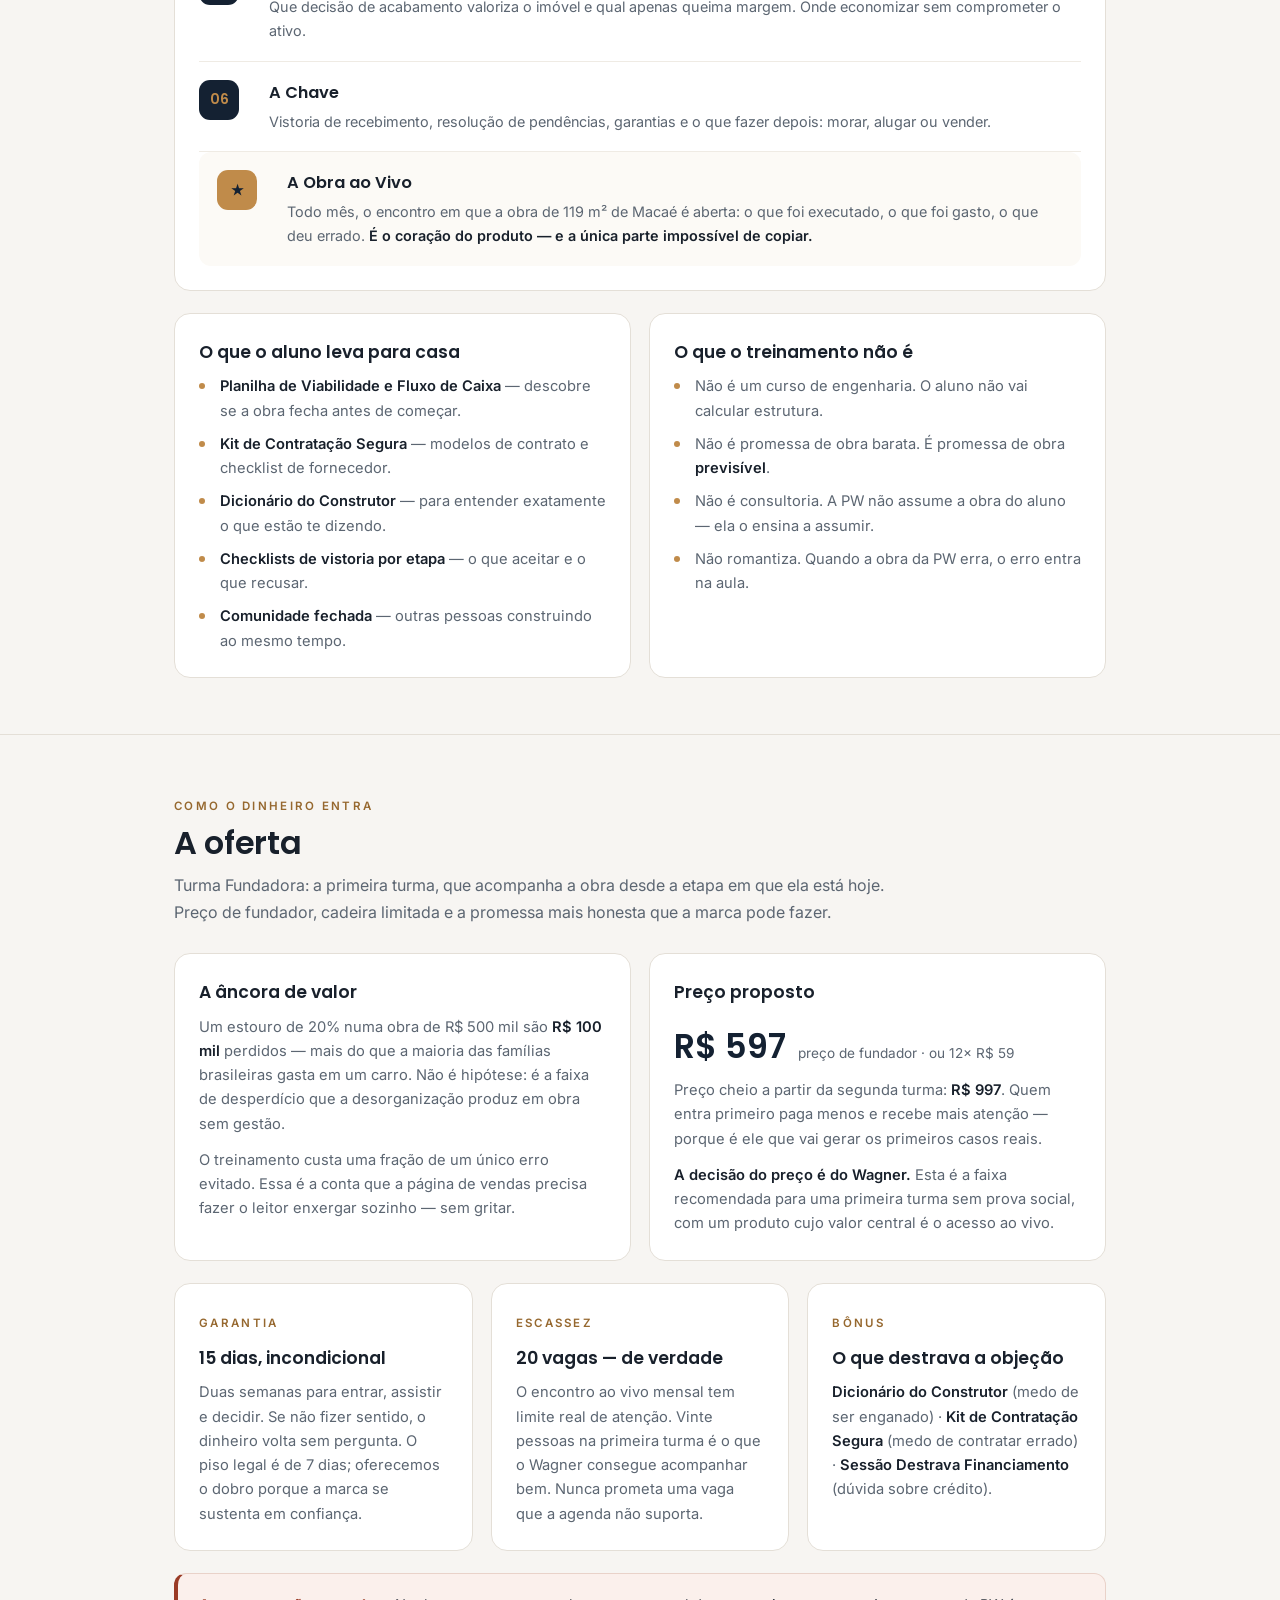
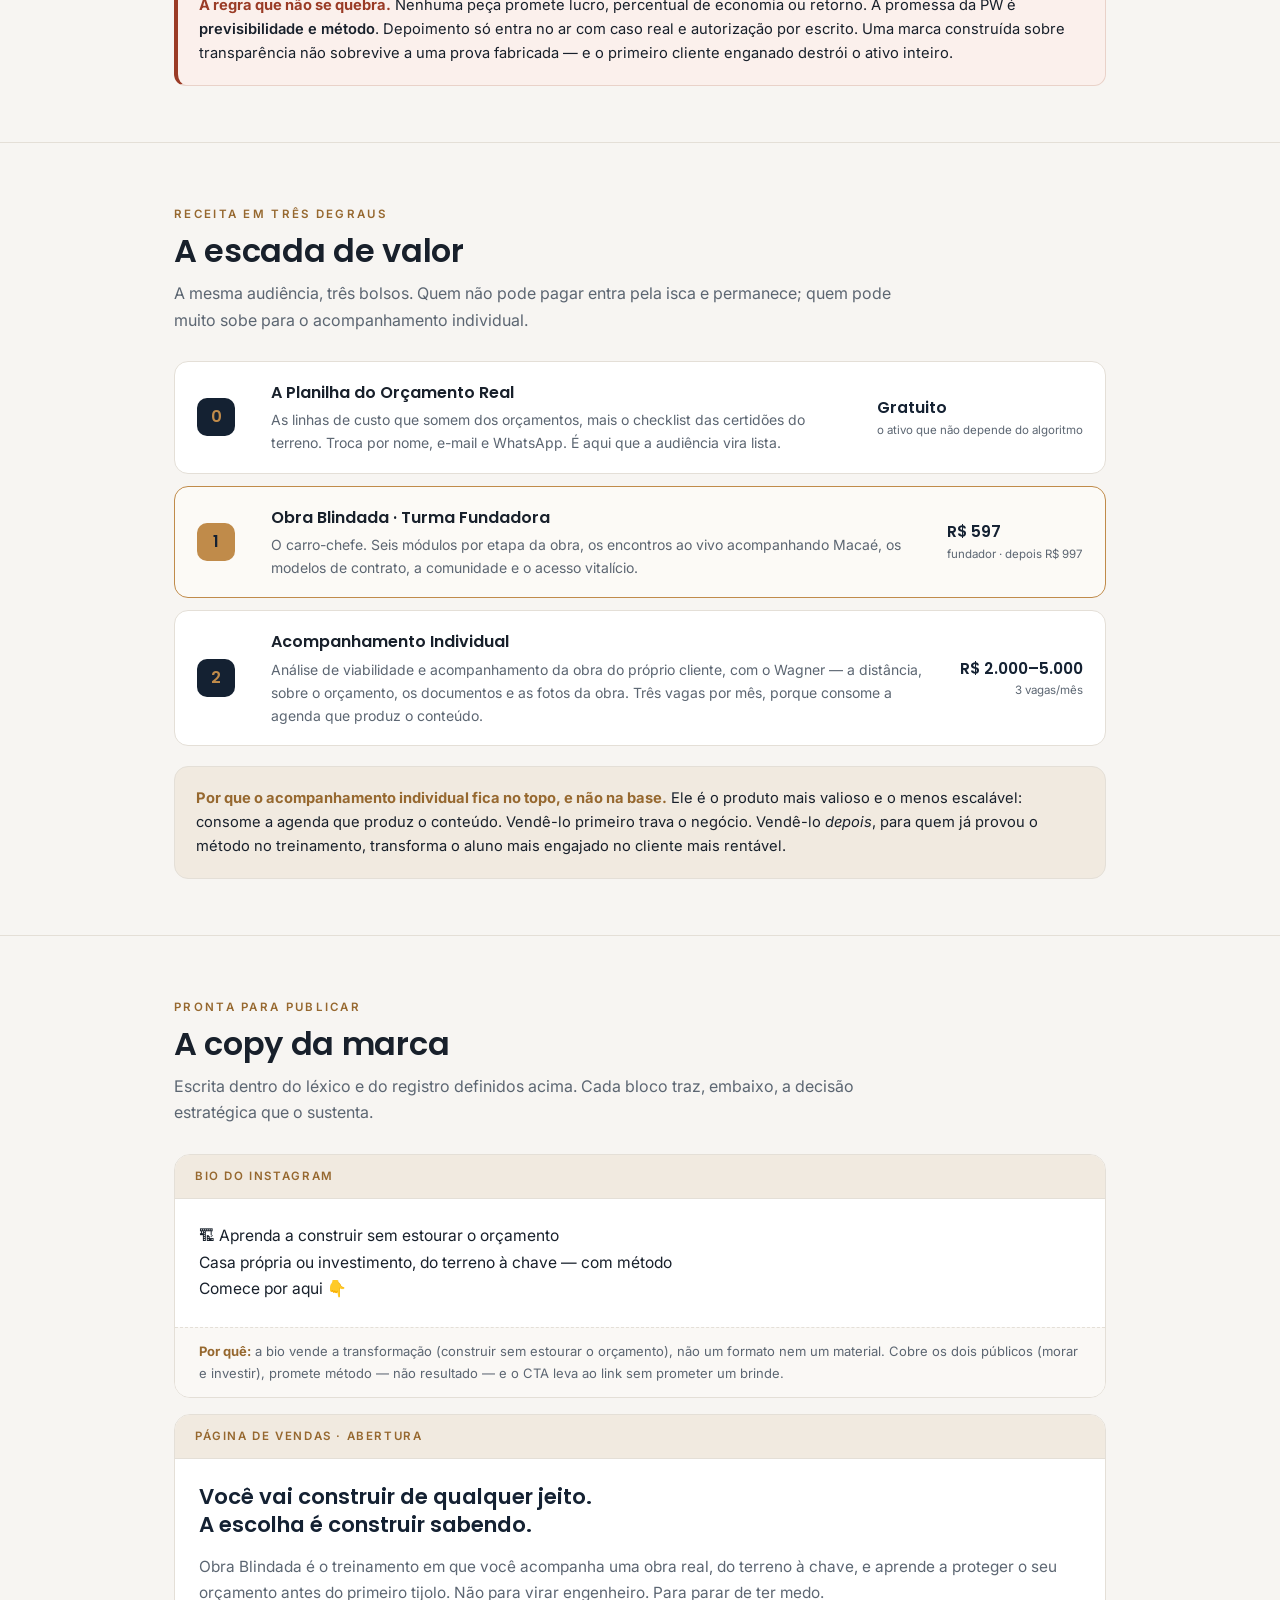
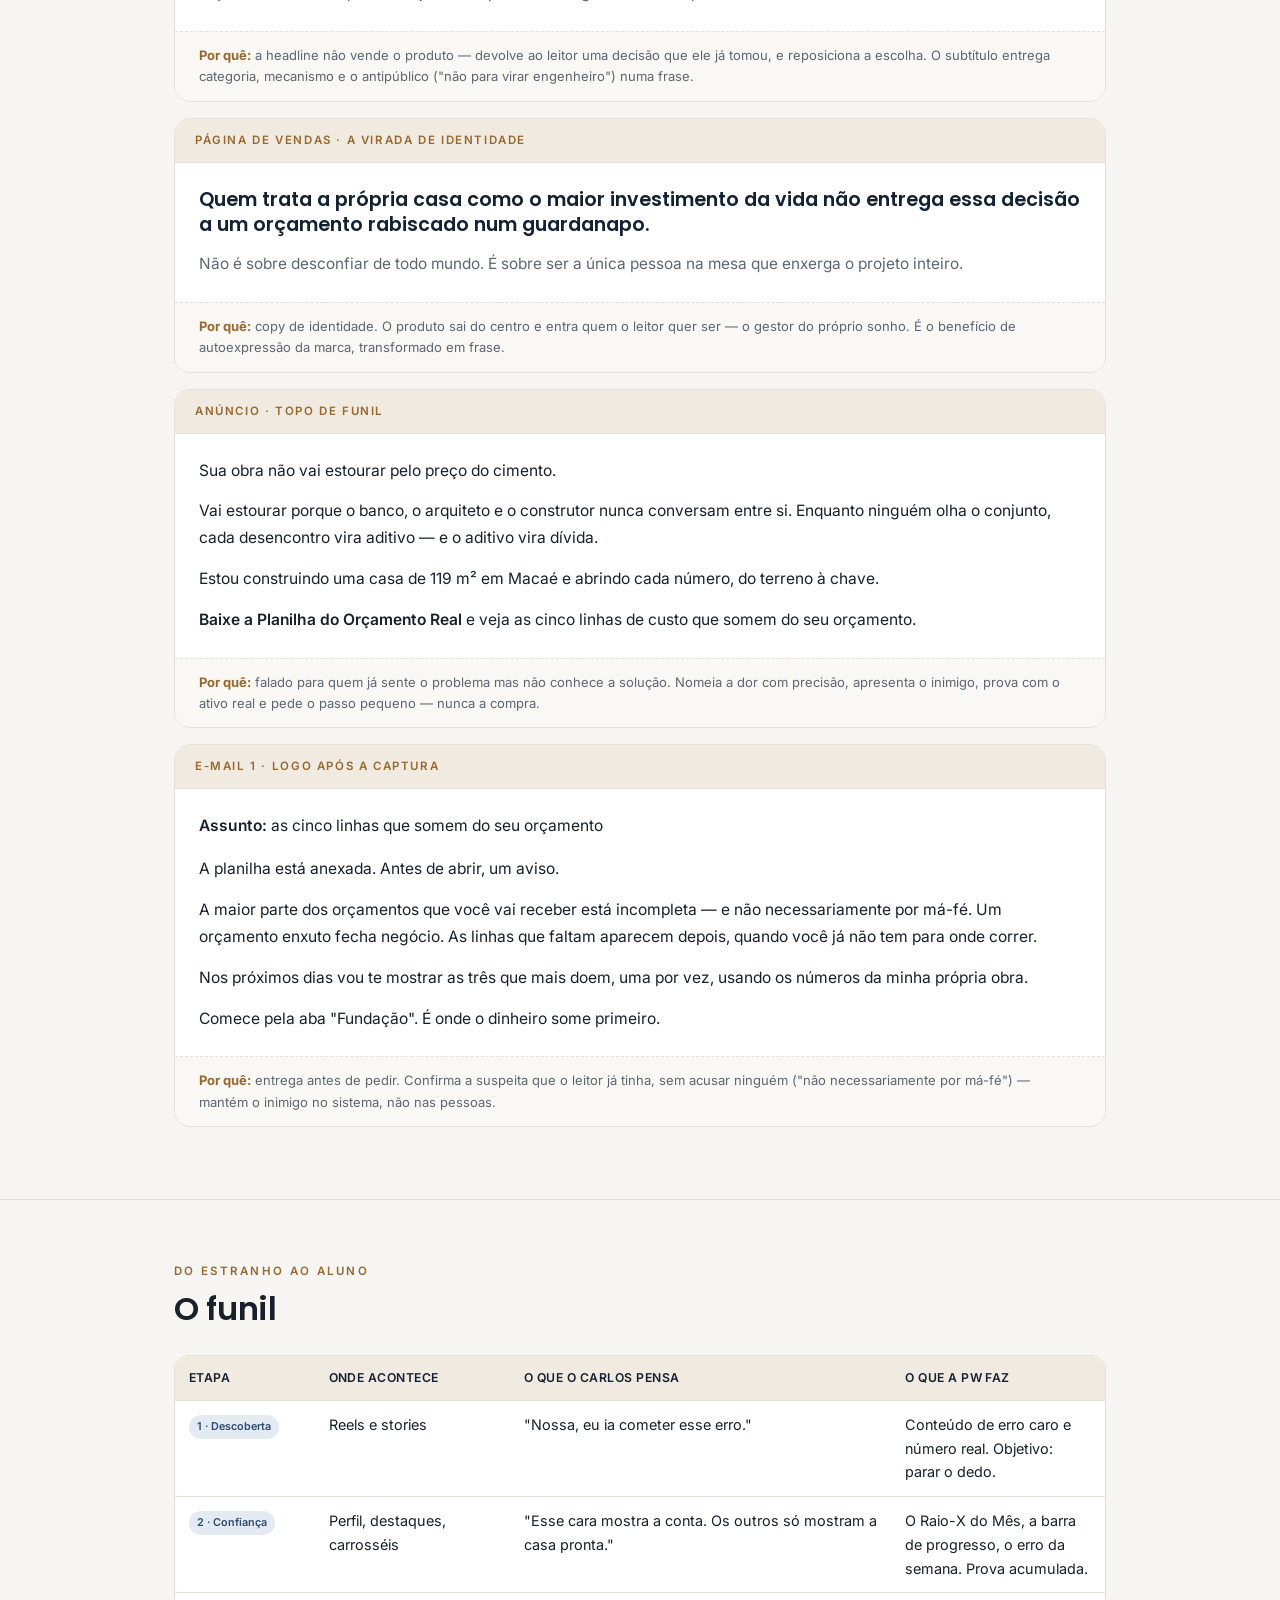
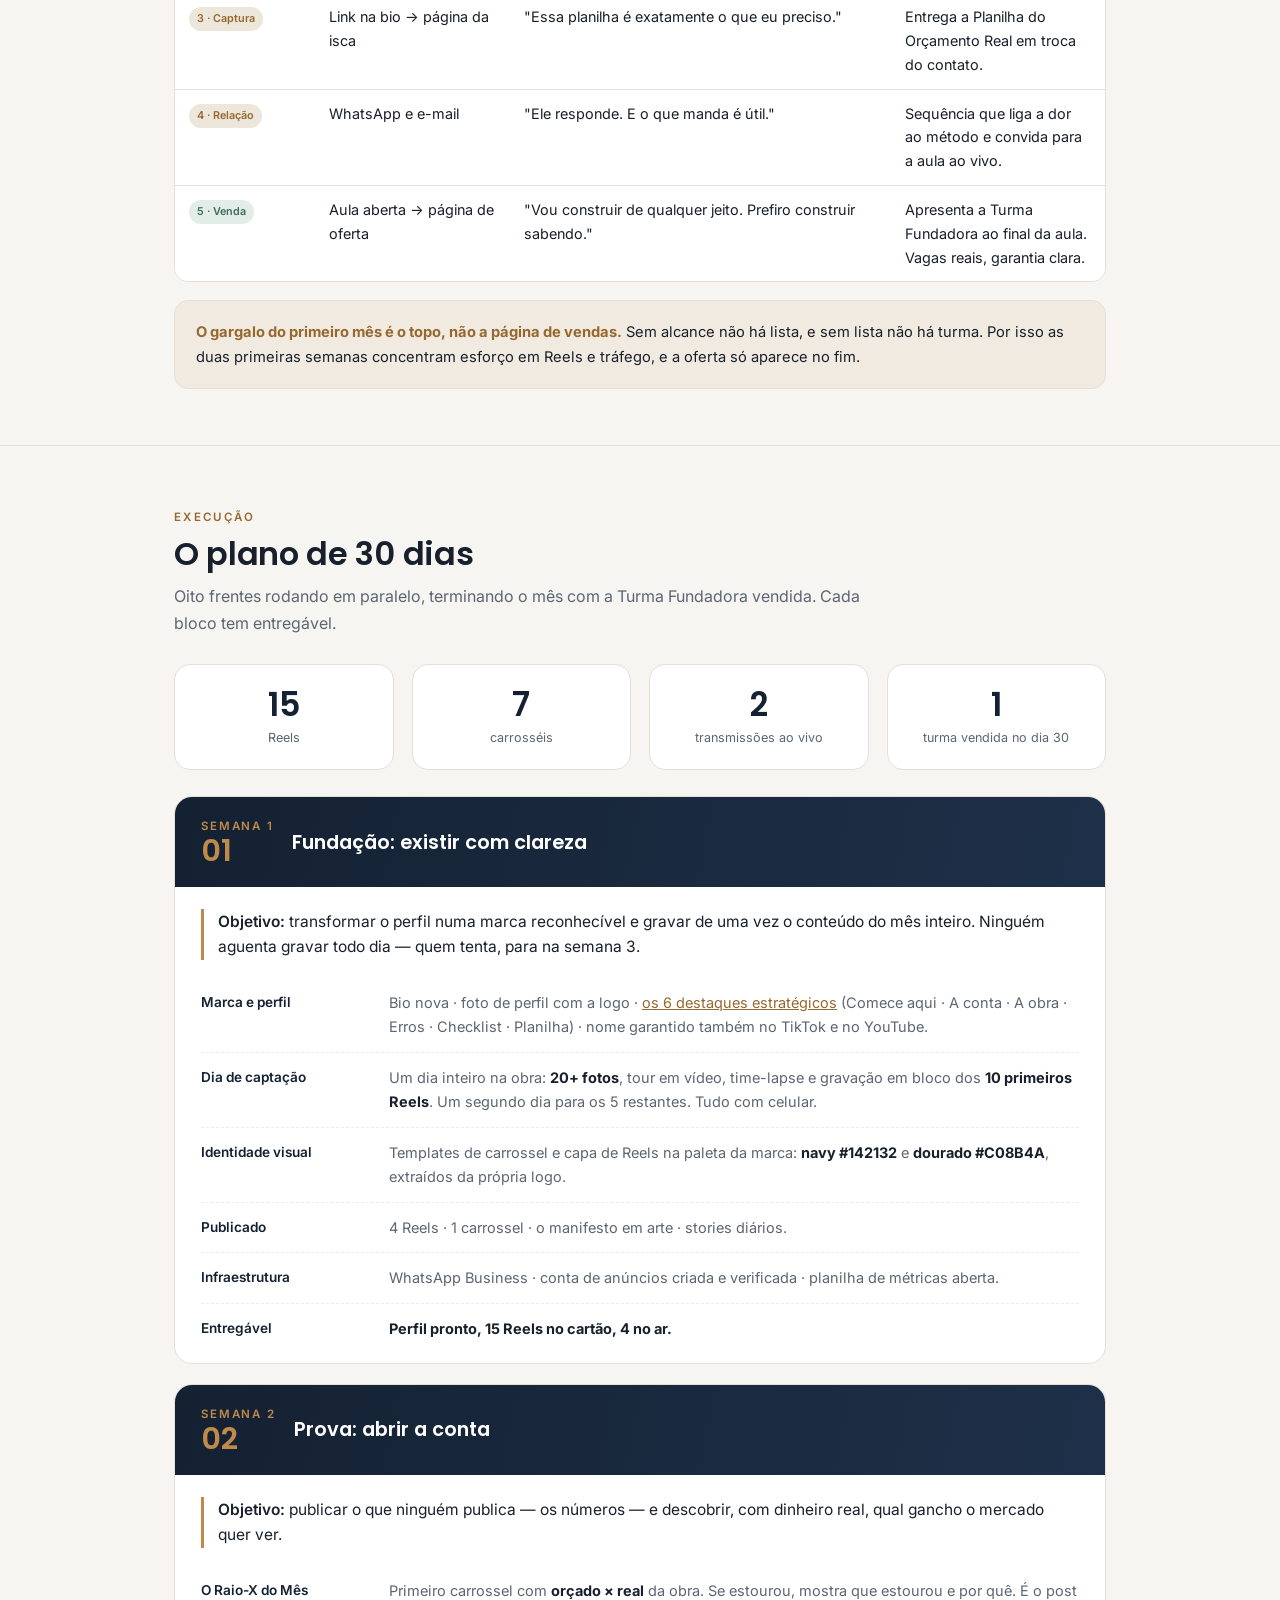
==== commit c3ccd59f: "fix: bio ancorada no negocio (construir sem estourar o orcamento), sem 'orcamento aberto' nem planil" ====
--- a/index.html
+++ b/index.html
@@ -478,7 +478,7 @@
         <thead><tr><th style="width:26%">Componente</th><th>Definição</th></tr></thead>
         <tbody>
           <tr><td><strong>Alternativas do cliente</strong></td><td>Adiar a obra por medo · confiar no empreiteiro indicado por um amigo · contratar arquiteto isolado · juntar vídeos soltos no YouTube · comprar um curso gravado por um engenheiro famoso</td></tr>
-          <tr><td><strong>O que só a PW tem</strong></td><td>Uma obra <strong>real, em andamento, com o orçamento aberto</strong>. Quem ensina não é o técnico que já entregou mil obras: é o <strong>dono</strong>, com o próprio dinheiro em jogo, agora.</td></tr>
+          <tr><td><strong>O que só a PW tem</strong></td><td>Uma obra <strong>real, em andamento, com os números abertos</strong>. Quem ensina não é o técnico que já entregou mil obras: é o <strong>dono</strong>, com o próprio dinheiro em jogo, agora.</td></tr>
           <tr><td><strong>O valor que isso cria</strong></td><td>O aluno não estuda teoria. Ele vê a decisão sendo tomada, o erro acontecendo e o custo entrando na planilha — <strong>antes de cometer o mesmo erro</strong>.</td></tr>
           <tr><td><strong>Quem mais liga</strong></td><td>Quem tem o dinheiro ou o crédito aprovado e vai começar uma obra nos próximos doze meses. Não é o curioso — é quem está prestes a assinar.</td></tr>
           <tr><td><strong>Categoria</strong></td><td class="muted">Não é curso de construção civil. É <strong style="color:var(--gold-dk)">obra aberta</strong>: o treinamento em que você acompanha uma obra de verdade, do terreno à chave, com os números na tela.</td></tr>
@@ -764,11 +764,11 @@
     <div class="copyblock">
       <div class="ch">Bio do Instagram</div>
       <div class="cb">
-        <p>Estou construindo 119 m² em Macaé com o orçamento aberto.<br>
-        Cada etapa. Cada erro. Cada número.<br>
-        O método para construir sem estourar ↓</p>
-      </div>
-      <div class="why"><b>Por quê:</b> abre no ativo único (obra real, orçamento aberto), não em adjetivo. Nenhuma promessa de resultado. O ritmo de três frases curtas já é o registro da marca.</div>
+        <p>🏗 Aprenda a construir sem estourar o orçamento<br>
+        Casa própria ou investimento, do terreno à chave — com método<br>
+        Comece por aqui 👇</p>
+      </div>
+      <div class="why"><b>Por quê:</b> a bio vende a transformação (construir sem estourar o orçamento), não um formato nem um material. Cobre os dois públicos (morar e investir), promete método — não resultado — e o CTA leva ao link sem prometer um brinde.</div>
     </div>
 
     <div class="copyblock">
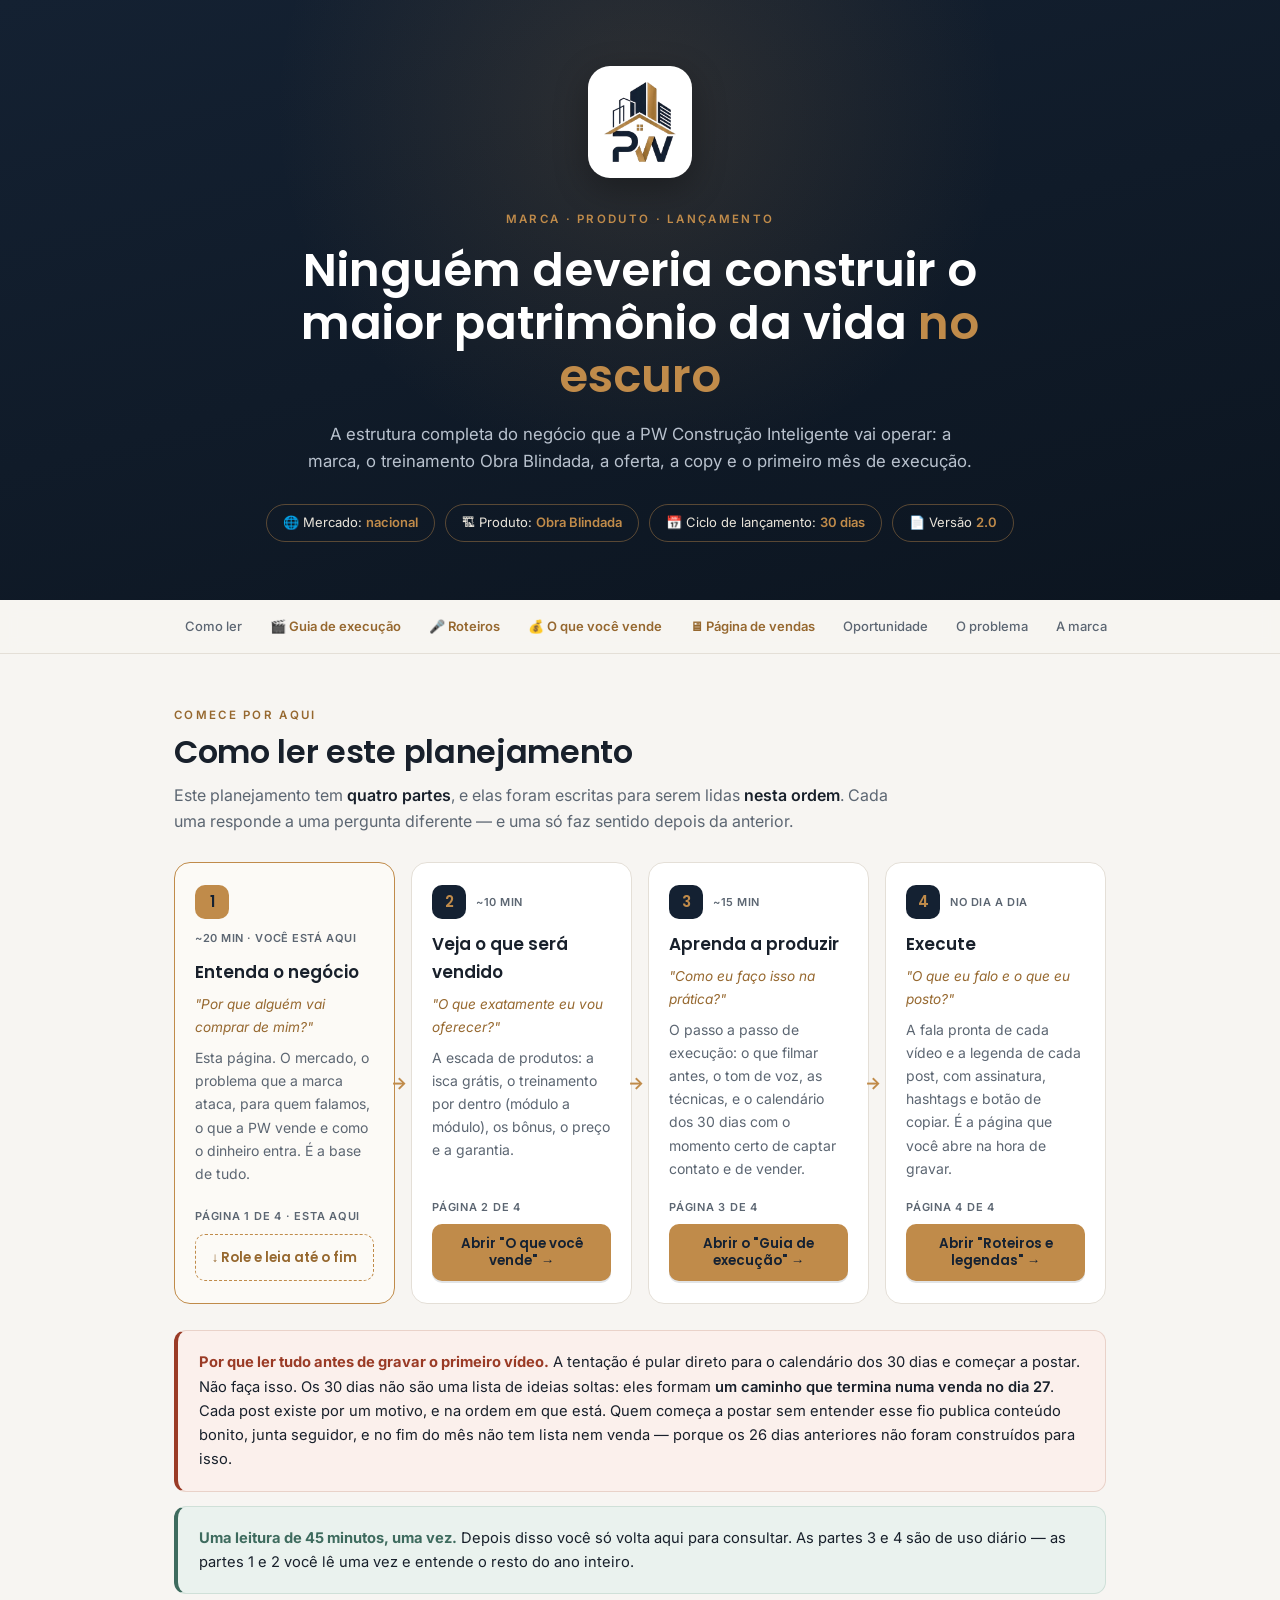
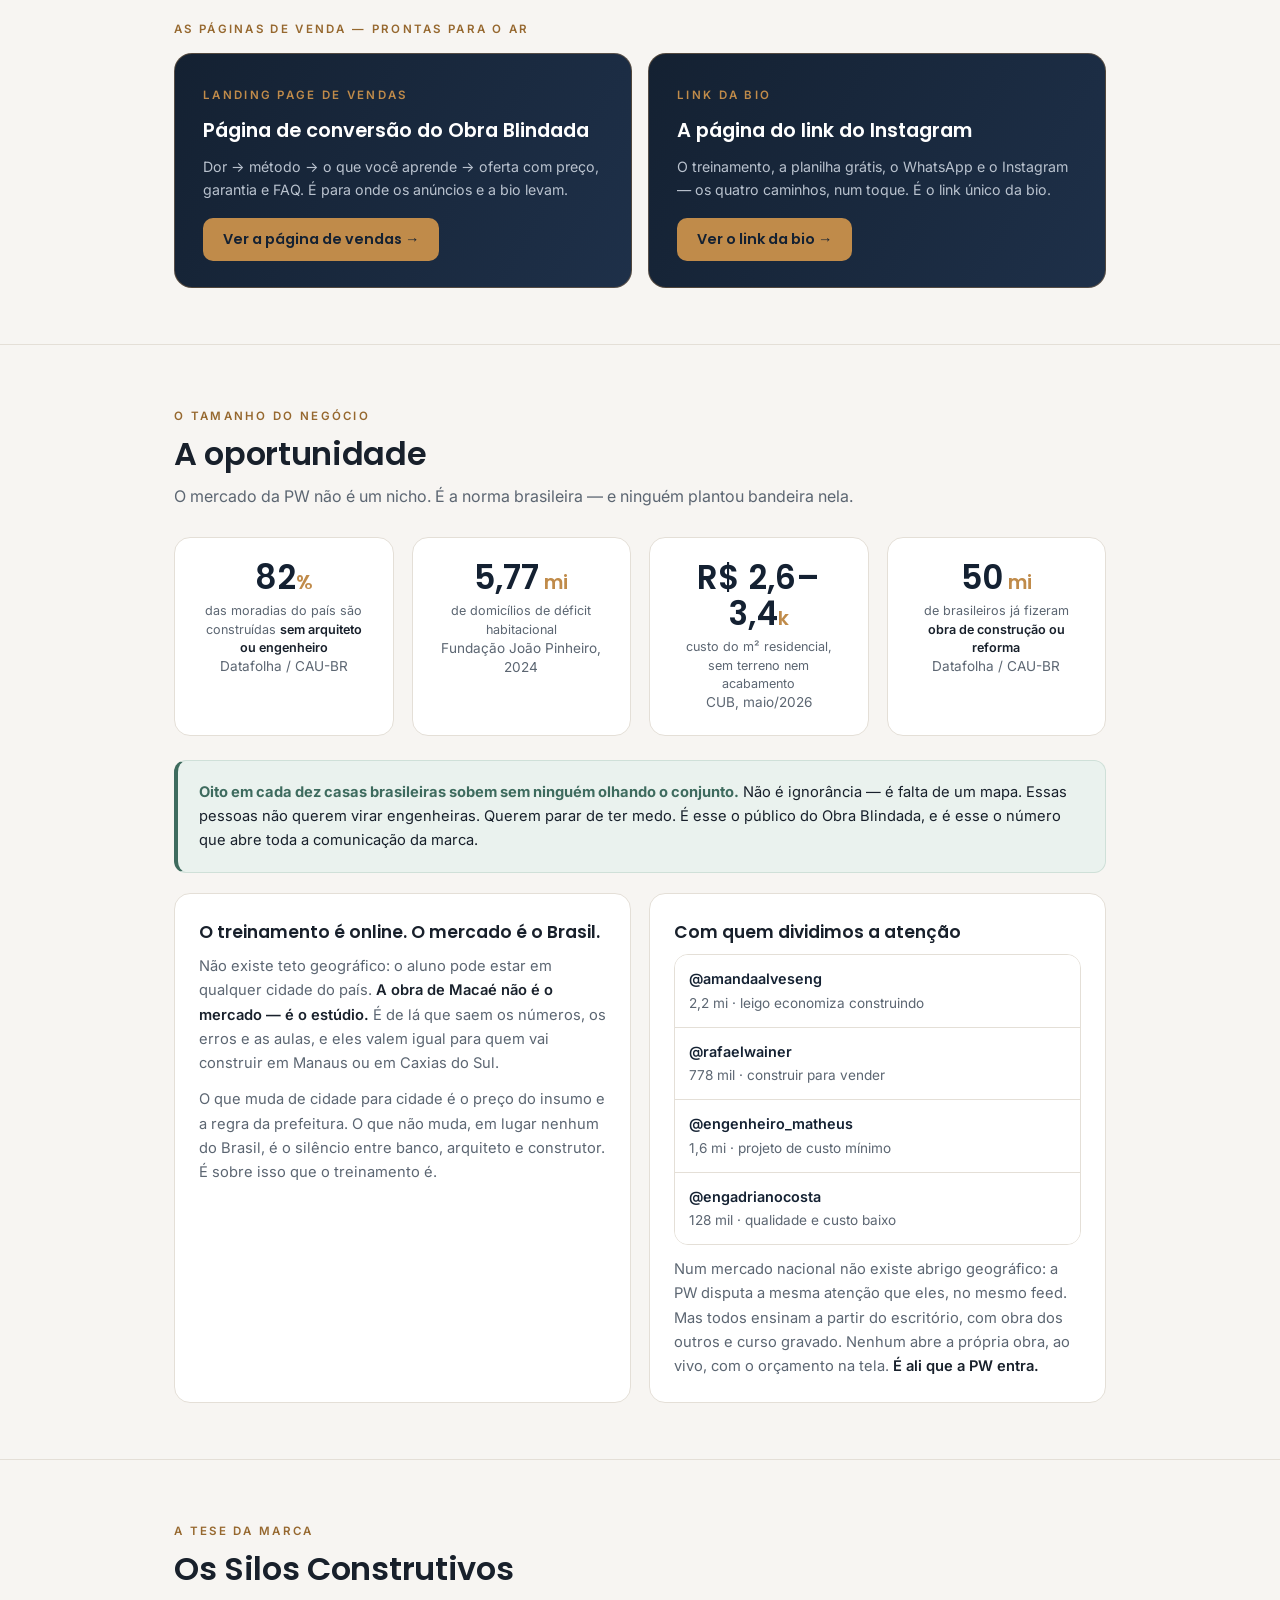
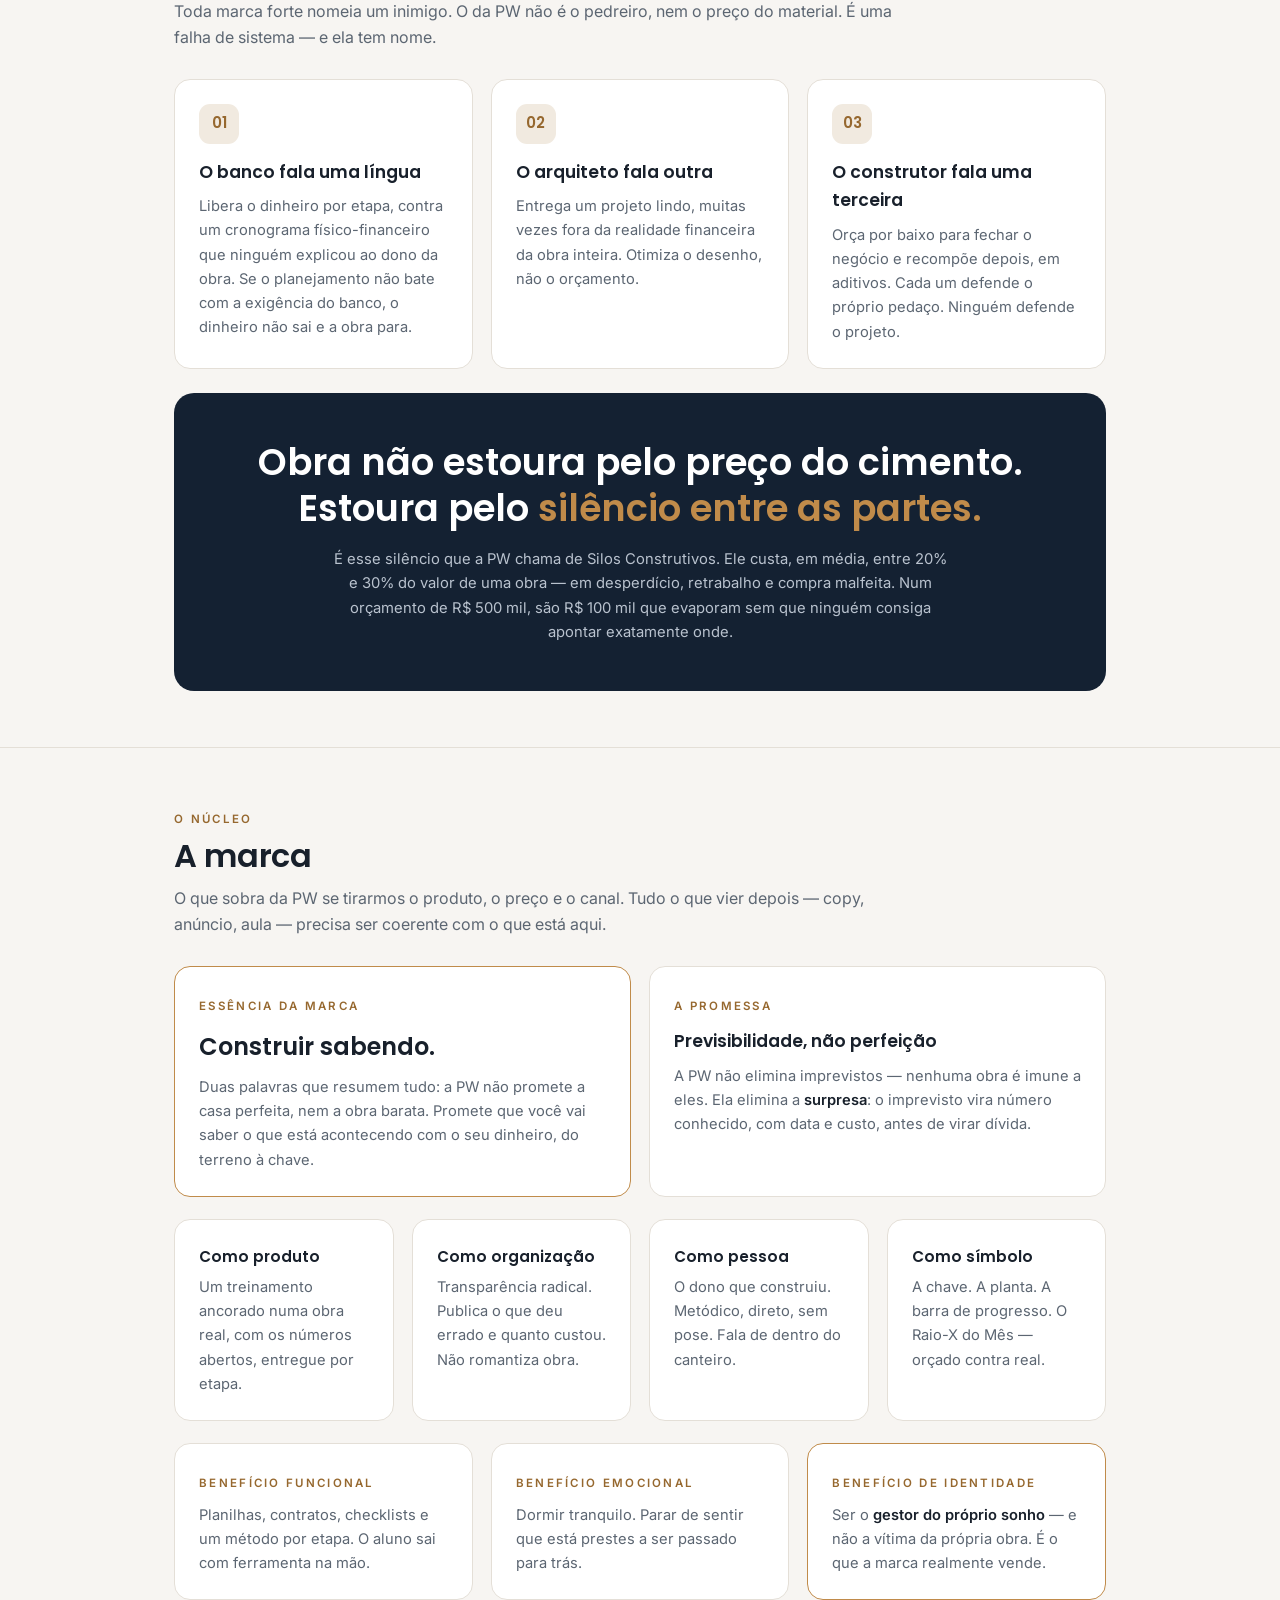
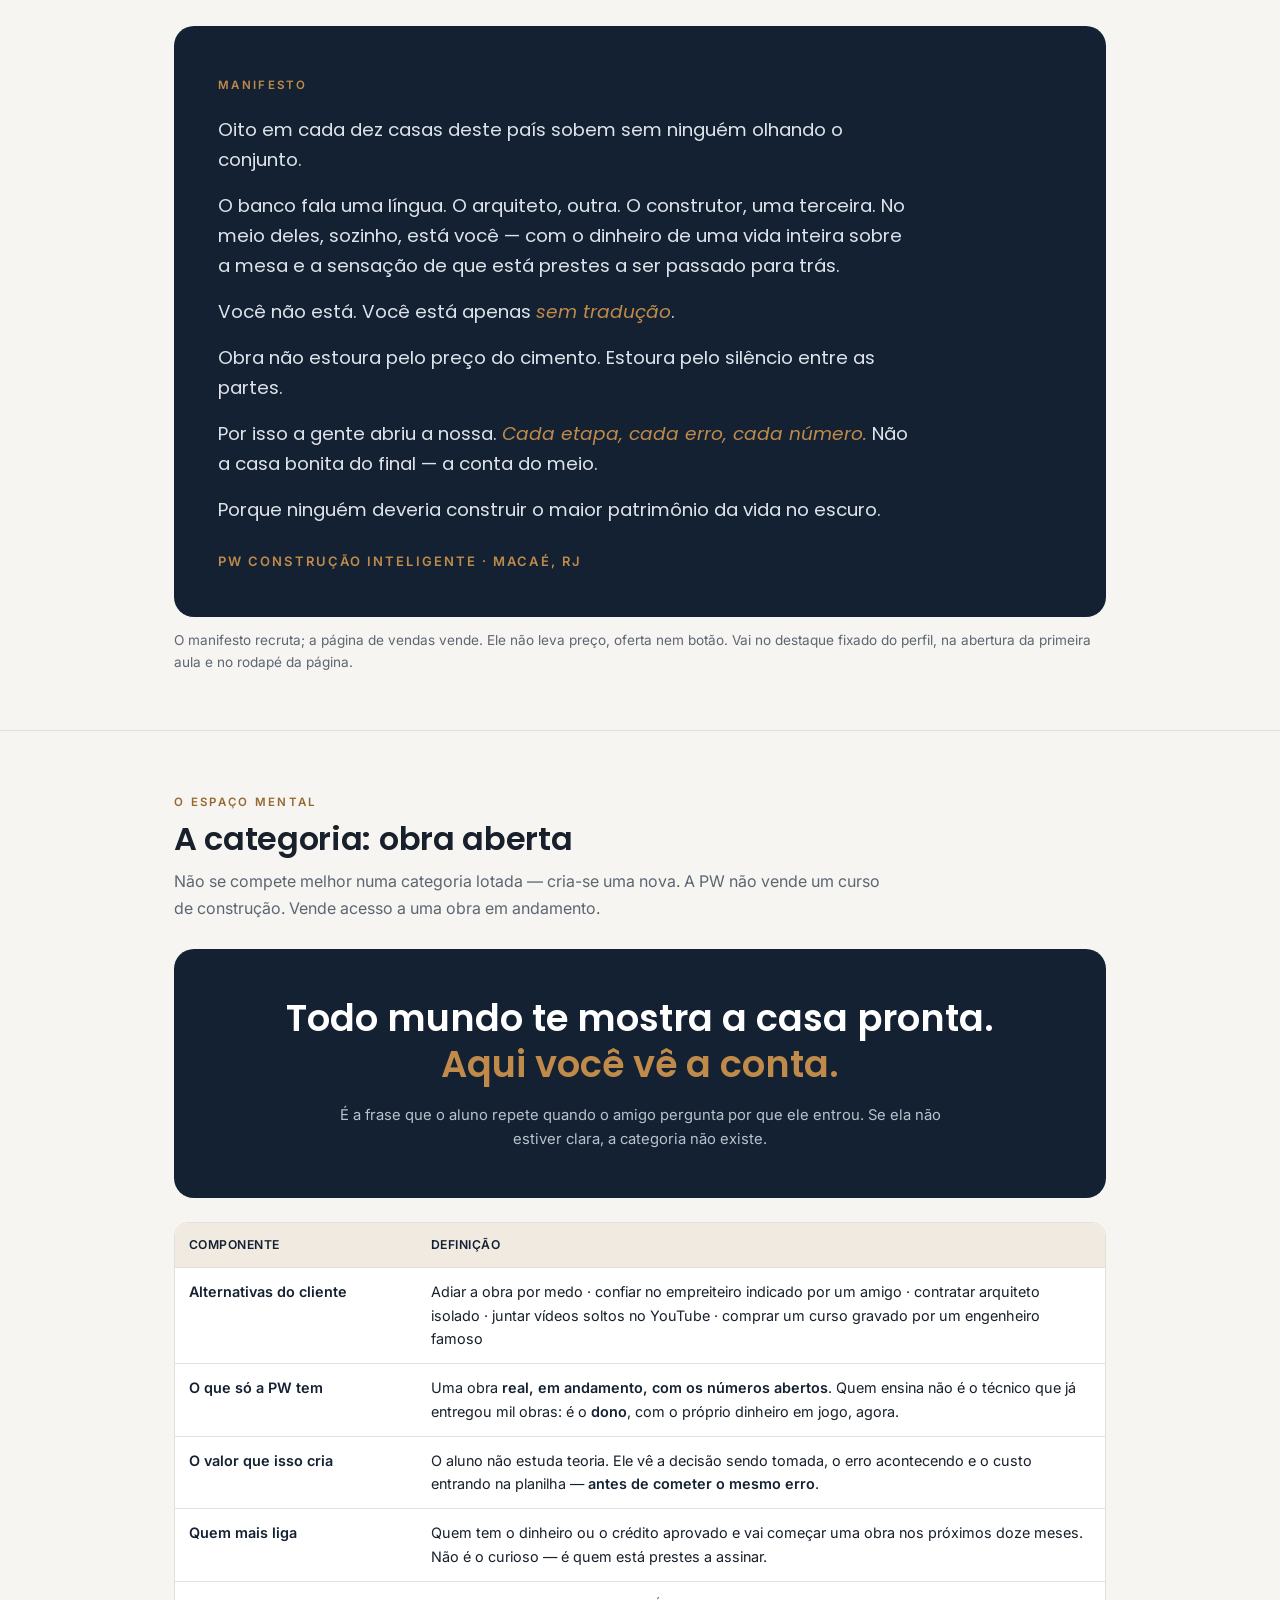
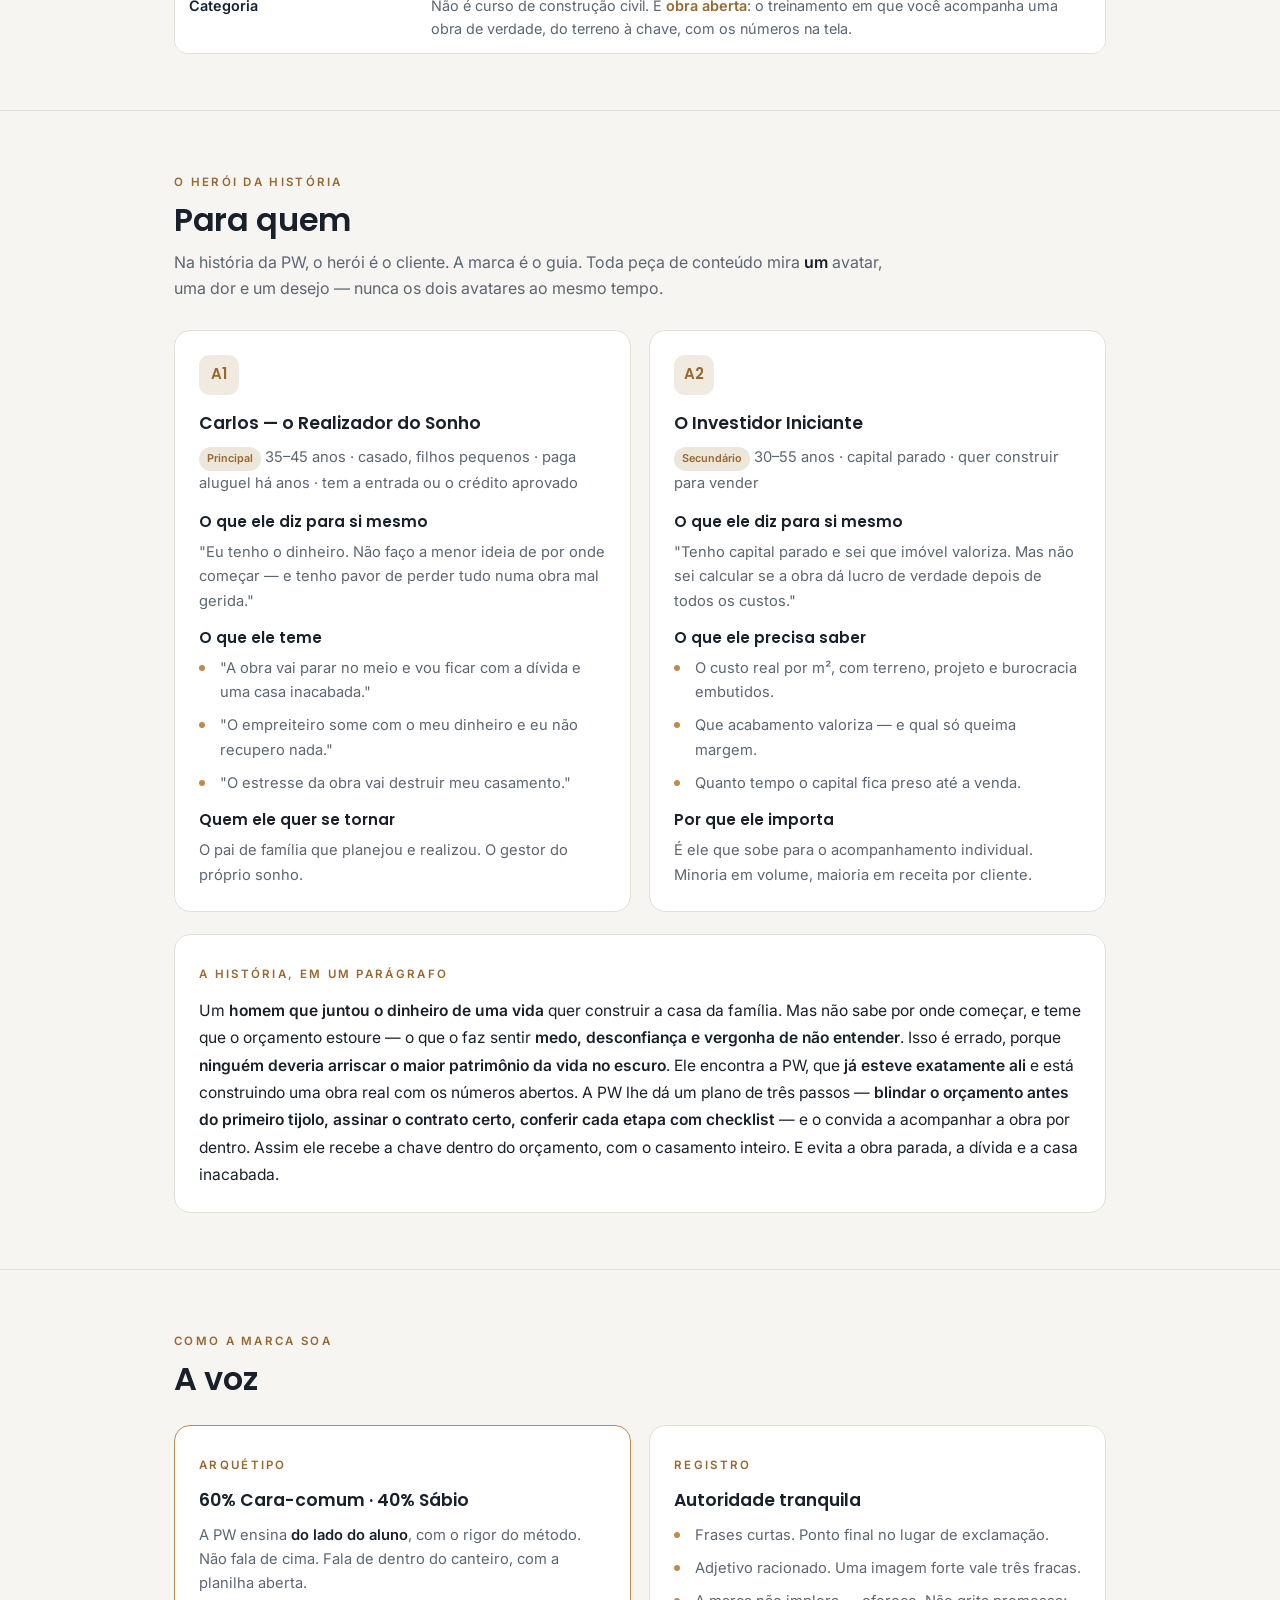
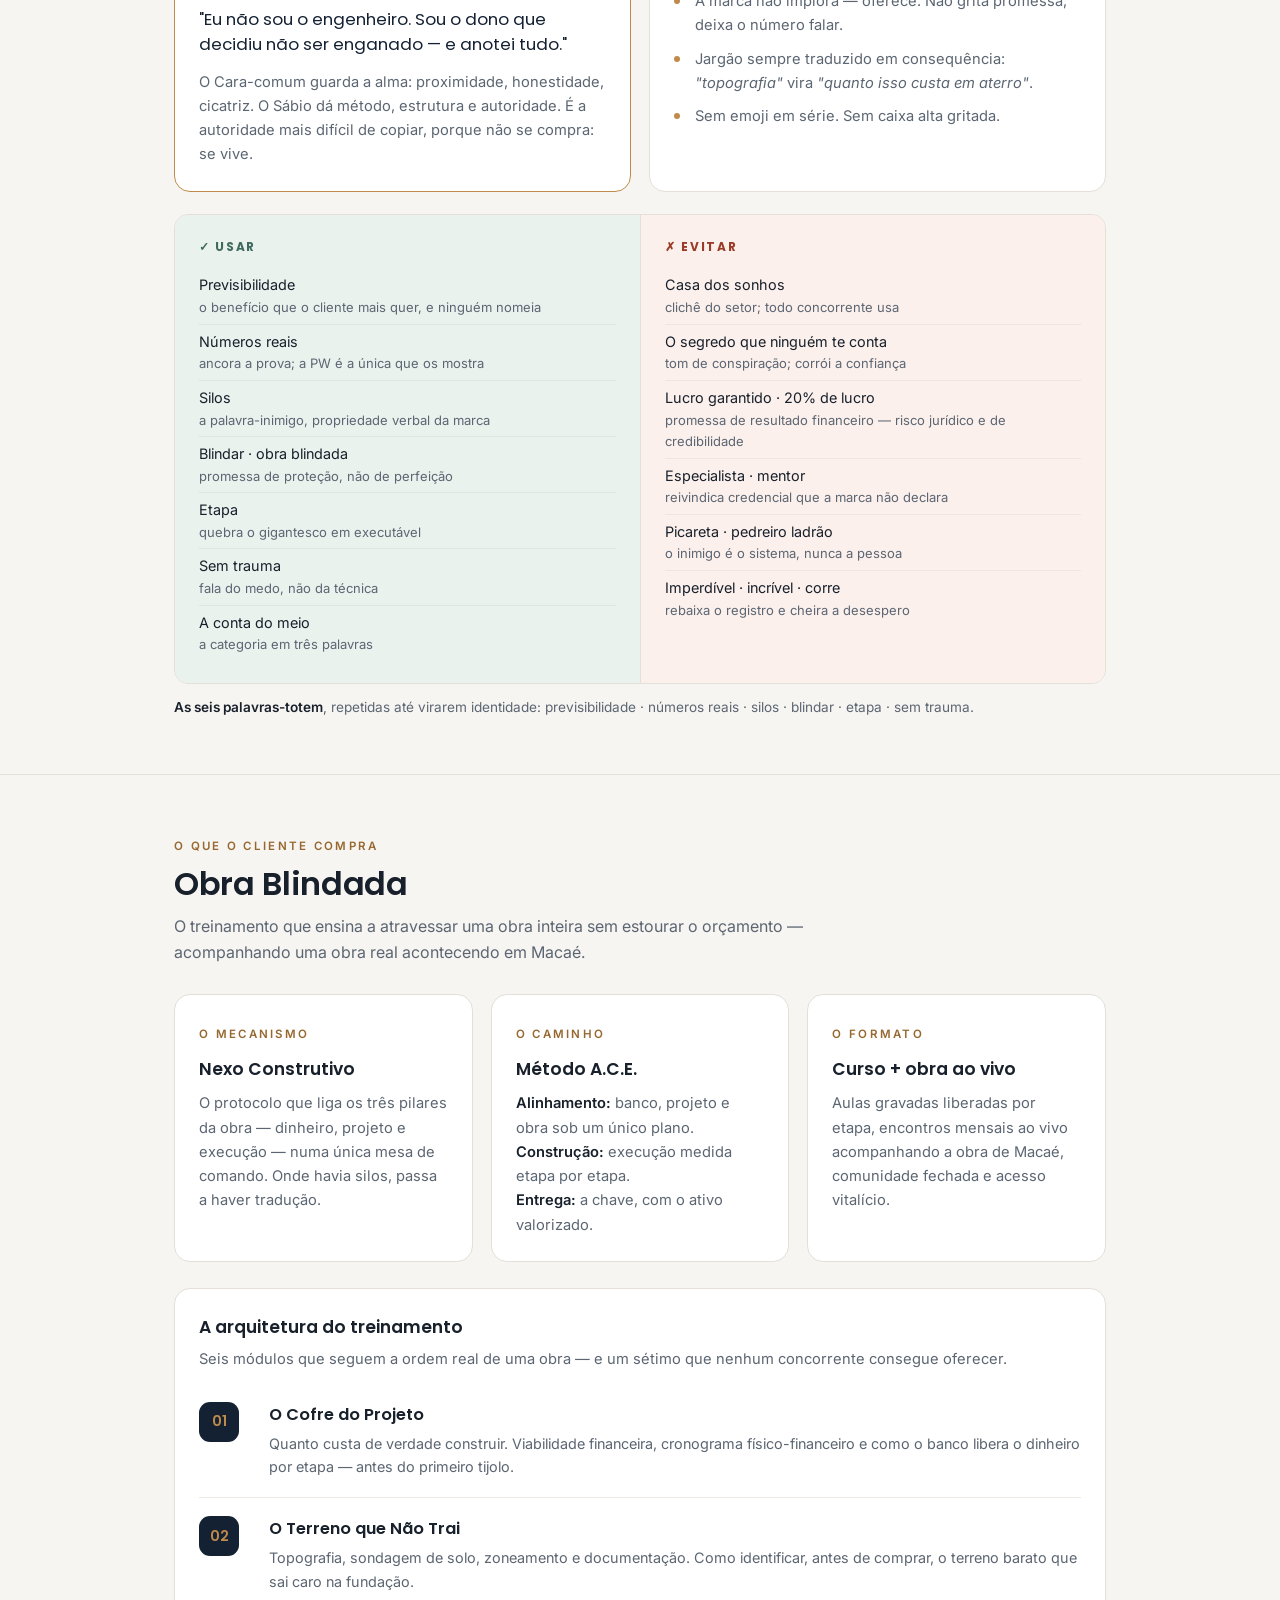
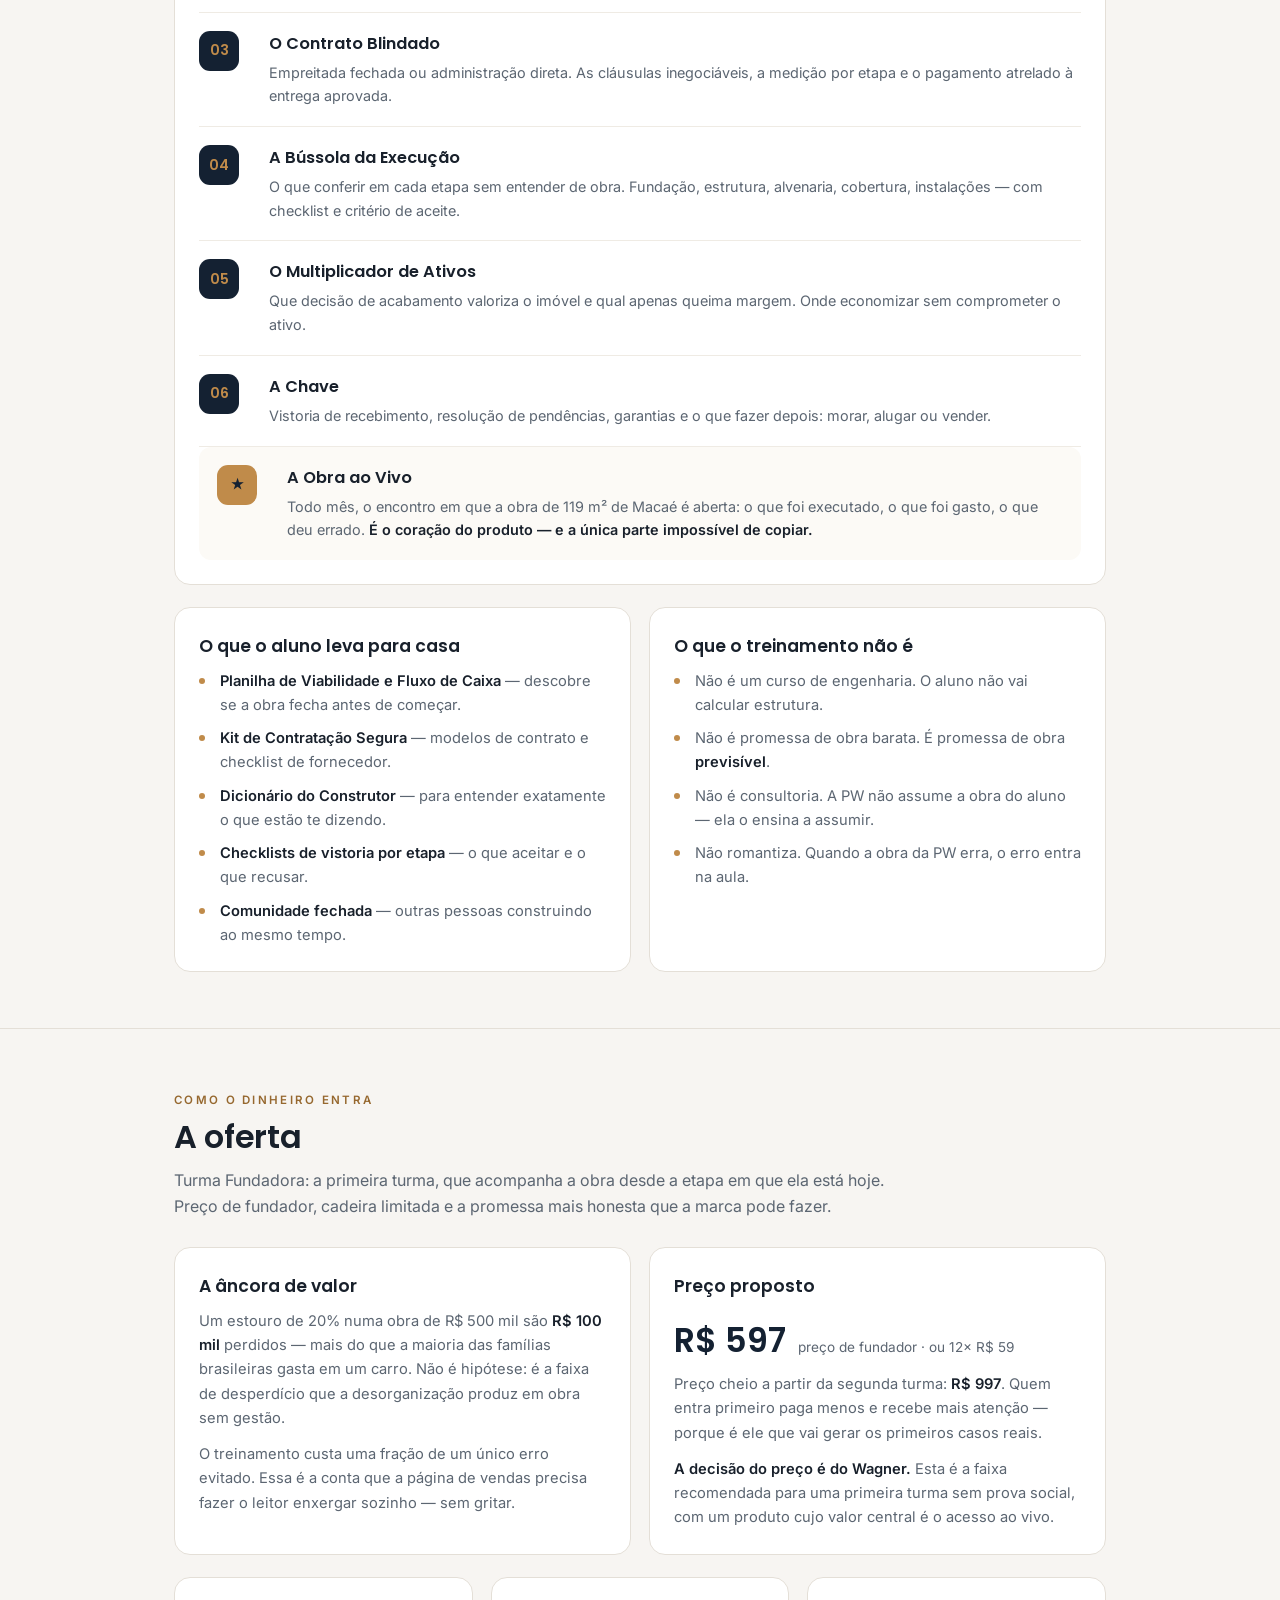
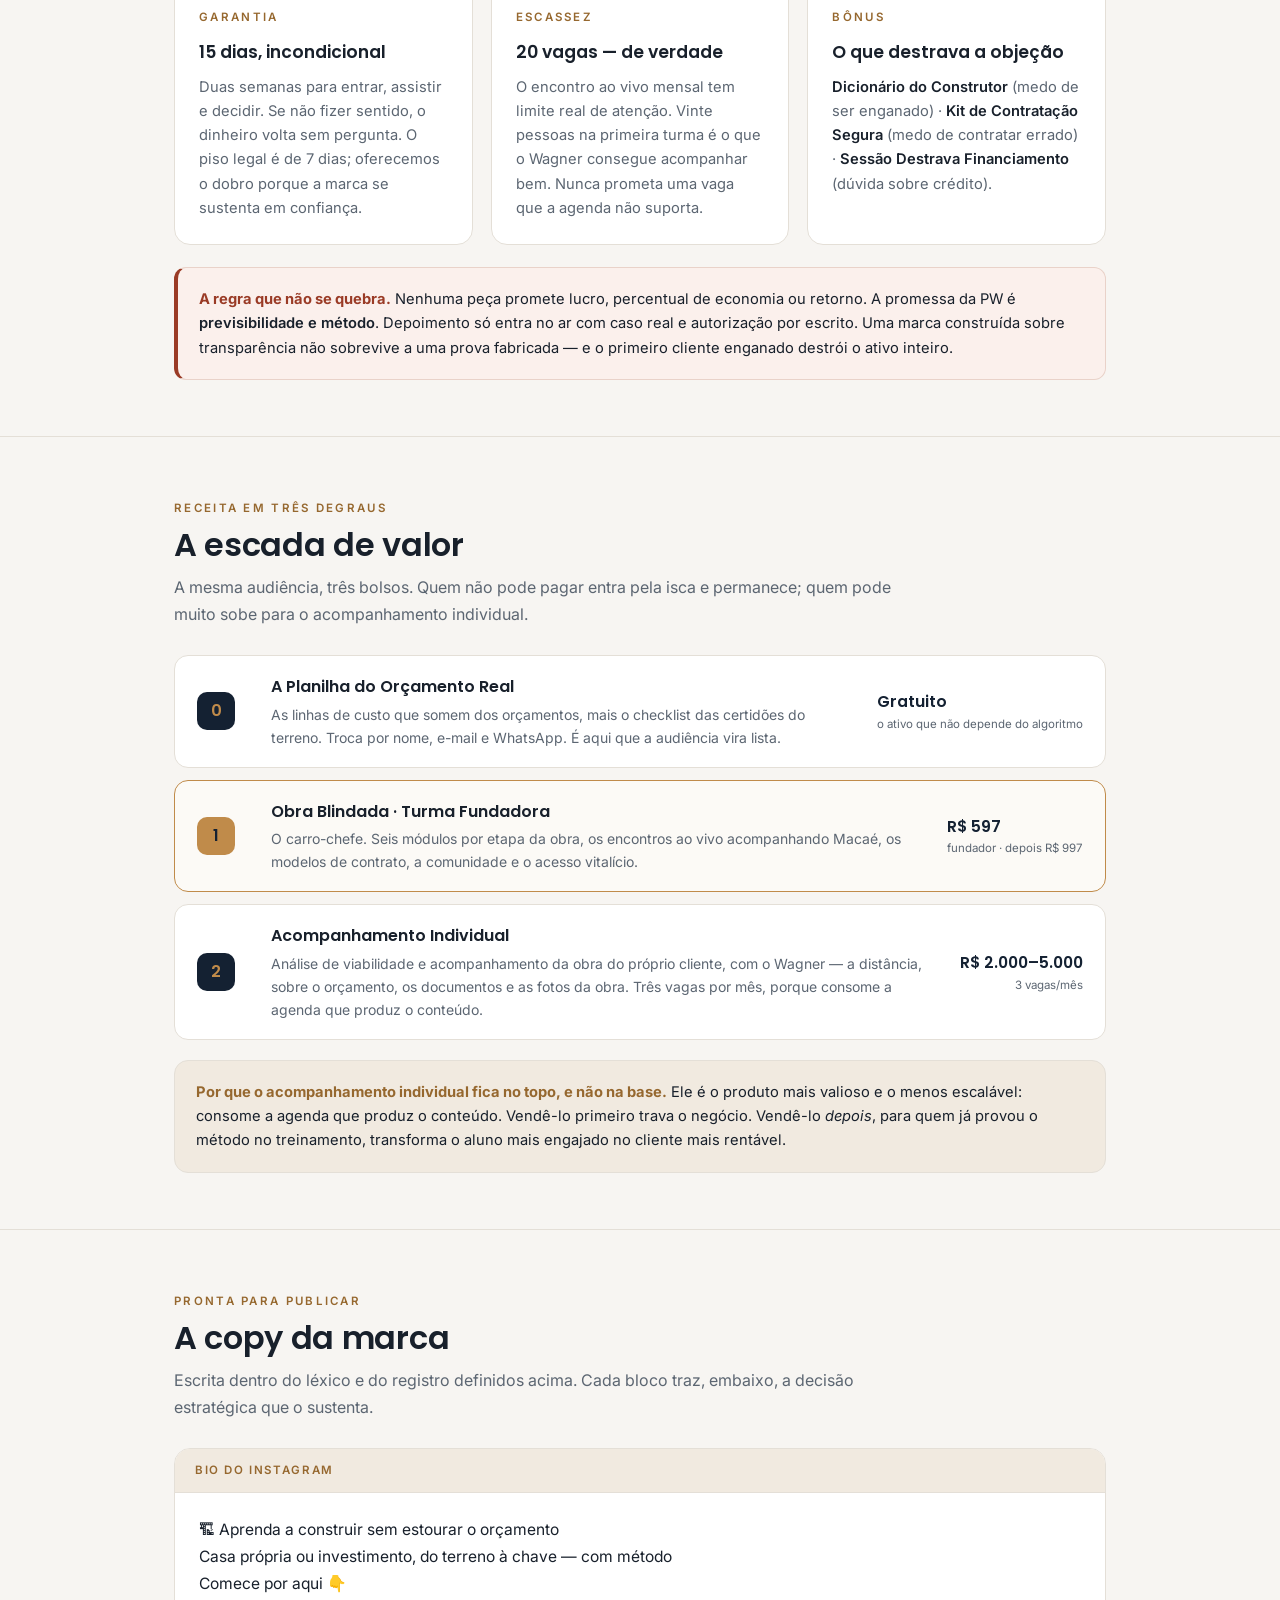
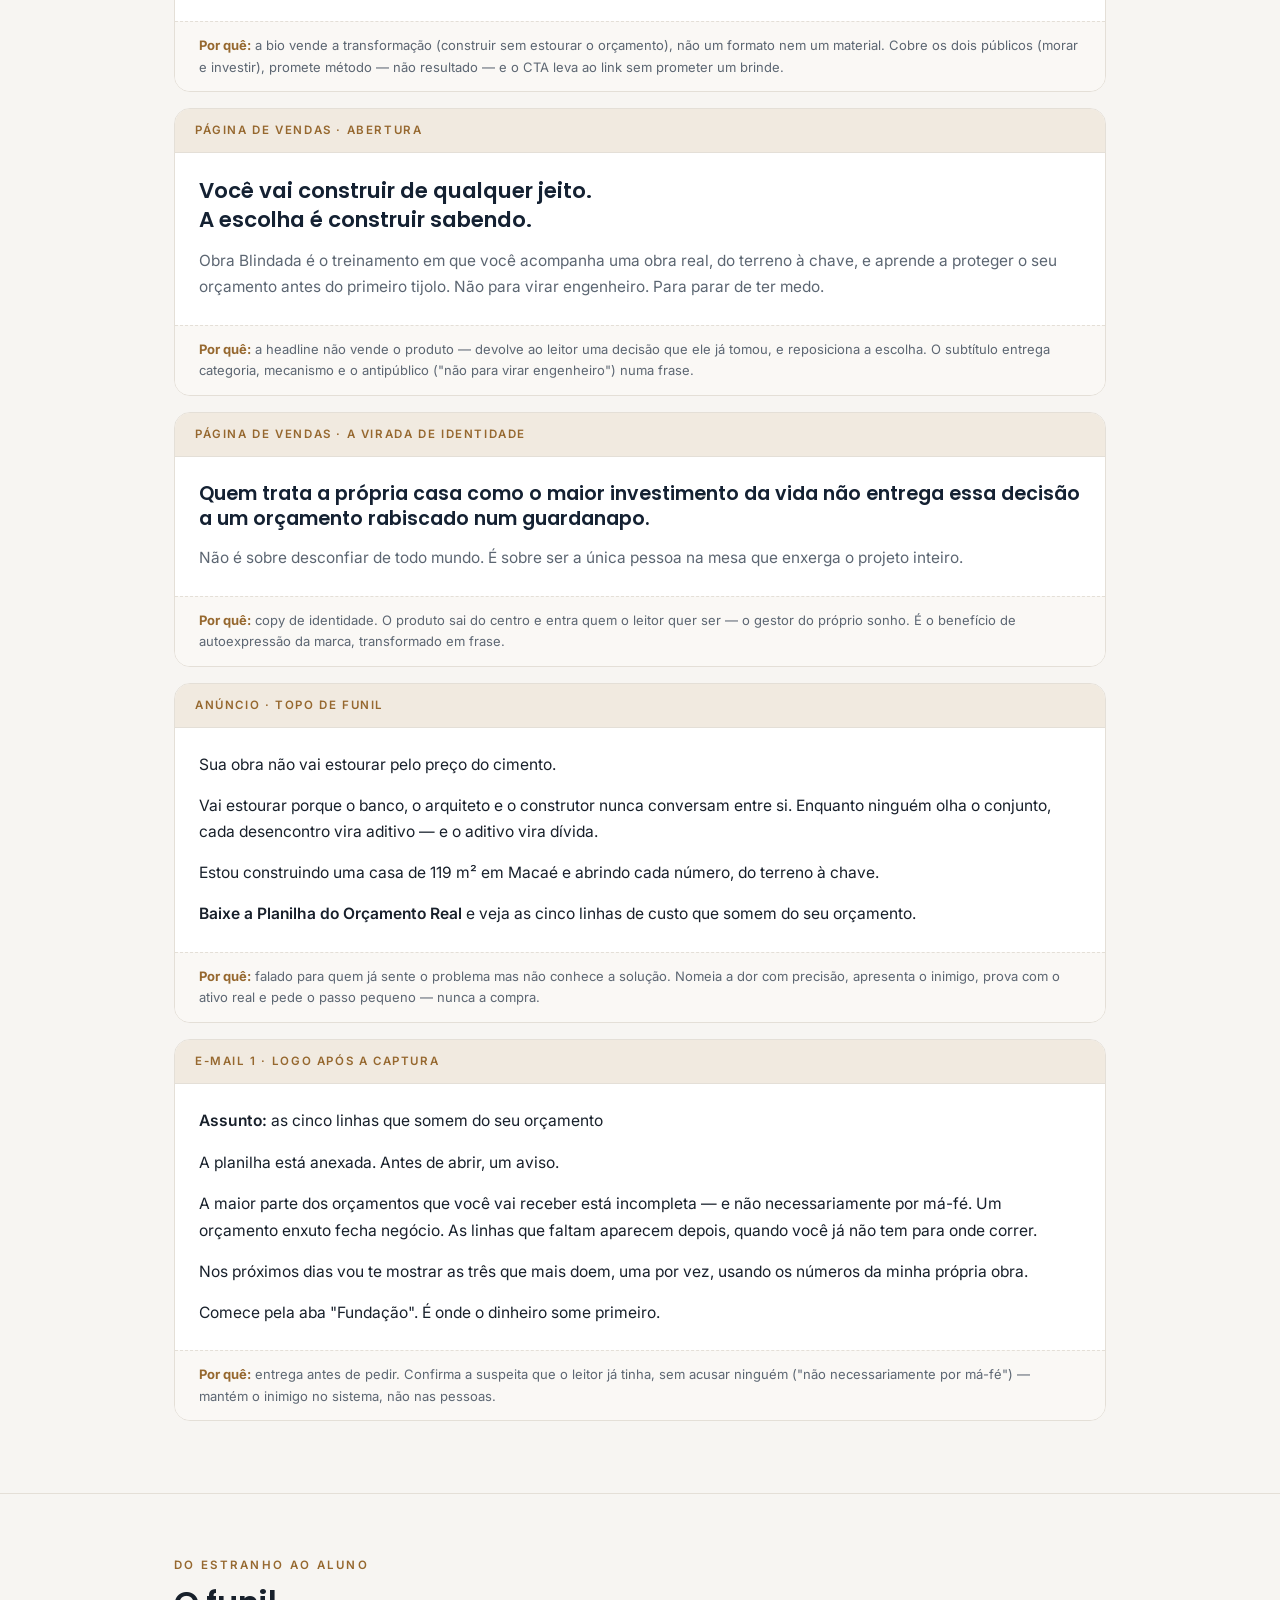
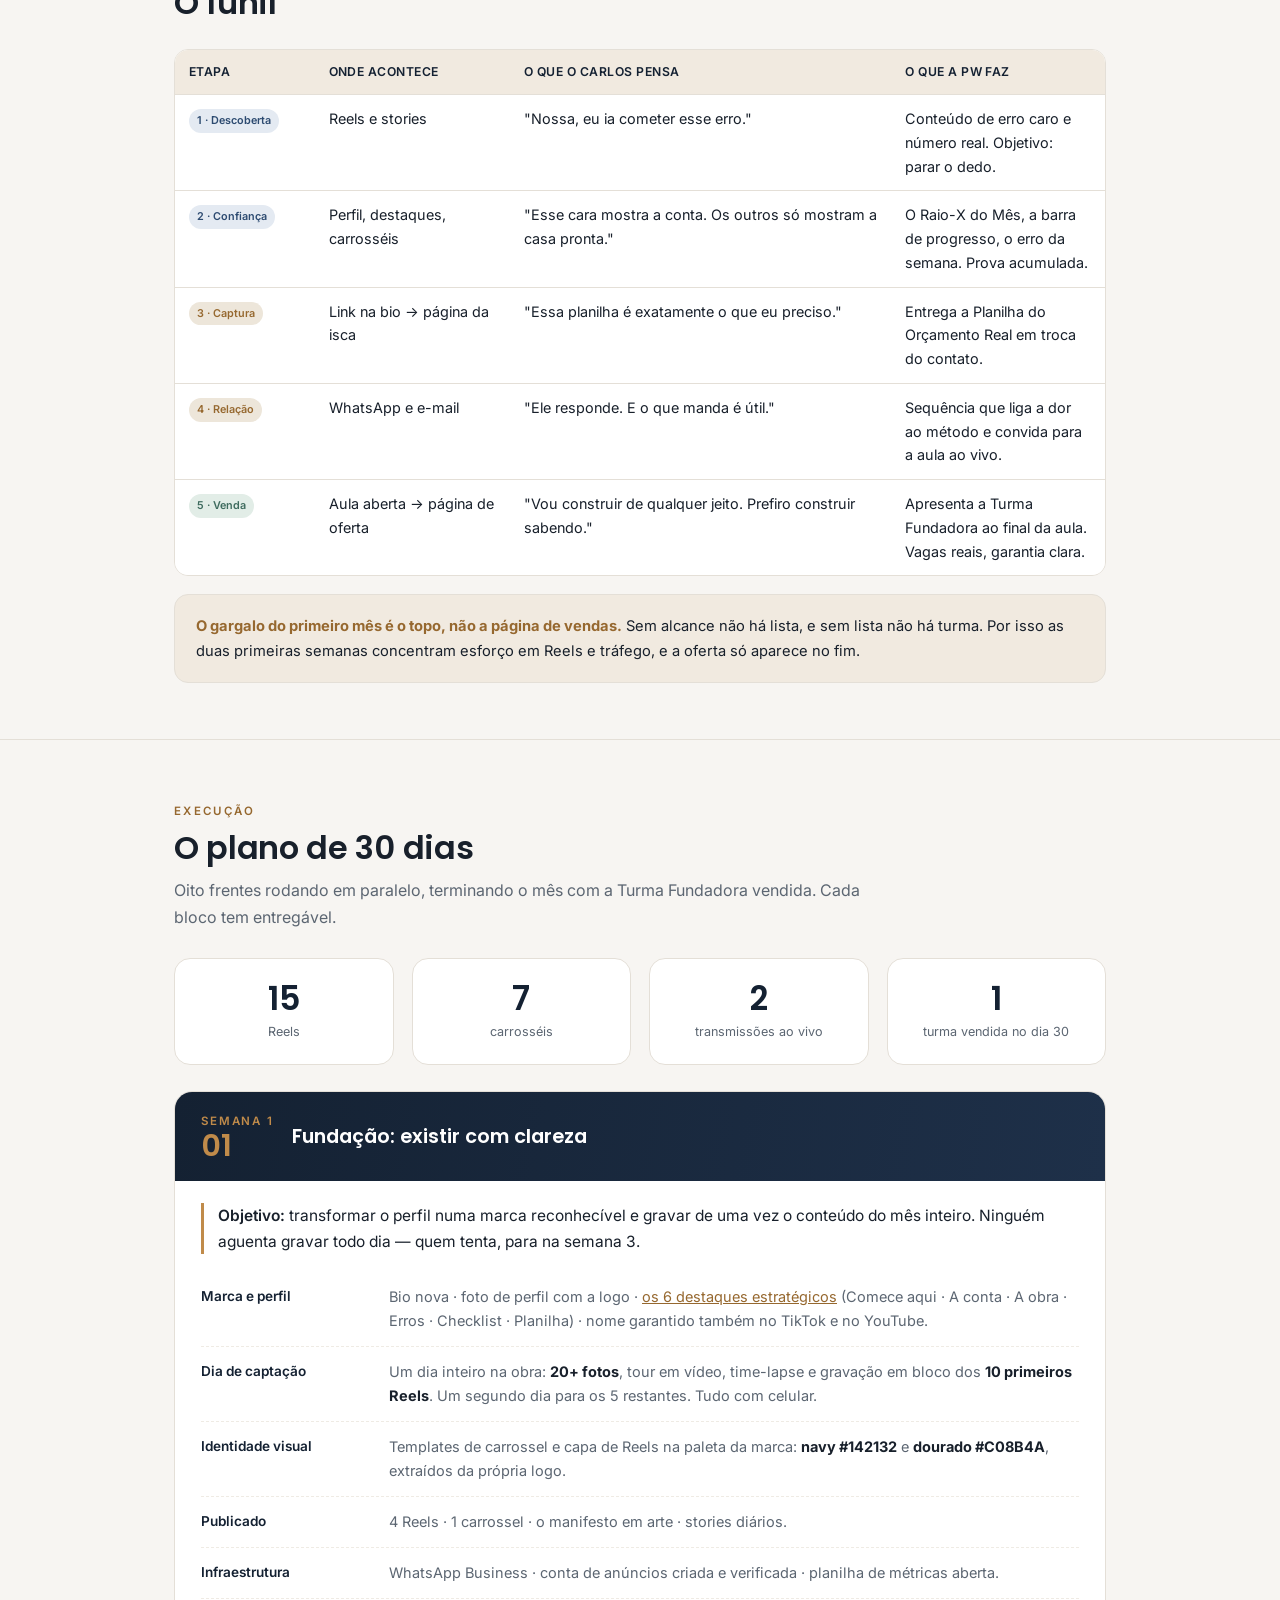
==== commit 92066a7d: "feat: landing de vendas (Obra Blindada) + pagina link-na-bio do Instagram Co-Authored-By: Claude Opu" ====
--- a/index.html
+++ b/index.html
@@ -225,6 +225,7 @@
     <a href="guia-execucao-conteudo.html" style="color:var(--gold-dk);font-weight:600">🎬 Guia de execução</a>
     <a href="roteiros-conteudo.html" style="color:var(--gold-dk);font-weight:600">🎤 Roteiros</a>
     <a href="estrutura-produtos-oferta.html" style="color:var(--gold-dk);font-weight:600">💰 O que você vende</a>
+    <a href="vendas.html" style="color:var(--gold-dk);font-weight:600">🖥 Página de vendas</a>
     <a href="#oportunidade">Oportunidade</a>
     <a href="#problema">O problema</a>
     <a href="#marca">A marca</a>
@@ -308,6 +309,28 @@
 
     <div class="good" style="margin-top:14px">
       <b>Uma leitura de 45 minutos, uma vez.</b> Depois disso você só volta aqui para consultar. As partes 3 e 4 são de uso diário — as partes 1 e 2 você lê uma vez e entende o resto do ano inteiro.
+    </div>
+
+    <div style="margin-top:26px">
+      <p class="eyebrow" style="margin-bottom:14px">As páginas de venda — prontas para o ar</p>
+      <div class="grid g2" style="gap:16px">
+        <a href="vendas.html" style="text-decoration:none;color:inherit;display:block">
+          <div class="dark" style="height:100%;background:linear-gradient(120deg,var(--navy),var(--navy-2));border:1px solid rgba(192,139,74,.35);border-radius:18px;padding:26px 28px">
+            <span class="eyebrow" style="color:var(--gold)">Landing page de vendas</span>
+            <h3 style="font-family:'Poppins';color:#fff;font-size:1.22rem;font-weight:600;margin:8px 0 8px">Página de conversão do Obra Blindada</h3>
+            <p style="color:#B9C2CE;font-size:14.2px;margin-bottom:16px">Dor → método → o que você aprende → oferta com preço, garantia e FAQ. É para onde os anúncios e a bio levam.</p>
+            <span style="display:inline-block;background:var(--gold);color:var(--navy);font-family:'Poppins';font-weight:600;font-size:.9rem;padding:10px 20px;border-radius:10px">Ver a página de vendas →</span>
+          </div>
+        </a>
+        <a href="bio.html" style="text-decoration:none;color:inherit;display:block">
+          <div class="dark" style="height:100%;background:linear-gradient(120deg,var(--navy),var(--navy-2));border:1px solid rgba(192,139,74,.35);border-radius:18px;padding:26px 28px">
+            <span class="eyebrow" style="color:var(--gold)">Link da bio</span>
+            <h3 style="font-family:'Poppins';color:#fff;font-size:1.22rem;font-weight:600;margin:8px 0 8px">A página do link do Instagram</h3>
+            <p style="color:#B9C2CE;font-size:14.2px;margin-bottom:16px">O treinamento, a planilha grátis, o WhatsApp e o Instagram — os quatro caminhos, num toque. É o link único da bio.</p>
+            <span style="display:inline-block;background:var(--gold);color:var(--navy);font-family:'Poppins';font-weight:600;font-size:.9rem;padding:10px 20px;border-radius:10px">Ver o link da bio →</span>
+          </div>
+        </a>
+      </div>
     </div>
   </div>
 </section>
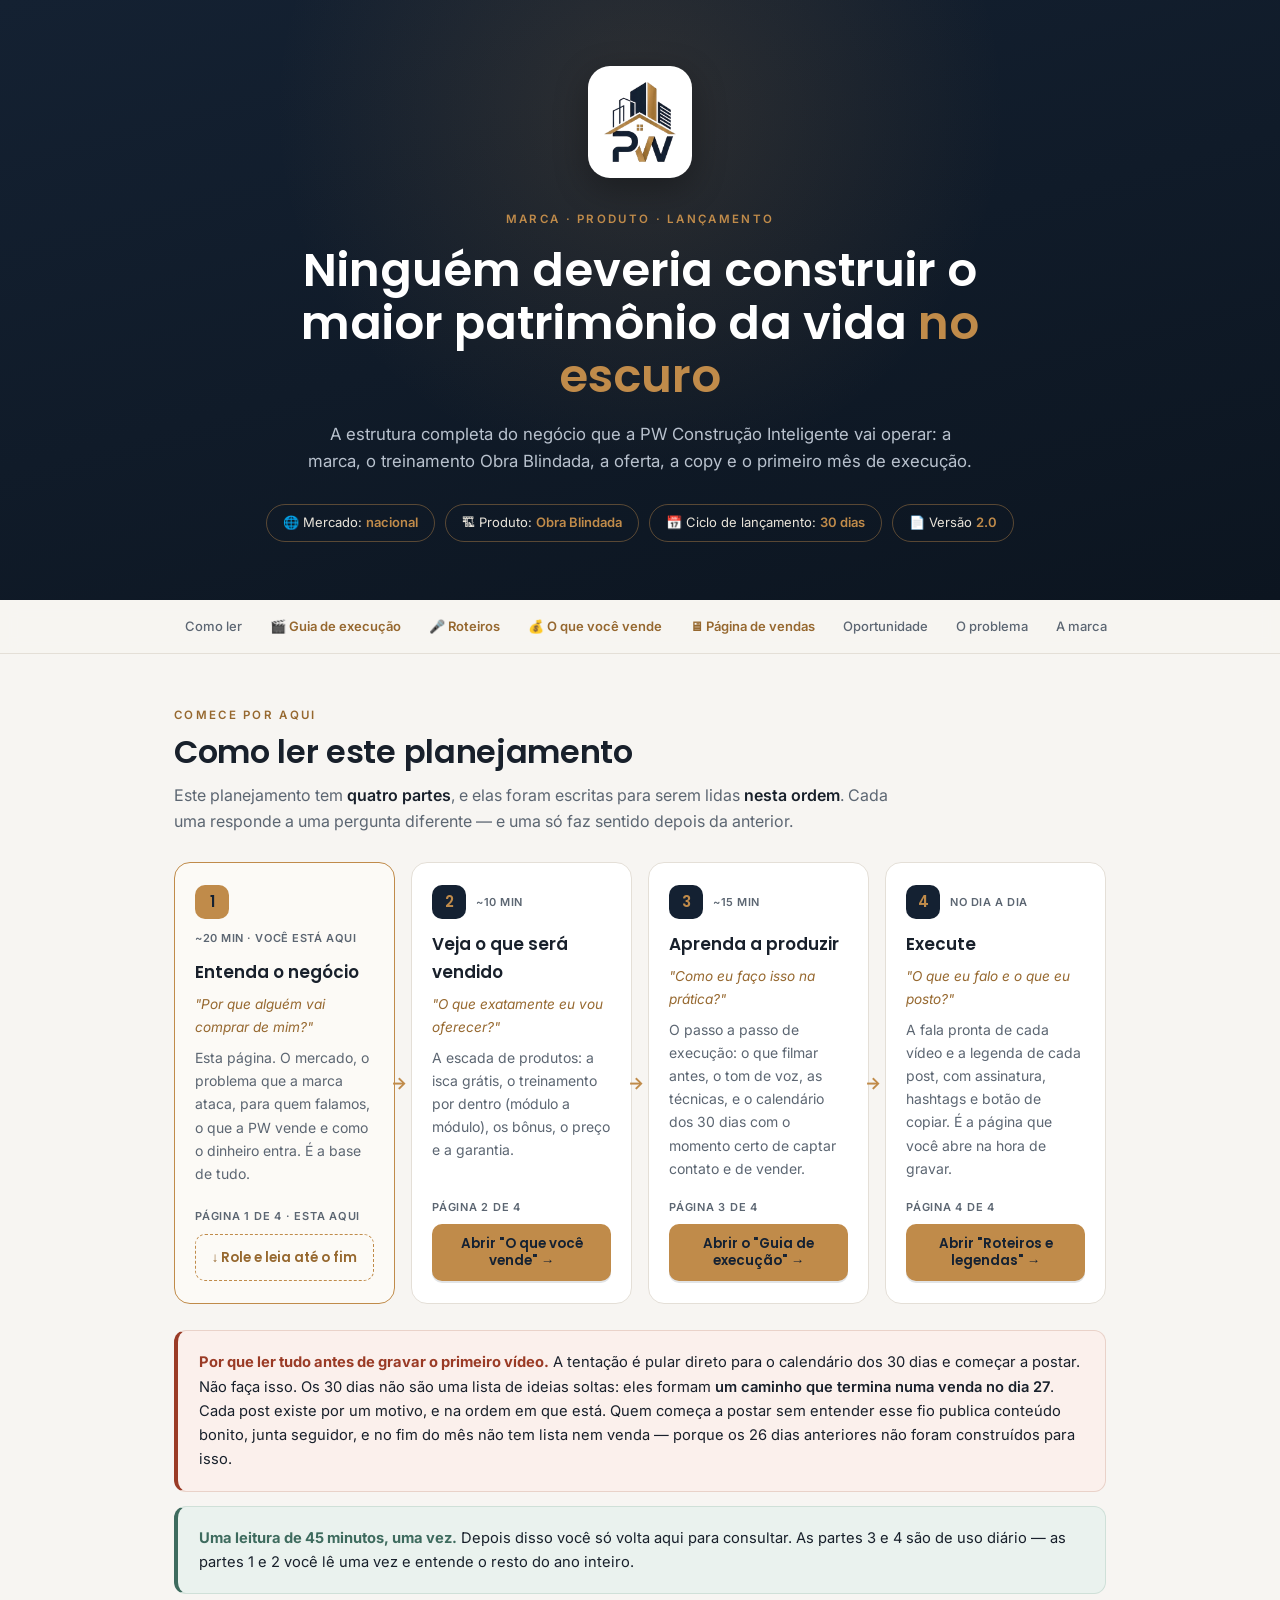
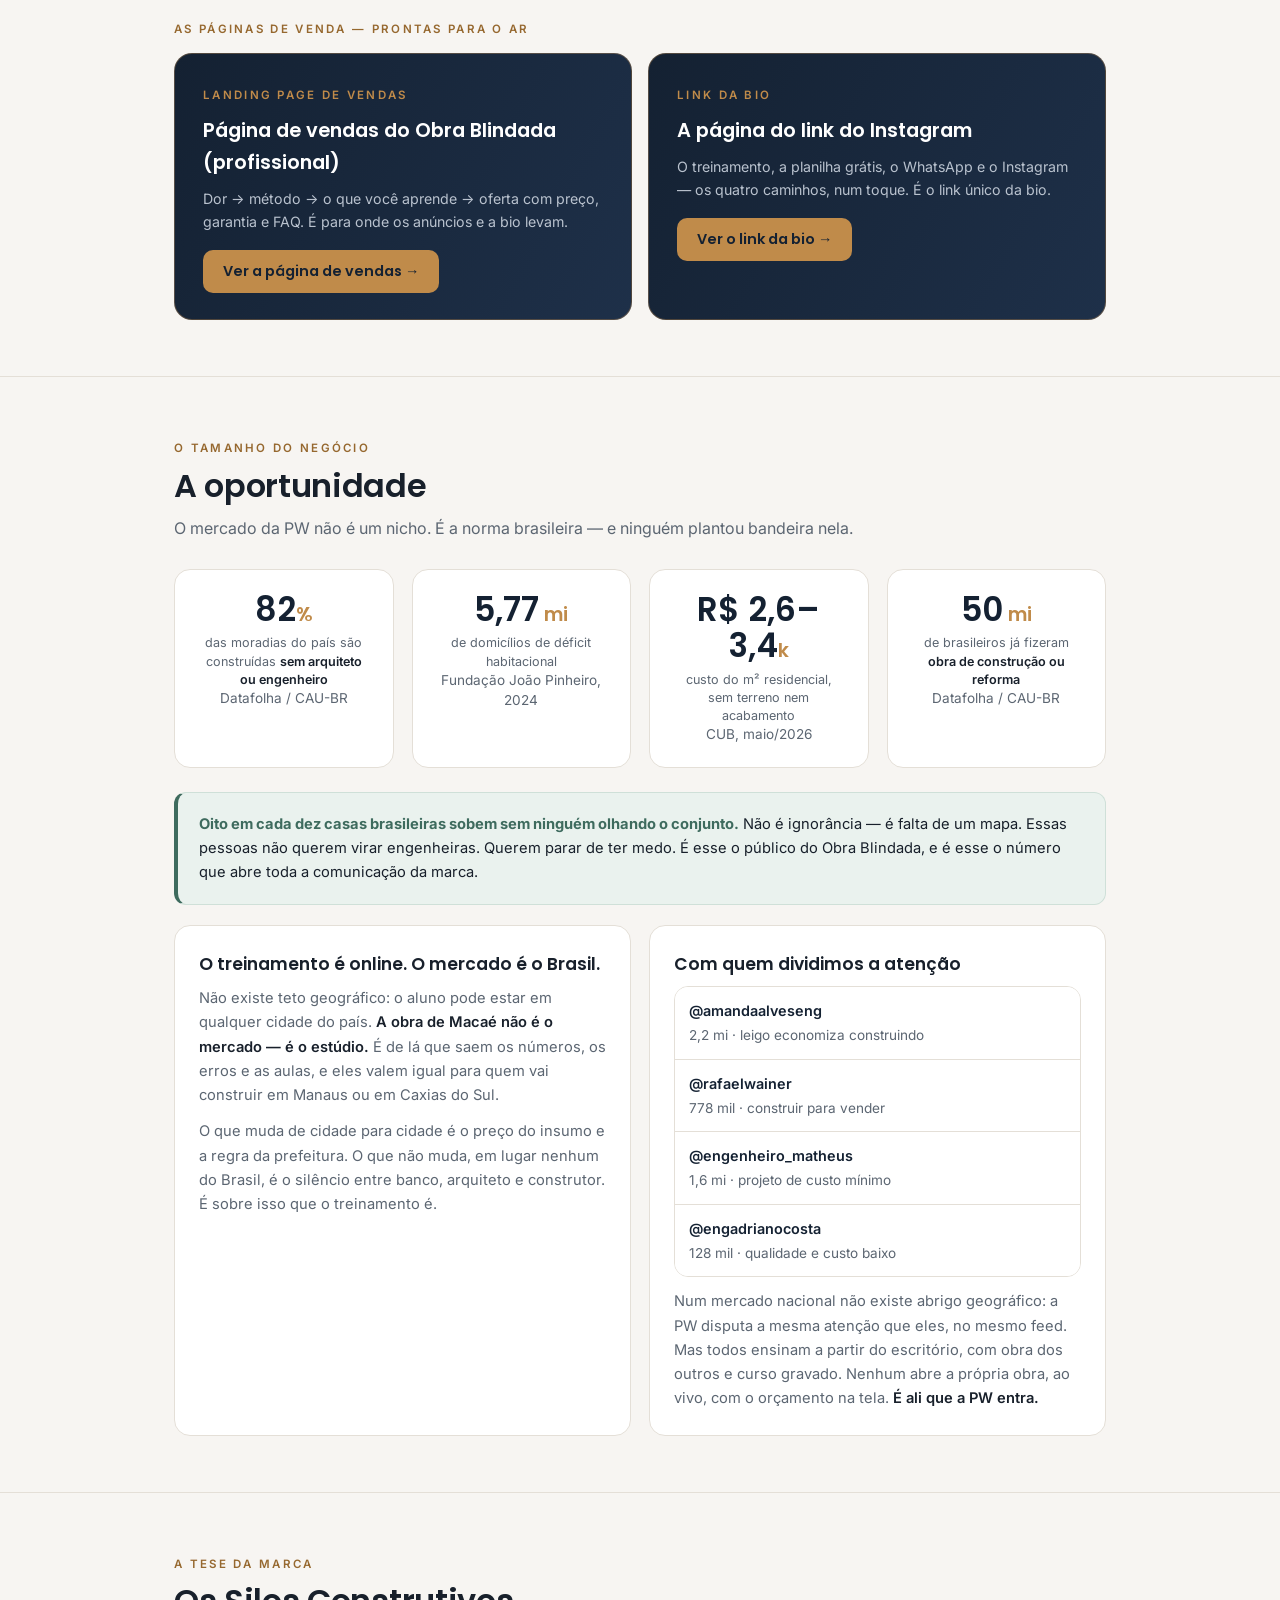
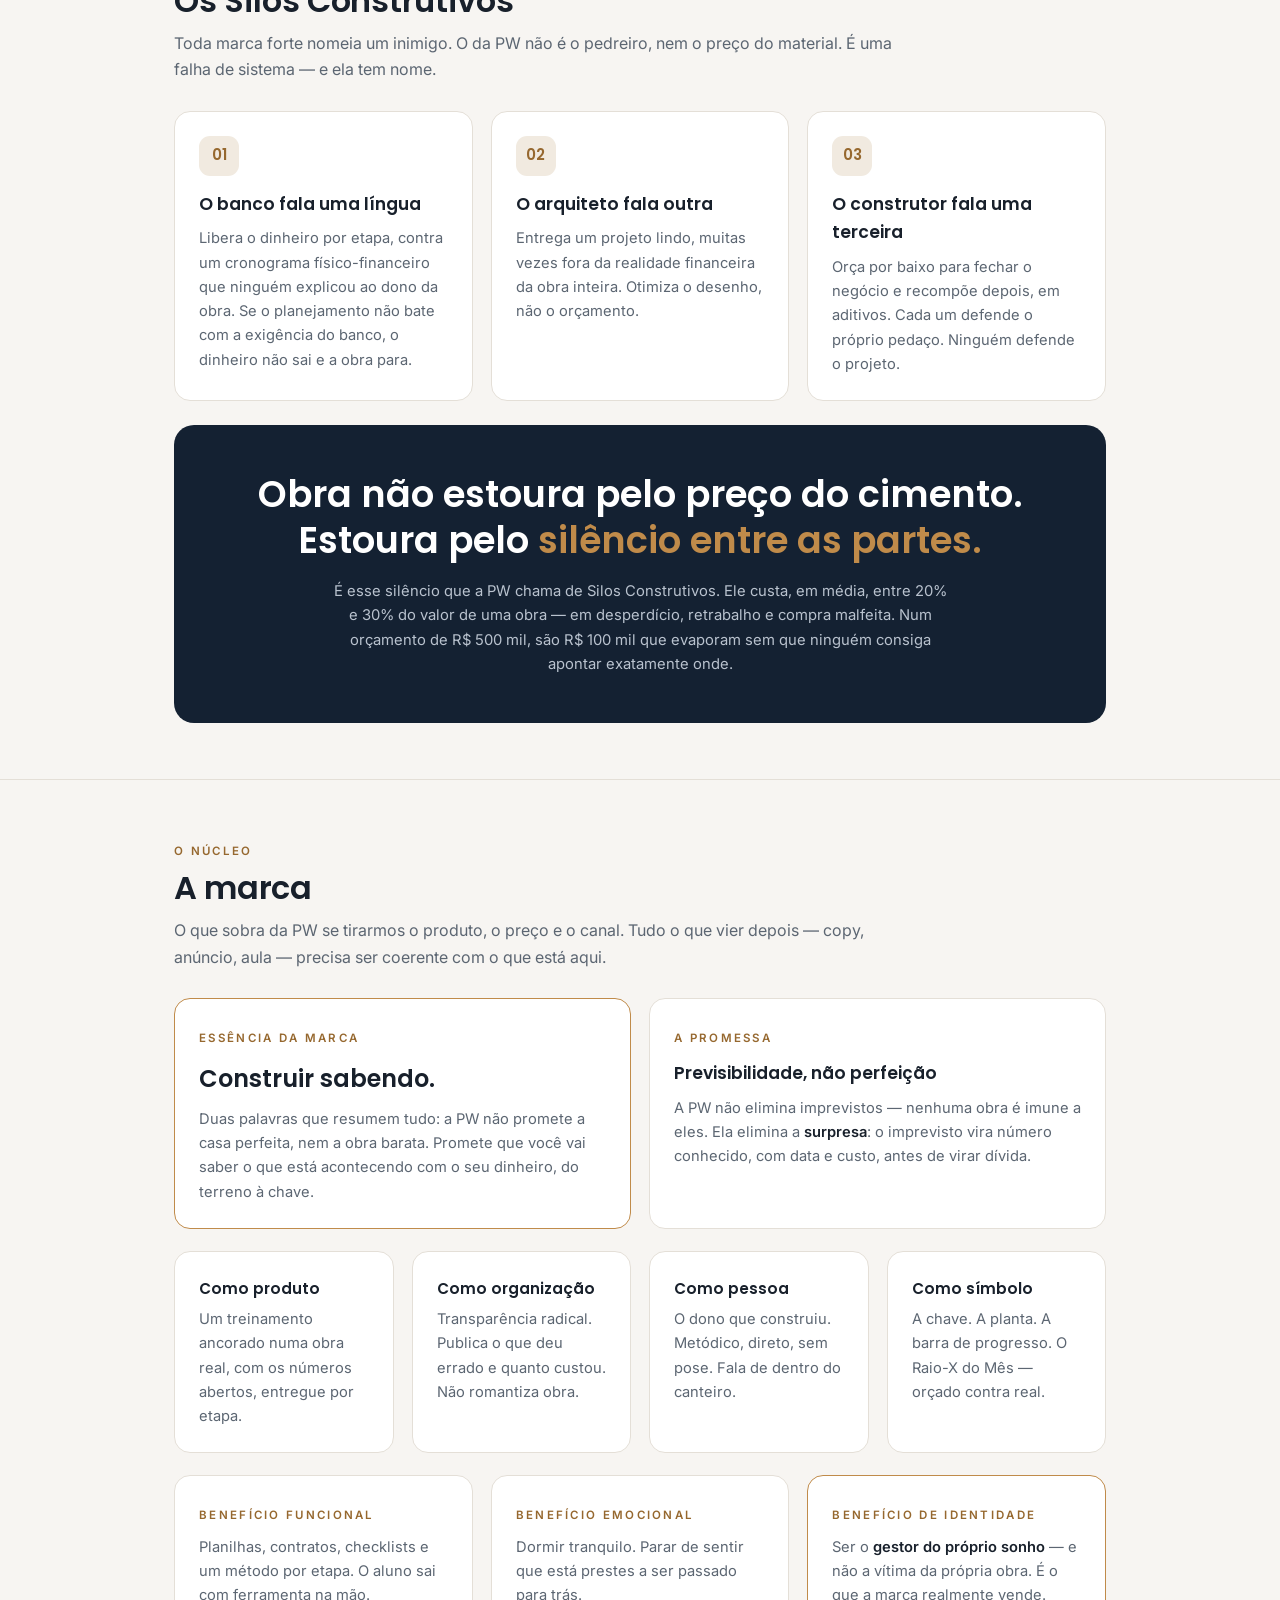
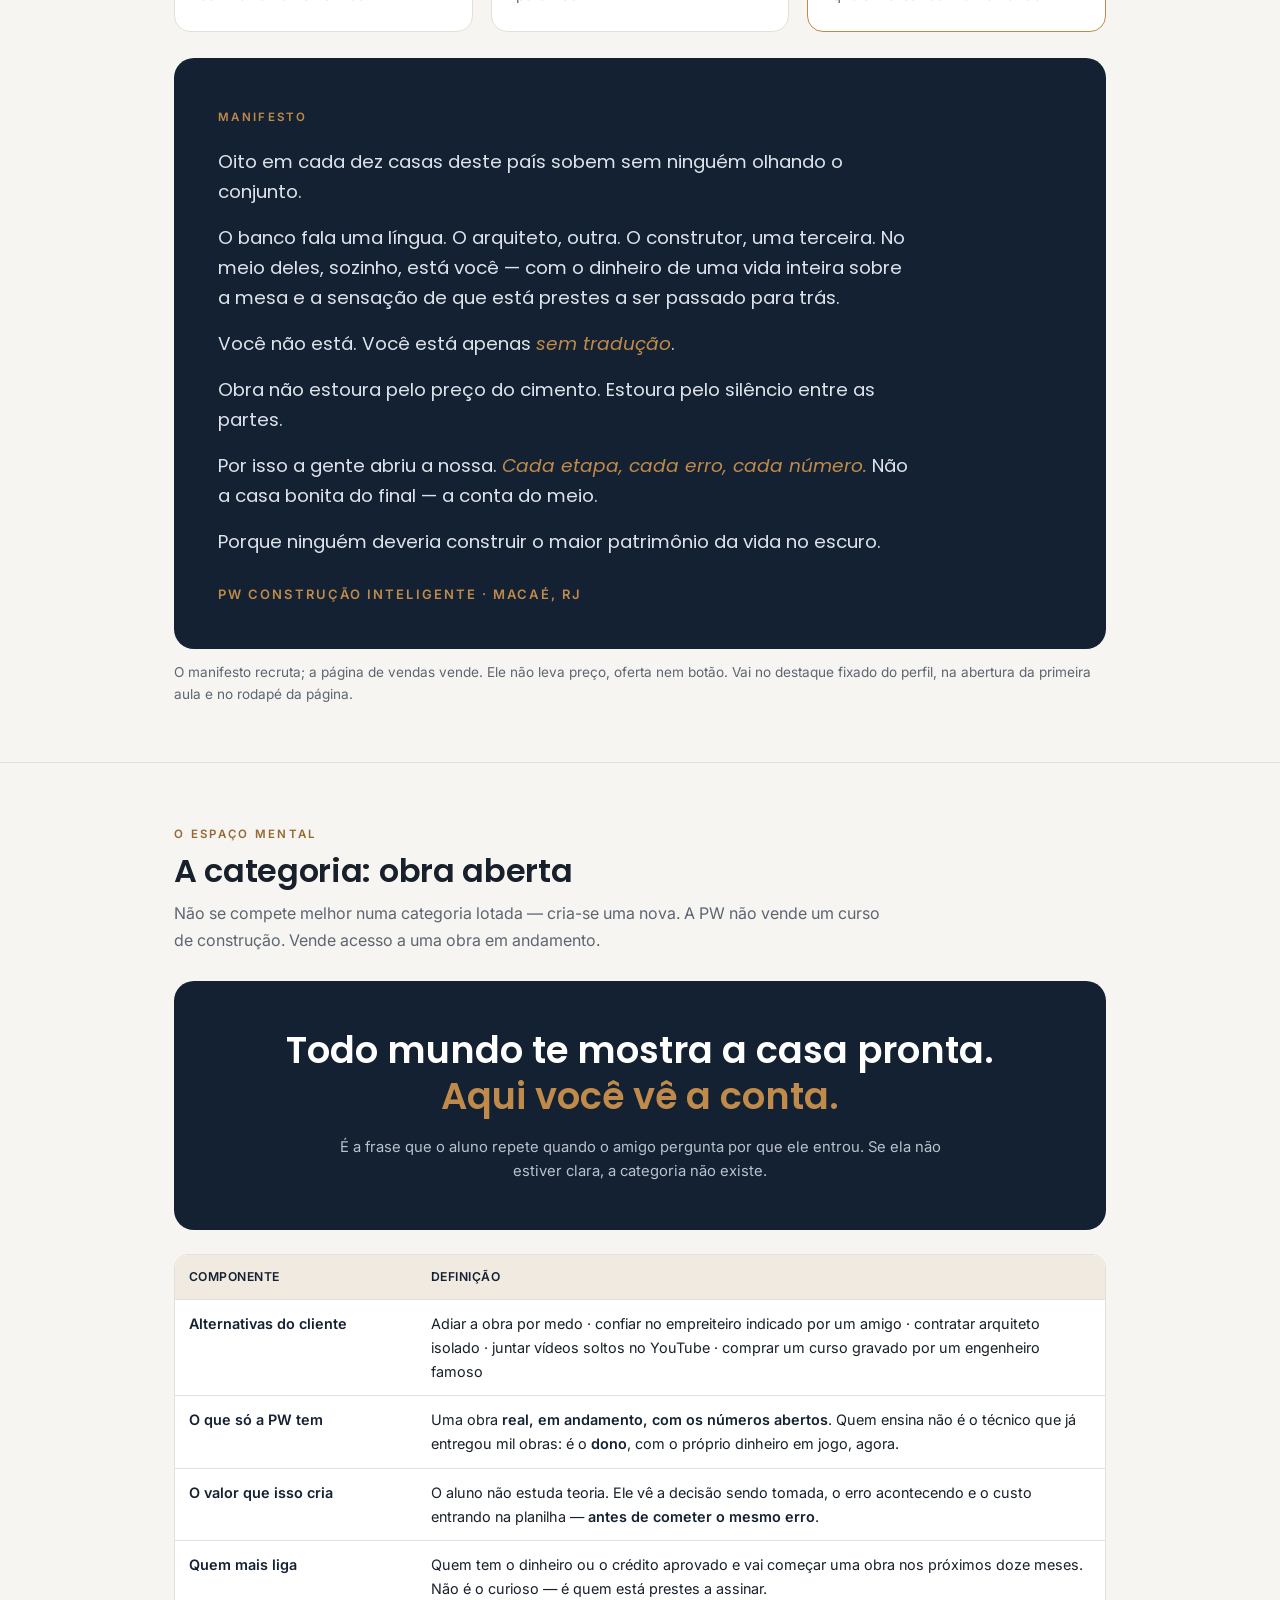
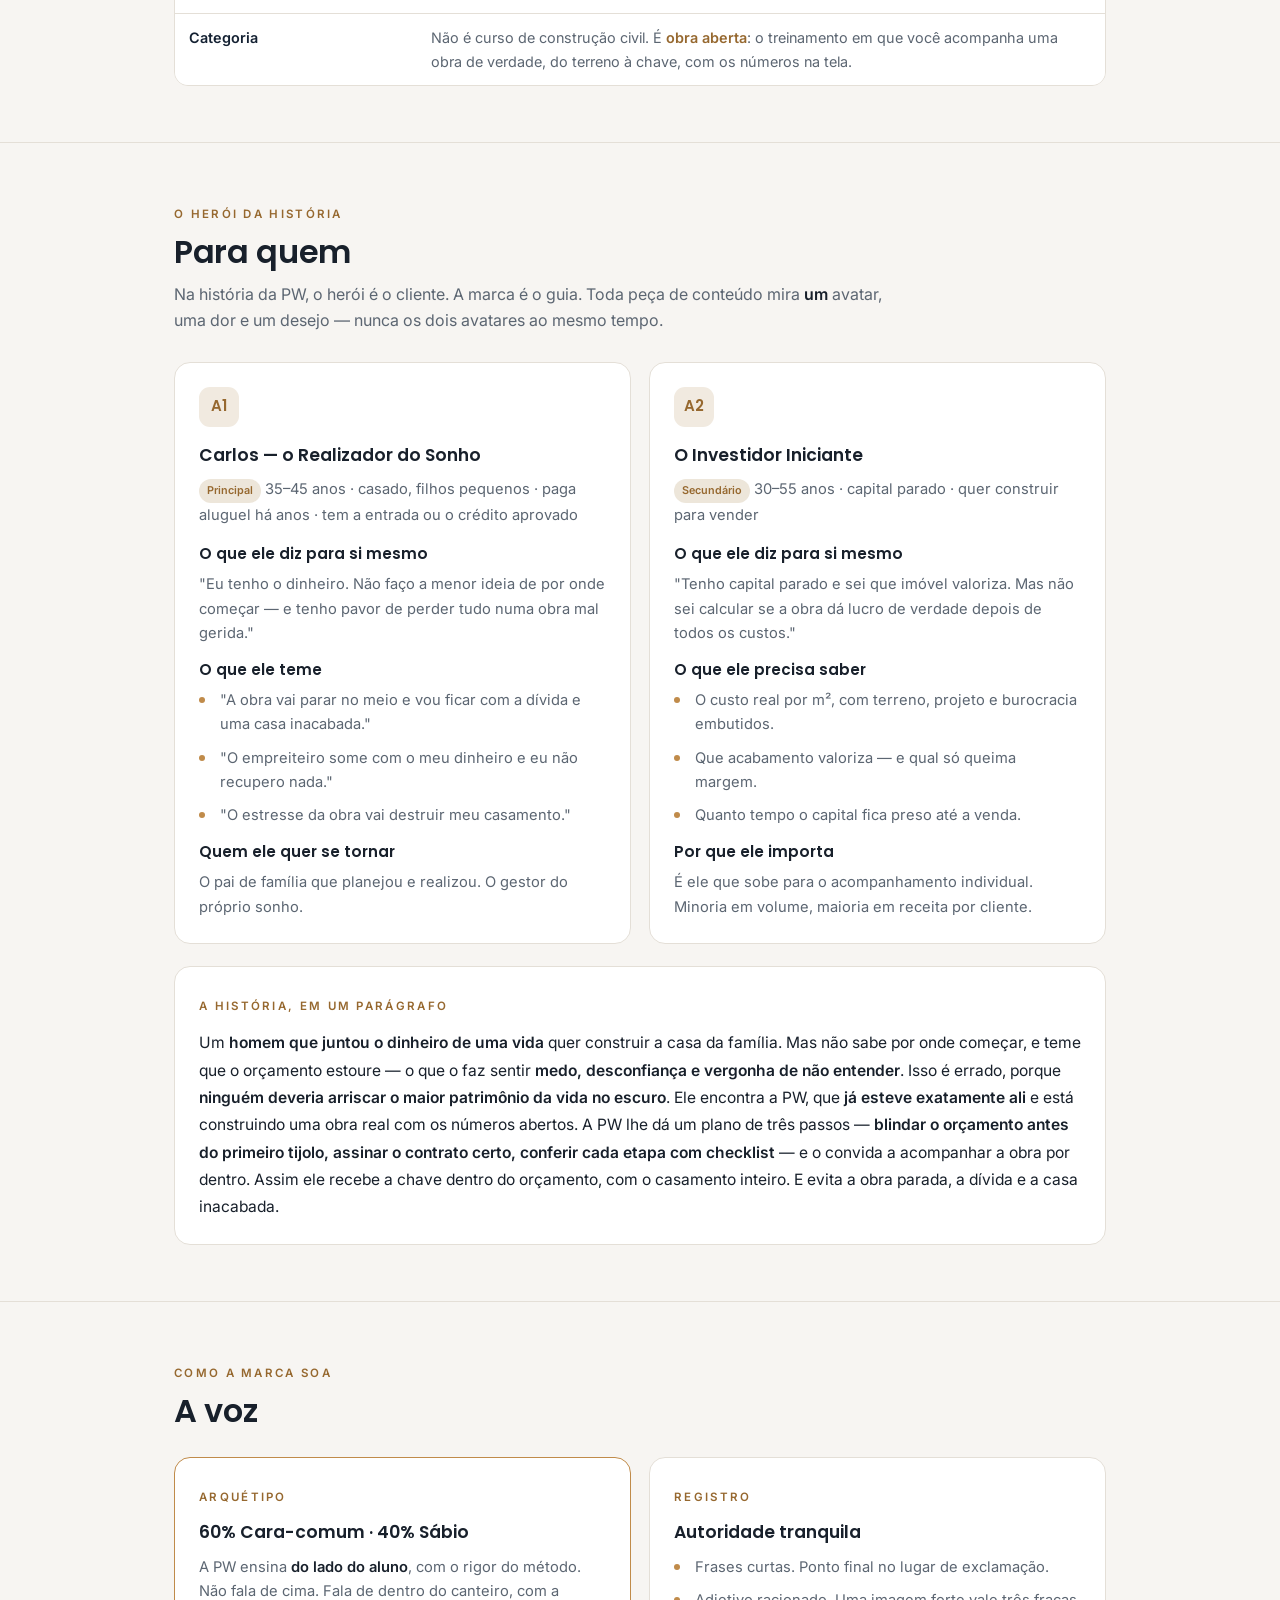
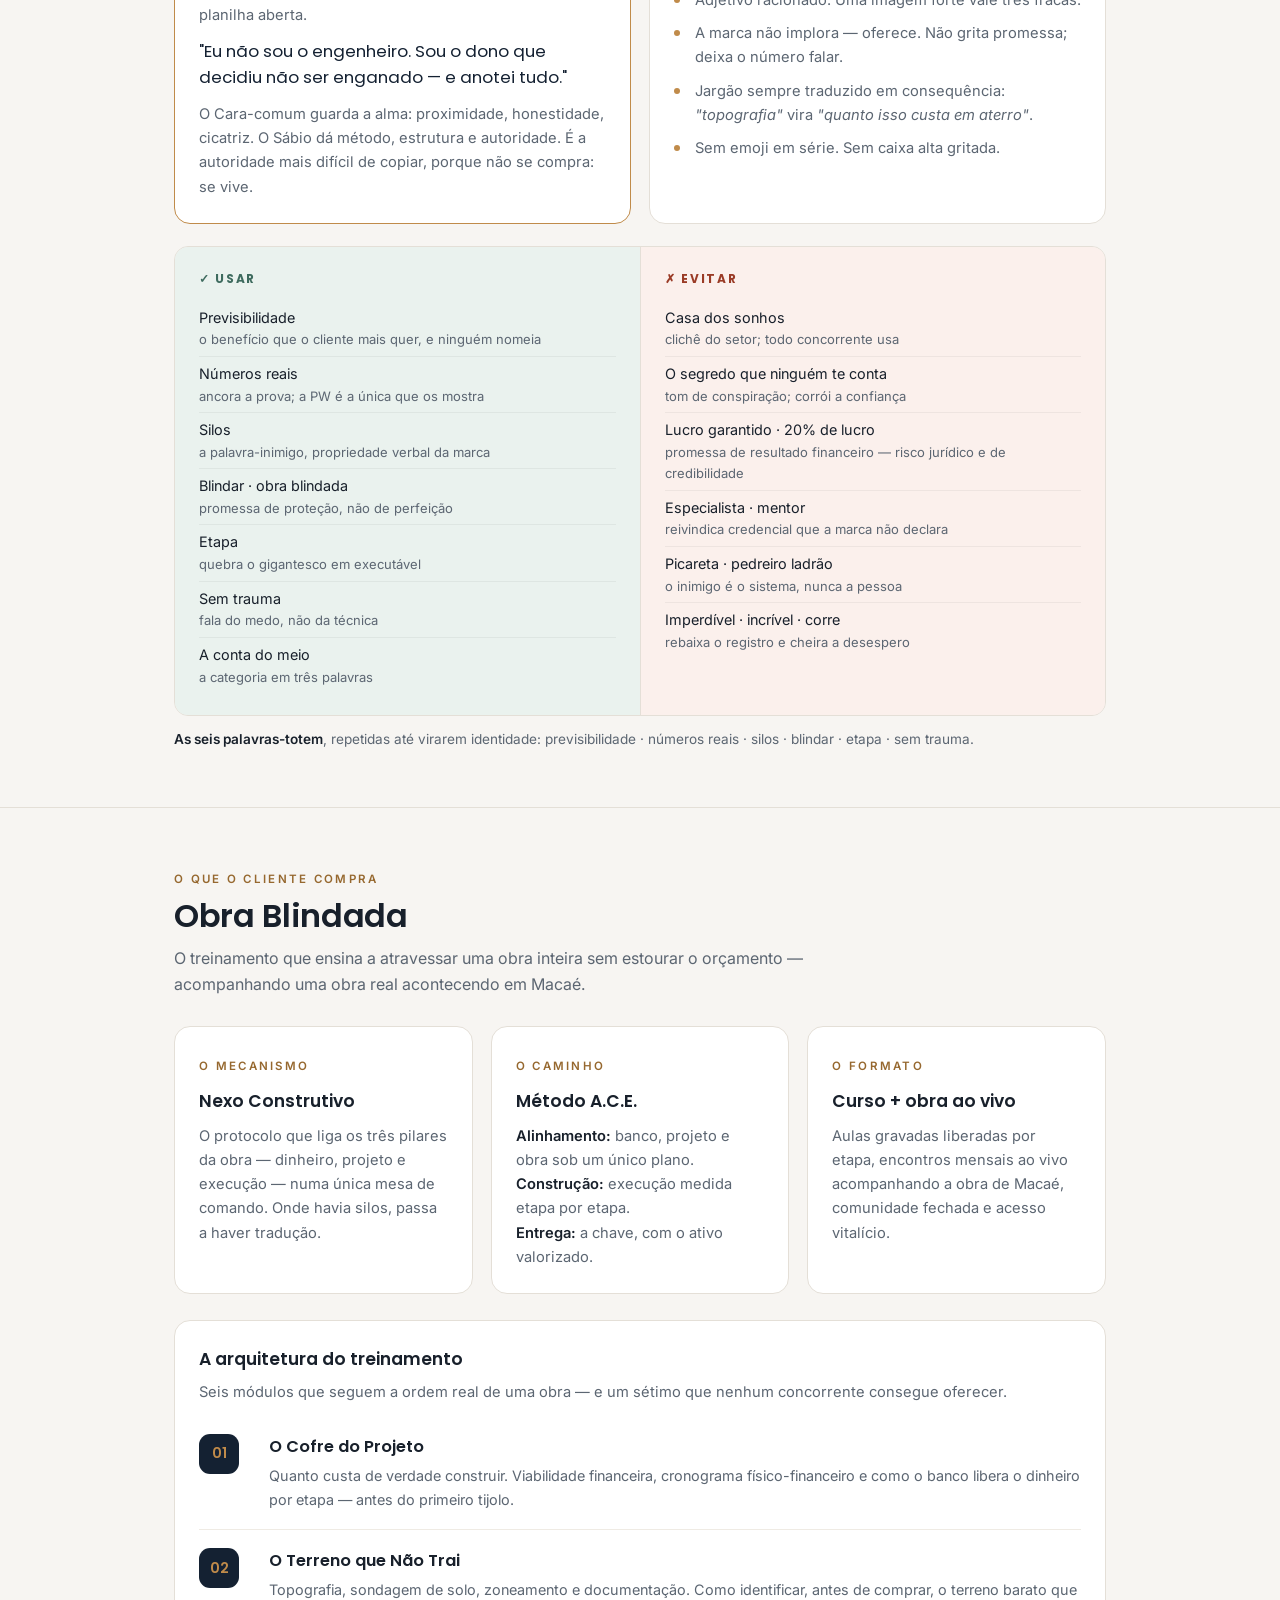
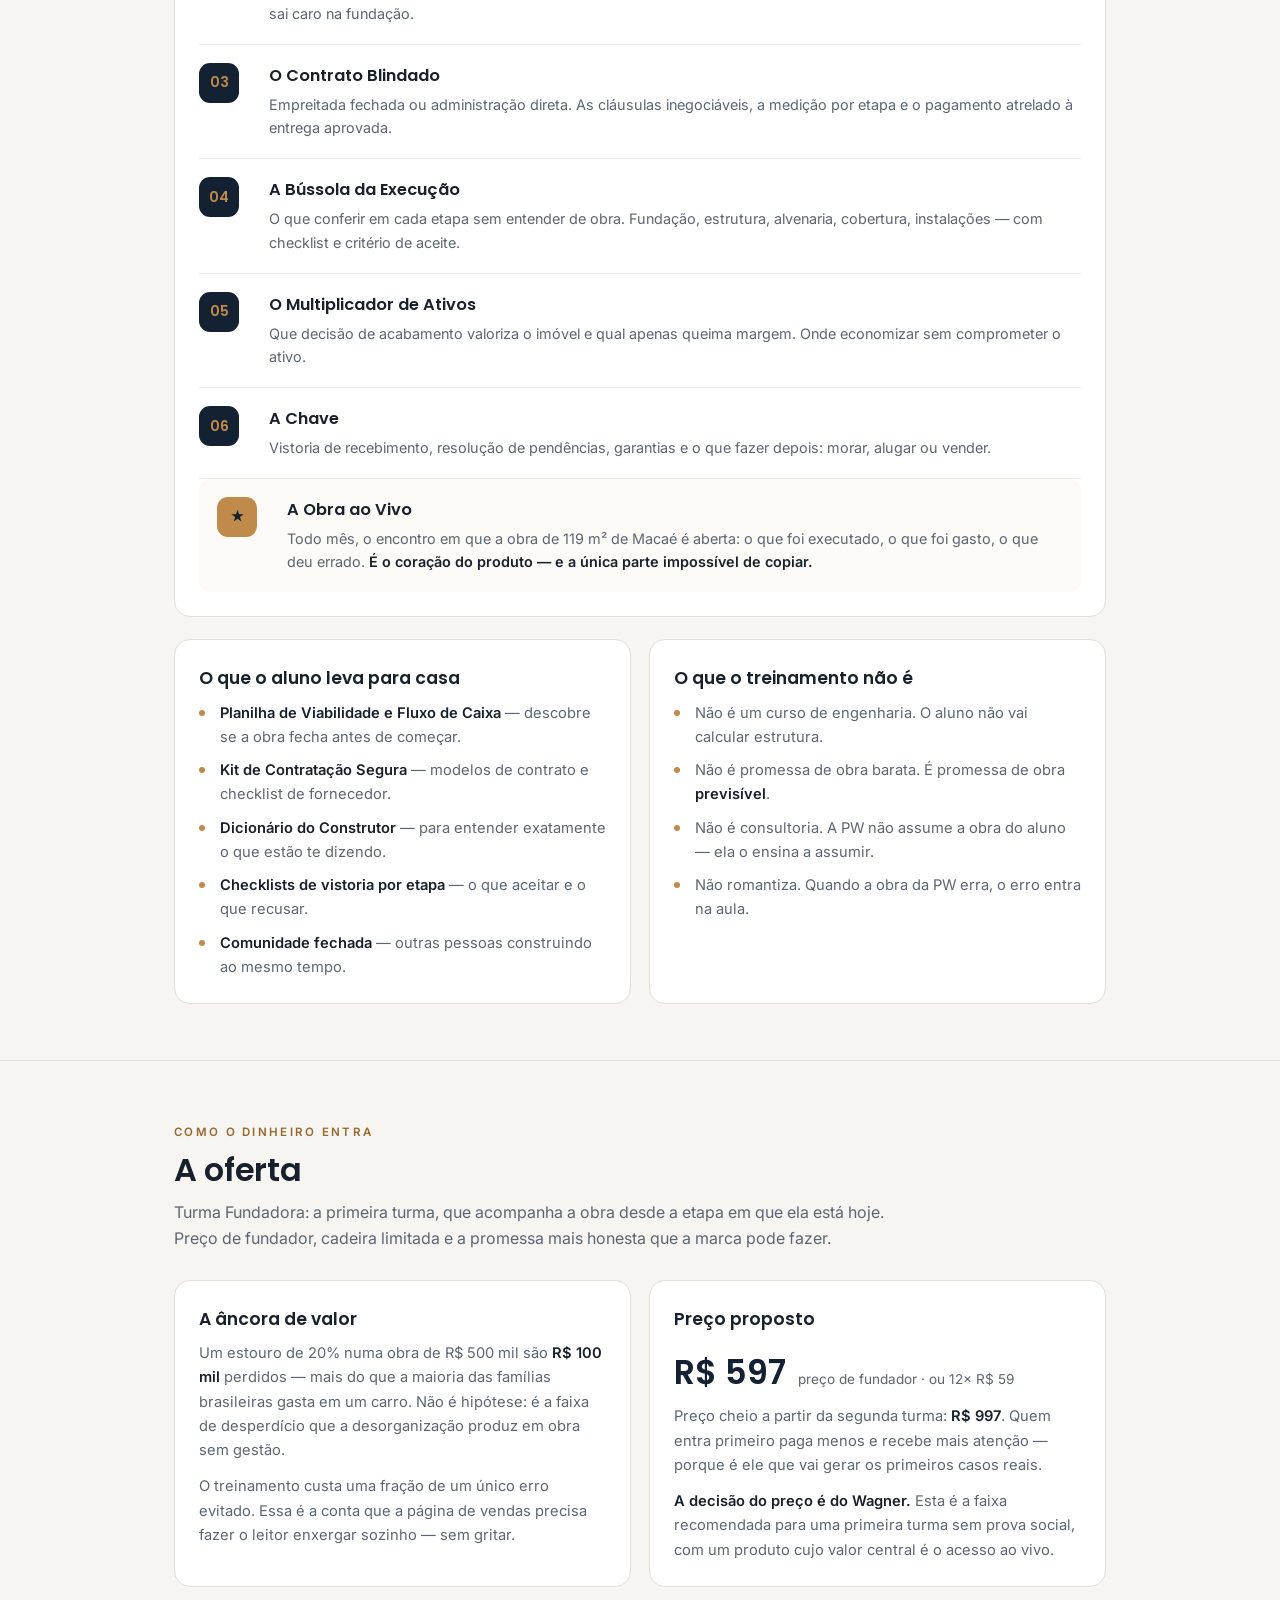
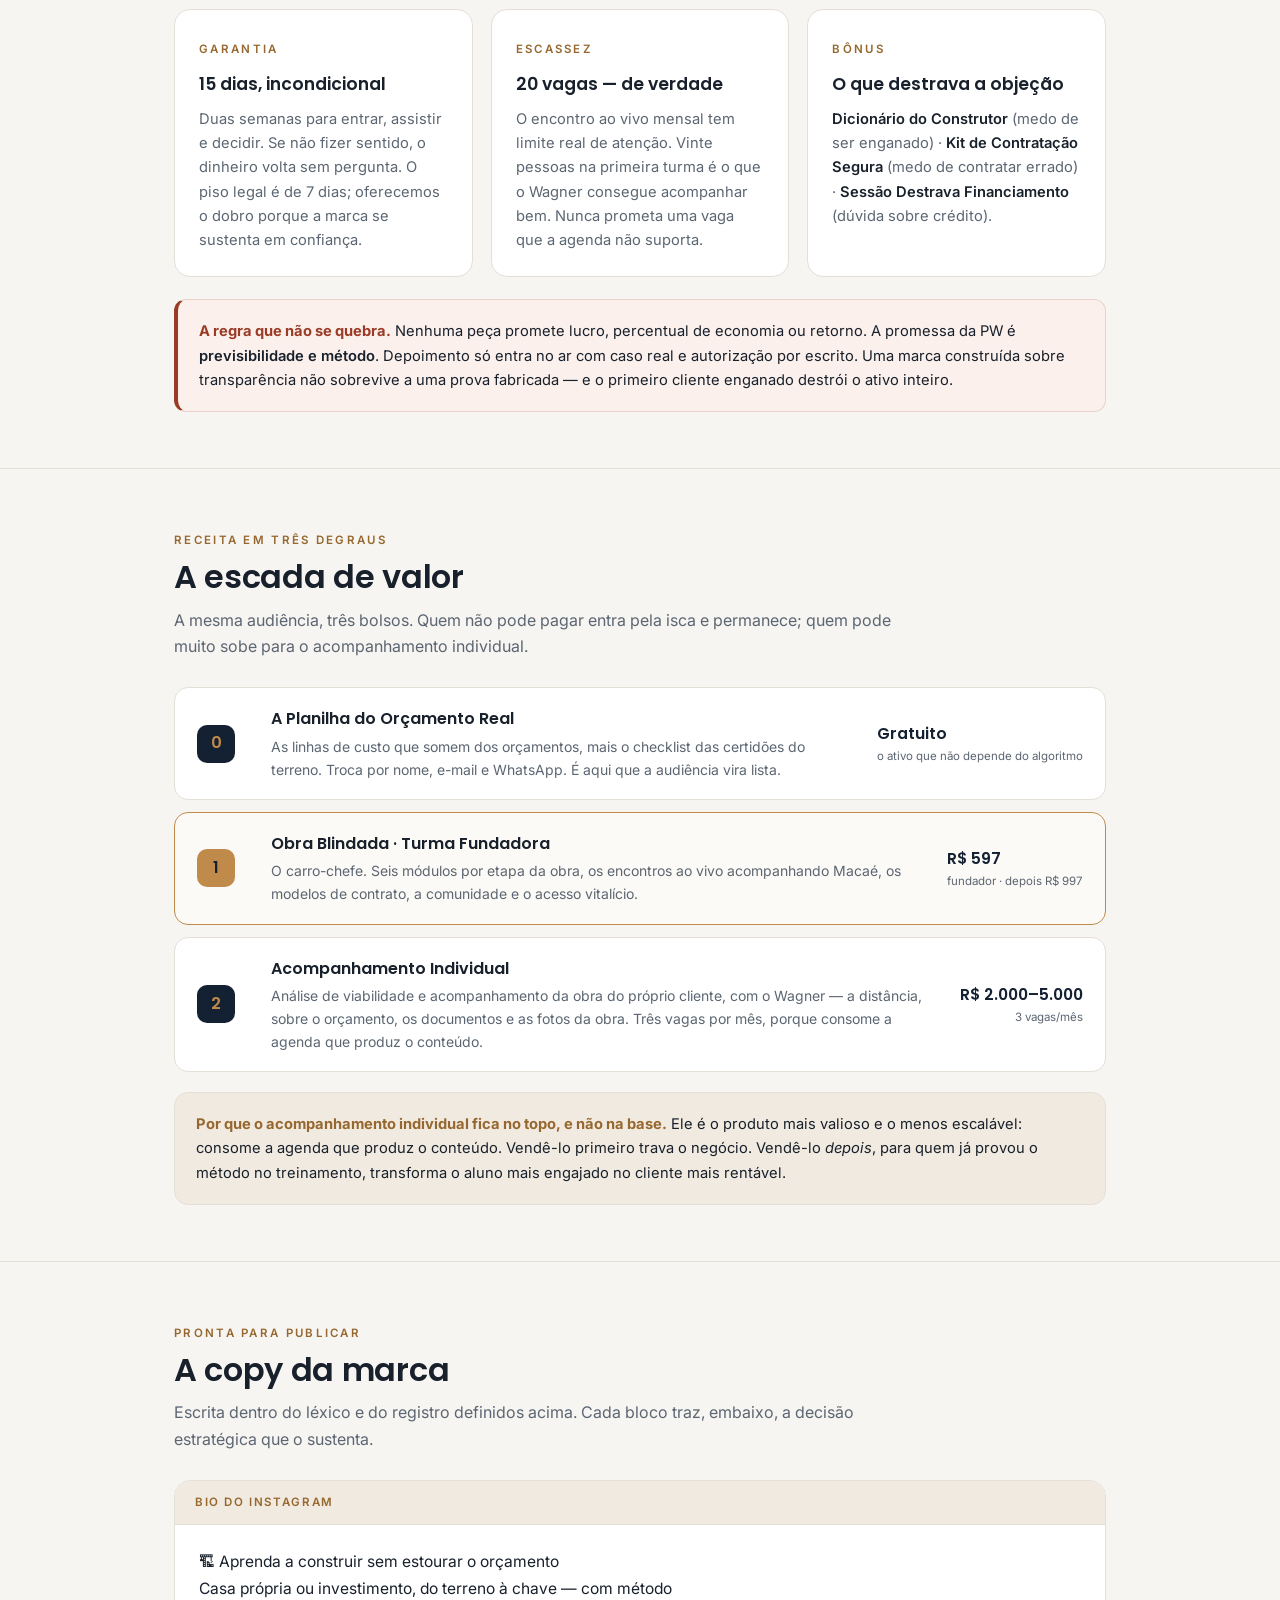
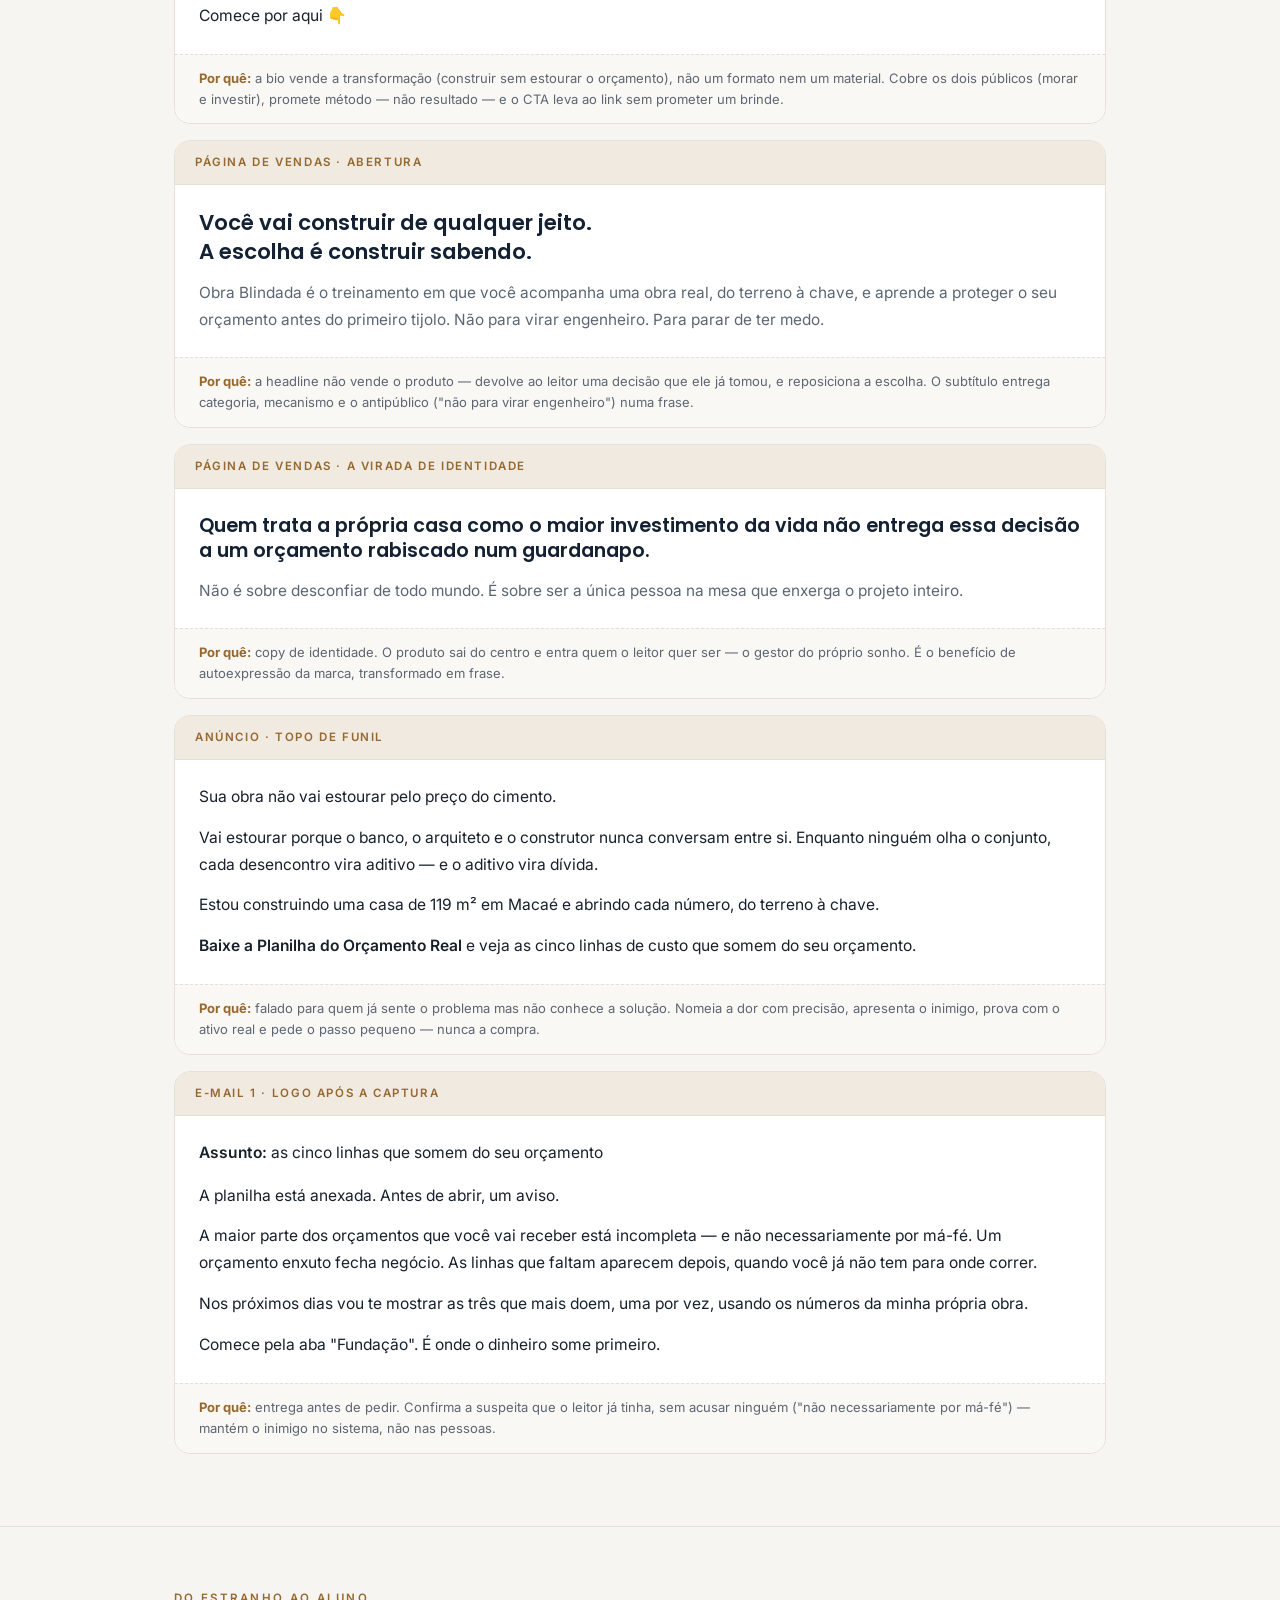
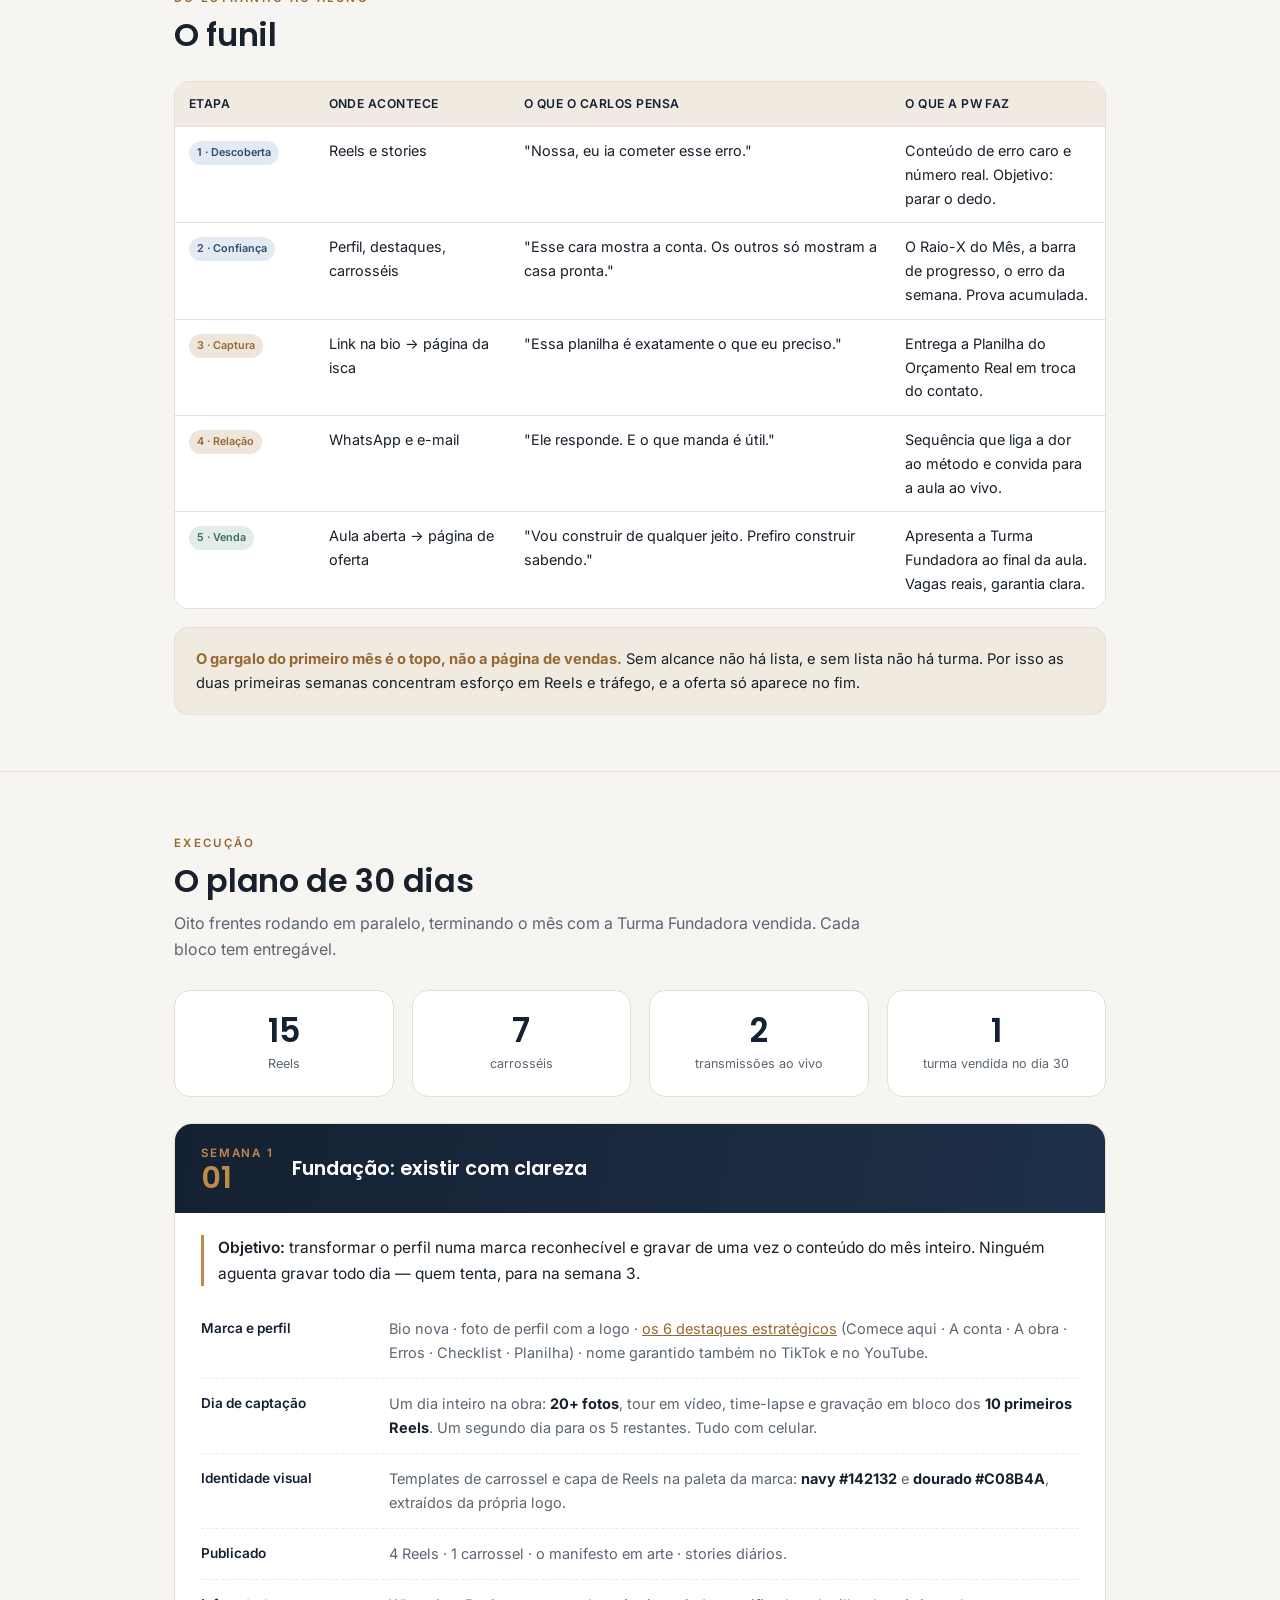
==== commit 6a25e094: "feat: 4 paginas de venda por produto + landing bio (layout leoporto) + design system UI Co-Authored-" ====
--- a/index.html
+++ b/index.html
@@ -225,7 +225,7 @@
     <a href="guia-execucao-conteudo.html" style="color:var(--gold-dk);font-weight:600">🎬 Guia de execução</a>
     <a href="roteiros-conteudo.html" style="color:var(--gold-dk);font-weight:600">🎤 Roteiros</a>
     <a href="estrutura-produtos-oferta.html" style="color:var(--gold-dk);font-weight:600">💰 O que você vende</a>
-    <a href="vendas.html" style="color:var(--gold-dk);font-weight:600">🖥 Página de vendas</a>
+    <a href="obra-blindada.html" style="color:var(--gold-dk);font-weight:600">🖥 Página de vendas</a>
     <a href="#oportunidade">Oportunidade</a>
     <a href="#problema">O problema</a>
     <a href="#marca">A marca</a>
@@ -314,10 +314,10 @@
     <div style="margin-top:26px">
       <p class="eyebrow" style="margin-bottom:14px">As páginas de venda — prontas para o ar</p>
       <div class="grid g2" style="gap:16px">
-        <a href="vendas.html" style="text-decoration:none;color:inherit;display:block">
+        <a href="obra-blindada.html" style="text-decoration:none;color:inherit;display:block">
           <div class="dark" style="height:100%;background:linear-gradient(120deg,var(--navy),var(--navy-2));border:1px solid rgba(192,139,74,.35);border-radius:18px;padding:26px 28px">
             <span class="eyebrow" style="color:var(--gold)">Landing page de vendas</span>
-            <h3 style="font-family:'Poppins';color:#fff;font-size:1.22rem;font-weight:600;margin:8px 0 8px">Página de conversão do Obra Blindada</h3>
+            <h3 style="font-family:'Poppins';color:#fff;font-size:1.22rem;font-weight:600;margin:8px 0 8px">Página de vendas do Obra Blindada (profissional)</h3>
             <p style="color:#B9C2CE;font-size:14.2px;margin-bottom:16px">Dor → método → o que você aprende → oferta com preço, garantia e FAQ. É para onde os anúncios e a bio levam.</p>
             <span style="display:inline-block;background:var(--gold);color:var(--navy);font-family:'Poppins';font-weight:600;font-size:.9rem;padding:10px 20px;border-radius:10px">Ver a página de vendas →</span>
           </div>
